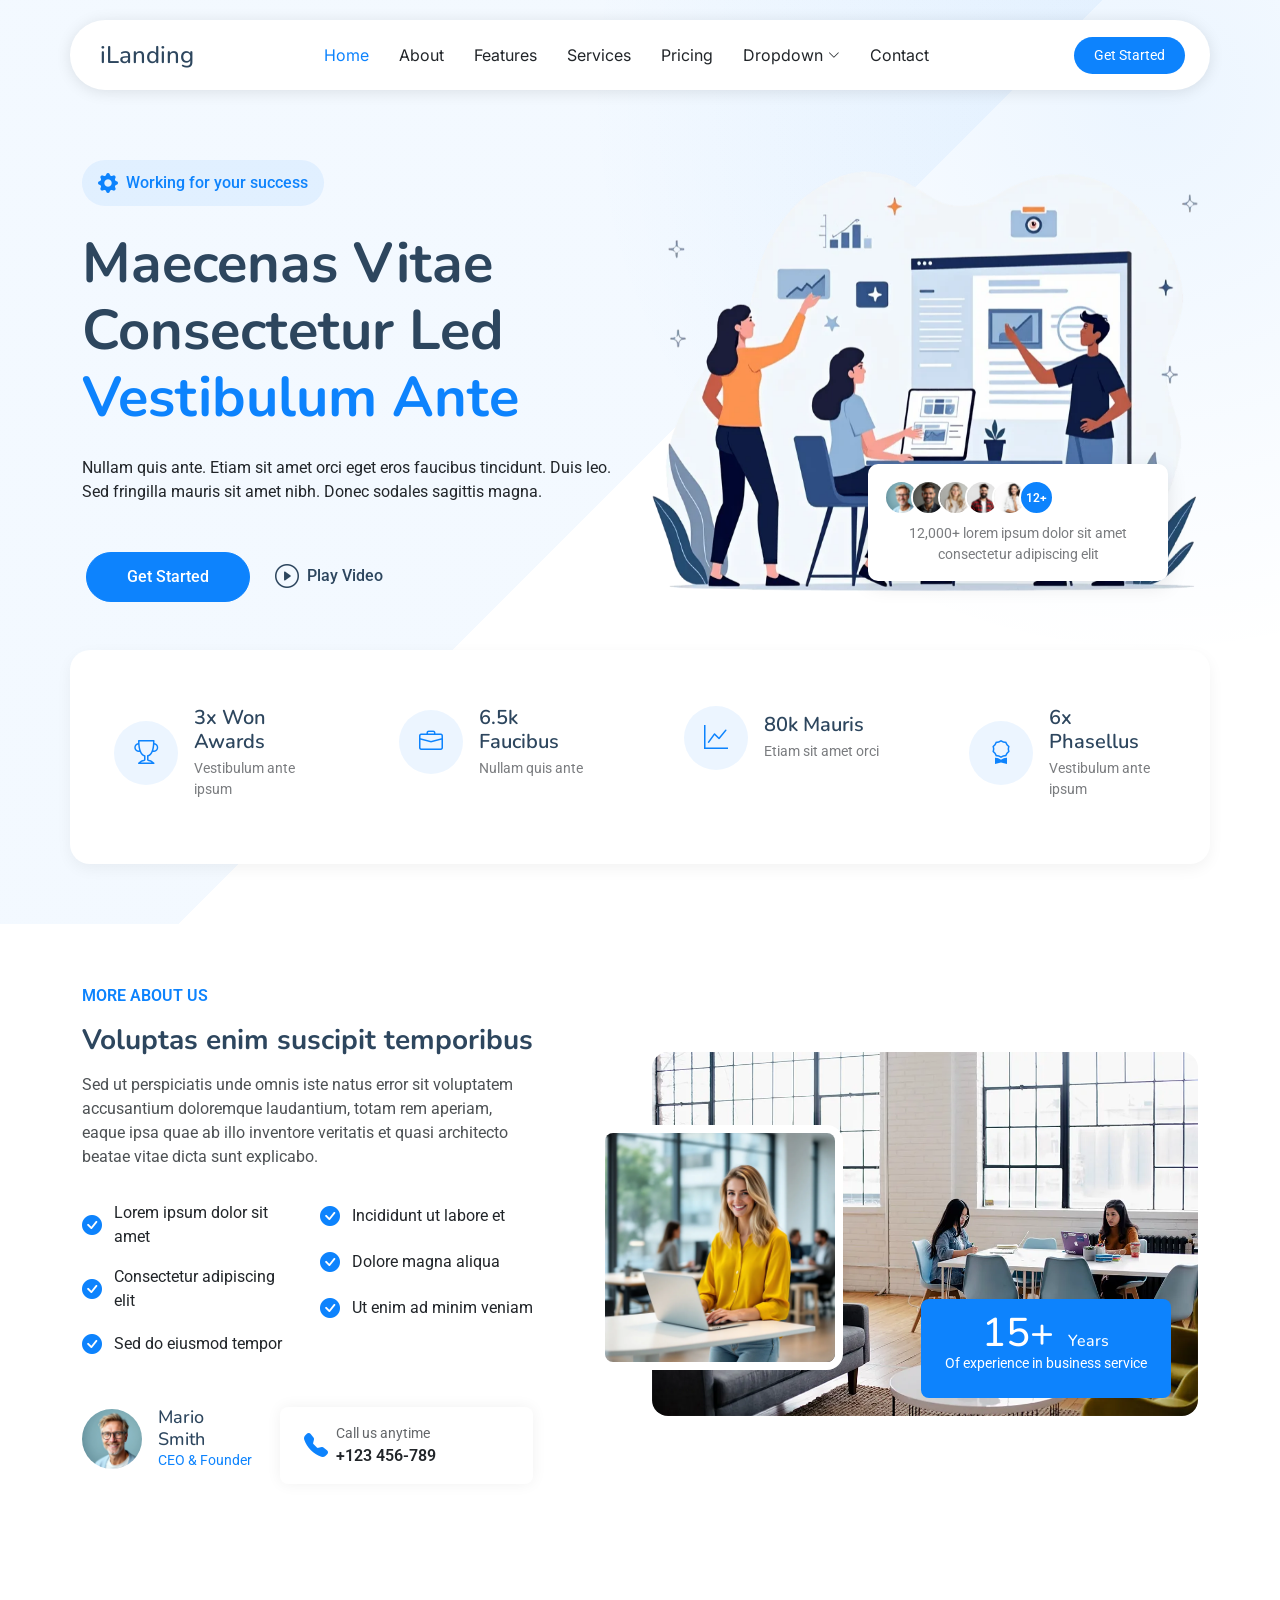
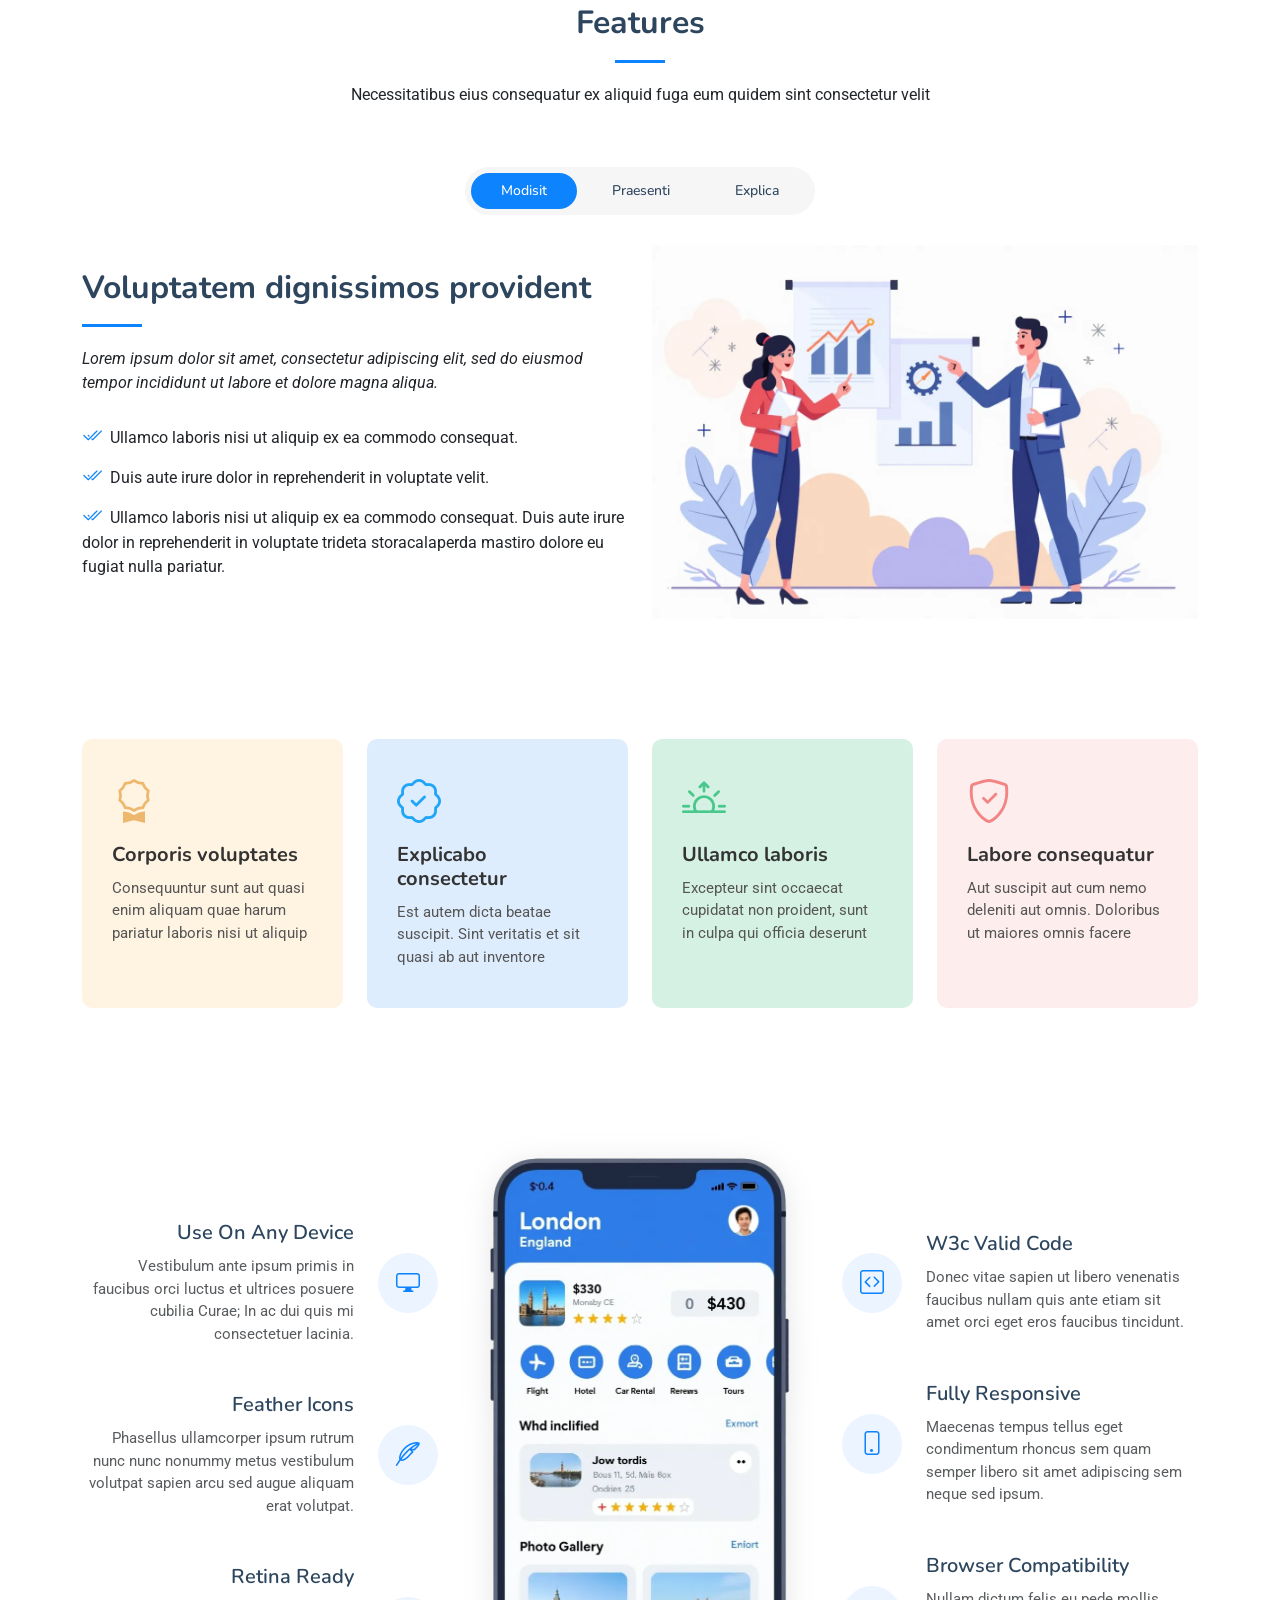
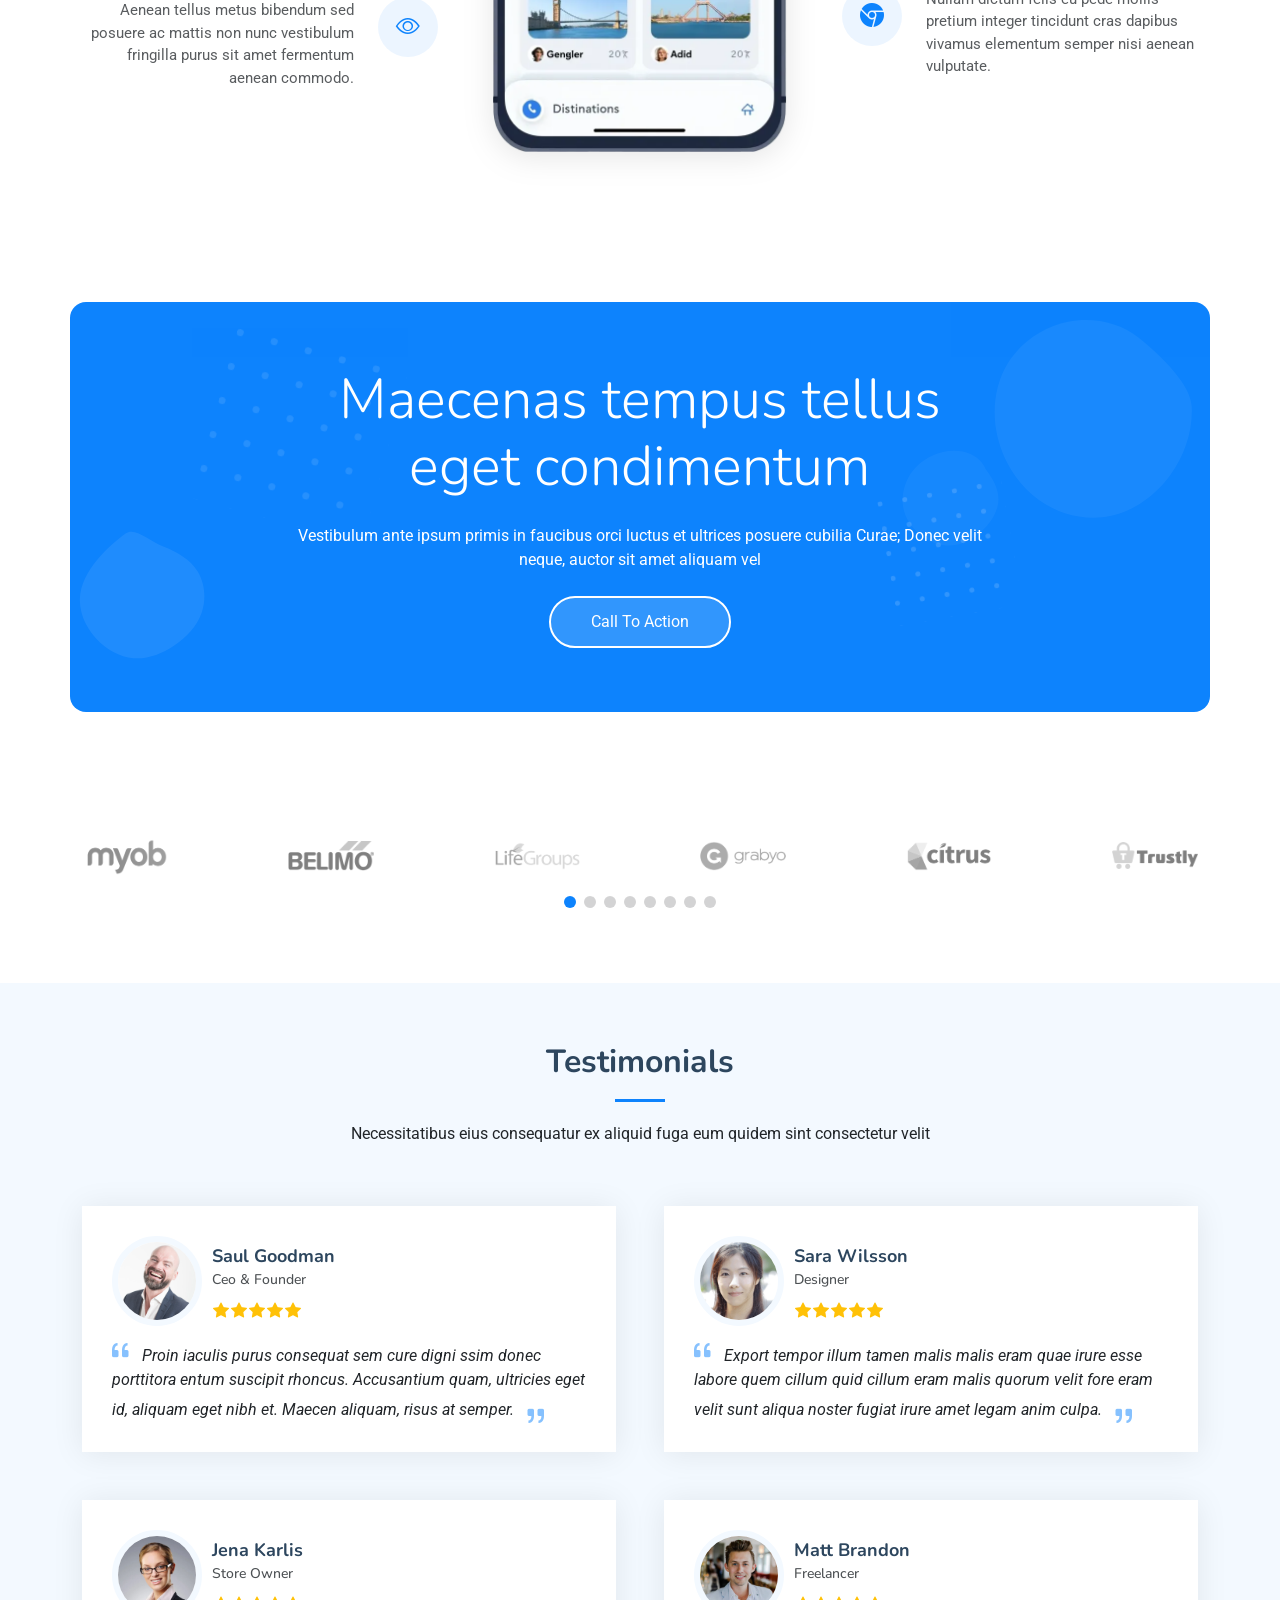
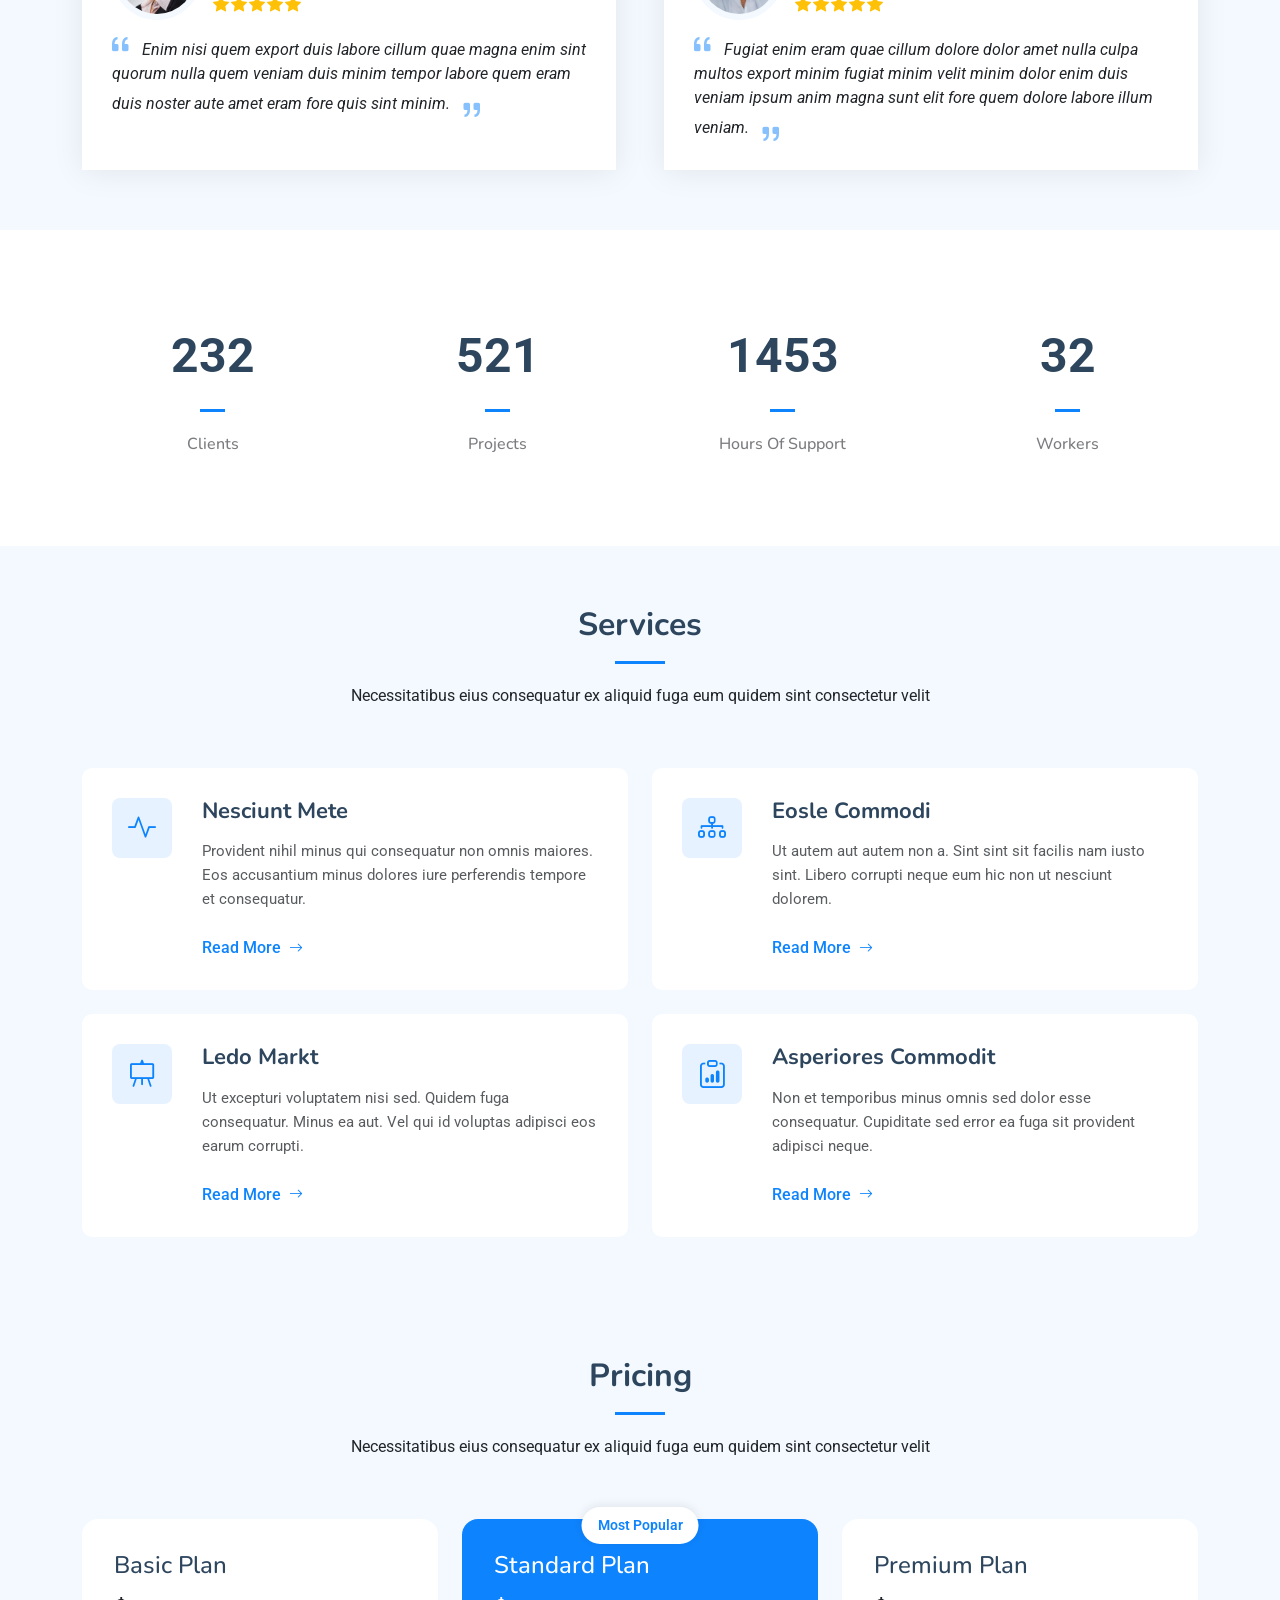
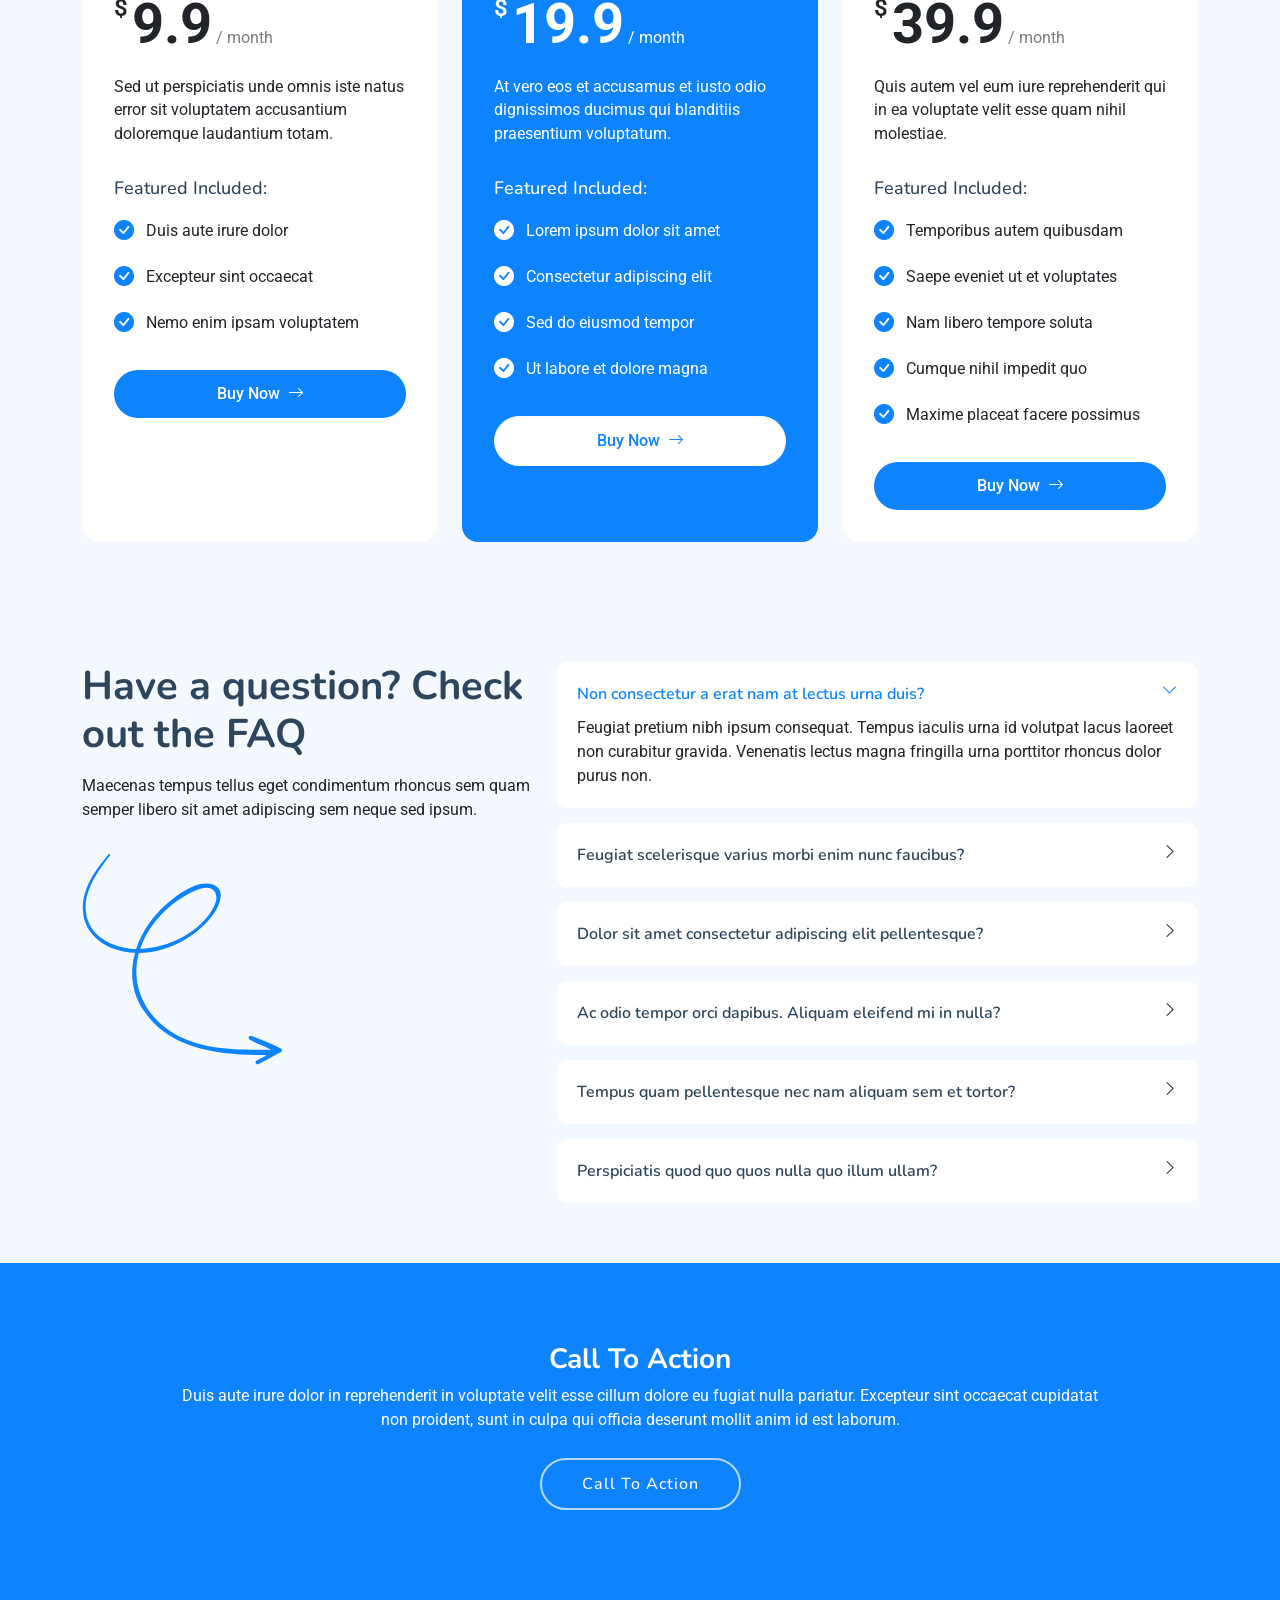
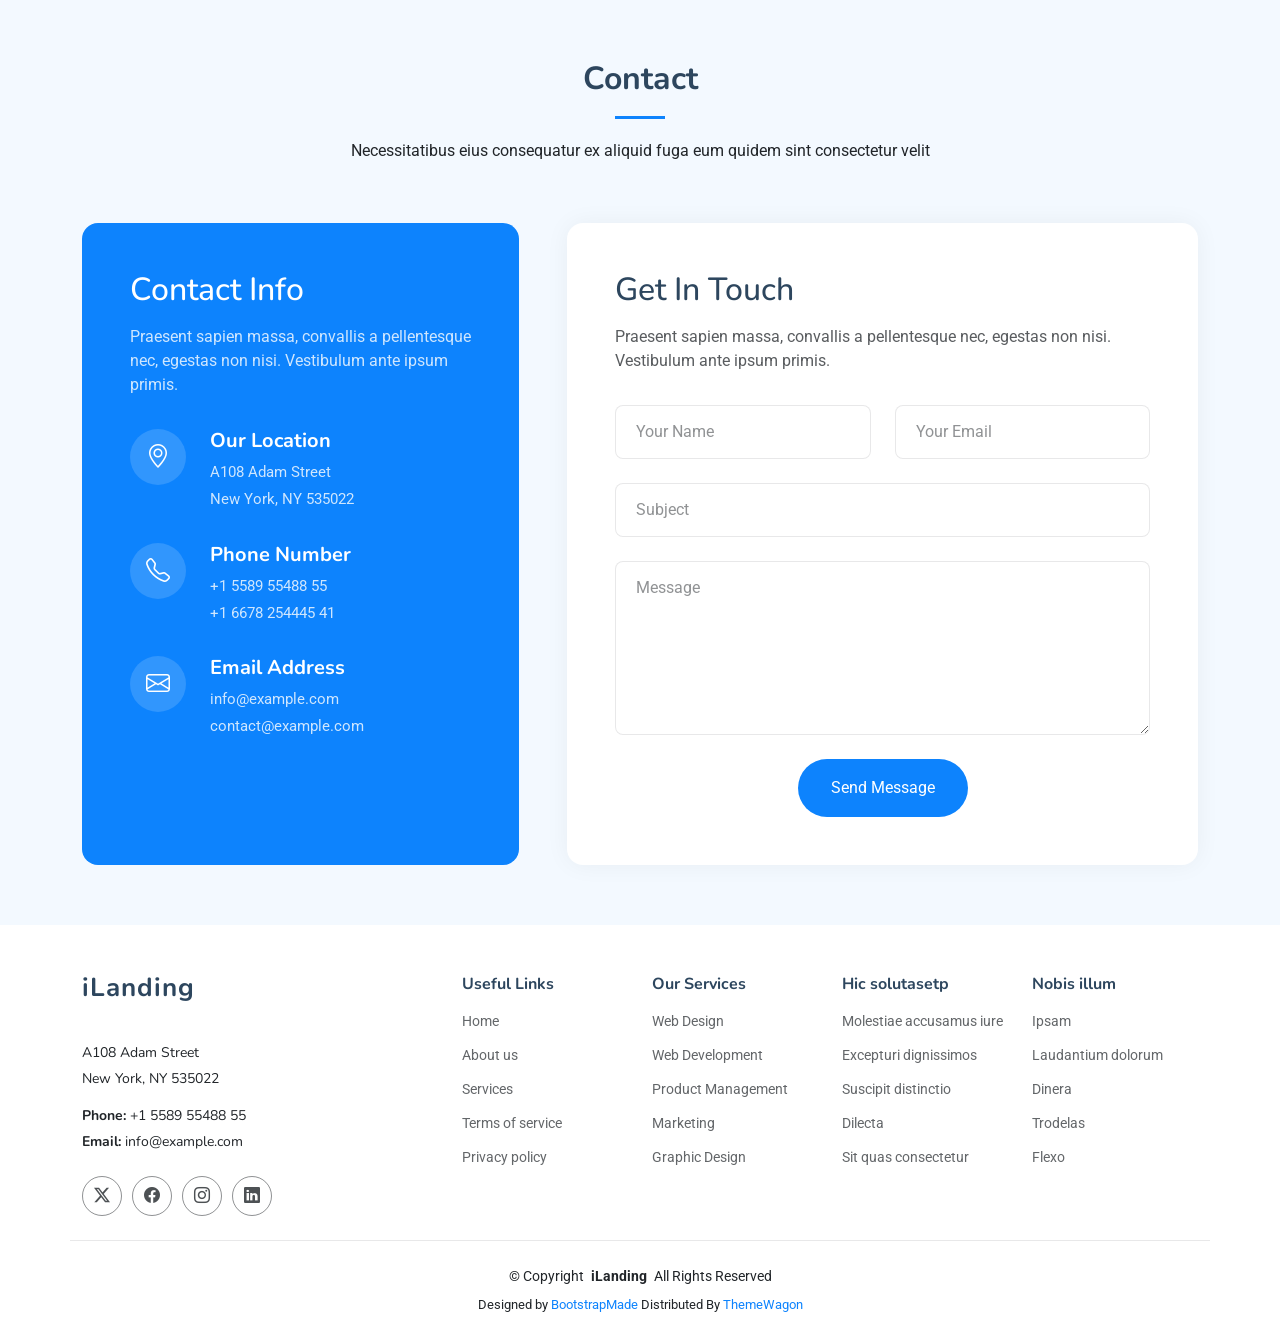
==== index.html @ a633675d "PBL awal" ====
<!DOCTYPE html>
<html lang="en">

<head>
  <meta charset="utf-8">
  <meta content="width=device-width, initial-scale=1.0" name="viewport">
  <title>Index - iLanding Bootstrap Template</title>
  <meta name="description" content="">
  <meta name="keywords" content="">

  <!-- Favicons -->
  <link href="assets/img/favicon.png" rel="icon">
  <link href="assets/img/apple-touch-icon.png" rel="apple-touch-icon">

  <!-- Fonts -->
  <link href="https://fonts.googleapis.com" rel="preconnect">
  <link href="https://fonts.gstatic.com" rel="preconnect" crossorigin>
  <link href="https://fonts.googleapis.com/css2?family=Roboto:ital,wght@0,100;0,300;0,400;0,500;0,700;0,900;1,100;1,300;1,400;1,500;1,700;1,900&family=Inter:wght@100;200;300;400;500;600;700;800;900&family=Nunito:ital,wght@0,200;0,300;0,400;0,500;0,600;0,700;0,800;0,900;1,200;1,300;1,400;1,500;1,600;1,700;1,800;1,900&display=swap" rel="stylesheet">

  <!-- Vendor CSS Files -->
  <link href="assets/vendor/bootstrap/css/bootstrap.min.css" rel="stylesheet">
  <link href="assets/vendor/bootstrap-icons/bootstrap-icons.css" rel="stylesheet">
  <link href="assets/vendor/aos/aos.css" rel="stylesheet">
  <link href="assets/vendor/glightbox/css/glightbox.min.css" rel="stylesheet">
  <link href="assets/vendor/swiper/swiper-bundle.min.css" rel="stylesheet">

  <!-- Main CSS File -->
  <link href="assets/css/main.css" rel="stylesheet">

  <!-- =======================================================
  * Template Name: iLanding
  * Template URL: https://bootstrapmade.com/ilanding-bootstrap-landing-page-template/
  * Updated: Nov 12 2024 with Bootstrap v5.3.3
  * Author: BootstrapMade.com
  * License: https://bootstrapmade.com/license/
  ======================================================== -->
</head>

<body class="index-page">

  <header id="header" class="header d-flex align-items-center fixed-top">
    <div class="header-container container-fluid container-xl position-relative d-flex align-items-center justify-content-between">

      <a href="index.html" class="logo d-flex align-items-center me-auto me-xl-0">
        <!-- Uncomment the line below if you also wish to use an image logo -->
        <!-- <img src="assets/img/logo.png" alt=""> -->
        <h1 class="sitename">iLanding</h1>
      </a>

      <nav id="navmenu" class="navmenu">
        <ul>
          <li><a href="#hero" class="active">Home</a></li>
          <li><a href="#about">About</a></li>
          <li><a href="#features">Features</a></li>
          <li><a href="#services">Services</a></li>
          <li><a href="#pricing">Pricing</a></li>
          <li class="dropdown"><a href="#"><span>Dropdown</span> <i class="bi bi-chevron-down toggle-dropdown"></i></a>
            <ul>
              <li><a href="#">Dropdown 1</a></li>
              <li class="dropdown"><a href="#"><span>Deep Dropdown</span> <i class="bi bi-chevron-down toggle-dropdown"></i></a>
                <ul>
                  <li><a href="#">Deep Dropdown 1</a></li>
                  <li><a href="#">Deep Dropdown 2</a></li>
                  <li><a href="#">Deep Dropdown 3</a></li>
                  <li><a href="#">Deep Dropdown 4</a></li>
                  <li><a href="#">Deep Dropdown 5</a></li>
                </ul>
              </li>
              <li><a href="#">Dropdown 2</a></li>
              <li><a href="#">Dropdown 3</a></li>
              <li><a href="#">Dropdown 4</a></li>
            </ul>
          </li>
          <li><a href="#contact">Contact</a></li>
        </ul>
        <i class="mobile-nav-toggle d-xl-none bi bi-list"></i>
      </nav>

      <a class="btn-getstarted" href="index.html#about">Get Started</a>

    </div>
  </header>

  <main class="main">

    <!-- Hero Section -->
    <section id="hero" class="hero section">

      <div class="container" data-aos="fade-up" data-aos-delay="100">

        <div class="row align-items-center">
          <div class="col-lg-6">
            <div class="hero-content" data-aos="fade-up" data-aos-delay="200">
              <div class="company-badge mb-4">
                <i class="bi bi-gear-fill me-2"></i>
                Working for your success
              </div>

              <h1 class="mb-4">
                Maecenas Vitae <br>
                Consectetur Led <br>
                <span class="accent-text">Vestibulum Ante</span>
              </h1>

              <p class="mb-4 mb-md-5">
                Nullam quis ante. Etiam sit amet orci eget eros faucibus tincidunt.
                Duis leo. Sed fringilla mauris sit amet nibh. Donec sodales sagittis magna.
              </p>

              <div class="hero-buttons">
                <a href="#about" class="btn btn-primary me-0 me-sm-2 mx-1">Get Started</a>
                <a href="https://www.youtube.com/watch?v=Y7f98aduVJ8" class="btn btn-link mt-2 mt-sm-0 glightbox">
                  <i class="bi bi-play-circle me-1"></i>
                  Play Video
                </a>
              </div>
            </div>
          </div>

          <div class="col-lg-6">
            <div class="hero-image" data-aos="zoom-out" data-aos-delay="300">
              <img src="assets/img/illustration-1.webp" alt="Hero Image" class="img-fluid">

              <div class="customers-badge">
                <div class="customer-avatars">
                  <img src="assets/img/avatar-1.webp" alt="Customer 1" class="avatar">
                  <img src="assets/img/avatar-2.webp" alt="Customer 2" class="avatar">
                  <img src="assets/img/avatar-3.webp" alt="Customer 3" class="avatar">
                  <img src="assets/img/avatar-4.webp" alt="Customer 4" class="avatar">
                  <img src="assets/img/avatar-5.webp" alt="Customer 5" class="avatar">
                  <span class="avatar more">12+</span>
                </div>
                <p class="mb-0 mt-2">12,000+ lorem ipsum dolor sit amet consectetur adipiscing elit</p>
              </div>
            </div>
          </div>
        </div>

        <div class="row stats-row gy-4 mt-5" data-aos="fade-up" data-aos-delay="500">
          <div class="col-lg-3 col-md-6">
            <div class="stat-item">
              <div class="stat-icon">
                <i class="bi bi-trophy"></i>
              </div>
              <div class="stat-content">
                <h4>3x Won Awards</h4>
                <p class="mb-0">Vestibulum ante ipsum</p>
              </div>
            </div>
          </div>
          <div class="col-lg-3 col-md-6">
            <div class="stat-item">
              <div class="stat-icon">
                <i class="bi bi-briefcase"></i>
              </div>
              <div class="stat-content">
                <h4>6.5k Faucibus</h4>
                <p class="mb-0">Nullam quis ante</p>
              </div>
            </div>
          </div>
          <div class="col-lg-3 col-md-6">
            <div class="stat-item">
              <div class="stat-icon">
                <i class="bi bi-graph-up"></i>
              </div>
              <div class="stat-content">
                <h4>80k Mauris</h4>
                <p class="mb-0">Etiam sit amet orci</p>
              </div>
            </div>
          </div>
          <div class="col-lg-3 col-md-6">
            <div class="stat-item">
              <div class="stat-icon">
                <i class="bi bi-award"></i>
              </div>
              <div class="stat-content">
                <h4>6x Phasellus</h4>
                <p class="mb-0">Vestibulum ante ipsum</p>
              </div>
            </div>
          </div>
        </div>

      </div>

    </section><!-- /Hero Section -->

    <!-- About Section -->
    <section id="about" class="about section">

      <div class="container" data-aos="fade-up" data-aos-delay="100">

        <div class="row gy-4 align-items-center justify-content-between">

          <div class="col-xl-5" data-aos="fade-up" data-aos-delay="200">
            <span class="about-meta">MORE ABOUT US</span>
            <h2 class="about-title">Voluptas enim suscipit temporibus</h2>
            <p class="about-description">Sed ut perspiciatis unde omnis iste natus error sit voluptatem accusantium doloremque laudantium, totam rem aperiam, eaque ipsa quae ab illo inventore veritatis et quasi architecto beatae vitae dicta sunt explicabo.</p>

            <div class="row feature-list-wrapper">
              <div class="col-md-6">
                <ul class="feature-list">
                  <li><i class="bi bi-check-circle-fill"></i> Lorem ipsum dolor sit amet</li>
                  <li><i class="bi bi-check-circle-fill"></i> Consectetur adipiscing elit</li>
                  <li><i class="bi bi-check-circle-fill"></i> Sed do eiusmod tempor</li>
                </ul>
              </div>
              <div class="col-md-6">
                <ul class="feature-list">
                  <li><i class="bi bi-check-circle-fill"></i> Incididunt ut labore et</li>
                  <li><i class="bi bi-check-circle-fill"></i> Dolore magna aliqua</li>
                  <li><i class="bi bi-check-circle-fill"></i> Ut enim ad minim veniam</li>
                </ul>
              </div>
            </div>

            <div class="info-wrapper">
              <div class="row gy-4">
                <div class="col-lg-5">
                  <div class="profile d-flex align-items-center gap-3">
                    <img src="assets/img/avatar-1.webp" alt="CEO Profile" class="profile-image">
                    <div>
                      <h4 class="profile-name">Mario Smith</h4>
                      <p class="profile-position">CEO &amp; Founder</p>
                    </div>
                  </div>
                </div>
                <div class="col-lg-7">
                  <div class="contact-info d-flex align-items-center gap-2">
                    <i class="bi bi-telephone-fill"></i>
                    <div>
                      <p class="contact-label">Call us anytime</p>
                      <p class="contact-number">+123 456-789</p>
                    </div>
                  </div>
                </div>
              </div>
            </div>
          </div>

          <div class="col-xl-6" data-aos="fade-up" data-aos-delay="300">
            <div class="image-wrapper">
              <div class="images position-relative" data-aos="zoom-out" data-aos-delay="400">
                <img src="assets/img/about-5.webp" alt="Business Meeting" class="img-fluid main-image rounded-4">
                <img src="assets/img/about-2.webp" alt="Team Discussion" class="img-fluid small-image rounded-4">
              </div>
              <div class="experience-badge floating">
                <h3>15+ <span>Years</span></h3>
                <p>Of experience in business service</p>
              </div>
            </div>
          </div>
        </div>

      </div>

    </section><!-- /About Section -->

    <!-- Features Section -->
    <section id="features" class="features section">

      <!-- Section Title -->
      <div class="container section-title" data-aos="fade-up">
        <h2>Features</h2>
        <p>Necessitatibus eius consequatur ex aliquid fuga eum quidem sint consectetur velit</p>
      </div><!-- End Section Title -->

      <div class="container">

        <div class="d-flex justify-content-center">

          <ul class="nav nav-tabs" data-aos="fade-up" data-aos-delay="100">

            <li class="nav-item">
              <a class="nav-link active show" data-bs-toggle="tab" data-bs-target="#features-tab-1">
                <h4>Modisit</h4>
              </a>
            </li><!-- End tab nav item -->

            <li class="nav-item">
              <a class="nav-link" data-bs-toggle="tab" data-bs-target="#features-tab-2">
                <h4>Praesenti</h4>
              </a><!-- End tab nav item -->

            </li>
            <li class="nav-item">
              <a class="nav-link" data-bs-toggle="tab" data-bs-target="#features-tab-3">
                <h4>Explica</h4>
              </a>
            </li><!-- End tab nav item -->

          </ul>

        </div>

        <div class="tab-content" data-aos="fade-up" data-aos-delay="200">

          <div class="tab-pane fade active show" id="features-tab-1">
            <div class="row">
              <div class="col-lg-6 order-2 order-lg-1 mt-3 mt-lg-0 d-flex flex-column justify-content-center">
                <h3>Voluptatem dignissimos provident</h3>
                <p class="fst-italic">
                  Lorem ipsum dolor sit amet, consectetur adipiscing elit, sed do eiusmod tempor incididunt ut labore et dolore
                  magna aliqua.
                </p>
                <ul>
                  <li><i class="bi bi-check2-all"></i> <span>Ullamco laboris nisi ut aliquip ex ea commodo consequat.</span></li>
                  <li><i class="bi bi-check2-all"></i> <span>Duis aute irure dolor in reprehenderit in voluptate velit.</span></li>
                  <li><i class="bi bi-check2-all"></i> <span>Ullamco laboris nisi ut aliquip ex ea commodo consequat. Duis aute irure dolor in reprehenderit in voluptate trideta storacalaperda mastiro dolore eu fugiat nulla pariatur.</span></li>
                </ul>
              </div>
              <div class="col-lg-6 order-1 order-lg-2 text-center">
                <img src="assets/img/features-illustration-1.webp" alt="" class="img-fluid">
              </div>
            </div>
          </div><!-- End tab content item -->

          <div class="tab-pane fade" id="features-tab-2">
            <div class="row">
              <div class="col-lg-6 order-2 order-lg-1 mt-3 mt-lg-0 d-flex flex-column justify-content-center">
                <h3>Neque exercitationem debitis</h3>
                <p class="fst-italic">
                  Lorem ipsum dolor sit amet, consectetur adipiscing elit, sed do eiusmod tempor incididunt ut labore et dolore
                  magna aliqua.
                </p>
                <ul>
                  <li><i class="bi bi-check2-all"></i> <span>Ullamco laboris nisi ut aliquip ex ea commodo consequat.</span></li>
                  <li><i class="bi bi-check2-all"></i> <span>Duis aute irure dolor in reprehenderit in voluptate velit.</span></li>
                  <li><i class="bi bi-check2-all"></i> <span>Provident mollitia neque rerum asperiores dolores quos qui a. Ipsum neque dolor voluptate nisi sed.</span></li>
                  <li><i class="bi bi-check2-all"></i> <span>Ullamco laboris nisi ut aliquip ex ea commodo consequat. Duis aute irure dolor in reprehenderit in voluptate trideta storacalaperda mastiro dolore eu fugiat nulla pariatur.</span></li>
                </ul>
              </div>
              <div class="col-lg-6 order-1 order-lg-2 text-center">
                <img src="assets/img/features-illustration-2.webp" alt="" class="img-fluid">
              </div>
            </div>
          </div><!-- End tab content item -->

          <div class="tab-pane fade" id="features-tab-3">
            <div class="row">
              <div class="col-lg-6 order-2 order-lg-1 mt-3 mt-lg-0 d-flex flex-column justify-content-center">
                <h3>Voluptatibus commodi accusamu</h3>
                <ul>
                  <li><i class="bi bi-check2-all"></i> <span>Ullamco laboris nisi ut aliquip ex ea commodo consequat.</span></li>
                  <li><i class="bi bi-check2-all"></i> <span>Duis aute irure dolor in reprehenderit in voluptate velit.</span></li>
                  <li><i class="bi bi-check2-all"></i> <span>Provident mollitia neque rerum asperiores dolores quos qui a. Ipsum neque dolor voluptate nisi sed.</span></li>
                </ul>
                <p class="fst-italic">
                  Lorem ipsum dolor sit amet, consectetur adipiscing elit, sed do eiusmod tempor incididunt ut labore et dolore
                  magna aliqua.
                </p>
              </div>
              <div class="col-lg-6 order-1 order-lg-2 text-center">
                <img src="assets/img/features-illustration-3.webp" alt="" class="img-fluid">
              </div>
            </div>
          </div><!-- End tab content item -->

        </div>

      </div>

    </section><!-- /Features Section -->

    <!-- Features Cards Section -->
    <section id="features-cards" class="features-cards section">

      <div class="container">

        <div class="row gy-4">

          <div class="col-xl-3 col-md-6" data-aos="zoom-in" data-aos-delay="100">
            <div class="feature-box orange">
              <i class="bi bi-award"></i>
              <h4>Corporis voluptates</h4>
              <p>Consequuntur sunt aut quasi enim aliquam quae harum pariatur laboris nisi ut aliquip</p>
            </div>
          </div><!-- End Feature Borx-->

          <div class="col-xl-3 col-md-6" data-aos="zoom-in" data-aos-delay="200">
            <div class="feature-box blue">
              <i class="bi bi-patch-check"></i>
              <h4>Explicabo consectetur</h4>
              <p>Est autem dicta beatae suscipit. Sint veritatis et sit quasi ab aut inventore</p>
            </div>
          </div><!-- End Feature Borx-->

          <div class="col-xl-3 col-md-6" data-aos="zoom-in" data-aos-delay="300">
            <div class="feature-box green">
              <i class="bi bi-sunrise"></i>
              <h4>Ullamco laboris</h4>
              <p>Excepteur sint occaecat cupidatat non proident, sunt in culpa qui officia deserunt</p>
            </div>
          </div><!-- End Feature Borx-->

          <div class="col-xl-3 col-md-6" data-aos="zoom-in" data-aos-delay="400">
            <div class="feature-box red">
              <i class="bi bi-shield-check"></i>
              <h4>Labore consequatur</h4>
              <p>Aut suscipit aut cum nemo deleniti aut omnis. Doloribus ut maiores omnis facere</p>
            </div>
          </div><!-- End Feature Borx-->

        </div>

      </div>

    </section><!-- /Features Cards Section -->

    <!-- Features 2 Section -->
    <section id="features-2" class="features-2 section">

      <div class="container" data-aos="fade-up" data-aos-delay="100">

        <div class="row align-items-center">

          <div class="col-lg-4">

            <div class="feature-item text-end mb-5" data-aos="fade-right" data-aos-delay="200">
              <div class="d-flex align-items-center justify-content-end gap-4">
                <div class="feature-content">
                  <h3>Use On Any Device</h3>
                  <p>Vestibulum ante ipsum primis in faucibus orci luctus et ultrices posuere cubilia Curae; In ac dui quis mi consectetuer lacinia.</p>
                </div>
                <div class="feature-icon flex-shrink-0">
                  <i class="bi bi-display"></i>
                </div>
              </div>
            </div><!-- End .feature-item -->

            <div class="feature-item text-end mb-5" data-aos="fade-right" data-aos-delay="300">
              <div class="d-flex align-items-center justify-content-end gap-4">
                <div class="feature-content">
                  <h3>Feather Icons</h3>
                  <p>Phasellus ullamcorper ipsum rutrum nunc nunc nonummy metus vestibulum volutpat sapien arcu sed augue aliquam erat volutpat.</p>
                </div>
                <div class="feature-icon flex-shrink-0">
                  <i class="bi bi-feather"></i>
                </div>
              </div>
            </div><!-- End .feature-item -->

            <div class="feature-item text-end" data-aos="fade-right" data-aos-delay="400">
              <div class="d-flex align-items-center justify-content-end gap-4">
                <div class="feature-content">
                  <h3>Retina Ready</h3>
                  <p>Aenean tellus metus bibendum sed posuere ac mattis non nunc vestibulum fringilla purus sit amet fermentum aenean commodo.</p>
                </div>
                <div class="feature-icon flex-shrink-0">
                  <i class="bi bi-eye"></i>
                </div>
              </div>
            </div><!-- End .feature-item -->

          </div>

          <div class="col-lg-4" data-aos="zoom-in" data-aos-delay="200">
            <div class="phone-mockup text-center">
              <img src="assets/img/phone-app-screen.webp" alt="Phone Mockup" class="img-fluid">
            </div>
          </div><!-- End Phone Mockup -->

          <div class="col-lg-4">

            <div class="feature-item mb-5" data-aos="fade-left" data-aos-delay="200">
              <div class="d-flex align-items-center gap-4">
                <div class="feature-icon flex-shrink-0">
                  <i class="bi bi-code-square"></i>
                </div>
                <div class="feature-content">
                  <h3>W3c Valid Code</h3>
                  <p>Donec vitae sapien ut libero venenatis faucibus nullam quis ante etiam sit amet orci eget eros faucibus tincidunt.</p>
                </div>
              </div>
            </div><!-- End .feature-item -->

            <div class="feature-item mb-5" data-aos="fade-left" data-aos-delay="300">
              <div class="d-flex align-items-center gap-4">
                <div class="feature-icon flex-shrink-0">
                  <i class="bi bi-phone"></i>
                </div>
                <div class="feature-content">
                  <h3>Fully Responsive</h3>
                  <p>Maecenas tempus tellus eget condimentum rhoncus sem quam semper libero sit amet adipiscing sem neque sed ipsum.</p>
                </div>
              </div>
            </div><!-- End .feature-item -->

            <div class="feature-item" data-aos="fade-left" data-aos-delay="400">
              <div class="d-flex align-items-center gap-4">
                <div class="feature-icon flex-shrink-0">
                  <i class="bi bi-browser-chrome"></i>
                </div>
                <div class="feature-content">
                  <h3>Browser Compatibility</h3>
                  <p>Nullam dictum felis eu pede mollis pretium integer tincidunt cras dapibus vivamus elementum semper nisi aenean vulputate.</p>
                </div>
              </div>
            </div><!-- End .feature-item -->

          </div>
        </div>

      </div>

    </section><!-- /Features 2 Section -->

    <!-- Call To Action Section -->
    <section id="call-to-action" class="call-to-action section">

      <div class="container" data-aos="fade-up" data-aos-delay="100">

        <div class="row content justify-content-center align-items-center position-relative">
          <div class="col-lg-8 mx-auto text-center">
            <h2 class="display-4 mb-4">Maecenas tempus tellus eget condimentum</h2>
            <p class="mb-4">Vestibulum ante ipsum primis in faucibus orci luctus et ultrices posuere cubilia Curae; Donec velit neque, auctor sit amet aliquam vel</p>
            <a href="#" class="btn btn-cta">Call To Action</a>
          </div>

          <!-- Abstract Background Elements -->
          <div class="shape shape-1">
            <svg viewBox="0 0 200 200" xmlns="http://www.w3.org/2000/svg">
              <path d="M47.1,-57.1C59.9,-45.6,68.5,-28.9,71.4,-10.9C74.2,7.1,71.3,26.3,61.5,41.1C51.7,55.9,35,66.2,16.9,69.2C-1.3,72.2,-21,67.8,-36.9,57.9C-52.8,48,-64.9,32.6,-69.1,15.1C-73.3,-2.4,-69.5,-22,-59.4,-37.1C-49.3,-52.2,-32.8,-62.9,-15.7,-64.9C1.5,-67,34.3,-68.5,47.1,-57.1Z" transform="translate(100 100)"></path>
            </svg>
          </div>

          <div class="shape shape-2">
            <svg viewBox="0 0 200 200" xmlns="http://www.w3.org/2000/svg">
              <path d="M41.3,-49.1C54.4,-39.3,66.6,-27.2,71.1,-12.1C75.6,3,72.4,20.9,63.3,34.4C54.2,47.9,39.2,56.9,23.2,62.3C7.1,67.7,-10,69.4,-24.8,64.1C-39.7,58.8,-52.3,46.5,-60.1,31.5C-67.9,16.4,-70.9,-1.4,-66.3,-16.6C-61.8,-31.8,-49.7,-44.3,-36.3,-54C-22.9,-63.7,-8.2,-70.6,3.6,-75.1C15.4,-79.6,28.2,-58.9,41.3,-49.1Z" transform="translate(100 100)"></path>
            </svg>
          </div>

          <!-- Dot Pattern Groups -->
          <div class="dots dots-1">
            <svg viewBox="0 0 100 100" xmlns="http://www.w3.org/2000/svg">
              <pattern id="dot-pattern" x="0" y="0" width="20" height="20" patternUnits="userSpaceOnUse">
                <circle cx="2" cy="2" r="2" fill="currentColor"></circle>
              </pattern>
              <rect width="100" height="100" fill="url(#dot-pattern)"></rect>
            </svg>
          </div>

          <div class="dots dots-2">
            <svg viewBox="0 0 100 100" xmlns="http://www.w3.org/2000/svg">
              <pattern id="dot-pattern-2" x="0" y="0" width="20" height="20" patternUnits="userSpaceOnUse">
                <circle cx="2" cy="2" r="2" fill="currentColor"></circle>
              </pattern>
              <rect width="100" height="100" fill="url(#dot-pattern-2)"></rect>
            </svg>
          </div>

          <div class="shape shape-3">
            <svg viewBox="0 0 200 200" xmlns="http://www.w3.org/2000/svg">
              <path d="M43.3,-57.1C57.4,-46.5,71.1,-32.6,75.3,-16.2C79.5,0.2,74.2,19.1,65.1,35.3C56,51.5,43.1,65,27.4,71.7C11.7,78.4,-6.8,78.3,-23.9,72.4C-41,66.5,-56.7,54.8,-65.4,39.2C-74.1,23.6,-75.8,4,-71.7,-13.2C-67.6,-30.4,-57.7,-45.2,-44.3,-56.1C-30.9,-67,-15.5,-74,0.7,-74.9C16.8,-75.8,33.7,-70.7,43.3,-57.1Z" transform="translate(100 100)"></path>
            </svg>
          </div>
        </div>

      </div>

    </section><!-- /Call To Action Section -->

    <!-- Clients Section -->
    <section id="clients" class="clients section">

      <div class="container" data-aos="fade-up" data-aos-delay="100">

        <div class="swiper init-swiper">
          <script type="application/json" class="swiper-config">
            {
              "loop": true,
              "speed": 600,
              "autoplay": {
                "delay": 5000
              },
              "slidesPerView": "auto",
              "pagination": {
                "el": ".swiper-pagination",
                "type": "bullets",
                "clickable": true
              },
              "breakpoints": {
                "320": {
                  "slidesPerView": 2,
                  "spaceBetween": 40
                },
                "480": {
                  "slidesPerView": 3,
                  "spaceBetween": 60
                },
                "640": {
                  "slidesPerView": 4,
                  "spaceBetween": 80
                },
                "992": {
                  "slidesPerView": 6,
                  "spaceBetween": 120
                }
              }
            }
          </script>
          <div class="swiper-wrapper align-items-center">
            <div class="swiper-slide"><img src="assets/img/clients/client-1.png" class="img-fluid" alt=""></div>
            <div class="swiper-slide"><img src="assets/img/clients/client-2.png" class="img-fluid" alt=""></div>
            <div class="swiper-slide"><img src="assets/img/clients/client-3.png" class="img-fluid" alt=""></div>
            <div class="swiper-slide"><img src="assets/img/clients/client-4.png" class="img-fluid" alt=""></div>
            <div class="swiper-slide"><img src="assets/img/clients/client-5.png" class="img-fluid" alt=""></div>
            <div class="swiper-slide"><img src="assets/img/clients/client-6.png" class="img-fluid" alt=""></div>
            <div class="swiper-slide"><img src="assets/img/clients/client-7.png" class="img-fluid" alt=""></div>
            <div class="swiper-slide"><img src="assets/img/clients/client-8.png" class="img-fluid" alt=""></div>
          </div>
          <div class="swiper-pagination"></div>
        </div>

      </div>

    </section><!-- /Clients Section -->

    <!-- Testimonials Section -->
    <section id="testimonials" class="testimonials section light-background">

      <!-- Section Title -->
      <div class="container section-title" data-aos="fade-up">
        <h2>Testimonials</h2>
        <p>Necessitatibus eius consequatur ex aliquid fuga eum quidem sint consectetur velit</p>
      </div><!-- End Section Title -->

      <div class="container">

        <div class="row g-5">

          <div class="col-lg-6" data-aos="fade-up" data-aos-delay="100">
            <div class="testimonial-item">
              <img src="assets/img/testimonials/testimonials-1.jpg" class="testimonial-img" alt="">
              <h3>Saul Goodman</h3>
              <h4>Ceo &amp; Founder</h4>
              <div class="stars">
                <i class="bi bi-star-fill"></i><i class="bi bi-star-fill"></i><i class="bi bi-star-fill"></i><i class="bi bi-star-fill"></i><i class="bi bi-star-fill"></i>
              </div>
              <p>
                <i class="bi bi-quote quote-icon-left"></i>
                <span>Proin iaculis purus consequat sem cure digni ssim donec porttitora entum suscipit rhoncus. Accusantium quam, ultricies eget id, aliquam eget nibh et. Maecen aliquam, risus at semper.</span>
                <i class="bi bi-quote quote-icon-right"></i>
              </p>
            </div>
          </div><!-- End testimonial item -->

          <div class="col-lg-6" data-aos="fade-up" data-aos-delay="200">
            <div class="testimonial-item">
              <img src="assets/img/testimonials/testimonials-2.jpg" class="testimonial-img" alt="">
              <h3>Sara Wilsson</h3>
              <h4>Designer</h4>
              <div class="stars">
                <i class="bi bi-star-fill"></i><i class="bi bi-star-fill"></i><i class="bi bi-star-fill"></i><i class="bi bi-star-fill"></i><i class="bi bi-star-fill"></i>
              </div>
              <p>
                <i class="bi bi-quote quote-icon-left"></i>
                <span>Export tempor illum tamen malis malis eram quae irure esse labore quem cillum quid cillum eram malis quorum velit fore eram velit sunt aliqua noster fugiat irure amet legam anim culpa.</span>
                <i class="bi bi-quote quote-icon-right"></i>
              </p>
            </div>
          </div><!-- End testimonial item -->

          <div class="col-lg-6" data-aos="fade-up" data-aos-delay="300">
            <div class="testimonial-item">
              <img src="assets/img/testimonials/testimonials-3.jpg" class="testimonial-img" alt="">
              <h3>Jena Karlis</h3>
              <h4>Store Owner</h4>
              <div class="stars">
                <i class="bi bi-star-fill"></i><i class="bi bi-star-fill"></i><i class="bi bi-star-fill"></i><i class="bi bi-star-fill"></i><i class="bi bi-star-fill"></i>
              </div>
              <p>
                <i class="bi bi-quote quote-icon-left"></i>
                <span>Enim nisi quem export duis labore cillum quae magna enim sint quorum nulla quem veniam duis minim tempor labore quem eram duis noster aute amet eram fore quis sint minim.</span>
                <i class="bi bi-quote quote-icon-right"></i>
              </p>
            </div>
          </div><!-- End testimonial item -->

          <div class="col-lg-6" data-aos="fade-up" data-aos-delay="400">
            <div class="testimonial-item">
              <img src="assets/img/testimonials/testimonials-4.jpg" class="testimonial-img" alt="">
              <h3>Matt Brandon</h3>
              <h4>Freelancer</h4>
              <div class="stars">
                <i class="bi bi-star-fill"></i><i class="bi bi-star-fill"></i><i class="bi bi-star-fill"></i><i class="bi bi-star-fill"></i><i class="bi bi-star-fill"></i>
              </div>
              <p>
                <i class="bi bi-quote quote-icon-left"></i>
                <span>Fugiat enim eram quae cillum dolore dolor amet nulla culpa multos export minim fugiat minim velit minim dolor enim duis veniam ipsum anim magna sunt elit fore quem dolore labore illum veniam.</span>
                <i class="bi bi-quote quote-icon-right"></i>
              </p>
            </div>
          </div><!-- End testimonial item -->

        </div>

      </div>

    </section><!-- /Testimonials Section -->

    <!-- Stats Section -->
    <section id="stats" class="stats section">

      <div class="container" data-aos="fade-up" data-aos-delay="100">

        <div class="row gy-4">

          <div class="col-lg-3 col-md-6">
            <div class="stats-item text-center w-100 h-100">
              <span data-purecounter-start="0" data-purecounter-end="232" data-purecounter-duration="1" class="purecounter"></span>
              <p>Clients</p>
            </div>
          </div><!-- End Stats Item -->

          <div class="col-lg-3 col-md-6">
            <div class="stats-item text-center w-100 h-100">
              <span data-purecounter-start="0" data-purecounter-end="521" data-purecounter-duration="1" class="purecounter"></span>
              <p>Projects</p>
            </div>
          </div><!-- End Stats Item -->

          <div class="col-lg-3 col-md-6">
            <div class="stats-item text-center w-100 h-100">
              <span data-purecounter-start="0" data-purecounter-end="1453" data-purecounter-duration="1" class="purecounter"></span>
              <p>Hours Of Support</p>
            </div>
          </div><!-- End Stats Item -->

          <div class="col-lg-3 col-md-6">
            <div class="stats-item text-center w-100 h-100">
              <span data-purecounter-start="0" data-purecounter-end="32" data-purecounter-duration="1" class="purecounter"></span>
              <p>Workers</p>
            </div>
          </div><!-- End Stats Item -->

        </div>

      </div>

    </section><!-- /Stats Section -->

    <!-- Services Section -->
    <section id="services" class="services section light-background">

      <!-- Section Title -->
      <div class="container section-title" data-aos="fade-up">
        <h2>Services</h2>
        <p>Necessitatibus eius consequatur ex aliquid fuga eum quidem sint consectetur velit</p>
      </div><!-- End Section Title -->

      <div class="container" data-aos="fade-up" data-aos-delay="100">

        <div class="row g-4">

          <div class="col-lg-6" data-aos="fade-up" data-aos-delay="100">
            <div class="service-card d-flex">
              <div class="icon flex-shrink-0">
                <i class="bi bi-activity"></i>
              </div>
              <div>
                <h3>Nesciunt Mete</h3>
                <p>Provident nihil minus qui consequatur non omnis maiores. Eos accusantium minus dolores iure perferendis tempore et consequatur.</p>
                <a href="service-details.html" class="read-more">Read More <i class="bi bi-arrow-right"></i></a>
              </div>
            </div>
          </div><!-- End Service Card -->

          <div class="col-lg-6" data-aos="fade-up" data-aos-delay="200">
            <div class="service-card d-flex">
              <div class="icon flex-shrink-0">
                <i class="bi bi-diagram-3"></i>
              </div>
              <div>
                <h3>Eosle Commodi</h3>
                <p>Ut autem aut autem non a. Sint sint sit facilis nam iusto sint. Libero corrupti neque eum hic non ut nesciunt dolorem.</p>
                <a href="service-details.html" class="read-more">Read More <i class="bi bi-arrow-right"></i></a>
              </div>
            </div>
          </div><!-- End Service Card -->

          <div class="col-lg-6" data-aos="fade-up" data-aos-delay="300">
            <div class="service-card d-flex">
              <div class="icon flex-shrink-0">
                <i class="bi bi-easel"></i>
              </div>
              <div>
                <h3>Ledo Markt</h3>
                <p>Ut excepturi voluptatem nisi sed. Quidem fuga consequatur. Minus ea aut. Vel qui id voluptas adipisci eos earum corrupti.</p>
                <a href="service-details.html" class="read-more">Read More <i class="bi bi-arrow-right"></i></a>
              </div>
            </div>
          </div><!-- End Service Card -->

          <div class="col-lg-6" data-aos="fade-up" data-aos-delay="400">
            <div class="service-card d-flex">
              <div class="icon flex-shrink-0">
                <i class="bi bi-clipboard-data"></i>
              </div>
              <div>
                <h3>Asperiores Commodit</h3>
                <p>Non et temporibus minus omnis sed dolor esse consequatur. Cupiditate sed error ea fuga sit provident adipisci neque.</p>
                <a href="service-details.html" class="read-more">Read More <i class="bi bi-arrow-right"></i></a>
              </div>
            </div>
          </div><!-- End Service Card -->

        </div>

      </div>

    </section><!-- /Services Section -->

    <!-- Pricing Section -->
    <section id="pricing" class="pricing section light-background">

      <!-- Section Title -->
      <div class="container section-title" data-aos="fade-up">
        <h2>Pricing</h2>
        <p>Necessitatibus eius consequatur ex aliquid fuga eum quidem sint consectetur velit</p>
      </div><!-- End Section Title -->

      <div class="container" data-aos="fade-up" data-aos-delay="100">

        <div class="row g-4 justify-content-center">

          <!-- Basic Plan -->
          <div class="col-lg-4" data-aos="fade-up" data-aos-delay="100">
            <div class="pricing-card">
              <h3>Basic Plan</h3>
              <div class="price">
                <span class="currency">$</span>
                <span class="amount">9.9</span>
                <span class="period">/ month</span>
              </div>
              <p class="description">Sed ut perspiciatis unde omnis iste natus error sit voluptatem accusantium doloremque laudantium totam.</p>

              <h4>Featured Included:</h4>
              <ul class="features-list">
                <li>
                  <i class="bi bi-check-circle-fill"></i>
                  Duis aute irure dolor
                </li>
                <li>
                  <i class="bi bi-check-circle-fill"></i>
                  Excepteur sint occaecat
                </li>
                <li>
                  <i class="bi bi-check-circle-fill"></i>
                  Nemo enim ipsam voluptatem
                </li>
              </ul>

              <a href="#" class="btn btn-primary">
                Buy Now
                <i class="bi bi-arrow-right"></i>
              </a>
            </div>
          </div>

          <!-- Standard Plan -->
          <div class="col-lg-4" data-aos="fade-up" data-aos-delay="200">
            <div class="pricing-card popular">
              <div class="popular-badge">Most Popular</div>
              <h3>Standard Plan</h3>
              <div class="price">
                <span class="currency">$</span>
                <span class="amount">19.9</span>
                <span class="period">/ month</span>
              </div>
              <p class="description">At vero eos et accusamus et iusto odio dignissimos ducimus qui blanditiis praesentium voluptatum.</p>

              <h4>Featured Included:</h4>
              <ul class="features-list">
                <li>
                  <i class="bi bi-check-circle-fill"></i>
                  Lorem ipsum dolor sit amet
                </li>
                <li>
                  <i class="bi bi-check-circle-fill"></i>
                  Consectetur adipiscing elit
                </li>
                <li>
                  <i class="bi bi-check-circle-fill"></i>
                  Sed do eiusmod tempor
                </li>
                <li>
                  <i class="bi bi-check-circle-fill"></i>
                  Ut labore et dolore magna
                </li>
              </ul>

              <a href="#" class="btn btn-light">
                Buy Now
                <i class="bi bi-arrow-right"></i>
              </a>
            </div>
          </div>

          <!-- Premium Plan -->
          <div class="col-lg-4" data-aos="fade-up" data-aos-delay="300">
            <div class="pricing-card">
              <h3>Premium Plan</h3>
              <div class="price">
                <span class="currency">$</span>
                <span class="amount">39.9</span>
                <span class="period">/ month</span>
              </div>
              <p class="description">Quis autem vel eum iure reprehenderit qui in ea voluptate velit esse quam nihil molestiae.</p>

              <h4>Featured Included:</h4>
              <ul class="features-list">
                <li>
                  <i class="bi bi-check-circle-fill"></i>
                  Temporibus autem quibusdam
                </li>
                <li>
                  <i class="bi bi-check-circle-fill"></i>
                  Saepe eveniet ut et voluptates
                </li>
                <li>
                  <i class="bi bi-check-circle-fill"></i>
                  Nam libero tempore soluta
                </li>
                <li>
                  <i class="bi bi-check-circle-fill"></i>
                  Cumque nihil impedit quo
                </li>
                <li>
                  <i class="bi bi-check-circle-fill"></i>
                  Maxime placeat facere possimus
                </li>
              </ul>

              <a href="#" class="btn btn-primary">
                Buy Now
                <i class="bi bi-arrow-right"></i>
              </a>
            </div>
          </div>

        </div>

      </div>

    </section><!-- /Pricing Section -->

    <!-- Faq Section -->
    <section class="faq-9 faq section light-background" id="faq">

      <div class="container">
        <div class="row">

          <div class="col-lg-5" data-aos="fade-up">
            <h2 class="faq-title">Have a question? Check out the FAQ</h2>
            <p class="faq-description">Maecenas tempus tellus eget condimentum rhoncus sem quam semper libero sit amet adipiscing sem neque sed ipsum.</p>
            <div class="faq-arrow d-none d-lg-block" data-aos="fade-up" data-aos-delay="200">
              <svg class="faq-arrow" width="200" height="211" viewBox="0 0 200 211" fill="none" xmlns="http://www.w3.org/2000/svg">
                <path d="M198.804 194.488C189.279 189.596 179.529 185.52 169.407 182.07L169.384 182.049C169.227 181.994 169.07 181.939 168.912 181.884C166.669 181.139 165.906 184.546 167.669 185.615C174.053 189.473 182.761 191.837 189.146 195.695C156.603 195.912 119.781 196.591 91.266 179.049C62.5221 161.368 48.1094 130.695 56.934 98.891C84.5539 98.7247 112.556 84.0176 129.508 62.667C136.396 53.9724 146.193 35.1448 129.773 30.2717C114.292 25.6624 93.7109 41.8875 83.1971 51.3147C70.1109 63.039 59.63 78.433 54.2039 95.0087C52.1221 94.9842 50.0776 94.8683 48.0703 94.6608C30.1803 92.8027 11.2197 83.6338 5.44902 65.1074C-1.88449 41.5699 14.4994 19.0183 27.9202 1.56641C28.6411 0.625793 27.2862 -0.561638 26.5419 0.358501C13.4588 16.4098 -0.221091 34.5242 0.896608 56.5659C1.8218 74.6941 14.221 87.9401 30.4121 94.2058C37.7076 97.0203 45.3454 98.5003 53.0334 98.8449C47.8679 117.532 49.2961 137.487 60.7729 155.283C87.7615 197.081 139.616 201.147 184.786 201.155L174.332 206.827C172.119 208.033 174.345 211.287 176.537 210.105C182.06 207.125 187.582 204.122 193.084 201.144C193.346 201.147 195.161 199.887 195.423 199.868C197.08 198.548 193.084 201.144 195.528 199.81C196.688 199.192 197.846 198.552 199.006 197.935C200.397 197.167 200.007 195.087 198.804 194.488ZM60.8213 88.0427C67.6894 72.648 78.8538 59.1566 92.1207 49.0388C98.8475 43.9065 106.334 39.2953 114.188 36.1439C117.295 34.8947 120.798 33.6609 124.168 33.635C134.365 33.5511 136.354 42.9911 132.638 51.031C120.47 77.4222 86.8639 93.9837 58.0983 94.9666C58.8971 92.6666 59.783 90.3603 60.8213 88.0427Z" fill="currentColor"></path>
              </svg>
            </div>
          </div>

          <div class="col-lg-7" data-aos="fade-up" data-aos-delay="300">
            <div class="faq-container">

              <div class="faq-item faq-active">
                <h3>Non consectetur a erat nam at lectus urna duis?</h3>
                <div class="faq-content">
                  <p>Feugiat pretium nibh ipsum consequat. Tempus iaculis urna id volutpat lacus laoreet non curabitur gravida. Venenatis lectus magna fringilla urna porttitor rhoncus dolor purus non.</p>
                </div>
                <i class="faq-toggle bi bi-chevron-right"></i>
              </div><!-- End Faq item-->

              <div class="faq-item">
                <h3>Feugiat scelerisque varius morbi enim nunc faucibus?</h3>
                <div class="faq-content">
                  <p>Dolor sit amet consectetur adipiscing elit pellentesque habitant morbi. Id interdum velit laoreet id donec ultrices. Fringilla phasellus faucibus scelerisque eleifend donec pretium. Est pellentesque elit ullamcorper dignissim. Mauris ultrices eros in cursus turpis massa tincidunt dui.</p>
                </div>
                <i class="faq-toggle bi bi-chevron-right"></i>
              </div><!-- End Faq item-->

              <div class="faq-item">
                <h3>Dolor sit amet consectetur adipiscing elit pellentesque?</h3>
                <div class="faq-content">
                  <p>Eleifend mi in nulla posuere sollicitudin aliquam ultrices sagittis orci. Faucibus pulvinar elementum integer enim. Sem nulla pharetra diam sit amet nisl suscipit. Rutrum tellus pellentesque eu tincidunt. Lectus urna duis convallis convallis tellus. Urna molestie at elementum eu facilisis sed odio morbi quis</p>
                </div>
                <i class="faq-toggle bi bi-chevron-right"></i>
              </div><!-- End Faq item-->

              <div class="faq-item">
                <h3>Ac odio tempor orci dapibus. Aliquam eleifend mi in nulla?</h3>
                <div class="faq-content">
                  <p>Dolor sit amet consectetur adipiscing elit pellentesque habitant morbi. Id interdum velit laoreet id donec ultrices. Fringilla phasellus faucibus scelerisque eleifend donec pretium. Est pellentesque elit ullamcorper dignissim. Mauris ultrices eros in cursus turpis massa tincidunt dui.</p>
                </div>
                <i class="faq-toggle bi bi-chevron-right"></i>
              </div><!-- End Faq item-->

              <div class="faq-item">
                <h3>Tempus quam pellentesque nec nam aliquam sem et tortor?</h3>
                <div class="faq-content">
                  <p>Molestie a iaculis at erat pellentesque adipiscing commodo. Dignissim suspendisse in est ante in. Nunc vel risus commodo viverra maecenas accumsan. Sit amet nisl suscipit adipiscing bibendum est. Purus gravida quis blandit turpis cursus in</p>
                </div>
                <i class="faq-toggle bi bi-chevron-right"></i>
              </div><!-- End Faq item-->

              <div class="faq-item">
                <h3>Perspiciatis quod quo quos nulla quo illum ullam?</h3>
                <div class="faq-content">
                  <p>Enim ea facilis quaerat voluptas quidem et dolorem. Quis et consequatur non sed in suscipit sequi. Distinctio ipsam dolore et.</p>
                </div>
                <i class="faq-toggle bi bi-chevron-right"></i>
              </div><!-- End Faq item-->

            </div>
          </div>

        </div>
      </div>
    </section><!-- /Faq Section -->

    <!-- Call To Action 2 Section -->
    <section id="call-to-action-2" class="call-to-action-2 section dark-background">

      <div class="container">
        <div class="row justify-content-center" data-aos="zoom-in" data-aos-delay="100">
          <div class="col-xl-10">
            <div class="text-center">
              <h3>Call To Action</h3>
              <p>Duis aute irure dolor in reprehenderit in voluptate velit esse cillum dolore eu fugiat nulla pariatur. Excepteur sint occaecat cupidatat non proident, sunt in culpa qui officia deserunt mollit anim id est laborum.</p>
              <a class="cta-btn" href="#">Call To Action</a>
            </div>
          </div>
        </div>
      </div>

    </section><!-- /Call To Action 2 Section -->

    <!-- Contact Section -->
    <section id="contact" class="contact section light-background">

      <!-- Section Title -->
      <div class="container section-title" data-aos="fade-up">
        <h2>Contact</h2>
        <p>Necessitatibus eius consequatur ex aliquid fuga eum quidem sint consectetur velit</p>
      </div><!-- End Section Title -->

      <div class="container" data-aos="fade-up" data-aos-delay="100">

        <div class="row g-4 g-lg-5">
          <div class="col-lg-5">
            <div class="info-box" data-aos="fade-up" data-aos-delay="200">
              <h3>Contact Info</h3>
              <p>Praesent sapien massa, convallis a pellentesque nec, egestas non nisi. Vestibulum ante ipsum primis.</p>

              <div class="info-item" data-aos="fade-up" data-aos-delay="300">
                <div class="icon-box">
                  <i class="bi bi-geo-alt"></i>
                </div>
                <div class="content">
                  <h4>Our Location</h4>
                  <p>A108 Adam Street</p>
                  <p>New York, NY 535022</p>
                </div>
              </div>

              <div class="info-item" data-aos="fade-up" data-aos-delay="400">
                <div class="icon-box">
                  <i class="bi bi-telephone"></i>
                </div>
                <div class="content">
                  <h4>Phone Number</h4>
                  <p>+1 5589 55488 55</p>
                  <p>+1 6678 254445 41</p>
                </div>
              </div>

              <div class="info-item" data-aos="fade-up" data-aos-delay="500">
                <div class="icon-box">
                  <i class="bi bi-envelope"></i>
                </div>
                <div class="content">
                  <h4>Email Address</h4>
                  <p>info@example.com</p>
                  <p>contact@example.com</p>
                </div>
              </div>
            </div>
          </div>

          <div class="col-lg-7">
            <div class="contact-form" data-aos="fade-up" data-aos-delay="300">
              <h3>Get In Touch</h3>
              <p>Praesent sapien massa, convallis a pellentesque nec, egestas non nisi. Vestibulum ante ipsum primis.</p>

              <form action="forms/contact.php" method="post" class="php-email-form" data-aos="fade-up" data-aos-delay="200">
                <div class="row gy-4">

                  <div class="col-md-6">
                    <input type="text" name="name" class="form-control" placeholder="Your Name" required="">
                  </div>

                  <div class="col-md-6 ">
                    <input type="email" class="form-control" name="email" placeholder="Your Email" required="">
                  </div>

                  <div class="col-12">
                    <input type="text" class="form-control" name="subject" placeholder="Subject" required="">
                  </div>

                  <div class="col-12">
                    <textarea class="form-control" name="message" rows="6" placeholder="Message" required=""></textarea>
                  </div>

                  <div class="col-12 text-center">
                    <div class="loading">Loading</div>
                    <div class="error-message"></div>
                    <div class="sent-message">Your message has been sent. Thank you!</div>

                    <button type="submit" class="btn">Send Message</button>
                  </div>

                </div>
              </form>

            </div>
          </div>

        </div>

      </div>

    </section><!-- /Contact Section -->

  </main>

  <footer id="footer" class="footer">

    <div class="container footer-top">
      <div class="row gy-4">
        <div class="col-lg-4 col-md-6 footer-about">
          <a href="index.html" class="logo d-flex align-items-center">
            <span class="sitename">iLanding</span>
          </a>
          <div class="footer-contact pt-3">
            <p>A108 Adam Street</p>
            <p>New York, NY 535022</p>
            <p class="mt-3"><strong>Phone:</strong> <span>+1 5589 55488 55</span></p>
            <p><strong>Email:</strong> <span>info@example.com</span></p>
          </div>
          <div class="social-links d-flex mt-4">
            <a href=""><i class="bi bi-twitter-x"></i></a>
            <a href=""><i class="bi bi-facebook"></i></a>
            <a href=""><i class="bi bi-instagram"></i></a>
            <a href=""><i class="bi bi-linkedin"></i></a>
          </div>
        </div>

        <div class="col-lg-2 col-md-3 footer-links">
          <h4>Useful Links</h4>
          <ul>
            <li><a href="#">Home</a></li>
            <li><a href="#">About us</a></li>
            <li><a href="#">Services</a></li>
            <li><a href="#">Terms of service</a></li>
            <li><a href="#">Privacy policy</a></li>
          </ul>
        </div>

        <div class="col-lg-2 col-md-3 footer-links">
          <h4>Our Services</h4>
          <ul>
            <li><a href="#">Web Design</a></li>
            <li><a href="#">Web Development</a></li>
            <li><a href="#">Product Management</a></li>
            <li><a href="#">Marketing</a></li>
            <li><a href="#">Graphic Design</a></li>
          </ul>
        </div>

        <div class="col-lg-2 col-md-3 footer-links">
          <h4>Hic solutasetp</h4>
          <ul>
            <li><a href="#">Molestiae accusamus iure</a></li>
            <li><a href="#">Excepturi dignissimos</a></li>
            <li><a href="#">Suscipit distinctio</a></li>
            <li><a href="#">Dilecta</a></li>
            <li><a href="#">Sit quas consectetur</a></li>
          </ul>
        </div>

        <div class="col-lg-2 col-md-3 footer-links">
          <h4>Nobis illum</h4>
          <ul>
            <li><a href="#">Ipsam</a></li>
            <li><a href="#">Laudantium dolorum</a></li>
            <li><a href="#">Dinera</a></li>
            <li><a href="#">Trodelas</a></li>
            <li><a href="#">Flexo</a></li>
          </ul>
        </div>

      </div>
    </div>

    <div class="container copyright text-center mt-4">
      <p>© <span>Copyright</span> <strong class="px-1 sitename">iLanding</strong> <span>All Rights Reserved</span></p>
      <div class="credits">
        <!-- All the links in the footer should remain intact. -->
        <!-- You can delete the links only if you've purchased the pro version. -->
        <!-- Licensing information: https://bootstrapmade.com/license/ -->
        <!-- Purchase the pro version with working PHP/AJAX contact form: [buy-url] -->
        Designed by <a href="https://bootstrapmade.com/">BootstrapMade</a> Distributed By <a href="https://themewagon.com">ThemeWagon</a>
      </div>
    </div>

  </footer>

  <!-- Scroll Top -->
  <a href="#" id="scroll-top" class="scroll-top d-flex align-items-center justify-content-center"><i class="bi bi-arrow-up-short"></i></a>

  <!-- Vendor JS Files -->
  <script src="assets/vendor/bootstrap/js/bootstrap.bundle.min.js"></script>
  <script src="assets/vendor/php-email-form/validate.js"></script>
  <script src="assets/vendor/aos/aos.js"></script>
  <script src="assets/vendor/glightbox/js/glightbox.min.js"></script>
  <script src="assets/vendor/swiper/swiper-bundle.min.js"></script>
  <script src="assets/vendor/purecounter/purecounter_vanilla.js"></script>

  <!-- Main JS File -->
  <script src="assets/js/main.js"></script>

</body>

</html>
---- assets/css/main.css ----
/**
* Template Name: iLanding
* Template URL: https://bootstrapmade.com/ilanding-bootstrap-landing-page-template/
* Updated: Nov 12 2024 with Bootstrap v5.3.3
* Author: BootstrapMade.com
* License: https://bootstrapmade.com/license/
*/

/*--------------------------------------------------------------
# Font & Color Variables
# Help: https://bootstrapmade.com/color-system/
--------------------------------------------------------------*/
/* Fonts */
:root {
  --default-font: "Roboto",  system-ui, -apple-system, "Segoe UI", Roboto, "Helvetica Neue", Arial, "Noto Sans", "Liberation Sans", sans-serif, "Apple Color Emoji", "Segoe UI Emoji", "Segoe UI Symbol", "Noto Color Emoji";
  --heading-font: "Nunito",  sans-serif;
  --nav-font: "Inter",  sans-serif;
}

/* Global Colors - The following color variables are used throughout the website. Updating them here will change the color scheme of the entire website */
:root { 
  --background-color: #ffffff; /* Background color for the entire website, including individual sections */
  --default-color: #212529; /* Default color used for the majority of the text content across the entire website */
  --heading-color: #2d465e; /* Color for headings, subheadings and title throughout the website */
  --accent-color: #0d83fd; /* Accent color that represents your brand on the website. It's used for buttons, links, and other elements that need to stand out */
  --surface-color: #ffffff; /* The surface color is used as a background of boxed elements within sections, such as cards, icon boxes, or other elements that require a visual separation from the global background. */
  --contrast-color: #ffffff; /* Contrast color for text, ensuring readability against backgrounds of accent, heading, or default colors. */
}

/* Nav Menu Colors - The following color variables are used specifically for the navigation menu. They are separate from the global colors to allow for more customization options */
:root {
  --nav-color: #212529;  /* The default color of the main navmenu links */
  --nav-hover-color: #0d83fd; /* Applied to main navmenu links when they are hovered over or active */
  --nav-mobile-background-color: #ffffff; /* Used as the background color for mobile navigation menu */
  --nav-dropdown-background-color: #ffffff; /* Used as the background color for dropdown items that appear when hovering over primary navigation items */
  --nav-dropdown-color: #212529; /* Used for navigation links of the dropdown items in the navigation menu. */
  --nav-dropdown-hover-color: #0d83fd; /* Similar to --nav-hover-color, this color is applied to dropdown navigation links when they are hovered over. */
}

/* Color Presets - These classes override global colors when applied to any section or element, providing reuse of the sam color scheme. */

.light-background {
  --background-color: #f3f9ff;
  --surface-color: #ffffff;
}

.dark-background {
  --background-color: #0d83fd;
  --default-color: #ffffff;
  --heading-color: #ffffff;
  --surface-color: #409dfd;
  --contrast-color: #ffffff;
}

/* Smooth scroll */
:root {
  scroll-behavior: smooth;
}

/*--------------------------------------------------------------
# General Styling & Shared Classes
--------------------------------------------------------------*/
body {
  color: var(--default-color);
  background-color: var(--background-color);
  font-family: var(--default-font);
}

a {
  color: var(--accent-color);
  text-decoration: none;
  transition: 0.3s;
}

a:hover {
  color: color-mix(in srgb, var(--accent-color), transparent 25%);
  text-decoration: none;
}

h1,
h2,
h3,
h4,
h5,
h6 {
  color: var(--heading-color);
  font-family: var(--heading-font);
}

/* PHP Email Form Messages
------------------------------*/
.php-email-form .error-message {
  display: none;
  background: #df1529;
  color: #ffffff;
  text-align: left;
  padding: 15px;
  margin-bottom: 24px;
  font-weight: 600;
}

.php-email-form .sent-message {
  display: none;
  color: #ffffff;
  background: #059652;
  text-align: center;
  padding: 15px;
  margin-bottom: 24px;
  font-weight: 600;
}

.php-email-form .loading {
  display: none;
  background: var(--surface-color);
  text-align: center;
  padding: 15px;
  margin-bottom: 24px;
}

.php-email-form .loading:before {
  content: "";
  display: inline-block;
  border-radius: 50%;
  width: 24px;
  height: 24px;
  margin: 0 10px -6px 0;
  border: 3px solid var(--accent-color);
  border-top-color: var(--surface-color);
  animation: php-email-form-loading 1s linear infinite;
}

@keyframes php-email-form-loading {
  0% {
    transform: rotate(0deg);
  }

  100% {
    transform: rotate(360deg);
  }
}

/*--------------------------------------------------------------
# Global Header
--------------------------------------------------------------*/
.header {
  --background-color: rgba(255, 255, 255, 0);
  color: var(--default-color);
  background-color: var(--background-color);
  padding: 20px 0;
  transition: all 0.5s;
  z-index: 997;
}

.header .header-container {
  background: var(--surface-color);
  border-radius: 50px;
  padding: 5px 25px;
  box-shadow: 0px 2px 15px rgba(0, 0, 0, 0.1);
}

.scrolled .header .header-container {
  background: color-mix(in srgb, var(--surface-color), transparent 5%);
}

.header .logo {
  line-height: 1;
  padding-left: 5px;
}

.header .logo img {
  max-height: 36px;
  margin-right: 8px;
}

.header .logo h1 {
  font-size: 24px;
  margin: 0;
  font-weight: 500;
  color: var(--heading-color);
}

.header .btn-getstarted,
.header .btn-getstarted:focus {
  color: var(--contrast-color);
  background: var(--accent-color);
  font-size: 14px;
  padding: 8px 20px;
  margin: 0 0 0 30px;
  border-radius: 50px;
  transition: 0.3s;
}

.header .btn-getstarted:hover,
.header .btn-getstarted:focus:hover {
  color: var(--contrast-color);
  background: color-mix(in srgb, var(--accent-color), transparent 15%);
}

@media (max-width: 1200px) {
  .header {
    padding-top: 10px;
  }

  .header .header-container {
    margin-left: 10px;
    margin-right: 10px;
    padding: 10px 5px 10px 15px;
  }

  .header .logo {
    order: 1;
  }

  .header .btn-getstarted {
    order: 2;
    margin: 0 10px 0 0;
    padding: 6px 15px;
  }

  .header .navmenu {
    order: 3;
  }
}

/*--------------------------------------------------------------
# Navigation Menu
--------------------------------------------------------------*/
/* Navmenu - Desktop */
@media (min-width: 1200px) {
  .navmenu {
    padding: 0;
  }

  .navmenu ul {
    margin: 0;
    padding: 0;
    display: flex;
    list-style: none;
    align-items: center;
  }

  .navmenu li {
    position: relative;
  }

  .navmenu a,
  .navmenu a:focus {
    color: var(--nav-color);
    padding: 18px 15px;
    font-size: 16px;
    font-family: var(--nav-font);
    font-weight: 400;
    display: flex;
    align-items: center;
    justify-content: space-between;
    white-space: nowrap;
    transition: 0.3s;
  }

  .navmenu a i,
  .navmenu a:focus i {
    font-size: 12px;
    line-height: 0;
    margin-left: 5px;
    transition: 0.3s;
  }

  .navmenu li:last-child a {
    padding-right: 0;
  }

  .navmenu li:hover>a,
  .navmenu .active,
  .navmenu .active:focus {
    color: var(--nav-hover-color);
  }

  .navmenu .dropdown ul {
    margin: 0;
    padding: 10px 0;
    background: var(--nav-dropdown-background-color);
    display: block;
    position: absolute;
    visibility: hidden;
    left: 14px;
    top: 130%;
    opacity: 0;
    transition: 0.3s;
    border-radius: 4px;
    z-index: 99;
    box-shadow: 0px 0px 30px rgba(0, 0, 0, 0.1);
  }

  .navmenu .dropdown ul li {
    min-width: 200px;
  }

  .navmenu .dropdown ul a {
    padding: 10px 20px;
    font-size: 15px;
    text-transform: none;
    color: var(--nav-dropdown-color);
  }

  .navmenu .dropdown ul a i {
    font-size: 12px;
  }

  .navmenu .dropdown ul a:hover,
  .navmenu .dropdown ul .active:hover,
  .navmenu .dropdown ul li:hover>a {
    color: var(--nav-dropdown-hover-color);
  }

  .navmenu .dropdown:hover>ul {
    opacity: 1;
    top: 100%;
    visibility: visible;
  }

  .navmenu .dropdown .dropdown ul {
    top: 0;
    left: -90%;
    visibility: hidden;
  }

  .navmenu .dropdown .dropdown:hover>ul {
    opacity: 1;
    top: 0;
    left: -100%;
    visibility: visible;
  }
}

/* Navmenu - Mobile */
@media (max-width: 1199px) {
  .mobile-nav-toggle {
    color: var(--nav-color);
    font-size: 28px;
    line-height: 0;
    margin-right: 10px;
    cursor: pointer;
    transition: color 0.3s;
  }

  .navmenu {
    padding: 0;
    z-index: 9997;
  }

  .navmenu ul {
    display: none;
    list-style: none;
    position: absolute;
    inset: 60px 20px 20px 20px;
    padding: 10px 0;
    margin: 0;
    border-radius: 6px;
    background-color: var(--nav-mobile-background-color);
    overflow-y: auto;
    transition: 0.3s;
    z-index: 9998;
    box-shadow: 0px 0px 30px rgba(0, 0, 0, 0.1);
  }

  .navmenu a,
  .navmenu a:focus {
    color: var(--nav-dropdown-color);
    padding: 10px 20px;
    font-family: var(--nav-font);
    font-size: 17px;
    font-weight: 500;
    display: flex;
    align-items: center;
    justify-content: space-between;
    white-space: nowrap;
    transition: 0.3s;
  }

  .navmenu a i,
  .navmenu a:focus i {
    font-size: 12px;
    line-height: 0;
    margin-left: 5px;
    width: 30px;
    height: 30px;
    display: flex;
    align-items: center;
    justify-content: center;
    border-radius: 50%;
    transition: 0.3s;
    background-color: color-mix(in srgb, var(--accent-color), transparent 90%);
  }

  .navmenu a i:hover,
  .navmenu a:focus i:hover {
    background-color: var(--accent-color);
    color: var(--contrast-color);
  }

  .navmenu a:hover,
  .navmenu .active,
  .navmenu .active:focus {
    color: var(--nav-dropdown-hover-color);
  }

  .navmenu .active i,
  .navmenu .active:focus i {
    background-color: var(--accent-color);
    color: var(--contrast-color);
    transform: rotate(180deg);
  }

  .navmenu .dropdown ul {
    position: static;
    display: none;
    z-index: 99;
    padding: 10px 0;
    margin: 10px 20px;
    background-color: var(--nav-dropdown-background-color);
    border: 1px solid color-mix(in srgb, var(--default-color), transparent 90%);
    box-shadow: none;
    transition: all 0.5s ease-in-out;
  }

  .navmenu .dropdown ul ul {
    background-color: rgba(33, 37, 41, 0.1);
  }

  .navmenu .dropdown>.dropdown-active {
    display: block;
    background-color: rgba(33, 37, 41, 0.03);
  }

  .mobile-nav-active {
    overflow: hidden;
  }

  .mobile-nav-active .mobile-nav-toggle {
    color: #fff;
    position: absolute;
    font-size: 32px;
    top: 15px;
    right: 15px;
    margin-right: 0;
    z-index: 9999;
  }

  .mobile-nav-active .navmenu {
    position: fixed;
    overflow: hidden;
    inset: 0;
    background: rgba(33, 37, 41, 0.8);
    transition: 0.3s;
  }

  .mobile-nav-active .navmenu>ul {
    display: block;
  }
}

/*--------------------------------------------------------------
# Global Footer
--------------------------------------------------------------*/
.footer {
  color: var(--default-color);
  background-color: var(--background-color);
  font-size: 14px;
  position: relative;
}

.footer .footer-top {
  padding-top: 50px;
}

.footer .footer-about .logo {
  line-height: 1;
  margin-bottom: 25px;
}

.footer .footer-about .logo img {
  max-height: 40px;
  margin-right: 6px;
}

.footer .footer-about .logo span {
  color: var(--heading-color);
  font-family: var(--heading-font);
  font-size: 26px;
  font-weight: 700;
  letter-spacing: 1px;
}

.footer .footer-about p {
  font-size: 14px;
  font-family: var(--heading-font);
}

.footer .social-links a {
  display: flex;
  align-items: center;
  justify-content: center;
  width: 40px;
  height: 40px;
  border-radius: 50%;
  border: 1px solid color-mix(in srgb, var(--default-color), transparent 50%);
  font-size: 16px;
  color: color-mix(in srgb, var(--default-color), transparent 20%);
  margin-right: 10px;
  transition: 0.3s;
}

.footer .social-links a:hover {
  color: var(--accent-color);
  border-color: var(--accent-color);
}

.footer h4 {
  font-size: 16px;
  font-weight: bold;
  position: relative;
  padding-bottom: 12px;
}

.footer .footer-links {
  margin-bottom: 30px;
}

.footer .footer-links ul {
  list-style: none;
  padding: 0;
  margin: 0;
}

.footer .footer-links ul i {
  padding-right: 2px;
  font-size: 12px;
  line-height: 0;
}

.footer .footer-links ul li {
  padding: 10px 0;
  display: flex;
  align-items: center;
}

.footer .footer-links ul li:first-child {
  padding-top: 0;
}

.footer .footer-links ul a {
  color: color-mix(in srgb, var(--default-color), transparent 30%);
  display: inline-block;
  line-height: 1;
}

.footer .footer-links ul a:hover {
  color: var(--accent-color);
}

.footer .footer-contact p {
  margin-bottom: 5px;
}

.footer .copyright {
  padding: 25px 0;
  border-top: 1px solid color-mix(in srgb, var(--default-color), transparent 90%);
}

.footer .copyright p {
  margin-bottom: 0;
}

.footer .credits {
  margin-top: 8px;
  font-size: 13px;
}

/*--------------------------------------------------------------
# Scroll Top Button
--------------------------------------------------------------*/
.scroll-top {
  position: fixed;
  visibility: hidden;
  opacity: 0;
  right: 15px;
  bottom: -15px;
  z-index: 99999;
  background-color: var(--accent-color);
  width: 44px;
  height: 44px;
  border-radius: 50px;
  transition: all 0.4s;
}

.scroll-top i {
  font-size: 24px;
  color: var(--contrast-color);
  line-height: 0;
}

.scroll-top:hover {
  background-color: color-mix(in srgb, var(--accent-color), transparent 20%);
  color: var(--contrast-color);
}

.scroll-top.active {
  visibility: visible;
  opacity: 1;
  bottom: 15px;
}

/*--------------------------------------------------------------
# Disable aos animation delay on mobile devices
--------------------------------------------------------------*/
@media screen and (max-width: 768px) {
  [data-aos-delay] {
    transition-delay: 0 !important;
  }
}

/*--------------------------------------------------------------
# Global Page Titles & Breadcrumbs
--------------------------------------------------------------*/
.page-title {
  color: var(--default-color);
  background-color: var(--background-color);
  padding: 170px 0 80px 0;
  text-align: center;
  position: relative;
}

.page-title h1 {
  font-size: 42px;
  font-weight: 700;
  margin-bottom: 10px;
}

.page-title .breadcrumbs ol {
  display: flex;
  flex-wrap: wrap;
  list-style: none;
  justify-content: center;
  padding: 0;
  margin: 0;
  font-size: 16px;
  font-weight: 400;
}

.page-title .breadcrumbs ol li+li {
  padding-left: 10px;
}

.page-title .breadcrumbs ol li+li::before {
  content: "/";
  display: inline-block;
  padding-right: 10px;
  color: color-mix(in srgb, var(--default-color), transparent 70%);
}

/*--------------------------------------------------------------
# Global Sections
--------------------------------------------------------------*/
section,
.section {
  color: var(--default-color);
  background-color: var(--background-color);
  padding: 60px 0;
  scroll-margin-top: 90px;
  overflow: clip;
}

@media (max-width: 1199px) {

  section,
  .section {
    scroll-margin-top: 66px;
  }
}

/*--------------------------------------------------------------
# Global Section Titles
--------------------------------------------------------------*/
.section-title {
  text-align: center;
  padding-bottom: 60px;
  position: relative;
}

.section-title h2 {
  font-size: 32px;
  font-weight: 700;
  margin-bottom: 20px;
  padding-bottom: 20px;
  position: relative;
}

.section-title h2:after {
  content: "";
  position: absolute;
  display: block;
  width: 50px;
  height: 3px;
  background: var(--accent-color);
  left: 0;
  right: 0;
  bottom: 0;
  margin: auto;
}

.section-title p {
  margin-bottom: 0;
}

/*--------------------------------------------------------------
# Hero Section
--------------------------------------------------------------*/
.hero {
  position: relative;
  padding-top: 160px;
  background: linear-gradient(135deg, color-mix(in srgb, var(--accent-color), transparent 95%) 50%, color-mix(in srgb, var(--accent-color), transparent 98%) 25%, transparent 50%);
}

.hero::before {
  content: "";
  position: absolute;
  top: 0;
  left: 0;
  width: 100%;
  height: 100%;
  background: radial-gradient(circle at 90% 10%, color-mix(in srgb, var(--accent-color), transparent 92%), transparent 40%);
  pointer-events: none;
}

.hero .hero-content {
  position: relative;
  z-index: 1;
}

.hero .hero-content h1 {
  font-size: 3.5rem;
  font-weight: 700;
  line-height: 1.2;
  margin-bottom: 1.5rem;
}

.hero .hero-content h1 .accent-text {
  color: var(--accent-color);
}

@media (max-width: 992px) {
  .hero .hero-content {
    text-align: center;
    margin-bottom: 3rem;
  }

  .hero .hero-content h1 {
    font-size: 2.5rem;
  }

  .hero .hero-content .hero-buttons {
    justify-content: center;
  }
}

@media (max-width: 575px) {
  .hero .hero-content h1 {
    font-size: 2rem;
  }
}

.hero .company-badge {
  display: inline-flex;
  align-items: center;
  padding: 0.5rem 1rem;
  background-color: color-mix(in srgb, var(--accent-color), transparent 92%);
  border-radius: 50px;
  color: var(--accent-color);
  font-weight: 500;
}

.hero .company-badge i {
  font-size: 1.25rem;
}

.hero .btn-primary {
  background-color: var(--accent-color);
  border-color: var(--accent-color);
  color: var(--contrast-color);
  padding: 0.75rem 2.5rem;
  border-radius: 50px;
  font-weight: 500;
  transition: all 0.3s ease;
}

.hero .btn-primary:hover {
  background-color: color-mix(in srgb, var(--accent-color), black 20%);
  border-color: color-mix(in srgb, var(--accent-color), black 20%);
}

.hero .btn-link {
  color: var(--heading-color);
  text-decoration: none;
  font-weight: 500;
  transition: all 0.3s ease;
}

.hero .btn-link:hover {
  color: var(--accent-color);
}

.hero .btn-link i {
  font-size: 1.5rem;
  vertical-align: middle;
}

.hero .hero-image {
  position: relative;
  text-align: center;
  z-index: 1;
}

.hero .hero-image img {
  max-width: 100%;
  height: auto;
}

.hero .customers-badge {
  position: absolute;
  bottom: 10px;
  right: 30px;
  background-color: var(--surface-color);
  padding: 1rem;
  border-radius: 10px;
  box-shadow: 0 5px 20px rgba(0, 0, 0, 0.1);
  max-width: 300px;
  animation: float-badge 3s ease-in-out infinite;
  will-change: transform;
}

.hero .customers-badge .customer-avatars {
  display: flex;
  align-items: center;
  margin-bottom: 0.5rem;
}

.hero .customers-badge .avatar {
  width: 35px;
  height: 35px;
  border-radius: 50%;
  border: 2px solid var(--surface-color);
  margin-left: -8px;
}

.hero .customers-badge .avatar:first-child {
  margin-left: 0;
}

.hero .customers-badge .avatar.more {
  background-color: var(--accent-color);
  color: var(--contrast-color);
  display: flex;
  align-items: center;
  justify-content: center;
  font-size: 0.75rem;
  font-weight: 600;
}

.hero .customers-badge p {
  font-size: 0.875rem;
  color: color-mix(in srgb, var(--default-color), transparent 40%);
}

@media (max-width: 992px) {
  .hero .customers-badge {
    position: static;
    margin: 1rem auto;
    max-width: 250px;
  }
}

.hero .stats-row {
  position: relative;
  z-index: 1;
  margin-top: 5rem;
  background-color: var(--surface-color);
  border-radius: 20px;
  box-shadow: 0 5px 15px rgba(0, 0, 0, 0.05);
  padding-bottom: 2rem;
}

.hero .stat-item {
  display: flex;
  align-items: center;
  gap: 1rem;
  padding: 2rem;
}

.hero .stat-item .stat-icon {
  flex-shrink: 0;
  width: 64px;
  height: 64px;
  display: flex;
  align-items: center;
  justify-content: center;
  background-color: color-mix(in srgb, var(--accent-color), transparent 92%);
  border-radius: 50px;
  transition: 0.3s;
}

.hero .stat-item .stat-icon i {
  font-size: 1.5rem;
  color: var(--accent-color);
}

.hero .stat-item:hover .stat-icon {
  background-color: var(--accent-color);
}

.hero .stat-item:hover .stat-icon i {
  color: var(--contrast-color);
}

.hero .stat-item .stat-content {
  flex-grow: 1;
}

.hero .stat-item .stat-content h4 {
  font-size: 1.25rem;
  margin-bottom: 0.25rem;
  font-weight: 600;
}

.hero .stat-item .stat-content p {
  font-size: 0.875rem;
  color: color-mix(in srgb, var(--default-color), transparent 40%);
  margin: 0;
}

@media (max-width: 575px) {
  .hero .stat-item {
    padding: 1.5rem;
  }
}

@keyframes float-badge {
  0% {
    transform: translateY(0);
  }

  50% {
    transform: translateY(-10px);
  }

  100% {
    transform: translateY(0);
  }
}

/*--------------------------------------------------------------
# About Section
--------------------------------------------------------------*/
.about .about-meta {
  color: var(--accent-color);
  font-weight: 600;
  margin-bottom: 1rem;
  display: inline-block;
}

.about .about-title {
  font-size: 1.75rem;
  margin-bottom: 1rem;
  line-height: 1.2;
  font-weight: 700;
}

@media (max-width: 992px) {
  .about .about-title {
    font-size: 2rem;
  }
}

.about .about-description {
  margin-bottom: 2rem;
  color: color-mix(in srgb, var(--default-color), transparent 20%);
}

.about .feature-list-wrapper {
  margin-bottom: 2rem;
}

.about .feature-list {
  list-style: none;
  padding: 0;
  margin: 0;
}

.about .feature-list li {
  display: flex;
  align-items: center;
  gap: 0.75rem;
  margin-bottom: 1rem;
  font-size: 1rem;
}

.about .feature-list li i {
  color: var(--accent-color);
  font-size: 1.25rem;
}

.about .profile .profile-image {
  width: 60px;
  height: 60px;
  border-radius: 50%;
  object-fit: cover;
}

.about .profile .profile-name {
  font-size: 1.125rem;
  margin: 0;
}

.about .profile .profile-position {
  color: var(--accent-color);
  margin: 0;
  font-size: 0.875rem;
}

.about .contact-info {
  padding: 1rem 1.5rem;
  background-color: var(--surface-color);
  border-radius: 0.5rem;
  box-shadow: 0 0 15px rgba(0, 0, 0, 0.06);
}

.about .contact-info i {
  color: var(--accent-color);
  font-size: 1.5rem;
}

.about .contact-info .contact-label {
  color: color-mix(in srgb, var(--default-color), transparent 30%);
  font-size: 0.875rem;
  margin: 0;
}

.about .contact-info .contact-number {
  font-weight: 600;
  margin: 0;
}

.about .image-wrapper {
  position: relative;
}

@media (max-width: 992px) {
  .about .image-wrapper {
    padding-left: 0;
    margin-top: 3rem;
    display: flex;
    flex-direction: column;
    gap: 2rem;
  }
}

@media (max-width: 992px) {
  .about .image-wrapper .images {
    display: flex;
    flex-direction: column;
    gap: 1.5rem;
  }
}

@media (max-width: 992px) {
  .about .image-wrapper .main-image {
    margin-left: 0;
  }
}

.about .image-wrapper .small-image {
  position: absolute;
  top: 20%;
  left: -10%;
  width: 45%;
  border: 8px solid var(--surface-color);
}

@media (max-width: 992px) {
  .about .image-wrapper .small-image {
    position: static;
    width: 100%;
    margin: 0 auto;
    border: 0;
  }
}

.about .image-wrapper .experience-badge {
  position: absolute;
  bottom: 5%;
  right: 5%;
  background-color: var(--accent-color);
  color: var(--contrast-color);
  padding: 1.5rem;
  border-radius: 0.5rem;
  text-align: center;
  min-width: 200px;
  animation: experience-float 3s ease-in-out infinite;
}

@media (max-width: 992px) {
  .about .image-wrapper .experience-badge {
    position: static;
    width: fit-content;
    margin: 0 auto;
  }
}

.about .image-wrapper .experience-badge h3 {
  color: var(--contrast-color);
  font-size: 2.5rem;
  margin: 0;
  line-height: 0.5;
}

.about .image-wrapper .experience-badge h3 span {
  font-size: 1rem;
  display: inline-block;
  margin-left: 0.25rem;
}

.about .image-wrapper .experience-badge p {
  margin: 0.5rem 0 0;
  font-size: 0.875rem;
}

@keyframes experience-float {
  0% {
    transform: translateY(0);
  }

  50% {
    transform: translateY(-10px);
  }

  100% {
    transform: translateY(0);
  }
}

/*--------------------------------------------------------------
# Features Section
--------------------------------------------------------------*/
.features .nav-tabs {
  border: 0;
  background-color: color-mix(in srgb, var(--default-color), transparent 96%);
  display: inline-flex;
  align-items: center;
  justify-content: center;
  border-radius: 50px;
  padding: 6px;
  width: auto;
}

.features .nav-item {
  margin: 0;
  padding: 0 5px 0 0;
}

.features .nav-item:last-child {
  padding-right: 0;
}

.features .nav-link {
  background-color: none;
  color: var(--heading-color);
  padding: 10px 30px;
  transition: 0.3s;
  border-radius: 50px;
  display: flex;
  align-items: center;
  justify-content: center;
  cursor: pointer;
  height: 100%;
  border: 0;
  margin: 0;
}

@media (max-width: 468px) {
  .features .nav-link {
    padding: 8px 20px;
  }
}

.features .nav-link i {
  padding-right: 15px;
  font-size: 48px;
}

.features .nav-link h4 {
  font-size: 14px;
  font-weight: 500;
  margin: 0;
}

.features .nav-link:hover {
  border-color: color-mix(in srgb, var(--default-color), transparent 80%);
}

.features .nav-link:hover h4 {
  color: var(--accent-color);
}

.features .nav-link.active {
  background-color: var(--accent-color);
  border-color: var(--accent-color);
}

.features .nav-link.active h4 {
  color: var(--contrast-color);
}

.features .tab-content {
  margin-top: 30px;
}

.features .tab-pane h3 {
  color: var(--heading-color);
  font-weight: 700;
  font-size: 32px;
  position: relative;
  margin-bottom: 20px;
  padding-bottom: 20px;
}

.features .tab-pane h3:after {
  content: "";
  position: absolute;
  display: block;
  width: 60px;
  height: 3px;
  background: var(--accent-color);
  left: 0;
  bottom: 0;
}

.features .tab-pane ul {
  list-style: none;
  padding: 0;
}

.features .tab-pane ul li {
  padding-top: 10px;
}

.features .tab-pane ul i {
  font-size: 20px;
  padding-right: 4px;
  color: var(--accent-color);
}

.features .tab-pane p:last-child {
  margin-bottom: 0;
}

/*--------------------------------------------------------------
# Features Cards Section
--------------------------------------------------------------*/
.features-cards {
  --default-color: #555;
  --heading-color: #333;
}

.features-cards .feature-box {
  height: 100%;
  padding: 40px 30px;
  border-radius: 10px;
}

.features-cards .feature-box i {
  font-size: 44px;
  display: inline-block;
  line-height: 0;
  color: var(--accent-color);
  margin-bottom: 20px;
}

.features-cards .feature-box h4 {
  font-size: 20px;
  font-weight: 700;
  margin: 0 0 10px 0;
}

.features-cards .feature-box p {
  font-size: 15px;
  margin-bottom: 0;
}

.features-cards .feature-box.orange {
  background-color: #fff3e2;
}

.features-cards .feature-box.orange i {
  color: #edb86e;
}

.features-cards .feature-box.blue {
  background-color: #deedfd;
}

.features-cards .feature-box.blue i {
  color: #20a5f8;
}

.features-cards .feature-box.green {
  background-color: #d5f1e4;
}

.features-cards .feature-box.green i {
  color: #48c88a;
}

.features-cards .feature-box.red {
  background-color: #fdeded;
}

.features-cards .feature-box.red i {
  color: #f28484;
}

/*--------------------------------------------------------------
# Features 2 Section
--------------------------------------------------------------*/
.features-2 .feature-item .feature-icon {
  width: 60px;
  height: 60px;
  display: flex;
  align-items: center;
  justify-content: center;
  border-radius: 50%;
  background-color: color-mix(in srgb, var(--accent-color), transparent 92%);
}

.features-2 .feature-item .feature-icon i {
  font-size: 24px;
  color: var(--accent-color);
}

.features-2 .feature-item .feature-content h3 {
  font-size: 20px;
  font-weight: 600;
  margin-bottom: 10px;
}

.features-2 .feature-item .feature-content p {
  color: color-mix(in srgb, var(--default-color), transparent 25%);
  font-size: 15px;
  margin-bottom: 0;
}

.features-2 .phone-mockup {
  position: relative;
  padding: 30px 0;
}

.features-2 .phone-mockup img {
  max-width: 300px;
  height: auto;
  filter: drop-shadow(0 5px 15px rgba(0, 0, 0, 0.1));
}

@media (max-width: 991.98px) {
  .features-2 .feature-item {
    text-align: center !important;
    margin-bottom: 2rem;
  }

  .features-2 .feature-item .d-flex {
    flex-direction: column;
    text-align: center;
    justify-content: center !important;
  }

  .features-2 .phone-mockup {
    margin: 3rem 0;
  }
}

/*--------------------------------------------------------------
# Call To Action Section
--------------------------------------------------------------*/
.call-to-action .container {
  background: var(--accent-color);
  color: var(--contrast-color);
  position: relative;
  overflow: hidden;
  border-radius: 1rem;
  padding: 4rem 2rem;
}

.call-to-action .content h2,
.call-to-action .content p {
  color: var(--contrast-color);
  position: relative;
  z-index: 2;
}

.call-to-action .btn-cta {
  background-color: color-mix(in srgb, var(--contrast-color) 15%, transparent);
  color: var(--contrast-color);
  padding: 12px 40px;
  border-radius: 50px;
  transition: all 0.3s ease;
  border: 2px solid var(--contrast-color);
  position: relative;
  z-index: 2;
}

.call-to-action .btn-cta:hover {
  background-color: var(--contrast-color);
  color: var(--accent-color);
}

.call-to-action .shape {
  position: absolute;
  pointer-events: none;
  z-index: 1;
}

.call-to-action .shape svg {
  width: 100%;
  height: 100%;
}

.call-to-action .shape svg path {
  fill: color-mix(in srgb, var(--contrast-color) 50%, transparent);
}

.call-to-action .shape-1 {
  width: 300px;
  height: 300px;
  top: -100px;
  right: -50px;
  opacity: 0.1;
  transform: rotate(45deg);
  animation: shapes-float 3s ease-in-out infinite;
}

.call-to-action .shape-2 {
  width: 200px;
  height: 200px;
  bottom: -50px;
  left: -50px;
  opacity: 0.15;
  transform: rotate(-15deg);
  animation: shapes-float 4s ease-in-out infinite;
}

.call-to-action .shape-3 {
  width: 150px;
  height: 150px;
  top: 20%;
  right: 15%;
  opacity: 0.08;
  transform: rotate(15deg);
}

.call-to-action .dots {
  position: absolute;
  pointer-events: none;
  z-index: 1;
  color: var(--contrast-color);
}

.call-to-action .dots svg {
  width: 100%;
  height: 100%;
}

.call-to-action .dots-1 {
  width: 200px;
  height: 200px;
  top: -30px;
  left: 10%;
  opacity: 0.1;
  transform: rotate(15deg);
  animation: shapes-float 4s ease-in-out infinite;
}

.call-to-action .dots-2 {
  width: 150px;
  height: 150px;
  bottom: 20px;
  right: 15%;
  opacity: 0.15;
  transform: rotate(-10deg);
}

@keyframes shapes-float {

  0%,
  100% {
    transform: scale(0.8) rotate(45deg) translateY(0);
  }

  50% {
    transform: scale(0.8) rotate(45deg) translateY(-20px);
  }
}

@media (max-width: 992px) {
  .call-to-action .container {
    padding: 3rem 1.5rem;
  }

  .call-to-action .shape-1 {
    width: 200px;
    height: 200px;
  }

  .call-to-action .shape-2 {
    width: 150px;
    height: 150px;
  }

  .call-to-action .shape-3 {
    width: 100px;
    height: 100px;
  }

  .call-to-action .dots-1 {
    width: 150px;
    height: 150px;
  }

  .call-to-action .dots-2 {
    width: 120px;
    height: 120px;
  }

  .call-to-action .dots-3 {
    width: 80px;
    height: 80px;
  }
}

@media (max-width: 575px) {
  .call-to-action .container {
    border-radius: 0;
  }
}

/*--------------------------------------------------------------
# Clients Section
--------------------------------------------------------------*/
.clients .swiper-slide img {
  opacity: 0.5;
  transition: 0.3s;
  filter: grayscale(100);
}

.clients .swiper-slide img:hover {
  filter: none;
  opacity: 1;
}

.clients .swiper-wrapper {
  height: auto;
}

.clients .swiper-pagination {
  margin-top: 20px;
  position: relative;
}

.clients .swiper-pagination .swiper-pagination-bullet {
  width: 12px;
  height: 12px;
  opacity: 1;
  background-color: color-mix(in srgb, var(--default-color), transparent 80%);
}

.clients .swiper-pagination .swiper-pagination-bullet-active {
  background-color: var(--accent-color);
}

/*--------------------------------------------------------------
# Testimonials Section
--------------------------------------------------------------*/
.testimonials .testimonial-item {
  background-color: var(--surface-color);
  box-shadow: 0px 2px 30px rgba(0, 0, 0, 0.08);
  padding: 30px;
  position: relative;
  height: 100%;
}

.testimonials .testimonial-item .testimonial-img {
  width: 90px;
  border-radius: 50px;
  border: 6px solid var(--background-color);
  float: left;
  margin: 0 10px 0 0;
}

.testimonials .testimonial-item h3 {
  font-size: 18px;
  font-weight: bold;
  margin: 10px 0 5px 0;
}

.testimonials .testimonial-item h4 {
  font-size: 14px;
  color: color-mix(in srgb, var(--default-color), transparent 20%);
  margin: 0;
}

.testimonials .testimonial-item .stars {
  margin: 10px 0;
}

.testimonials .testimonial-item .stars i {
  color: #ffc107;
  margin: 0 1px;
}

.testimonials .testimonial-item .quote-icon-left,
.testimonials .testimonial-item .quote-icon-right {
  color: color-mix(in srgb, var(--accent-color), transparent 50%);
  font-size: 26px;
  line-height: 0;
}

.testimonials .testimonial-item .quote-icon-left {
  display: inline-block;
  left: -5px;
  position: relative;
}

.testimonials .testimonial-item .quote-icon-right {
  display: inline-block;
  right: -5px;
  position: relative;
  top: 10px;
  transform: scale(-1, -1);
}

.testimonials .testimonial-item p {
  font-style: italic;
  margin: 15px 0 0 0;
  padding: 0;
}

/*--------------------------------------------------------------
# Stats Section
--------------------------------------------------------------*/
.stats .stats-item {
  padding: 30px;
  width: 100%;
}

.stats .stats-item span {
  color: var(--heading-color);
  font-size: 48px;
  display: block;
  font-weight: 700;
  margin-bottom: 20px;
  padding-bottom: 20px;
  position: relative;
}

.stats .stats-item span:after {
  content: "";
  position: absolute;
  display: block;
  width: 25px;
  height: 3px;
  background: var(--accent-color);
  left: 0;
  right: 0;
  bottom: 0;
  margin: auto;
}

.stats .stats-item p {
  color: color-mix(in srgb, var(--default-color), transparent 40%);
  padding: 0;
  margin: 0;
  font-family: var(--heading-font);
  font-weight: 500;
}

/*--------------------------------------------------------------
# Services Section
--------------------------------------------------------------*/
.services .service-card {
  height: 100%;
  padding: 30px;
  background: var(--surface-color);
  border-radius: 10px;
  transition: all 0.3s ease;
}

.services .service-card:hover {
  box-shadow: 0 0 15px rgba(0, 0, 0, 0.08);
}

.services .service-card:hover .icon {
  background: var(--accent-color);
  color: var(--contrast-color);
}

.services .service-card:hover .read-more {
  color: color-mix(in srgb, var(--accent-color), transparent 25%);
}

.services .service-card .icon {
  width: 60px;
  height: 60px;
  margin-right: 30px;
  background: color-mix(in srgb, var(--accent-color), transparent 90%);
  display: flex;
  align-items: center;
  justify-content: center;
  border-radius: 8px;
  color: var(--accent-color);
  font-size: 28px;
  transition: all 0.3s ease;
  line-height: 1;
}

.services .service-card h3 {
  font-size: 22px;
  font-weight: 700;
  margin-bottom: 15px;
}

.services .service-card p {
  margin-bottom: 25px;
  color: color-mix(in srgb, var(--default-color), transparent 25%);
  font-size: 15px;
  line-height: 1.6;
}

.services .service-card .read-more {
  display: inline-flex;
  align-items: center;
  gap: 8px;
  color: var(--accent-color);
  font-weight: 500;
  transition: all 0.3s ease;
}

.services .service-card .read-more i {
  font-size: 14px;
  transition: transform 0.3s ease;
}

.services .service-card .read-more:hover i {
  transform: translateX(5px);
}

/*--------------------------------------------------------------
# Pricing Section
--------------------------------------------------------------*/
.pricing .pricing-card {
  height: 100%;
  padding: 2rem;
  background: var(--surface-color);
  border-radius: 1rem;
  transition: all 0.3s ease;
  position: relative;
}

.pricing .pricing-card:hover {
  box-shadow: 0 10px 30px rgba(0, 0, 0, 0.1);
}

.pricing .pricing-card.popular {
  background: var(--accent-color);
  color: var(--contrast-color);
}

.pricing .pricing-card.popular h3,
.pricing .pricing-card.popular h4 {
  color: var(--contrast-color);
}

.pricing .pricing-card.popular .price .currency,
.pricing .pricing-card.popular .price .amount,
.pricing .pricing-card.popular .price .period {
  color: var(--contrast-color);
}

.pricing .pricing-card.popular .features-list li {
  color: var(--contrast-color);
}

.pricing .pricing-card.popular .features-list li i {
  color: var(--contrast-color);
}

.pricing .pricing-card.popular .btn-light {
  background: var(--contrast-color);
  color: var(--accent-color);
}

.pricing .pricing-card.popular .btn-light:hover {
  background: color-mix(in srgb, var(--contrast-color), transparent 10%);
}

.pricing .pricing-card .popular-badge {
  position: absolute;
  top: -12px;
  left: 50%;
  transform: translateX(-50%);
  background: var(--contrast-color);
  color: var(--accent-color);
  padding: 0.5rem 1rem;
  border-radius: 2rem;
  font-size: 0.875rem;
  font-weight: 600;
  box-shadow: 0px -2px 10px rgba(0, 0, 0, 0.08);
}

.pricing .pricing-card h3 {
  font-size: 1.5rem;
  margin-bottom: 1rem;
}

.pricing .pricing-card .price {
  margin-bottom: 1.5rem;
}

.pricing .pricing-card .price .currency {
  font-size: 1.5rem;
  font-weight: 600;
  vertical-align: top;
  line-height: 1;
}

.pricing .pricing-card .price .amount {
  font-size: 3.5rem;
  font-weight: 700;
  line-height: 1;
}

.pricing .pricing-card .price .period {
  font-size: 1rem;
  color: color-mix(in srgb, var(--default-color), transparent 40%);
}

.pricing .pricing-card .description {
  margin-bottom: 2rem;
  font-size: 0.975rem;
}

.pricing .pricing-card h4 {
  font-size: 1.125rem;
  margin-bottom: 1rem;
}

.pricing .pricing-card .features-list {
  list-style: none;
  padding: 0;
  margin: 0 0 2rem 0;
}

.pricing .pricing-card .features-list li {
  display: flex;
  align-items: center;
  margin-bottom: 1rem;
}

.pricing .pricing-card .features-list li i {
  color: var(--accent-color);
  margin-right: 0.75rem;
  font-size: 1.25rem;
}

.pricing .pricing-card .btn {
  width: 100%;
  padding: 0.75rem 1.5rem;
  display: flex;
  align-items: center;
  justify-content: center;
  gap: 0.5rem;
  font-weight: 500;
  border-radius: 50px;
}

.pricing .pricing-card .btn.btn-primary {
  background: var(--accent-color);
  border: none;
  color: var(--contrast-color);
}

.pricing .pricing-card .btn.btn-primary:hover {
  background: color-mix(in srgb, var(--accent-color), transparent 15%);
}

/*--------------------------------------------------------------
# Faq Section
--------------------------------------------------------------*/
.faq .faq-title {
  font-size: 2.5rem;
  font-weight: 700;
  margin-bottom: 1rem;
  color: var(--heading-color);
}

.faq .faq-description {
  font-size: 1rem;
  color: var(--default-color);
  margin-bottom: 2rem;
}

.faq .faq-arrow {
  color: var(--accent-color);
}

.faq .faq-container .faq-item {
  background-color: var(--surface-color);
  position: relative;
  padding: 20px;
  margin-bottom: 15px;
  border-radius: 10px;
  overflow: hidden;
}

.faq .faq-container .faq-item:last-child {
  margin-bottom: 0;
}

.faq .faq-container .faq-item h3 {
  font-weight: 600;
  font-size: 16px;
  line-height: 24px;
  margin: 0 30px 0 0;
  transition: 0.3s;
  cursor: pointer;
  display: flex;
  align-items: center;
}

.faq .faq-container .faq-item h3 .num {
  color: var(--accent-color);
  padding-right: 5px;
}

.faq .faq-container .faq-item h3:hover {
  color: var(--accent-color);
}

.faq .faq-container .faq-item .faq-content {
  display: grid;
  grid-template-rows: 0fr;
  transition: 0.3s ease-in-out;
  visibility: hidden;
  opacity: 0;
}

.faq .faq-container .faq-item .faq-content p {
  margin-bottom: 0;
  overflow: hidden;
}

.faq .faq-container .faq-item .faq-toggle {
  position: absolute;
  top: 20px;
  right: 20px;
  font-size: 16px;
  line-height: 0;
  transition: 0.3s;
  cursor: pointer;
}

.faq .faq-container .faq-item .faq-toggle:hover {
  color: var(--accent-color);
}

.faq .faq-container .faq-active h3 {
  color: var(--accent-color);
}

.faq .faq-container .faq-active .faq-content {
  grid-template-rows: 1fr;
  visibility: visible;
  opacity: 1;
  padding-top: 10px;
}

.faq .faq-container .faq-active .faq-toggle {
  transform: rotate(90deg);
  color: var(--accent-color);
}

/*--------------------------------------------------------------
# Call To Action 2 Section
--------------------------------------------------------------*/
.call-to-action-2 {
  padding: 80px 0;
}

.call-to-action-2 .container {
  position: relative;
  z-index: 3;
}

.call-to-action-2 h3 {
  font-size: 28px;
  font-weight: 700;
  color: var(--default-color);
}

.call-to-action-2 p {
  color: var(--default-color);
}

.call-to-action-2 .cta-btn {
  font-family: var(--heading-font);
  font-weight: 500;
  font-size: 16px;
  letter-spacing: 1px;
  display: inline-block;
  padding: 12px 40px;
  border-radius: 50px;
  transition: 0.5s;
  margin: 10px;
  border: 2px solid color-mix(in srgb, var(--contrast-color), transparent 30%);
  color: var(--contrast-color);
}

.call-to-action-2 .cta-btn:hover {
  border-color: var(--contrast-color);
}

/*--------------------------------------------------------------
# Contact Section
--------------------------------------------------------------*/
.contact .info-box {
  background-color: var(--accent-color);
  color: var(--contrast-color);
  padding: 3rem;
  border-radius: 1rem;
  height: 100%;
}

.contact .info-box h3 {
  color: var(--contrast-color);
  font-size: 2rem;
  margin-bottom: 1rem;
}

@media (max-width: 767.98px) {
  .contact .info-box h3 {
    font-size: 1.75rem;
  }
}

.contact .info-box p {
  opacity: 0.8;
  margin-bottom: 2rem;
}

.contact .info-box a {
  color: var(--contrast-color);
}

@media (max-width: 992px) {
  .contact .info-box {
    padding: 1.5rem;
  }
}

.contact .info-item {
  display: flex;
  gap: 1.5rem;
  margin-bottom: 2rem;
}

.contact .info-item:last-child {
  margin-bottom: 0;
}

.contact .info-item .icon-box {
  width: 3.5rem;
  height: 3.5rem;
  background-color: color-mix(in srgb, var(--contrast-color), transparent 85%);
  border-radius: 50%;
  display: flex;
  align-items: center;
  justify-content: center;
  flex-shrink: 0;
  transition: 0.3s;
}

.contact .info-item .icon-box i {
  font-size: 1.5rem;
  color: var(--contrast-color);
}

.contact .info-item:hover .icon-box {
  background-color: color-mix(in srgb, var(--contrast-color), transparent 70%);
}

.contact .info-item .content h4 {
  color: var(--contrast-color);
  font-size: 1.25rem;
  margin-bottom: 0.5rem;
  font-weight: 700;
}

.contact .info-item .content p {
  margin-bottom: 0.25rem;
  font-size: 0.95rem;
}

.contact .info-item .content p:last-child {
  margin-bottom: 0;
}

.contact .contact-form {
  background-color: var(--surface-color);
  padding: 3rem;
  border-radius: 1rem;
  height: 100%;
  box-shadow: 0 0 25px rgba(0, 0, 0, 0.05);
}

@media (max-width: 992px) {
  .contact .contact-form {
    padding: 1.5rem;
  }
}

.contact .contact-form h3 {
  font-size: 2rem;
  margin-bottom: 1rem;
}

@media (max-width: 768px) {
  .contact .contact-form h3 {
    font-size: 1.75rem;
  }
}

.contact .contact-form p {
  color: color-mix(in srgb, var(--default-color), transparent 25%);
  margin-bottom: 2rem;
}

.contact .contact-form .form-control,
.contact .contact-form .form-select {
  padding: 0.875rem 1.25rem;
  border-color: color-mix(in srgb, var(--default-color), transparent 90%);
  border-radius: 0.5rem;
  background-color: color-mix(in srgb, var(--surface-color) 90%, white 5%);
  color: var(--default-color);
}

.contact .contact-form .form-control:focus,
.contact .contact-form .form-select:focus {
  box-shadow: none;
  border-color: var(--accent-color);
}

.contact .contact-form .form-control::placeholder,
.contact .contact-form .form-select::placeholder {
  color: color-mix(in srgb, var(--default-color), transparent 50%);
}

.contact .contact-form .btn {
  background-color: var(--accent-color);
  color: var(--contrast-color);
  padding: 1rem 2rem;
  border-radius: 2rem;
  display: inline-flex;
  align-items: center;
  gap: 0.5rem;
  transition: 0.3s;
}

.contact .contact-form .btn i {
  font-size: 1.25rem;
}

.contact .contact-form .btn:hover {
  background-color: color-mix(in srgb, var(--accent-color), var(--contrast-color) 20%);
}

/*--------------------------------------------------------------
# Service Details Section
--------------------------------------------------------------*/
.service-details .service-box {
  background-color: var(--surface-color);
  padding: 20px;
  box-shadow: 0px 2px 20px rgba(0, 0, 0, 0.1);
}

.service-details .service-box+.service-box {
  margin-top: 30px;
}

.service-details .service-box h4 {
  font-size: 20px;
  font-weight: 700;
  border-bottom: 2px solid color-mix(in srgb, var(--default-color), transparent 92%);
  padding-bottom: 15px;
  margin-bottom: 15px;
}

.service-details .services-list {
  background-color: var(--surface-color);
}

.service-details .services-list a {
  color: color-mix(in srgb, var(--default-color), transparent 20%);
  background-color: color-mix(in srgb, var(--default-color), transparent 96%);
  display: flex;
  align-items: center;
  padding: 12px 15px;
  margin-top: 15px;
  transition: 0.3s;
}

.service-details .services-list a:first-child {
  margin-top: 0;
}

.service-details .services-list a i {
  font-size: 16px;
  margin-right: 8px;
  color: var(--accent-color);
}

.service-details .services-list a.active {
  color: var(--contrast-color);
  background-color: var(--accent-color);
}

.service-details .services-list a.active i {
  color: var(--contrast-color);
}

.service-details .services-list a:hover {
  background-color: color-mix(in srgb, var(--accent-color), transparent 95%);
  color: var(--accent-color);
}

.service-details .download-catalog a {
  color: var(--default-color);
  display: flex;
  align-items: center;
  padding: 10px 0;
  transition: 0.3s;
  border-top: 1px solid color-mix(in srgb, var(--default-color), transparent 90%);
}

.service-details .download-catalog a:first-child {
  border-top: 0;
  padding-top: 0;
}

.service-details .download-catalog a:last-child {
  padding-bottom: 0;
}

.service-details .download-catalog a i {
  font-size: 24px;
  margin-right: 8px;
  color: var(--accent-color);
}

.service-details .download-catalog a:hover {
  color: var(--accent-color);
}

.service-details .help-box {
  background-color: var(--accent-color);
  color: var(--contrast-color);
  margin-top: 30px;
  padding: 30px 15px;
}

.service-details .help-box .help-icon {
  font-size: 48px;
}

.service-details .help-box h4,
.service-details .help-box a {
  color: var(--contrast-color);
}

.service-details .services-img {
  margin-bottom: 20px;
}

.service-details h3 {
  font-size: 26px;
  font-weight: 700;
}

.service-details p {
  font-size: 15px;
}

.service-details ul {
  list-style: none;
  padding: 0;
  font-size: 15px;
}

.service-details ul li {
  padding: 5px 0;
  display: flex;
  align-items: center;
}

.service-details ul i {
  font-size: 20px;
  margin-right: 8px;
  color: var(--accent-color);
}

/*--------------------------------------------------------------
# Starter Section Section
--------------------------------------------------------------*/
.starter-section {
  /* Add your styles here */
}
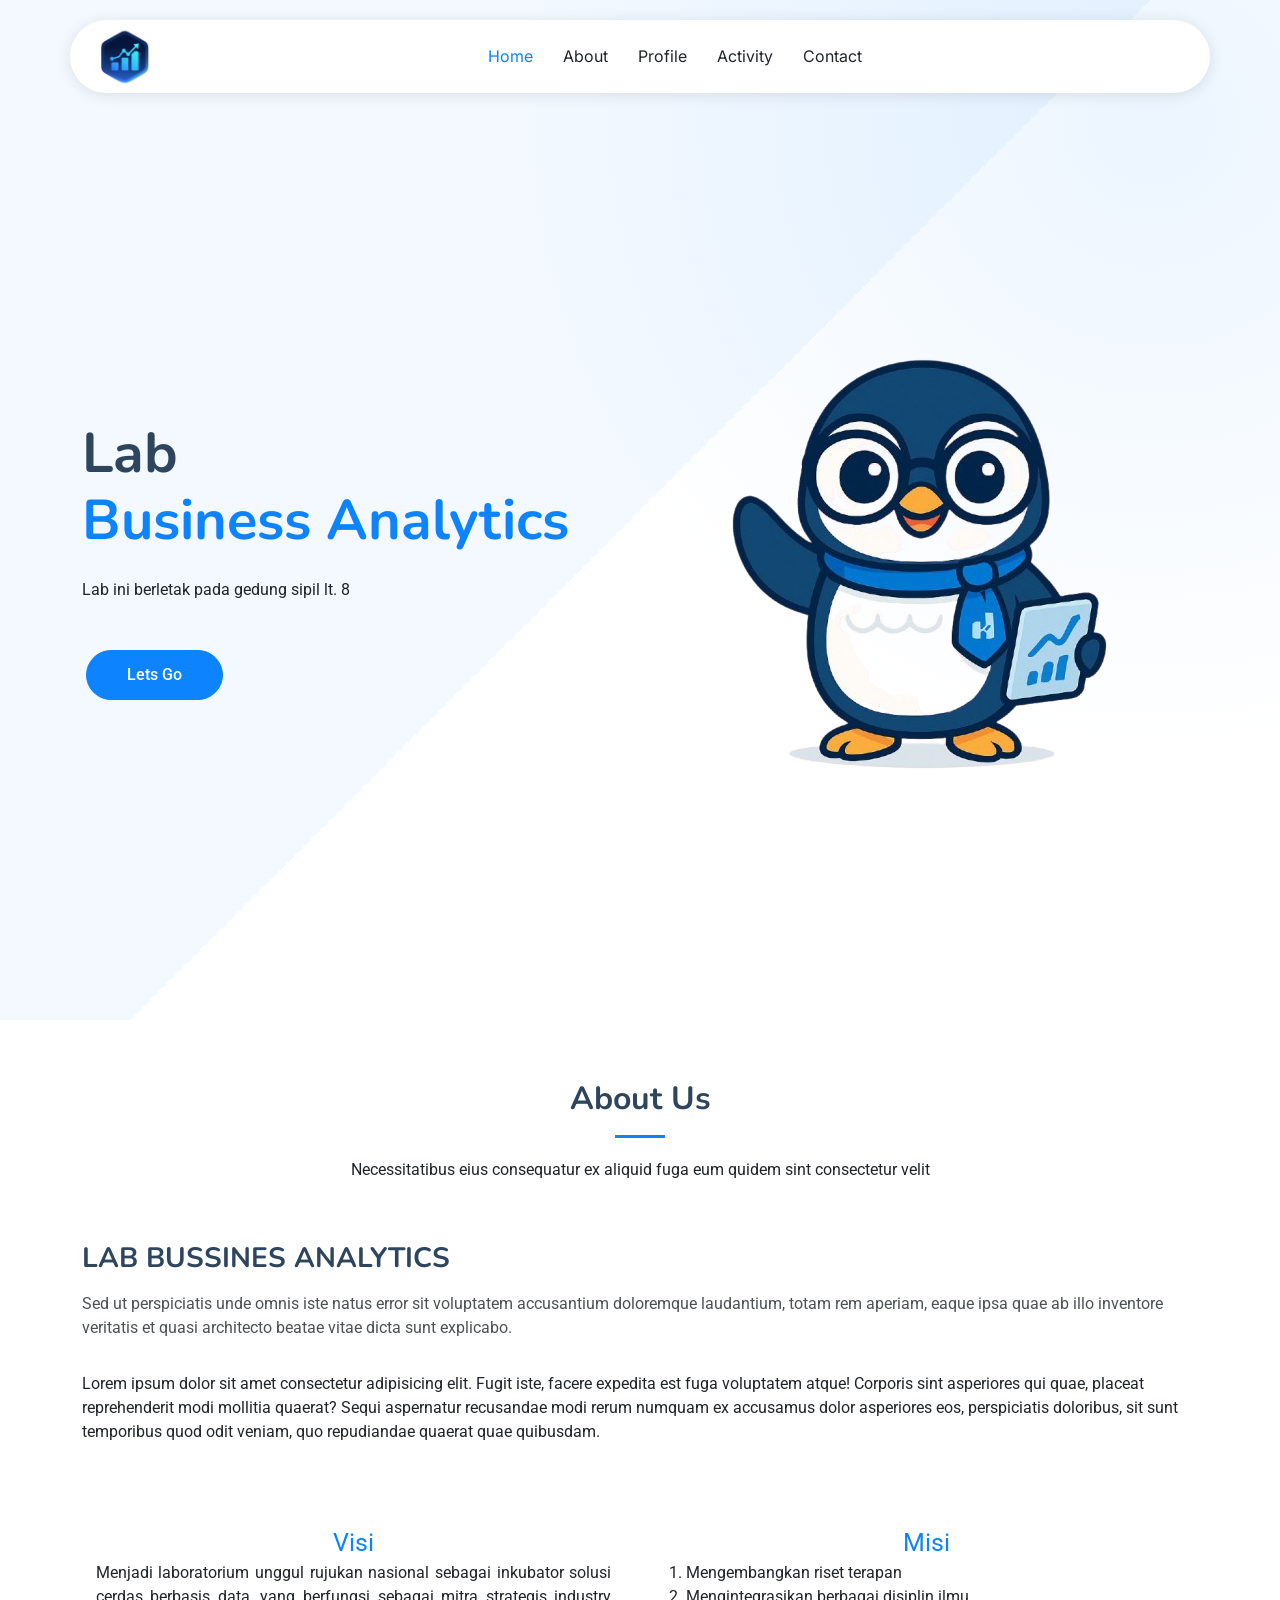
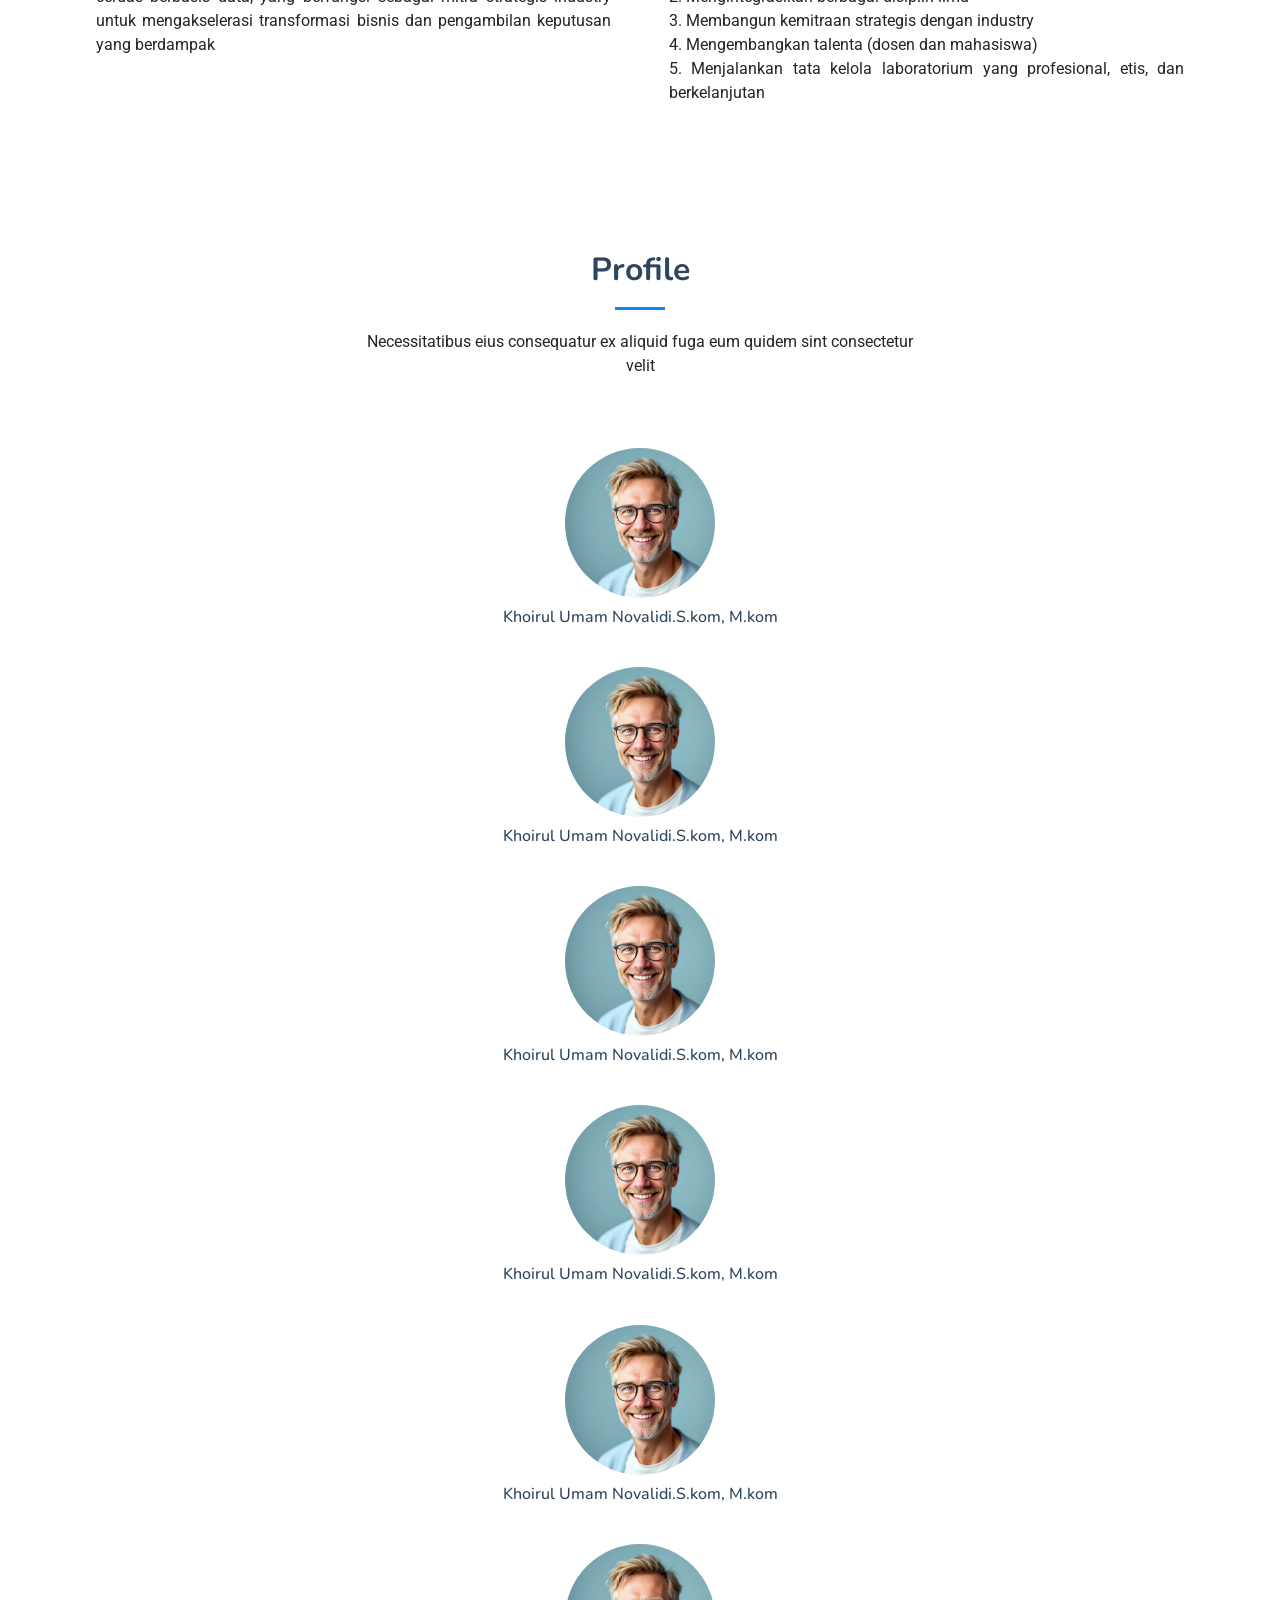
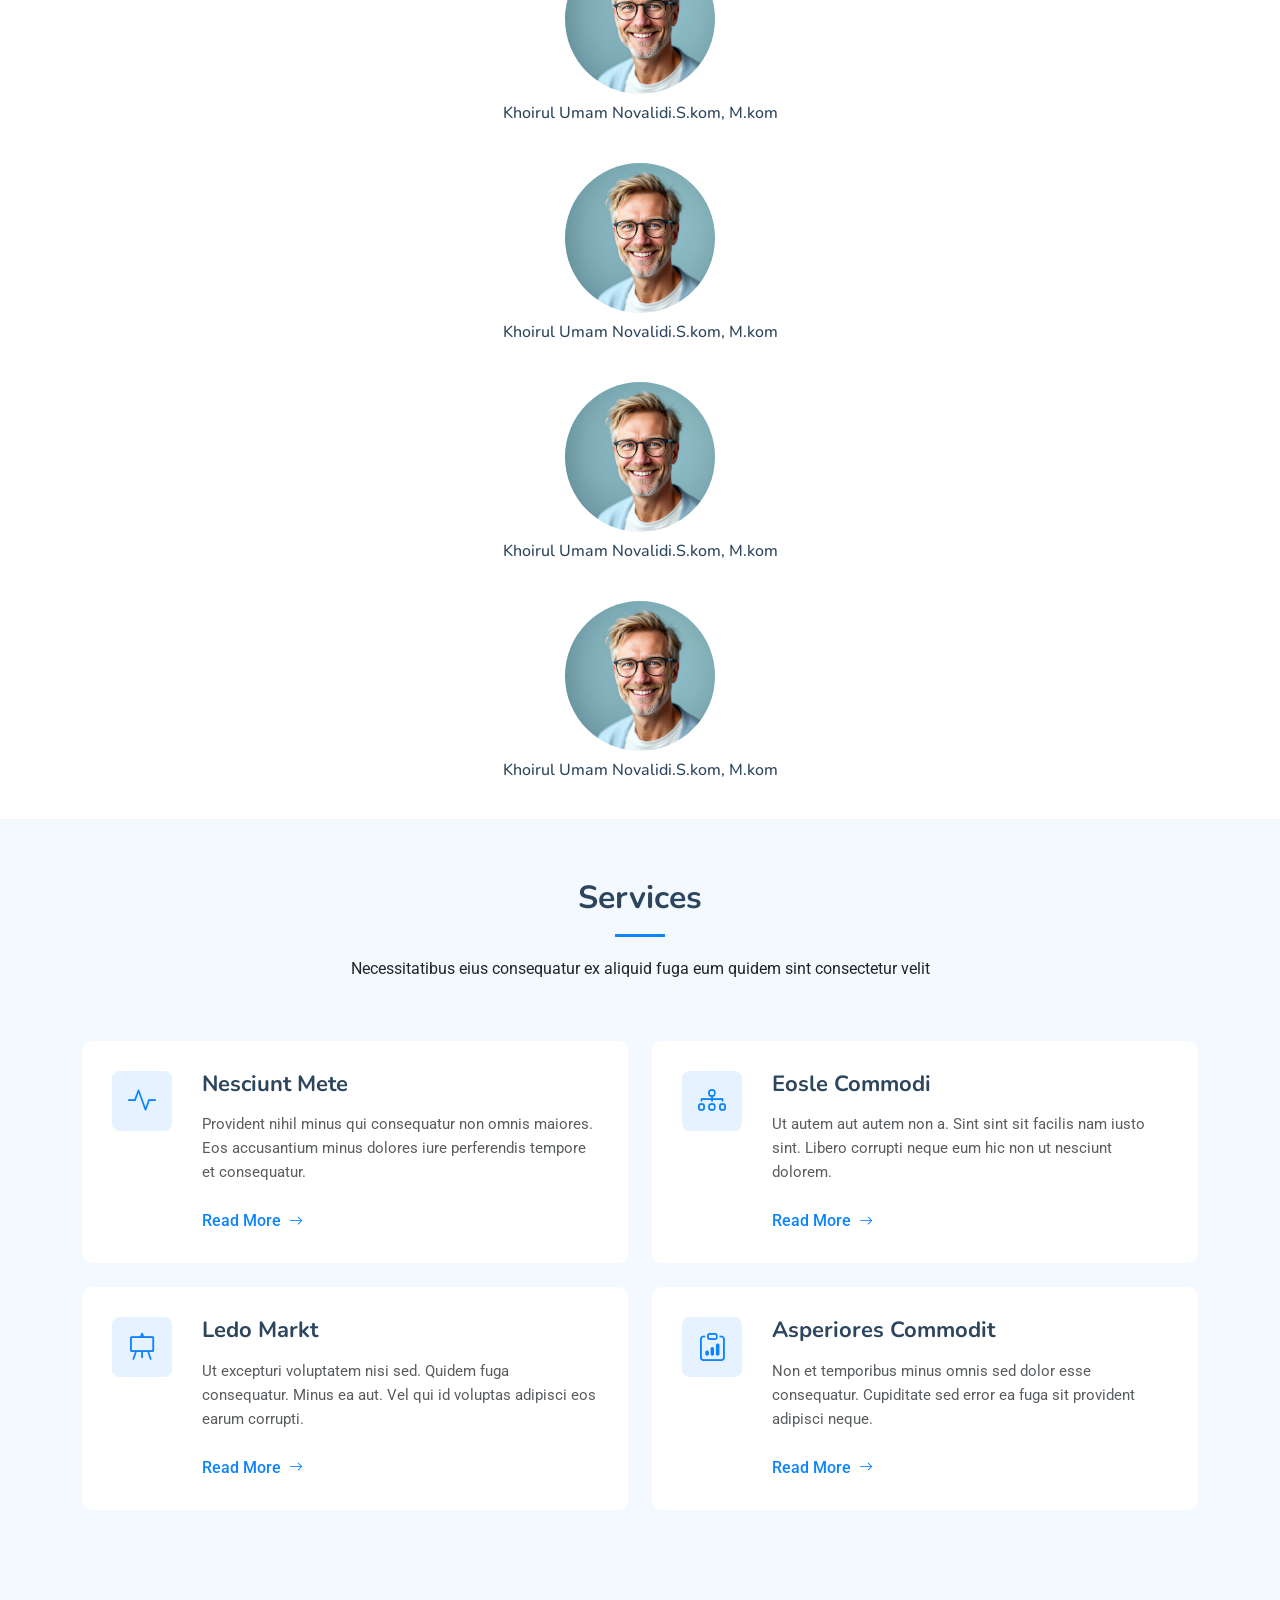
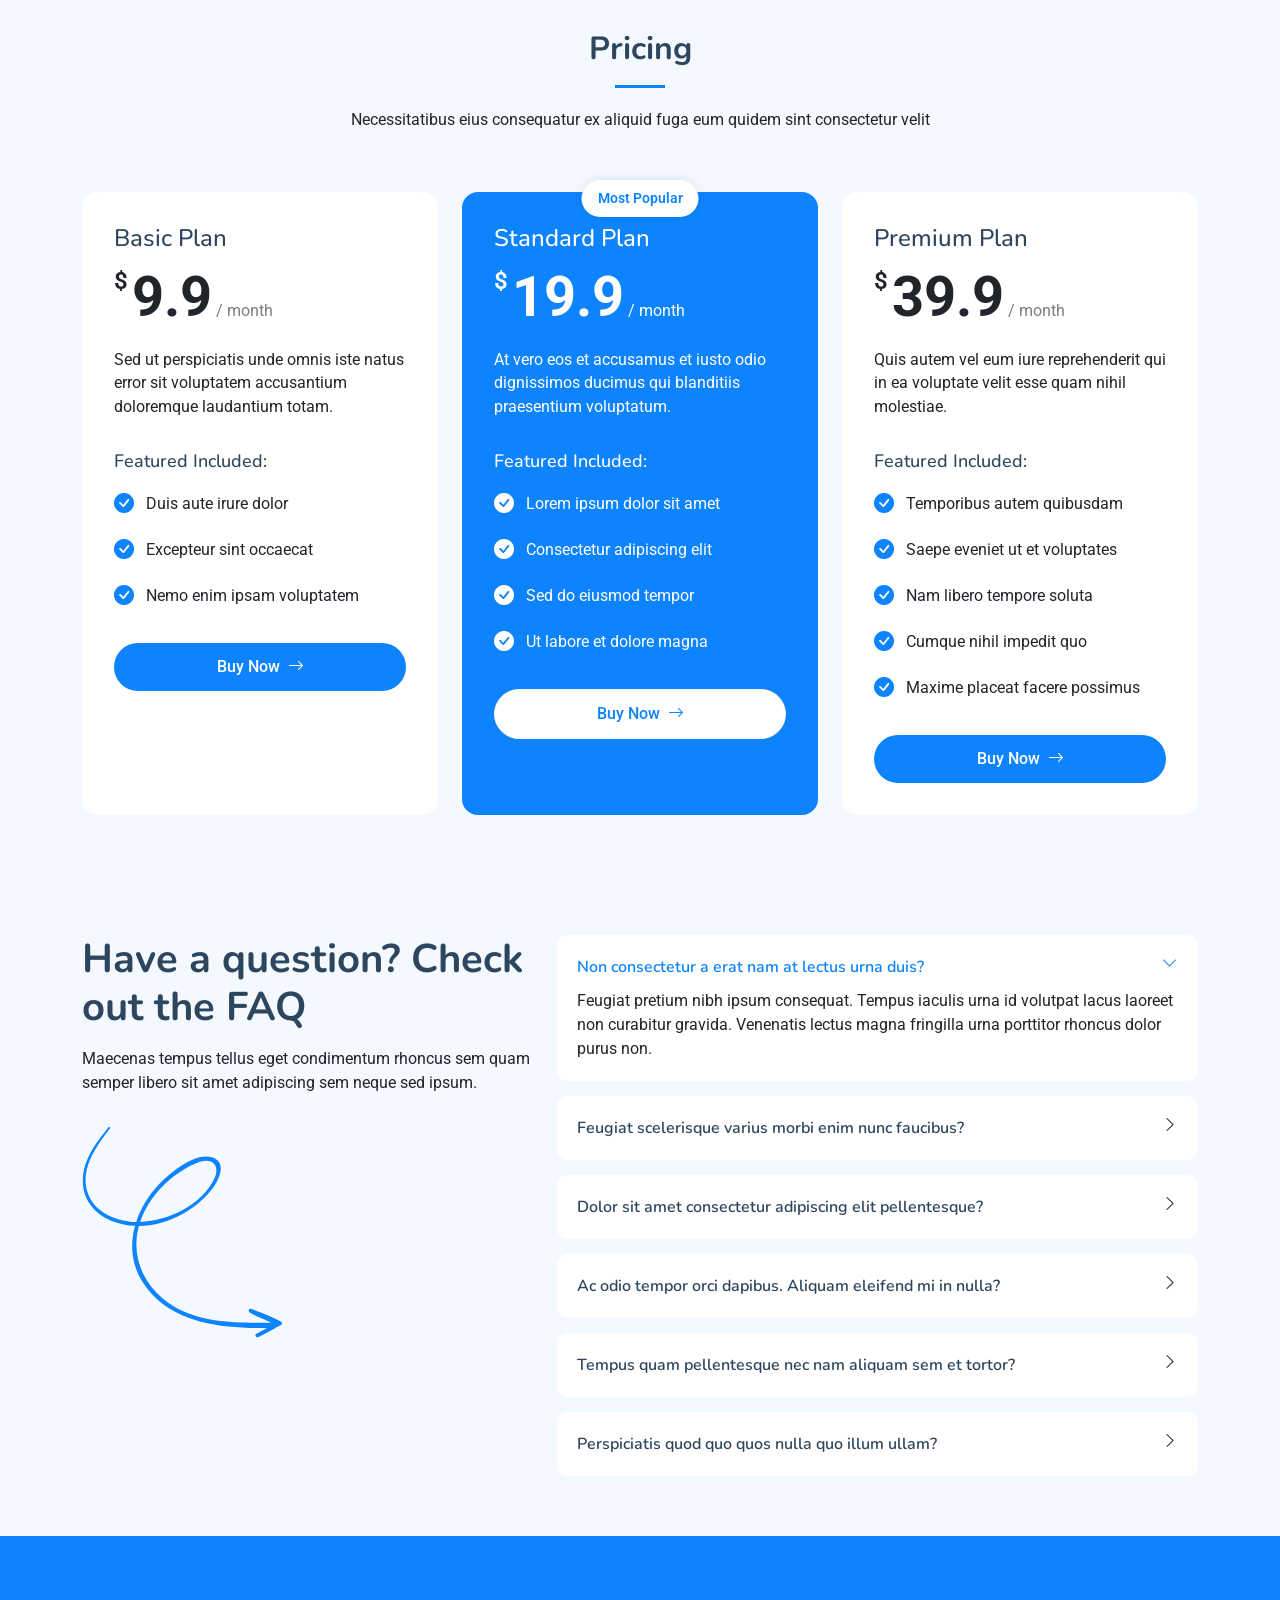
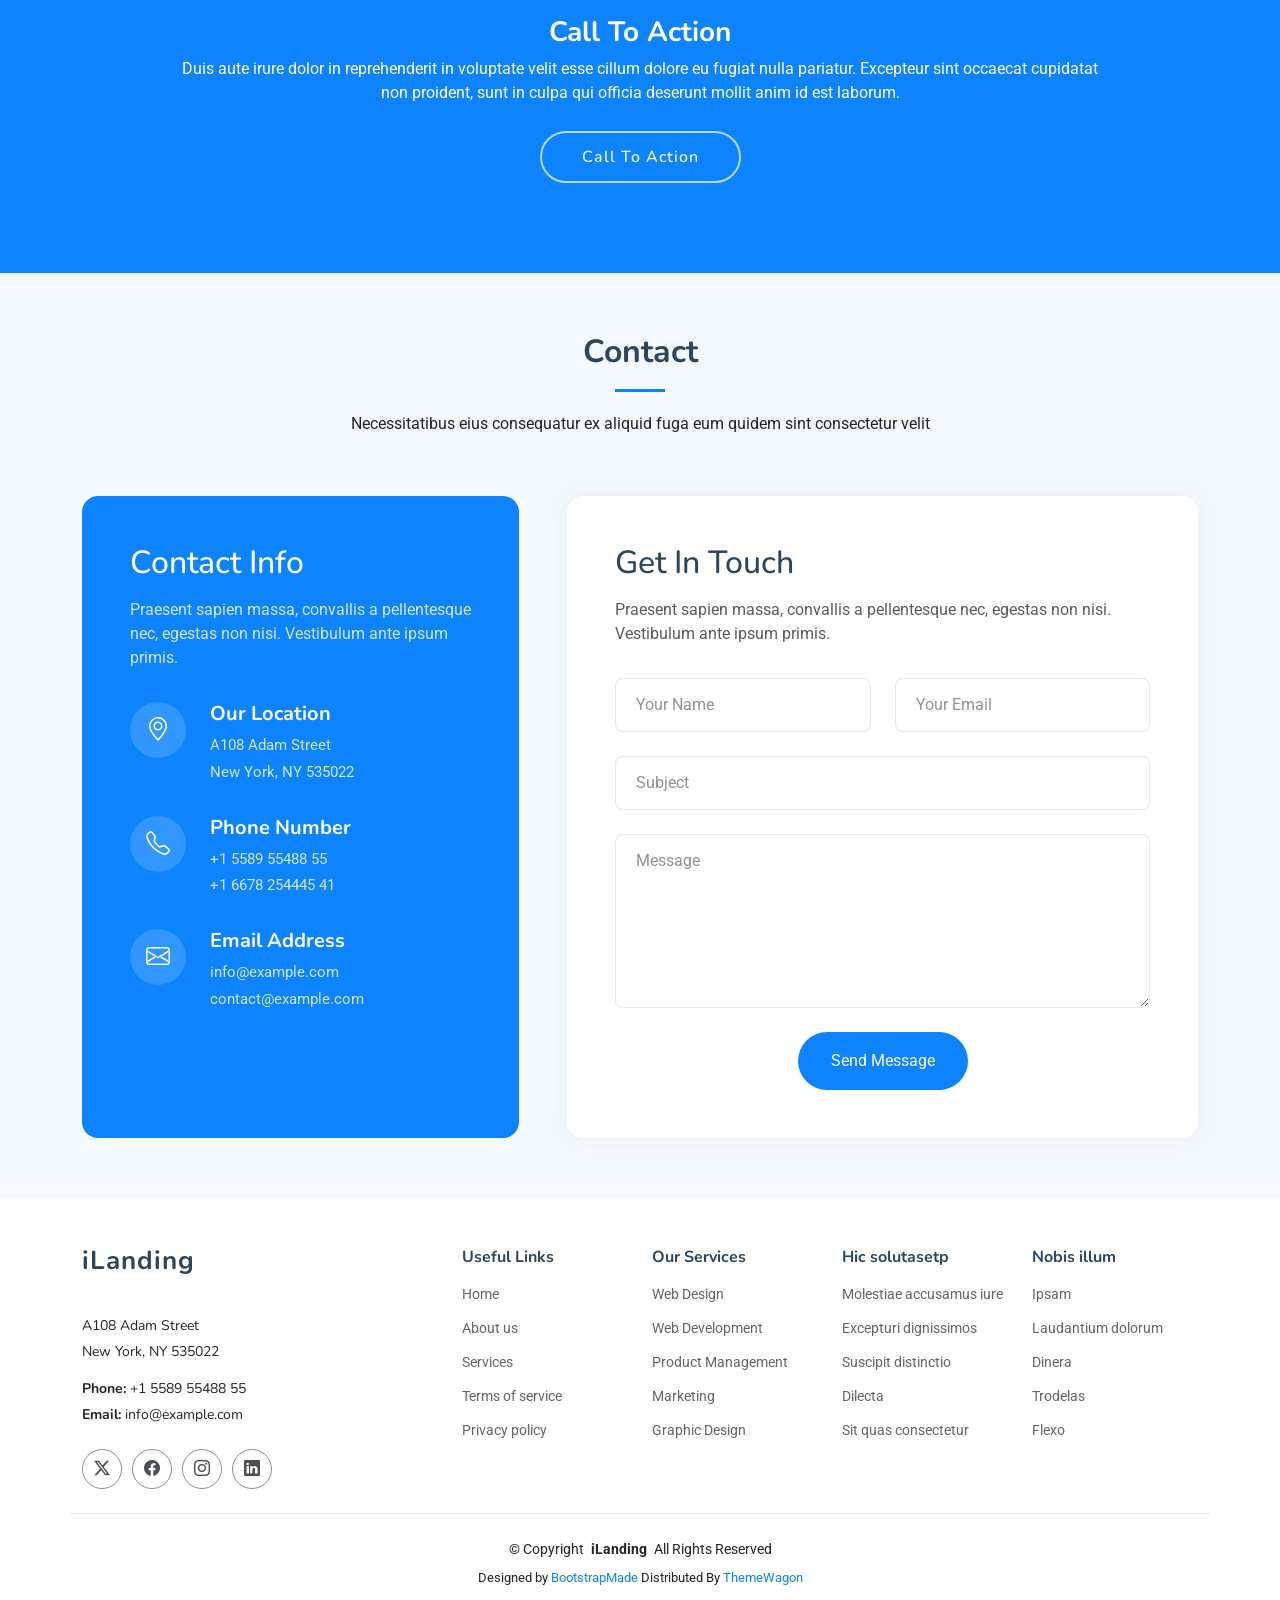
==== commit 5822aefa: "Progres1" ====
--- a/index.html
+++ b/index.html
@@ -4,7 +4,7 @@
 <head>
   <meta charset="utf-8">
   <meta content="width=device-width, initial-scale=1.0" name="viewport">
-  <title>Index - iLanding Bootstrap Template</title>
+  <title>Lab Bussines Analytics</title>
   <meta name="description" content="">
   <meta name="keywords" content="">
 
@@ -25,7 +25,7 @@
   <link href="assets/vendor/swiper/swiper-bundle.min.css" rel="stylesheet">
 
   <!-- Main CSS File -->
-  <link href="assets/css/main.css" rel="stylesheet">
+  <link href="assets/css/style.css" rel="stylesheet">
 
   <!-- =======================================================
   * Template Name: iLanding
@@ -43,40 +43,22 @@
 
       <a href="index.html" class="logo d-flex align-items-center me-auto me-xl-0">
         <!-- Uncomment the line below if you also wish to use an image logo -->
-        <!-- <img src="assets/img/logo.png" alt=""> -->
-        <h1 class="sitename">iLanding</h1>
+        <img src="assets/img/logo-lab.png" alt="logo" style="width: 50px;">
+        <h1 class="sitename"></h1>
       </a>
 
       <nav id="navmenu" class="navmenu">
         <ul>
           <li><a href="#hero" class="active">Home</a></li>
           <li><a href="#about">About</a></li>
-          <li><a href="#features">Features</a></li>
-          <li><a href="#services">Services</a></li>
-          <li><a href="#pricing">Pricing</a></li>
-          <li class="dropdown"><a href="#"><span>Dropdown</span> <i class="bi bi-chevron-down toggle-dropdown"></i></a>
-            <ul>
-              <li><a href="#">Dropdown 1</a></li>
-              <li class="dropdown"><a href="#"><span>Deep Dropdown</span> <i class="bi bi-chevron-down toggle-dropdown"></i></a>
-                <ul>
-                  <li><a href="#">Deep Dropdown 1</a></li>
-                  <li><a href="#">Deep Dropdown 2</a></li>
-                  <li><a href="#">Deep Dropdown 3</a></li>
-                  <li><a href="#">Deep Dropdown 4</a></li>
-                  <li><a href="#">Deep Dropdown 5</a></li>
-                </ul>
-              </li>
-              <li><a href="#">Dropdown 2</a></li>
-              <li><a href="#">Dropdown 3</a></li>
-              <li><a href="#">Dropdown 4</a></li>
-            </ul>
-          </li>
+          <li><a href="#profile">Profile</a></li>
+          <li><a href="#services">Activity</a></li>
           <li><a href="#contact">Contact</a></li>
         </ul>
         <i class="mobile-nav-toggle d-xl-none bi bi-list"></i>
       </nav>
 
-      <a class="btn-getstarted" href="index.html#about">Get Started</a>
+      <a href=""></a>
 
     </div>
   </header>
@@ -88,101 +70,31 @@
 
       <div class="container" data-aos="fade-up" data-aos-delay="100">
 
-        <div class="row align-items-center">
+        <div class="row align-items-center" style="height: 800px;">
           <div class="col-lg-6">
             <div class="hero-content" data-aos="fade-up" data-aos-delay="200">
-              <div class="company-badge mb-4">
-                <i class="bi bi-gear-fill me-2"></i>
-                Working for your success
-              </div>
 
               <h1 class="mb-4">
-                Maecenas Vitae <br>
-                Consectetur Led <br>
-                <span class="accent-text">Vestibulum Ante</span>
+                Lab <br>
+                <span class="accent-text">Business Analytics</span>
               </h1>
 
               <p class="mb-4 mb-md-5">
-                Nullam quis ante. Etiam sit amet orci eget eros faucibus tincidunt.
-                Duis leo. Sed fringilla mauris sit amet nibh. Donec sodales sagittis magna.
+                Lab ini berletak pada gedung sipil lt. 8
               </p>
 
               <div class="hero-buttons">
-                <a href="#about" class="btn btn-primary me-0 me-sm-2 mx-1">Get Started</a>
-                <a href="https://www.youtube.com/watch?v=Y7f98aduVJ8" class="btn btn-link mt-2 mt-sm-0 glightbox">
-                  <i class="bi bi-play-circle me-1"></i>
-                  Play Video
-                </a>
+                <a href="#about" class="btn btn-primary me-0 me-sm-2 mx-1">Lets Go</a>
               </div>
             </div>
           </div>
 
           <div class="col-lg-6">
             <div class="hero-image" data-aos="zoom-out" data-aos-delay="300">
-              <img src="assets/img/illustration-1.webp" alt="Hero Image" class="img-fluid">
-
-              <div class="customers-badge">
-                <div class="customer-avatars">
-                  <img src="assets/img/avatar-1.webp" alt="Customer 1" class="avatar">
-                  <img src="assets/img/avatar-2.webp" alt="Customer 2" class="avatar">
-                  <img src="assets/img/avatar-3.webp" alt="Customer 3" class="avatar">
-                  <img src="assets/img/avatar-4.webp" alt="Customer 4" class="avatar">
-                  <img src="assets/img/avatar-5.webp" alt="Customer 5" class="avatar">
-                  <span class="avatar more">12+</span>
-                </div>
-                <p class="mb-0 mt-2">12,000+ lorem ipsum dolor sit amet consectetur adipiscing elit</p>
-              </div>
-            </div>
-          </div>
-        </div>
-
-        <div class="row stats-row gy-4 mt-5" data-aos="fade-up" data-aos-delay="500">
-          <div class="col-lg-3 col-md-6">
-            <div class="stat-item">
-              <div class="stat-icon">
-                <i class="bi bi-trophy"></i>
-              </div>
-              <div class="stat-content">
-                <h4>3x Won Awards</h4>
-                <p class="mb-0">Vestibulum ante ipsum</p>
-              </div>
-            </div>
-          </div>
-          <div class="col-lg-3 col-md-6">
-            <div class="stat-item">
-              <div class="stat-icon">
-                <i class="bi bi-briefcase"></i>
-              </div>
-              <div class="stat-content">
-                <h4>6.5k Faucibus</h4>
-                <p class="mb-0">Nullam quis ante</p>
-              </div>
-            </div>
-          </div>
-          <div class="col-lg-3 col-md-6">
-            <div class="stat-item">
-              <div class="stat-icon">
-                <i class="bi bi-graph-up"></i>
-              </div>
-              <div class="stat-content">
-                <h4>80k Mauris</h4>
-                <p class="mb-0">Etiam sit amet orci</p>
-              </div>
-            </div>
-          </div>
-          <div class="col-lg-3 col-md-6">
-            <div class="stat-item">
-              <div class="stat-icon">
-                <i class="bi bi-award"></i>
-              </div>
-              <div class="stat-content">
-                <h4>6x Phasellus</h4>
-                <p class="mb-0">Vestibulum ante ipsum</p>
-              </div>
-            </div>
-          </div>
-        </div>
-
+              <img src="assets/img/pinguin-lab.png" alt="Hero Image" class="img-fluid">
+            </div>
+          </div>
+        </div>
       </div>
 
     </section><!-- /Hero Section -->
@@ -191,556 +103,78 @@
     <section id="about" class="about section">
 
       <div class="container" data-aos="fade-up" data-aos-delay="100">
-
-        <div class="row gy-4 align-items-center justify-content-between">
-
-          <div class="col-xl-5" data-aos="fade-up" data-aos-delay="200">
-            <span class="about-meta">MORE ABOUT US</span>
-            <h2 class="about-title">Voluptas enim suscipit temporibus</h2>
-            <p class="about-description">Sed ut perspiciatis unde omnis iste natus error sit voluptatem accusantium doloremque laudantium, totam rem aperiam, eaque ipsa quae ab illo inventore veritatis et quasi architecto beatae vitae dicta sunt explicabo.</p>
-
-            <div class="row feature-list-wrapper">
-              <div class="col-md-6">
-                <ul class="feature-list">
-                  <li><i class="bi bi-check-circle-fill"></i> Lorem ipsum dolor sit amet</li>
-                  <li><i class="bi bi-check-circle-fill"></i> Consectetur adipiscing elit</li>
-                  <li><i class="bi bi-check-circle-fill"></i> Sed do eiusmod tempor</li>
-                </ul>
-              </div>
-              <div class="col-md-6">
-                <ul class="feature-list">
-                  <li><i class="bi bi-check-circle-fill"></i> Incididunt ut labore et</li>
-                  <li><i class="bi bi-check-circle-fill"></i> Dolore magna aliqua</li>
-                  <li><i class="bi bi-check-circle-fill"></i> Ut enim ad minim veniam</li>
-                </ul>
-              </div>
-            </div>
-
-            <div class="info-wrapper">
-              <div class="row gy-4">
-                <div class="col-lg-5">
-                  <div class="profile d-flex align-items-center gap-3">
-                    <img src="assets/img/avatar-1.webp" alt="CEO Profile" class="profile-image">
-                    <div>
-                      <h4 class="profile-name">Mario Smith</h4>
-                      <p class="profile-position">CEO &amp; Founder</p>
-                    </div>
-                  </div>
-                </div>
-                <div class="col-lg-7">
-                  <div class="contact-info d-flex align-items-center gap-2">
-                    <i class="bi bi-telephone-fill"></i>
-                    <div>
-                      <p class="contact-label">Call us anytime</p>
-                      <p class="contact-number">+123 456-789</p>
-                    </div>
-                  </div>
-                </div>
-              </div>
-            </div>
-          </div>
-
-          <div class="col-xl-6" data-aos="fade-up" data-aos-delay="300">
-            <div class="image-wrapper">
-              <div class="images position-relative" data-aos="zoom-out" data-aos-delay="400">
-                <img src="assets/img/about-5.webp" alt="Business Meeting" class="img-fluid main-image rounded-4">
-                <img src="assets/img/about-2.webp" alt="Team Discussion" class="img-fluid small-image rounded-4">
-              </div>
-              <div class="experience-badge floating">
-                <h3>15+ <span>Years</span></h3>
-                <p>Of experience in business service</p>
-              </div>
-            </div>
-          </div>
-        </div>
-
+          <div class="container section-title" data-aos="fade-up">
+            <h2>About Us</h2>
+            <p>Necessitatibus eius consequatur ex aliquid fuga eum quidem sint consectetur velit</p>
+          </div>
+            <h2 class="about-title">LAB BUSSINES ANALYTICS</h2>
+            <p class="about-description">Sed ut perspiciatis unde omnis iste natus error sit voluptatem accusantium doloremque laudantium, 
+              totam rem aperiam, eaque ipsa quae ab illo inventore veritatis et quasi architecto beatae vitae dicta sunt explicabo.</p>
+            <p>Lorem ipsum dolor sit amet consectetur adipisicing elit. Fugit iste, facere expedita est fuga voluptatem atque! Corporis sint asperiores qui quae, 
+              placeat reprehenderit modi mollitia quaerat? Sequi aspernatur recusandae modi rerum numquam ex accusamus dolor asperiores eos, perspiciatis doloribus, sit sunt temporibus quod odit veniam, quo repudiandae quaerat quae quibusdam.</p>
+            <div class="about-visimisi">
+              <div class="visi">
+                <span style="font-size: 25px;">Visi</span>
+                <p class="p-visi">Menjadi laboratorium unggul rujukan nasional sebagai inkubator solusi cerdas berbasis data, yang berfungsi sebagai mitra strategis industry untuk mengakselerasi transformasi bisnis dan pengambilan keputusan yang berdampak</p>
+              </div>
+              <div class="misi">
+                <span style="font-size: 25px;">Misi</span>
+                <p class="p-misi">1. Mengembangkan riset terapan <br>
+                    2. Mengintegrasikan berbagai disiplin ilmu <br>
+                    3. Membangun kemitraan strategis dengan industry <br>
+                    4. Mengembangkan talenta (dosen dan mahasiswa) <br>
+                    5. Menjalankan tata kelola laboratorium yang profesional, etis, dan berkelanjutan</p>
+              </div>
+            </div>
       </div>
 
     </section><!-- /About Section -->
 
-    <!-- Features Section -->
-    <section id="features" class="features section">
-
-      <!-- Section Title -->
+    <!-- Profile Section -->
+    <section id="profile" class="profile section">
       <div class="container section-title" data-aos="fade-up">
-        <h2>Features</h2>
+        <h2>Profile</h2>
         <p>Necessitatibus eius consequatur ex aliquid fuga eum quidem sint consectetur velit</p>
-      </div><!-- End Section Title -->
-
-      <div class="container">
-
-        <div class="d-flex justify-content-center">
-
-          <ul class="nav nav-tabs" data-aos="fade-up" data-aos-delay="100">
-
-            <li class="nav-item">
-              <a class="nav-link active show" data-bs-toggle="tab" data-bs-target="#features-tab-1">
-                <h4>Modisit</h4>
-              </a>
-            </li><!-- End tab nav item -->
-
-            <li class="nav-item">
-              <a class="nav-link" data-bs-toggle="tab" data-bs-target="#features-tab-2">
-                <h4>Praesenti</h4>
-              </a><!-- End tab nav item -->
-
-            </li>
-            <li class="nav-item">
-              <a class="nav-link" data-bs-toggle="tab" data-bs-target="#features-tab-3">
-                <h4>Explica</h4>
-              </a>
-            </li><!-- End tab nav item -->
-
-          </ul>
-
-        </div>
-
-        <div class="tab-content" data-aos="fade-up" data-aos-delay="200">
-
-          <div class="tab-pane fade active show" id="features-tab-1">
-            <div class="row">
-              <div class="col-lg-6 order-2 order-lg-1 mt-3 mt-lg-0 d-flex flex-column justify-content-center">
-                <h3>Voluptatem dignissimos provident</h3>
-                <p class="fst-italic">
-                  Lorem ipsum dolor sit amet, consectetur adipiscing elit, sed do eiusmod tempor incididunt ut labore et dolore
-                  magna aliqua.
-                </p>
-                <ul>
-                  <li><i class="bi bi-check2-all"></i> <span>Ullamco laboris nisi ut aliquip ex ea commodo consequat.</span></li>
-                  <li><i class="bi bi-check2-all"></i> <span>Duis aute irure dolor in reprehenderit in voluptate velit.</span></li>
-                  <li><i class="bi bi-check2-all"></i> <span>Ullamco laboris nisi ut aliquip ex ea commodo consequat. Duis aute irure dolor in reprehenderit in voluptate trideta storacalaperda mastiro dolore eu fugiat nulla pariatur.</span></li>
-                </ul>
-              </div>
-              <div class="col-lg-6 order-1 order-lg-2 text-center">
-                <img src="assets/img/features-illustration-1.webp" alt="" class="img-fluid">
-              </div>
-            </div>
-          </div><!-- End tab content item -->
-
-          <div class="tab-pane fade" id="features-tab-2">
-            <div class="row">
-              <div class="col-lg-6 order-2 order-lg-1 mt-3 mt-lg-0 d-flex flex-column justify-content-center">
-                <h3>Neque exercitationem debitis</h3>
-                <p class="fst-italic">
-                  Lorem ipsum dolor sit amet, consectetur adipiscing elit, sed do eiusmod tempor incididunt ut labore et dolore
-                  magna aliqua.
-                </p>
-                <ul>
-                  <li><i class="bi bi-check2-all"></i> <span>Ullamco laboris nisi ut aliquip ex ea commodo consequat.</span></li>
-                  <li><i class="bi bi-check2-all"></i> <span>Duis aute irure dolor in reprehenderit in voluptate velit.</span></li>
-                  <li><i class="bi bi-check2-all"></i> <span>Provident mollitia neque rerum asperiores dolores quos qui a. Ipsum neque dolor voluptate nisi sed.</span></li>
-                  <li><i class="bi bi-check2-all"></i> <span>Ullamco laboris nisi ut aliquip ex ea commodo consequat. Duis aute irure dolor in reprehenderit in voluptate trideta storacalaperda mastiro dolore eu fugiat nulla pariatur.</span></li>
-                </ul>
-              </div>
-              <div class="col-lg-6 order-1 order-lg-2 text-center">
-                <img src="assets/img/features-illustration-2.webp" alt="" class="img-fluid">
-              </div>
-            </div>
-          </div><!-- End tab content item -->
-
-          <div class="tab-pane fade" id="features-tab-3">
-            <div class="row">
-              <div class="col-lg-6 order-2 order-lg-1 mt-3 mt-lg-0 d-flex flex-column justify-content-center">
-                <h3>Voluptatibus commodi accusamu</h3>
-                <ul>
-                  <li><i class="bi bi-check2-all"></i> <span>Ullamco laboris nisi ut aliquip ex ea commodo consequat.</span></li>
-                  <li><i class="bi bi-check2-all"></i> <span>Duis aute irure dolor in reprehenderit in voluptate velit.</span></li>
-                  <li><i class="bi bi-check2-all"></i> <span>Provident mollitia neque rerum asperiores dolores quos qui a. Ipsum neque dolor voluptate nisi sed.</span></li>
-                </ul>
-                <p class="fst-italic">
-                  Lorem ipsum dolor sit amet, consectetur adipiscing elit, sed do eiusmod tempor incididunt ut labore et dolore
-                  magna aliqua.
-                </p>
-              </div>
-              <div class="col-lg-6 order-1 order-lg-2 text-center">
-                <img src="assets/img/features-illustration-3.webp" alt="" class="img-fluid">
-              </div>
-            </div>
-          </div><!-- End tab content item -->
-
-        </div>
-
-      </div>
-
-    </section><!-- /Features Section -->
-
-    <!-- Features Cards Section -->
-    <section id="features-cards" class="features-cards section">
-
-      <div class="container">
-
-        <div class="row gy-4">
-
-          <div class="col-xl-3 col-md-6" data-aos="zoom-in" data-aos-delay="100">
-            <div class="feature-box orange">
-              <i class="bi bi-award"></i>
-              <h4>Corporis voluptates</h4>
-              <p>Consequuntur sunt aut quasi enim aliquam quae harum pariatur laboris nisi ut aliquip</p>
-            </div>
-          </div><!-- End Feature Borx-->
-
-          <div class="col-xl-3 col-md-6" data-aos="zoom-in" data-aos-delay="200">
-            <div class="feature-box blue">
-              <i class="bi bi-patch-check"></i>
-              <h4>Explicabo consectetur</h4>
-              <p>Est autem dicta beatae suscipit. Sint veritatis et sit quasi ab aut inventore</p>
-            </div>
-          </div><!-- End Feature Borx-->
-
-          <div class="col-xl-3 col-md-6" data-aos="zoom-in" data-aos-delay="300">
-            <div class="feature-box green">
-              <i class="bi bi-sunrise"></i>
-              <h4>Ullamco laboris</h4>
-              <p>Excepteur sint occaecat cupidatat non proident, sunt in culpa qui officia deserunt</p>
-            </div>
-          </div><!-- End Feature Borx-->
-
-          <div class="col-xl-3 col-md-6" data-aos="zoom-in" data-aos-delay="400">
-            <div class="feature-box red">
-              <i class="bi bi-shield-check"></i>
-              <h4>Labore consequatur</h4>
-              <p>Aut suscipit aut cum nemo deleniti aut omnis. Doloribus ut maiores omnis facere</p>
-            </div>
-          </div><!-- End Feature Borx-->
-
-        </div>
-
-      </div>
-
-    </section><!-- /Features Cards Section -->
-
-    <!-- Features 2 Section -->
-    <section id="features-2" class="features-2 section">
-
-      <div class="container" data-aos="fade-up" data-aos-delay="100">
-
-        <div class="row align-items-center">
-
-          <div class="col-lg-4">
-
-            <div class="feature-item text-end mb-5" data-aos="fade-right" data-aos-delay="200">
-              <div class="d-flex align-items-center justify-content-end gap-4">
-                <div class="feature-content">
-                  <h3>Use On Any Device</h3>
-                  <p>Vestibulum ante ipsum primis in faucibus orci luctus et ultrices posuere cubilia Curae; In ac dui quis mi consectetuer lacinia.</p>
-                </div>
-                <div class="feature-icon flex-shrink-0">
-                  <i class="bi bi-display"></i>
-                </div>
-              </div>
-            </div><!-- End .feature-item -->
-
-            <div class="feature-item text-end mb-5" data-aos="fade-right" data-aos-delay="300">
-              <div class="d-flex align-items-center justify-content-end gap-4">
-                <div class="feature-content">
-                  <h3>Feather Icons</h3>
-                  <p>Phasellus ullamcorper ipsum rutrum nunc nunc nonummy metus vestibulum volutpat sapien arcu sed augue aliquam erat volutpat.</p>
-                </div>
-                <div class="feature-icon flex-shrink-0">
-                  <i class="bi bi-feather"></i>
-                </div>
-              </div>
-            </div><!-- End .feature-item -->
-
-            <div class="feature-item text-end" data-aos="fade-right" data-aos-delay="400">
-              <div class="d-flex align-items-center justify-content-end gap-4">
-                <div class="feature-content">
-                  <h3>Retina Ready</h3>
-                  <p>Aenean tellus metus bibendum sed posuere ac mattis non nunc vestibulum fringilla purus sit amet fermentum aenean commodo.</p>
-                </div>
-                <div class="feature-icon flex-shrink-0">
-                  <i class="bi bi-eye"></i>
-                </div>
-              </div>
-            </div><!-- End .feature-item -->
-
-          </div>
-
-          <div class="col-lg-4" data-aos="zoom-in" data-aos-delay="200">
-            <div class="phone-mockup text-center">
-              <img src="assets/img/phone-app-screen.webp" alt="Phone Mockup" class="img-fluid">
-            </div>
-          </div><!-- End Phone Mockup -->
-
-          <div class="col-lg-4">
-
-            <div class="feature-item mb-5" data-aos="fade-left" data-aos-delay="200">
-              <div class="d-flex align-items-center gap-4">
-                <div class="feature-icon flex-shrink-0">
-                  <i class="bi bi-code-square"></i>
-                </div>
-                <div class="feature-content">
-                  <h3>W3c Valid Code</h3>
-                  <p>Donec vitae sapien ut libero venenatis faucibus nullam quis ante etiam sit amet orci eget eros faucibus tincidunt.</p>
-                </div>
-              </div>
-            </div><!-- End .feature-item -->
-
-            <div class="feature-item mb-5" data-aos="fade-left" data-aos-delay="300">
-              <div class="d-flex align-items-center gap-4">
-                <div class="feature-icon flex-shrink-0">
-                  <i class="bi bi-phone"></i>
-                </div>
-                <div class="feature-content">
-                  <h3>Fully Responsive</h3>
-                  <p>Maecenas tempus tellus eget condimentum rhoncus sem quam semper libero sit amet adipiscing sem neque sed ipsum.</p>
-                </div>
-              </div>
-            </div><!-- End .feature-item -->
-
-            <div class="feature-item" data-aos="fade-left" data-aos-delay="400">
-              <div class="d-flex align-items-center gap-4">
-                <div class="feature-icon flex-shrink-0">
-                  <i class="bi bi-browser-chrome"></i>
-                </div>
-                <div class="feature-content">
-                  <h3>Browser Compatibility</h3>
-                  <p>Nullam dictum felis eu pede mollis pretium integer tincidunt cras dapibus vivamus elementum semper nisi aenean vulputate.</p>
-                </div>
-              </div>
-            </div><!-- End .feature-item -->
-
-          </div>
-        </div>
-
-      </div>
-
-    </section><!-- /Features 2 Section -->
-
-    <!-- Call To Action Section -->
-    <section id="call-to-action" class="call-to-action section">
-
-      <div class="container" data-aos="fade-up" data-aos-delay="100">
-
-        <div class="row content justify-content-center align-items-center position-relative">
-          <div class="col-lg-8 mx-auto text-center">
-            <h2 class="display-4 mb-4">Maecenas tempus tellus eget condimentum</h2>
-            <p class="mb-4">Vestibulum ante ipsum primis in faucibus orci luctus et ultrices posuere cubilia Curae; Donec velit neque, auctor sit amet aliquam vel</p>
-            <a href="#" class="btn btn-cta">Call To Action</a>
-          </div>
-
-          <!-- Abstract Background Elements -->
-          <div class="shape shape-1">
-            <svg viewBox="0 0 200 200" xmlns="http://www.w3.org/2000/svg">
-              <path d="M47.1,-57.1C59.9,-45.6,68.5,-28.9,71.4,-10.9C74.2,7.1,71.3,26.3,61.5,41.1C51.7,55.9,35,66.2,16.9,69.2C-1.3,72.2,-21,67.8,-36.9,57.9C-52.8,48,-64.9,32.6,-69.1,15.1C-73.3,-2.4,-69.5,-22,-59.4,-37.1C-49.3,-52.2,-32.8,-62.9,-15.7,-64.9C1.5,-67,34.3,-68.5,47.1,-57.1Z" transform="translate(100 100)"></path>
-            </svg>
-          </div>
-
-          <div class="shape shape-2">
-            <svg viewBox="0 0 200 200" xmlns="http://www.w3.org/2000/svg">
-              <path d="M41.3,-49.1C54.4,-39.3,66.6,-27.2,71.1,-12.1C75.6,3,72.4,20.9,63.3,34.4C54.2,47.9,39.2,56.9,23.2,62.3C7.1,67.7,-10,69.4,-24.8,64.1C-39.7,58.8,-52.3,46.5,-60.1,31.5C-67.9,16.4,-70.9,-1.4,-66.3,-16.6C-61.8,-31.8,-49.7,-44.3,-36.3,-54C-22.9,-63.7,-8.2,-70.6,3.6,-75.1C15.4,-79.6,28.2,-58.9,41.3,-49.1Z" transform="translate(100 100)"></path>
-            </svg>
-          </div>
-
-          <!-- Dot Pattern Groups -->
-          <div class="dots dots-1">
-            <svg viewBox="0 0 100 100" xmlns="http://www.w3.org/2000/svg">
-              <pattern id="dot-pattern" x="0" y="0" width="20" height="20" patternUnits="userSpaceOnUse">
-                <circle cx="2" cy="2" r="2" fill="currentColor"></circle>
-              </pattern>
-              <rect width="100" height="100" fill="url(#dot-pattern)"></rect>
-            </svg>
-          </div>
-
-          <div class="dots dots-2">
-            <svg viewBox="0 0 100 100" xmlns="http://www.w3.org/2000/svg">
-              <pattern id="dot-pattern-2" x="0" y="0" width="20" height="20" patternUnits="userSpaceOnUse">
-                <circle cx="2" cy="2" r="2" fill="currentColor"></circle>
-              </pattern>
-              <rect width="100" height="100" fill="url(#dot-pattern-2)"></rect>
-            </svg>
-          </div>
-
-          <div class="shape shape-3">
-            <svg viewBox="0 0 200 200" xmlns="http://www.w3.org/2000/svg">
-              <path d="M43.3,-57.1C57.4,-46.5,71.1,-32.6,75.3,-16.2C79.5,0.2,74.2,19.1,65.1,35.3C56,51.5,43.1,65,27.4,71.7C11.7,78.4,-6.8,78.3,-23.9,72.4C-41,66.5,-56.7,54.8,-65.4,39.2C-74.1,23.6,-75.8,4,-71.7,-13.2C-67.6,-30.4,-57.7,-45.2,-44.3,-56.1C-30.9,-67,-15.5,-74,0.7,-74.9C16.8,-75.8,33.7,-70.7,43.3,-57.1Z" transform="translate(100 100)"></path>
-            </svg>
-          </div>
-        </div>
-
-      </div>
-
-    </section><!-- /Call To Action Section -->
-
-    <!-- Clients Section -->
-    <section id="clients" class="clients section">
-
-      <div class="container" data-aos="fade-up" data-aos-delay="100">
-
-        <div class="swiper init-swiper">
-          <script type="application/json" class="swiper-config">
-            {
-              "loop": true,
-              "speed": 600,
-              "autoplay": {
-                "delay": 5000
-              },
-              "slidesPerView": "auto",
-              "pagination": {
-                "el": ".swiper-pagination",
-                "type": "bullets",
-                "clickable": true
-              },
-              "breakpoints": {
-                "320": {
-                  "slidesPerView": 2,
-                  "spaceBetween": 40
-                },
-                "480": {
-                  "slidesPerView": 3,
-                  "spaceBetween": 60
-                },
-                "640": {
-                  "slidesPerView": 4,
-                  "spaceBetween": 80
-                },
-                "992": {
-                  "slidesPerView": 6,
-                  "spaceBetween": 120
-                }
-              }
-            }
-          </script>
-          <div class="swiper-wrapper align-items-center">
-            <div class="swiper-slide"><img src="assets/img/clients/client-1.png" class="img-fluid" alt=""></div>
-            <div class="swiper-slide"><img src="assets/img/clients/client-2.png" class="img-fluid" alt=""></div>
-            <div class="swiper-slide"><img src="assets/img/clients/client-3.png" class="img-fluid" alt=""></div>
-            <div class="swiper-slide"><img src="assets/img/clients/client-4.png" class="img-fluid" alt=""></div>
-            <div class="swiper-slide"><img src="assets/img/clients/client-5.png" class="img-fluid" alt=""></div>
-            <div class="swiper-slide"><img src="assets/img/clients/client-6.png" class="img-fluid" alt=""></div>
-            <div class="swiper-slide"><img src="assets/img/clients/client-7.png" class="img-fluid" alt=""></div>
-            <div class="swiper-slide"><img src="assets/img/clients/client-8.png" class="img-fluid" alt=""></div>
-          </div>
-          <div class="swiper-pagination"></div>
-        </div>
-
-      </div>
-
-    </section><!-- /Clients Section -->
-
-    <!-- Testimonials Section -->
-    <section id="testimonials" class="testimonials section light-background">
-
-      <!-- Section Title -->
-      <div class="container section-title" data-aos="fade-up">
-        <h2>Testimonials</h2>
-        <p>Necessitatibus eius consequatur ex aliquid fuga eum quidem sint consectetur velit</p>
-      </div><!-- End Section Title -->
-
-      <div class="container">
-
-        <div class="row g-5">
-
-          <div class="col-lg-6" data-aos="fade-up" data-aos-delay="100">
-            <div class="testimonial-item">
-              <img src="assets/img/testimonials/testimonials-1.jpg" class="testimonial-img" alt="">
-              <h3>Saul Goodman</h3>
-              <h4>Ceo &amp; Founder</h4>
-              <div class="stars">
-                <i class="bi bi-star-fill"></i><i class="bi bi-star-fill"></i><i class="bi bi-star-fill"></i><i class="bi bi-star-fill"></i><i class="bi bi-star-fill"></i>
-              </div>
-              <p>
-                <i class="bi bi-quote quote-icon-left"></i>
-                <span>Proin iaculis purus consequat sem cure digni ssim donec porttitora entum suscipit rhoncus. Accusantium quam, ultricies eget id, aliquam eget nibh et. Maecen aliquam, risus at semper.</span>
-                <i class="bi bi-quote quote-icon-right"></i>
-              </p>
-            </div>
-          </div><!-- End testimonial item -->
-
-          <div class="col-lg-6" data-aos="fade-up" data-aos-delay="200">
-            <div class="testimonial-item">
-              <img src="assets/img/testimonials/testimonials-2.jpg" class="testimonial-img" alt="">
-              <h3>Sara Wilsson</h3>
-              <h4>Designer</h4>
-              <div class="stars">
-                <i class="bi bi-star-fill"></i><i class="bi bi-star-fill"></i><i class="bi bi-star-fill"></i><i class="bi bi-star-fill"></i><i class="bi bi-star-fill"></i>
-              </div>
-              <p>
-                <i class="bi bi-quote quote-icon-left"></i>
-                <span>Export tempor illum tamen malis malis eram quae irure esse labore quem cillum quid cillum eram malis quorum velit fore eram velit sunt aliqua noster fugiat irure amet legam anim culpa.</span>
-                <i class="bi bi-quote quote-icon-right"></i>
-              </p>
-            </div>
-          </div><!-- End testimonial item -->
-
-          <div class="col-lg-6" data-aos="fade-up" data-aos-delay="300">
-            <div class="testimonial-item">
-              <img src="assets/img/testimonials/testimonials-3.jpg" class="testimonial-img" alt="">
-              <h3>Jena Karlis</h3>
-              <h4>Store Owner</h4>
-              <div class="stars">
-                <i class="bi bi-star-fill"></i><i class="bi bi-star-fill"></i><i class="bi bi-star-fill"></i><i class="bi bi-star-fill"></i><i class="bi bi-star-fill"></i>
-              </div>
-              <p>
-                <i class="bi bi-quote quote-icon-left"></i>
-                <span>Enim nisi quem export duis labore cillum quae magna enim sint quorum nulla quem veniam duis minim tempor labore quem eram duis noster aute amet eram fore quis sint minim.</span>
-                <i class="bi bi-quote quote-icon-right"></i>
-              </p>
-            </div>
-          </div><!-- End testimonial item -->
-
-          <div class="col-lg-6" data-aos="fade-up" data-aos-delay="400">
-            <div class="testimonial-item">
-              <img src="assets/img/testimonials/testimonials-4.jpg" class="testimonial-img" alt="">
-              <h3>Matt Brandon</h3>
-              <h4>Freelancer</h4>
-              <div class="stars">
-                <i class="bi bi-star-fill"></i><i class="bi bi-star-fill"></i><i class="bi bi-star-fill"></i><i class="bi bi-star-fill"></i><i class="bi bi-star-fill"></i>
-              </div>
-              <p>
-                <i class="bi bi-quote quote-icon-left"></i>
-                <span>Fugiat enim eram quae cillum dolore dolor amet nulla culpa multos export minim fugiat minim velit minim dolor enim duis veniam ipsum anim magna sunt elit fore quem dolore labore illum veniam.</span>
-                <i class="bi bi-quote quote-icon-right"></i>
-              </p>
-            </div>
-          </div><!-- End testimonial item -->
-
-        </div>
-
-      </div>
-
-    </section><!-- /Testimonials Section -->
-
-    <!-- Stats Section -->
-    <section id="stats" class="stats section">
-
-      <div class="container" data-aos="fade-up" data-aos-delay="100">
-
-        <div class="row gy-4">
-
-          <div class="col-lg-3 col-md-6">
-            <div class="stats-item text-center w-100 h-100">
-              <span data-purecounter-start="0" data-purecounter-end="232" data-purecounter-duration="1" class="purecounter"></span>
-              <p>Clients</p>
-            </div>
-          </div><!-- End Stats Item -->
-
-          <div class="col-lg-3 col-md-6">
-            <div class="stats-item text-center w-100 h-100">
-              <span data-purecounter-start="0" data-purecounter-end="521" data-purecounter-duration="1" class="purecounter"></span>
-              <p>Projects</p>
-            </div>
-          </div><!-- End Stats Item -->
-
-          <div class="col-lg-3 col-md-6">
-            <div class="stats-item text-center w-100 h-100">
-              <span data-purecounter-start="0" data-purecounter-end="1453" data-purecounter-duration="1" class="purecounter"></span>
-              <p>Hours Of Support</p>
-            </div>
-          </div><!-- End Stats Item -->
-
-          <div class="col-lg-3 col-md-6">
-            <div class="stats-item text-center w-100 h-100">
-              <span data-purecounter-start="0" data-purecounter-end="32" data-purecounter-duration="1" class="purecounter"></span>
-              <p>Workers</p>
-            </div>
-          </div><!-- End Stats Item -->
-
-        </div>
-
-      </div>
-
-    </section><!-- /Stats Section -->
+      </div>
+      <div class="row-profile">
+        <div class="profile-dosen">
+          <a href=""><img src="assets/img/avatar-1.webp" alt="Dosen" class="dosen-img"></a>
+          <h3 class="nama">Khoirul Umam Novalidi.S.kom, M.kom</h3>
+        </div>
+        <div class="profile-dosen">
+          <a href=""><img src="assets/img/avatar-1.webp" alt="Dosen" class="dosen-img"></a>
+          <h3 class="nama">Khoirul Umam Novalidi.S.kom, M.kom</h3>
+        </div>
+        <div class="profile-dosen">
+          <a href=""><img src="assets/img/avatar-1.webp" alt="Dosen" class="dosen-img"></a>
+          <h3 class="nama">Khoirul Umam Novalidi.S.kom, M.kom</h3>
+        </div>
+        <div class="profile-dosen">
+          <a href=""><img src="assets/img/avatar-1.webp" alt="Dosen" class="dosen-img"></a>
+          <h3 class="nama">Khoirul Umam Novalidi.S.kom, M.kom</h3>
+        </div>
+        <div class="profile-dosen">
+          <a href=""><img src="assets/img/avatar-1.webp" alt="Dosen" class="dosen-img"></a>
+          <h3 class="nama">Khoirul Umam Novalidi.S.kom, M.kom</h3>
+        </div>
+        <div class="profile-dosen">
+          <a href=""><img src="assets/img/avatar-1.webp" alt="Dosen" class="dosen-img"></a>
+          <h3 class="nama">Khoirul Umam Novalidi.S.kom, M.kom</h3>
+        </div>
+        <div class="profile-dosen">
+          <a href=""><img src="assets/img/avatar-1.webp" alt="Dosen" class="dosen-img"></a>
+          <h3 class="nama">Khoirul Umam Novalidi.S.kom, M.kom</h3>
+        </div>
+        <div class="profile-dosen">
+          <a href=""><img src="assets/img/avatar-1.webp" alt="Dosen" class="dosen-img"></a>
+          <h3 class="nama">Khoirul Umam Novalidi.S.kom, M.kom</h3>
+        </div>
+        <div class="profile-dosen">
+          <a href=""><img src="assets/img/avatar-1.webp" alt="Dosen" class="dosen-img"></a>
+          <h3 class="nama">Khoirul Umam Novalidi.S.kom, M.kom</h3>
+        </div>
+      </div>
+    </section>
 
     <!-- Services Section -->
     <section id="services" class="services section light-background">
--- a/assets/css/style.css
+++ b/assets/css/style.css
@@ -0,0 +1,1710 @@
+/**
+* Template Name: iLanding
+* Template URL: https://bootstrapmade.com/ilanding-bootstrap-landing-page-template/
+* Updated: Nov 12 2024 with Bootstrap v5.3.3
+* Author: BootstrapMade.com
+* License: https://bootstrapmade.com/license/
+*/
+
+/*--------------------------------------------------------------
+# Font & Color Variables
+# Help: https://bootstrapmade.com/color-system/
+--------------------------------------------------------------*/
+/* Fonts */
+:root {
+  --default-font: "Roboto", system-ui, -apple-system, "Segoe UI", Roboto,
+    "Helvetica Neue", Arial, "Noto Sans", "Liberation Sans", sans-serif,
+    "Apple Color Emoji", "Segoe UI Emoji", "Segoe UI Symbol", "Noto Color Emoji";
+  --heading-font: "Nunito", sans-serif;
+  --nav-font: "Inter", sans-serif;
+}
+
+/* Global Colors - The following color variables are used throughout the website. Updating them here will change the color scheme of the entire website */
+:root {
+  --background-color: #ffffff; /* Background color for the entire website, including individual sections */
+  --default-color: #212529; /* Default color used for the majority of the text content across the entire website */
+  --heading-color: #2d465e; /* Color for headings, subheadings and title throughout the website */
+  --accent-color: #0d83fd; /* Accent color that represents your brand on the website. It's used for buttons, links, and other elements that need to stand out */
+  --surface-color: #ffffff; /* The surface color is used as a background of boxed elements within sections, such as cards, icon boxes, or other elements that require a visual separation from the global background. */
+  --contrast-color: #ffffff; /* Contrast color for text, ensuring readability against backgrounds of accent, heading, or default colors. */
+}
+
+/* Nav Menu Colors - The following color variables are used specifically for the navigation menu. They are separate from the global colors to allow for more customization options */
+:root {
+  --nav-color: #212529; /* The default color of the main navmenu links */
+  --nav-hover-color: #0d83fd; /* Applied to main navmenu links when they are hovered over or active */
+  --nav-mobile-background-color: #ffffff; /* Used as the background color for mobile navigation menu */
+  --nav-dropdown-background-color: #ffffff; /* Used as the background color for dropdown items that appear when hovering over primary navigation items */
+  --nav-dropdown-color: #212529; /* Used for navigation links of the dropdown items in the navigation menu. */
+  --nav-dropdown-hover-color: #0d83fd; /* Similar to --nav-hover-color, this color is applied to dropdown navigation links when they are hovered over. */
+}
+
+/* Color Presets - These classes override global colors when applied to any section or element, providing reuse of the sam color scheme. */
+
+.light-background {
+  --background-color: #f3f9ff;
+  --surface-color: #ffffff;
+}
+
+.dark-background {
+  --background-color: #0d83fd;
+  --default-color: #ffffff;
+  --heading-color: #ffffff;
+  --surface-color: #409dfd;
+  --contrast-color: #ffffff;
+}
+
+/* Smooth scroll */
+:root {
+  scroll-behavior: smooth;
+}
+
+/*--------------------------------------------------------------
+# General Styling & Shared Classes
+--------------------------------------------------------------*/
+body {
+  color: var(--default-color);
+  background-color: var(--background-color);
+  font-family: var(--default-font);
+}
+
+a {
+  color: var(--accent-color);
+  text-decoration: none;
+  transition: 0.3s;
+}
+
+a:hover {
+  color: color-mix(in srgb, var(--accent-color), transparent 25%);
+  text-decoration: none;
+}
+
+h1,
+h2,
+h3,
+h4,
+h5,
+h6 {
+  color: var(--heading-color);
+  font-family: var(--heading-font);
+}
+
+/* PHP Email Form Messages
+------------------------------*/
+.php-email-form .error-message {
+  display: none;
+  background: #df1529;
+  color: #ffffff;
+  text-align: left;
+  padding: 15px;
+  margin-bottom: 24px;
+  font-weight: 600;
+}
+
+.php-email-form .sent-message {
+  display: none;
+  color: #ffffff;
+  background: #059652;
+  text-align: center;
+  padding: 15px;
+  margin-bottom: 24px;
+  font-weight: 600;
+}
+
+.php-email-form .loading {
+  display: none;
+  background: var(--surface-color);
+  text-align: center;
+  padding: 15px;
+  margin-bottom: 24px;
+}
+
+.php-email-form .loading:before {
+  content: "";
+  display: inline-block;
+  border-radius: 50%;
+  width: 24px;
+  height: 24px;
+  margin: 0 10px -6px 0;
+  border: 3px solid var(--accent-color);
+  border-top-color: var(--surface-color);
+  animation: php-email-form-loading 1s linear infinite;
+}
+
+@keyframes php-email-form-loading {
+  0% {
+    transform: rotate(0deg);
+  }
+
+  100% {
+    transform: rotate(360deg);
+  }
+}
+
+/*--------------------------------------------------------------
+# Global Header
+--------------------------------------------------------------*/
+.header {
+  --background-color: rgba(255, 255, 255, 0);
+  color: var(--default-color);
+  background-color: var(--background-color);
+  padding: 20px 0;
+  transition: all 0.5s;
+  z-index: 997;
+}
+
+.header .header-container {
+  background: var(--surface-color);
+  border-radius: 50px;
+  padding: 5px 25px;
+  box-shadow: 0px 2px 15px rgba(0, 0, 0, 0.1);
+}
+
+.scrolled .header .header-container {
+  background: color-mix(in srgb, var(--surface-color), transparent 5%);
+}
+
+.header .logo {
+  line-height: 1;
+  padding-left: 5px;
+}
+
+.header .btn-getstarted,
+.header .btn-getstarted:focus {
+  color: var(--contrast-color);
+  background: var(--accent-color);
+  font-size: 14px;
+  padding: 8px 20px;
+  margin: 0 0 0 30px;
+  border-radius: 50px;
+  transition: 0.3s;
+}
+
+.header .btn-getstarted:hover,
+.header .btn-getstarted:focus:hover {
+  color: var(--contrast-color);
+  background: color-mix(in srgb, var(--accent-color), transparent 15%);
+}
+
+@media (max-width: 1200px) {
+  .header {
+    padding-top: 10px;
+  }
+
+  .header .header-container {
+    margin-left: 10px;
+    margin-right: 10px;
+    padding: 10px 5px 10px 15px;
+  }
+
+  .header .logo {
+    order: 1;
+  }
+
+  .header .btn-getstarted {
+    order: 2;
+    margin: 0 10px 0 0;
+    padding: 6px 15px;
+  }
+
+  .header .navmenu {
+    order: 3;
+  }
+}
+
+/*--------------------------------------------------------------
+# Navigation Menu
+--------------------------------------------------------------*/
+/* Navmenu - Desktop */
+@media (min-width: 1200px) {
+  .navmenu {
+    padding: 0;
+  }
+
+  .navmenu ul {
+    margin: 0;
+    padding: 0;
+    display: flex;
+    list-style: none;
+    align-items: center;
+  }
+
+  .navmenu li {
+    position: relative;
+  }
+
+  .navmenu a,
+  .navmenu a:focus {
+    color: var(--nav-color);
+    padding: 18px 15px;
+    font-size: 16px;
+    font-family: var(--nav-font);
+    font-weight: 400;
+    display: flex;
+    align-items: center;
+    justify-content: space-between;
+    white-space: nowrap;
+    transition: 0.3s;
+  }
+
+  .navmenu a i,
+  .navmenu a:focus i {
+    font-size: 12px;
+    line-height: 0;
+    margin-left: 5px;
+    transition: 0.3s;
+  }
+
+  .navmenu li:last-child a {
+    padding-right: 0;
+  }
+
+  .navmenu li:hover > a,
+  .navmenu .active,
+  .navmenu .active:focus {
+    color: var(--nav-hover-color);
+  }
+
+  .navmenu .dropdown ul {
+    margin: 0;
+    padding: 10px 0;
+    background: var(--nav-dropdown-background-color);
+    display: block;
+    position: absolute;
+    visibility: hidden;
+    left: 14px;
+    top: 130%;
+    opacity: 0;
+    transition: 0.3s;
+    border-radius: 4px;
+    z-index: 99;
+    box-shadow: 0px 0px 30px rgba(0, 0, 0, 0.1);
+  }
+
+  .navmenu .dropdown ul li {
+    min-width: 200px;
+  }
+
+  .navmenu .dropdown ul a {
+    padding: 10px 20px;
+    font-size: 15px;
+    text-transform: none;
+    color: var(--nav-dropdown-color);
+  }
+
+  .navmenu .dropdown ul a i {
+    font-size: 12px;
+  }
+
+  .navmenu .dropdown ul a:hover,
+  .navmenu .dropdown ul .active:hover,
+  .navmenu .dropdown ul li:hover > a {
+    color: var(--nav-dropdown-hover-color);
+  }
+
+  .navmenu .dropdown:hover > ul {
+    opacity: 1;
+    top: 100%;
+    visibility: visible;
+  }
+
+  .navmenu .dropdown .dropdown ul {
+    top: 0;
+    left: -90%;
+    visibility: hidden;
+  }
+
+  .navmenu .dropdown .dropdown:hover > ul {
+    opacity: 1;
+    top: 0;
+    left: -100%;
+    visibility: visible;
+  }
+}
+
+/* Navmenu - Mobile */
+@media (max-width: 1200px) {
+  .mobile-nav-toggle {
+    color: var(--nav-color);
+    font-size: 28px;
+    line-height: 0;
+    margin-right: 10px;
+    cursor: pointer;
+    transition: color 0.3s;
+  }
+
+  .navmenu {
+    padding: 0;
+    z-index: 9997;
+  }
+
+  .navmenu ul {
+    display: none;
+    list-style: none;
+    position: absolute;
+    inset: 60px 20px 20px 20px;
+    padding: 10px 0;
+    margin: 0;
+    border-radius: 6px;
+    background-color: var(--nav-mobile-background-color);
+    overflow-y: auto;
+    transition: 0.3s;
+    z-index: 9998;
+    box-shadow: 0px 0px 30px rgba(0, 0, 0, 0.1);
+  }
+
+  .navmenu a,
+  .navmenu a:focus {
+    color: var(--nav-dropdown-color);
+    padding: 10px 20px;
+    font-family: var(--nav-font);
+    font-size: 17px;
+    font-weight: 500;
+    display: flex;
+    align-items: center;
+    justify-content: space-between;
+    white-space: nowrap;
+    transition: 0.3s;
+  }
+
+  .navmenu a i,
+  .navmenu a:focus i {
+    font-size: 12px;
+    line-height: 0;
+    margin-left: 5px;
+    width: 30px;
+    height: 30px;
+    display: flex;
+    align-items: center;
+    justify-content: center;
+    border-radius: 50%;
+    transition: 0.3s;
+    background-color: color-mix(in srgb, var(--accent-color), transparent 90%);
+  }
+
+  .navmenu a i:hover,
+  .navmenu a:focus i:hover {
+    background-color: var(--accent-color);
+    color: var(--contrast-color);
+  }
+
+  .navmenu a:hover,
+  .navmenu .active,
+  .navmenu .active:focus {
+    color: var(--nav-dropdown-hover-color);
+  }
+
+  .navmenu .active i,
+  .navmenu .active:focus i {
+    background-color: var(--accent-color);
+    color: var(--contrast-color);
+    transform: rotate(180deg);
+  }
+
+  .navmenu .dropdown ul {
+    position: static;
+    display: none;
+    z-index: 99;
+    padding: 10px 0;
+    margin: 10px 20px;
+    background-color: var(--nav-dropdown-background-color);
+    border: 1px solid color-mix(in srgb, var(--default-color), transparent 90%);
+    box-shadow: none;
+    transition: all 0.5s ease-in-out;
+  }
+
+  .navmenu .dropdown ul ul {
+    background-color: rgba(33, 37, 41, 0.1);
+  }
+
+  .navmenu .dropdown > .dropdown-active {
+    display: block;
+    background-color: rgba(33, 37, 41, 0.03);
+  }
+
+  .mobile-nav-active {
+    overflow: hidden;
+  }
+
+  .mobile-nav-active .mobile-nav-toggle {
+    color: #fff;
+    position: absolute;
+    font-size: 32px;
+    top: 15px;
+    right: 15px;
+    margin-right: 0;
+    z-index: 9999;
+  }
+
+  .mobile-nav-active .navmenu {
+    position: fixed;
+    overflow: hidden;
+    inset: 0;
+    background: rgba(33, 37, 41, 0.8);
+    transition: 0.3s;
+  }
+
+  .mobile-nav-active .navmenu > ul {
+    display: block;
+  }
+}
+
+/*--------------------------------------------------------------
+# Global Footer
+--------------------------------------------------------------*/
+.footer {
+  color: var(--default-color);
+  background-color: var(--background-color);
+  font-size: 14px;
+  position: relative;
+}
+
+.footer .footer-top {
+  padding-top: 50px;
+}
+
+.footer .footer-about .logo {
+  line-height: 1;
+  margin-bottom: 25px;
+}
+
+.footer .footer-about .logo img {
+  max-height: 40px;
+  margin-right: 6px;
+}
+
+.footer .footer-about .logo span {
+  color: var(--heading-color);
+  font-family: var(--heading-font);
+  font-size: 26px;
+  font-weight: 700;
+  letter-spacing: 1px;
+}
+
+.footer .footer-about p {
+  font-size: 14px;
+  font-family: var(--heading-font);
+}
+
+.footer .social-links a {
+  display: flex;
+  align-items: center;
+  justify-content: center;
+  width: 40px;
+  height: 40px;
+  border-radius: 50%;
+  border: 1px solid color-mix(in srgb, var(--default-color), transparent 50%);
+  font-size: 16px;
+  color: color-mix(in srgb, var(--default-color), transparent 20%);
+  margin-right: 10px;
+  transition: 0.3s;
+}
+
+.footer .social-links a:hover {
+  color: var(--accent-color);
+  border-color: var(--accent-color);
+}
+
+.footer h4 {
+  font-size: 16px;
+  font-weight: bold;
+  position: relative;
+  padding-bottom: 12px;
+}
+
+.footer .footer-links {
+  margin-bottom: 30px;
+}
+
+.footer .footer-links ul {
+  list-style: none;
+  padding: 0;
+  margin: 0;
+}
+
+.footer .footer-links ul i {
+  padding-right: 2px;
+  font-size: 12px;
+  line-height: 0;
+}
+
+.footer .footer-links ul li {
+  padding: 10px 0;
+  display: flex;
+  align-items: center;
+}
+
+.footer .footer-links ul li:first-child {
+  padding-top: 0;
+}
+
+.footer .footer-links ul a {
+  color: color-mix(in srgb, var(--default-color), transparent 30%);
+  display: inline-block;
+  line-height: 1;
+}
+
+.footer .footer-links ul a:hover {
+  color: var(--accent-color);
+}
+
+.footer .footer-contact p {
+  margin-bottom: 5px;
+}
+
+.footer .copyright {
+  padding: 25px 0;
+  border-top: 1px solid
+    color-mix(in srgb, var(--default-color), transparent 90%);
+}
+
+.footer .copyright p {
+  margin-bottom: 0;
+}
+
+.footer .credits {
+  margin-top: 8px;
+  font-size: 13px;
+}
+
+/*--------------------------------------------------------------
+# Scroll Top Button
+--------------------------------------------------------------*/
+.scroll-top {
+  position: fixed;
+  visibility: hidden;
+  opacity: 0;
+  right: 15px;
+  bottom: -15px;
+  z-index: 99999;
+  background-color: var(--accent-color);
+  width: 44px;
+  height: 44px;
+  border-radius: 50px;
+  transition: all 0.4s;
+}
+
+.scroll-top i {
+  font-size: 24px;
+  color: var(--contrast-color);
+  line-height: 0;
+}
+
+.scroll-top:hover {
+  background-color: color-mix(in srgb, var(--accent-color), transparent 20%);
+  color: var(--contrast-color);
+}
+
+.scroll-top.active {
+  visibility: visible;
+  opacity: 1;
+  bottom: 15px;
+}
+
+/*--------------------------------------------------------------
+# Disable aos animation delay on mobile devices
+--------------------------------------------------------------*/
+@media screen and (max-width: 768px) {
+  [data-aos-delay] {
+    transition-delay: 0 !important;
+  }
+}
+
+/*--------------------------------------------------------------
+# Global Page Titles & Breadcrumbs
+--------------------------------------------------------------*/
+.page-title {
+  color: var(--default-color);
+  background-color: var(--background-color);
+  padding: 170px 0 80px 0;
+  text-align: center;
+  position: relative;
+}
+
+.page-title h1 {
+  font-size: 42px;
+  font-weight: 700;
+  margin-bottom: 10px;
+}
+
+.page-title .breadcrumbs ol {
+  display: flex;
+  flex-wrap: wrap;
+  list-style: none;
+  justify-content: center;
+  padding: 0;
+  margin: 0;
+  font-size: 16px;
+  font-weight: 400;
+}
+
+.page-title .breadcrumbs ol li + li {
+  padding-left: 10px;
+}
+
+.page-title .breadcrumbs ol li + li::before {
+  content: "/";
+  display: inline-block;
+  padding-right: 10px;
+  color: color-mix(in srgb, var(--default-color), transparent 70%);
+}
+
+/*--------------------------------------------------------------
+# Global Sections
+--------------------------------------------------------------*/
+section,
+.section {
+  color: var(--default-color);
+  background-color: var(--background-color);
+  padding: 60px 0;
+  scroll-margin-top: 90px;
+  overflow: clip;
+}
+
+@media (max-width: 1199px) {
+  section,
+  .section {
+    scroll-margin-top: 66px;
+  }
+}
+
+/*--------------------------------------------------------------
+# Global Section Titles
+--------------------------------------------------------------*/
+.section-title {
+  text-align: center;
+  padding-bottom: 60px;
+  position: relative;
+}
+
+.section-title h2 {
+  font-size: 32px;
+  font-weight: 700;
+  margin-bottom: 20px;
+  padding-bottom: 20px;
+  position: relative;
+}
+
+.section-title h2:after {
+  content: "";
+  position: absolute;
+  display: block;
+  width: 50px;
+  height: 3px;
+  background: var(--accent-color);
+  left: 0;
+  right: 0;
+  bottom: 0;
+  margin: auto;
+}
+
+.section-title p {
+  margin-bottom: 0;
+}
+
+/*--------------------------------------------------------------
+# Hero Section
+--------------------------------------------------------------*/
+.hero {
+  position: relative;
+  padding-top: 160px;
+  background: linear-gradient(
+    135deg,
+    color-mix(in srgb, var(--accent-color), transparent 95%) 50%,
+    color-mix(in srgb, var(--accent-color), transparent 98%) 25%,
+    transparent 50%
+  );
+}
+
+.hero::before {
+  content: "";
+  position: absolute;
+  top: 0;
+  left: 0;
+  width: 100%;
+  height: 120%;
+  background: radial-gradient(
+    circle at 90% 10%,
+    color-mix(in srgb, var(--accent-color), transparent 92%),
+    transparent 40%
+  );
+  pointer-events: none;
+}
+
+.hero .hero-content {
+  position: relative;
+  z-index: 1;
+}
+
+.hero .hero-content h1 {
+  font-size: 3.5rem;
+  font-weight: 700;
+  line-height: 1.2;
+  margin-bottom: 1.5rem;
+}
+
+.hero .hero-content h1 .accent-text {
+  color: var(--accent-color);
+}
+
+@media (max-width: 992px) {
+  .hero .hero-content {
+    text-align: center;
+    margin-bottom: 3rem;
+  }
+
+  .hero .hero-content h1 {
+    font-size: 2.5rem;
+  }
+
+  .hero .hero-content .hero-buttons {
+    justify-content: center;
+  }
+}
+
+@media (max-width: 575px) {
+  .hero .hero-content h1 {
+    font-size: 2rem;
+  }
+}
+
+.hero .company-badge {
+  display: inline-flex;
+  align-items: center;
+  padding: 0.5rem 1rem;
+  background-color: color-mix(in srgb, var(--accent-color), transparent 92%);
+  border-radius: 50px;
+  color: var(--accent-color);
+  font-weight: 500;
+}
+
+.hero .company-badge i {
+  font-size: 1.25rem;
+}
+
+.hero .btn-primary {
+  background-color: var(--accent-color);
+  border-color: var(--accent-color);
+  color: var(--contrast-color);
+  padding: 0.75rem 2.5rem;
+  border-radius: 50px;
+  font-weight: 500;
+  transition: all 0.3s ease;
+}
+
+.hero .btn-primary:hover {
+  background-color: color-mix(in srgb, var(--accent-color), black 20%);
+  border-color: color-mix(in srgb, var(--accent-color), black 20%);
+}
+
+.hero .btn-link {
+  color: var(--heading-color);
+  text-decoration: none;
+  font-weight: 500;
+  transition: all 0.3s ease;
+}
+
+.hero .btn-link:hover {
+  color: var(--accent-color);
+}
+
+.hero .btn-link i {
+  font-size: 1.5rem;
+  vertical-align: middle;
+}
+
+.hero .hero-image {
+  position: relative;
+  text-align: center;
+  z-index: 1;
+}
+
+.hero .hero-image img {
+  max-width: 100%;
+  height: auto;
+}
+
+
+@media (max-width: 992px) {
+
+}
+
+
+
+@keyframes float-badge {
+  0% {
+    transform: translateY(0);
+  }
+
+  50% {
+    transform: translateY(-10px);
+  }
+
+  100% {
+    transform: translateY(0);
+  }
+}
+
+/*--------------------------------------------------------------
+# About Section
+--------------------------------------------------------------*/
+.about .about-title {
+  font-size: 1.75rem;
+  margin-bottom: 1rem;
+  line-height: 1.2;
+  font-weight: 700;
+}
+
+.about .about-visimisi {
+  display: flex;
+  justify-content: space-between;
+  align-items: flex-start;
+  gap: 30px;
+  margin-top: 40px;
+}
+
+.about .about-visimisi .visi, .misi {
+  flex: 1;
+  display: flex;
+  flex-direction: column;
+  justify-content: center;
+  align-items: center;
+  background-color: white;
+  color: var(--accent-color);
+  padding: 40px 0;
+  border-radius: 10px;
+  text-align: center;
+}
+
+.about .about-visimisi .visi, .misi{
+  margin-bottom: 10px;
+}
+
+.about .about-visimisi .p-visi, .p-misi{
+  font-size: 1rem;
+  color: #212529;
+  line-height: 1.5;
+  max-width: 95%;
+  text-align: justify;
+  line-height: 1.5rem;
+}
+
+@media (max-width: 992px) {
+  .about .about-title {
+    font-size: 1.5rem;
+  }
+
+  .about .about-visimisi {
+    flex-direction: column;
+  }
+
+  .about .about-visimisi .visi, .misi {
+    width: 100%;
+  }
+}
+
+.about .about-description {
+  margin-bottom: 2rem;
+  color: color-mix(in srgb, var(--default-color), transparent 20%);
+}
+
+@keyframes experience-float {
+  0% {
+    transform: translateY(0);
+  }
+
+  50% {
+    transform: translateY(-10px);
+  }
+
+  100% {
+    transform: translateY(0);
+  }
+}
+
+
+/* Profile Section */
+.profile {
+  width: 100%;
+  max-width: 100%;
+  overflow-x: hidden;
+  box-sizing: border-box;
+  padding: 20px 350px;
+}
+
+.profile .row-profile {
+  width: 100%;
+  display: flex;
+  flex-wrap: wrap;
+  justify-content: center;
+  gap: 2rem;
+  padding: 10px;
+  scroll-behavior: smooth;
+}
+
+.profile .profile-dosen {
+  text-align: center;
+  flex: 0 0 auto;
+  overflow-x: auto;
+  justify-content: center;
+}
+
+.profile .profile-dosen .dosen-img {
+  border-radius: 50%;
+  width: 150px;
+  height: 150px;
+  object-fit: cover;
+  margin-bottom: 10px;
+}
+
+.profile .nama {
+  white-space: nowrap;
+  overflow: visible;
+  font-size: 1rem;
+}
+
+/* 🔹 Responsif untuk tablet dan mobile */
+@media (max-width: 992px) {
+  .profile .row-profile {
+    gap: 1.5rem;
+  }
+
+  .profile .profile-dosen .dosen-img {
+    width: 100px;
+    height: 100px;
+  }
+
+  .profile .nama {
+    font-size: 0.9rem;
+  }
+}
+
+@media (max-width: 576px) {
+  .profile .row-profile {
+    flex-wrap: wrap;       /* di hp kecil jadi kebawah */
+    justify-content: center;
+  }
+
+  .profile .profile-dosen {
+    flex-basis: 45%;
+  }
+
+  .profile .nama {
+    font-size: 0.85rem;
+  }
+}
+
+/* 🔹 Animasi fade-in untuk semua elemen di dalam .row-profile */
+.profile .row-profile {
+  opacity: 0;
+  transform: translateY(30px);
+  animation: fadeInAll 1.5s ease forwards;
+  animation-delay: 0.2s; /* jeda sedikit setelah halaman dimuat */
+}
+
+/* 🔹 Keyframe untuk animasinya */
+@keyframes fadeInAll {
+  from {
+    opacity: 0;
+    transform: translateY(30px);
+  }
+  to {
+    opacity: 1;
+    transform: translateY(0);
+  }
+}
+
+/* 🔹 Tambahan efek hover pada gambar (opsional tapi keren 😎) */
+.profile .dosen-img {
+  transition: transform 0.4s ease, box-shadow 0.4s ease;
+}
+
+.profile .dosen-img:hover {
+  transform: scale(1.05);
+  box-shadow: 0 6px 10px rgba(0,0,0,0.25);
+}
+
+/*--------------------------------------------------------------
+# Stats Section
+--------------------------------------------------------------*/
+.stats .stats-item {
+  padding: 30px;
+  width: 100%;
+}
+
+.stats .stats-item span {
+  color: var(--heading-color);
+  font-size: 48px;
+  display: block;
+  font-weight: 700;
+  margin-bottom: 20px;
+  padding-bottom: 20px;
+  position: relative;
+}
+
+.stats .stats-item span:after {
+  content: "";
+  position: absolute;
+  display: block;
+  width: 25px;
+  height: 3px;
+  background: var(--accent-color);
+  left: 0;
+  right: 0;
+  bottom: 0;
+  margin: auto;
+}
+
+.stats .stats-item p {
+  color: color-mix(in srgb, var(--default-color), transparent 40%);
+  padding: 0;
+  margin: 0;
+  font-family: var(--heading-font);
+  font-weight: 500;
+}
+
+/*--------------------------------------------------------------
+# Services Section
+--------------------------------------------------------------*/
+.services .service-card {
+  height: 100%;
+  padding: 30px;
+  background: var(--surface-color);
+  border-radius: 10px;
+  transition: all 0.3s ease;
+}
+
+.services .service-card:hover {
+  box-shadow: 0 0 15px rgba(0, 0, 0, 0.08);
+}
+
+.services .service-card:hover .icon {
+  background: var(--accent-color);
+  color: var(--contrast-color);
+}
+
+.services .service-card:hover .read-more {
+  color: color-mix(in srgb, var(--accent-color), transparent 25%);
+}
+
+.services .service-card .icon {
+  width: 60px;
+  height: 60px;
+  margin-right: 30px;
+  background: color-mix(in srgb, var(--accent-color), transparent 90%);
+  display: flex;
+  align-items: center;
+  justify-content: center;
+  border-radius: 8px;
+  color: var(--accent-color);
+  font-size: 28px;
+  transition: all 0.3s ease;
+  line-height: 1;
+}
+
+.services .service-card h3 {
+  font-size: 22px;
+  font-weight: 700;
+  margin-bottom: 15px;
+}
+
+.services .service-card p {
+  margin-bottom: 25px;
+  color: color-mix(in srgb, var(--default-color), transparent 25%);
+  font-size: 15px;
+  line-height: 1.6;
+}
+
+.services .service-card .read-more {
+  display: inline-flex;
+  align-items: center;
+  gap: 8px;
+  color: var(--accent-color);
+  font-weight: 500;
+  transition: all 0.3s ease;
+}
+
+.services .service-card .read-more i {
+  font-size: 14px;
+  transition: transform 0.3s ease;
+}
+
+.services .service-card .read-more:hover i {
+  transform: translateX(5px);
+}
+
+/*--------------------------------------------------------------
+# Pricing Section
+--------------------------------------------------------------*/
+.pricing .pricing-card {
+  height: 100%;
+  padding: 2rem;
+  background: var(--surface-color);
+  border-radius: 1rem;
+  transition: all 0.3s ease;
+  position: relative;
+}
+
+.pricing .pricing-card:hover {
+  box-shadow: 0 10px 30px rgba(0, 0, 0, 0.1);
+}
+
+.pricing .pricing-card.popular {
+  background: var(--accent-color);
+  color: var(--contrast-color);
+}
+
+.pricing .pricing-card.popular h3,
+.pricing .pricing-card.popular h4 {
+  color: var(--contrast-color);
+}
+
+.pricing .pricing-card.popular .price .currency,
+.pricing .pricing-card.popular .price .amount,
+.pricing .pricing-card.popular .price .period {
+  color: var(--contrast-color);
+}
+
+.pricing .pricing-card.popular .features-list li {
+  color: var(--contrast-color);
+}
+
+.pricing .pricing-card.popular .features-list li i {
+  color: var(--contrast-color);
+}
+
+.pricing .pricing-card.popular .btn-light {
+  background: var(--contrast-color);
+  color: var(--accent-color);
+}
+
+.pricing .pricing-card.popular .btn-light:hover {
+  background: color-mix(in srgb, var(--contrast-color), transparent 10%);
+}
+
+.pricing .pricing-card .popular-badge {
+  position: absolute;
+  top: -12px;
+  left: 50%;
+  transform: translateX(-50%);
+  background: var(--contrast-color);
+  color: var(--accent-color);
+  padding: 0.5rem 1rem;
+  border-radius: 2rem;
+  font-size: 0.875rem;
+  font-weight: 600;
+  box-shadow: 0px -2px 10px rgba(0, 0, 0, 0.08);
+}
+
+.pricing .pricing-card h3 {
+  font-size: 1.5rem;
+  margin-bottom: 1rem;
+}
+
+.pricing .pricing-card .price {
+  margin-bottom: 1.5rem;
+}
+
+.pricing .pricing-card .price .currency {
+  font-size: 1.5rem;
+  font-weight: 600;
+  vertical-align: top;
+  line-height: 1;
+}
+
+.pricing .pricing-card .price .amount {
+  font-size: 3.5rem;
+  font-weight: 700;
+  line-height: 1;
+}
+
+.pricing .pricing-card .price .period {
+  font-size: 1rem;
+  color: color-mix(in srgb, var(--default-color), transparent 40%);
+}
+
+.pricing .pricing-card .description {
+  margin-bottom: 2rem;
+  font-size: 0.975rem;
+}
+
+.pricing .pricing-card h4 {
+  font-size: 1.125rem;
+  margin-bottom: 1rem;
+}
+
+.pricing .pricing-card .features-list {
+  list-style: none;
+  padding: 0;
+  margin: 0 0 2rem 0;
+}
+
+.pricing .pricing-card .features-list li {
+  display: flex;
+  align-items: center;
+  margin-bottom: 1rem;
+}
+
+.pricing .pricing-card .features-list li i {
+  color: var(--accent-color);
+  margin-right: 0.75rem;
+  font-size: 1.25rem;
+}
+
+.pricing .pricing-card .btn {
+  width: 100%;
+  padding: 0.75rem 1.5rem;
+  display: flex;
+  align-items: center;
+  justify-content: center;
+  gap: 0.5rem;
+  font-weight: 500;
+  border-radius: 50px;
+}
+
+.pricing .pricing-card .btn.btn-primary {
+  background: var(--accent-color);
+  border: none;
+  color: var(--contrast-color);
+}
+
+.pricing .pricing-card .btn.btn-primary:hover {
+  background: color-mix(in srgb, var(--accent-color), transparent 15%);
+}
+
+/*--------------------------------------------------------------
+# Faq Section
+--------------------------------------------------------------*/
+.faq .faq-title {
+  font-size: 2.5rem;
+  font-weight: 700;
+  margin-bottom: 1rem;
+  color: var(--heading-color);
+}
+
+.faq .faq-description {
+  font-size: 1rem;
+  color: var(--default-color);
+  margin-bottom: 2rem;
+}
+
+.faq .faq-arrow {
+  color: var(--accent-color);
+}
+
+.faq .faq-container .faq-item {
+  background-color: var(--surface-color);
+  position: relative;
+  padding: 20px;
+  margin-bottom: 15px;
+  border-radius: 10px;
+  overflow: hidden;
+}
+
+.faq .faq-container .faq-item:last-child {
+  margin-bottom: 0;
+}
+
+.faq .faq-container .faq-item h3 {
+  font-weight: 600;
+  font-size: 16px;
+  line-height: 24px;
+  margin: 0 30px 0 0;
+  transition: 0.3s;
+  cursor: pointer;
+  display: flex;
+  align-items: center;
+}
+
+.faq .faq-container .faq-item h3 .num {
+  color: var(--accent-color);
+  padding-right: 5px;
+}
+
+.faq .faq-container .faq-item h3:hover {
+  color: var(--accent-color);
+}
+
+.faq .faq-container .faq-item .faq-content {
+  display: grid;
+  grid-template-rows: 0fr;
+  transition: 0.3s ease-in-out;
+  visibility: hidden;
+  opacity: 0;
+}
+
+.faq .faq-container .faq-item .faq-content p {
+  margin-bottom: 0;
+  overflow: hidden;
+}
+
+.faq .faq-container .faq-item .faq-toggle {
+  position: absolute;
+  top: 20px;
+  right: 20px;
+  font-size: 16px;
+  line-height: 0;
+  transition: 0.3s;
+  cursor: pointer;
+}
+
+.faq .faq-container .faq-item .faq-toggle:hover {
+  color: var(--accent-color);
+}
+
+.faq .faq-container .faq-active h3 {
+  color: var(--accent-color);
+}
+
+.faq .faq-container .faq-active .faq-content {
+  grid-template-rows: 1fr;
+  visibility: visible;
+  opacity: 1;
+  padding-top: 10px;
+}
+
+.faq .faq-container .faq-active .faq-toggle {
+  transform: rotate(90deg);
+  color: var(--accent-color);
+}
+
+/*--------------------------------------------------------------
+# Call To Action 2 Section
+--------------------------------------------------------------*/
+.call-to-action-2 {
+  padding: 80px 0;
+}
+
+.call-to-action-2 .container {
+  position: relative;
+  z-index: 3;
+}
+
+.call-to-action-2 h3 {
+  font-size: 28px;
+  font-weight: 700;
+  color: var(--default-color);
+}
+
+.call-to-action-2 p {
+  color: var(--default-color);
+}
+
+.call-to-action-2 .cta-btn {
+  font-family: var(--heading-font);
+  font-weight: 500;
+  font-size: 16px;
+  letter-spacing: 1px;
+  display: inline-block;
+  padding: 12px 40px;
+  border-radius: 50px;
+  transition: 0.5s;
+  margin: 10px;
+  border: 2px solid color-mix(in srgb, var(--contrast-color), transparent 30%);
+  color: var(--contrast-color);
+}
+
+.call-to-action-2 .cta-btn:hover {
+  border-color: var(--contrast-color);
+}
+
+/*--------------------------------------------------------------
+# Contact Section
+--------------------------------------------------------------*/
+.contact .info-box {
+  background-color: var(--accent-color);
+  color: var(--contrast-color);
+  padding: 3rem;
+  border-radius: 1rem;
+  height: 100%;
+}
+
+.contact .info-box h3 {
+  color: var(--contrast-color);
+  font-size: 2rem;
+  margin-bottom: 1rem;
+}
+
+@media (max-width: 767.98px) {
+  .contact .info-box h3 {
+    font-size: 1.75rem;
+  }
+}
+
+.contact .info-box p {
+  opacity: 0.8;
+  margin-bottom: 2rem;
+}
+
+.contact .info-box a {
+  color: var(--contrast-color);
+}
+
+@media (max-width: 992px) {
+  .contact .info-box {
+    padding: 1.5rem;
+  }
+}
+
+.contact .info-item {
+  display: flex;
+  gap: 1.5rem;
+  margin-bottom: 2rem;
+}
+
+.contact .info-item:last-child {
+  margin-bottom: 0;
+}
+
+.contact .info-item .icon-box {
+  width: 3.5rem;
+  height: 3.5rem;
+  background-color: color-mix(in srgb, var(--contrast-color), transparent 85%);
+  border-radius: 50%;
+  display: flex;
+  align-items: center;
+  justify-content: center;
+  flex-shrink: 0;
+  transition: 0.3s;
+}
+
+.contact .info-item .icon-box i {
+  font-size: 1.5rem;
+  color: var(--contrast-color);
+}
+
+.contact .info-item:hover .icon-box {
+  background-color: color-mix(in srgb, var(--contrast-color), transparent 70%);
+}
+
+.contact .info-item .content h4 {
+  color: var(--contrast-color);
+  font-size: 1.25rem;
+  margin-bottom: 0.5rem;
+  font-weight: 700;
+}
+
+.contact .info-item .content p {
+  margin-bottom: 0.25rem;
+  font-size: 0.95rem;
+}
+
+.contact .info-item .content p:last-child {
+  margin-bottom: 0;
+}
+
+.contact .contact-form {
+  background-color: var(--surface-color);
+  padding: 3rem;
+  border-radius: 1rem;
+  height: 100%;
+  box-shadow: 0 0 25px rgba(0, 0, 0, 0.05);
+}
+
+@media (max-width: 992px) {
+  .contact .contact-form {
+    padding: 1.5rem;
+  }
+}
+
+.contact .contact-form h3 {
+  font-size: 2rem;
+  margin-bottom: 1rem;
+}
+
+@media (max-width: 768px) {
+  .contact .contact-form h3 {
+    font-size: 1.75rem;
+  }
+}
+
+.contact .contact-form p {
+  color: color-mix(in srgb, var(--default-color), transparent 25%);
+  margin-bottom: 2rem;
+}
+
+.contact .contact-form .form-control,
+.contact .contact-form .form-select {
+  padding: 0.875rem 1.25rem;
+  border-color: color-mix(in srgb, var(--default-color), transparent 90%);
+  border-radius: 0.5rem;
+  background-color: color-mix(in srgb, var(--surface-color) 90%, white 5%);
+  color: var(--default-color);
+}
+
+.contact .contact-form .form-control:focus,
+.contact .contact-form .form-select:focus {
+  box-shadow: none;
+  border-color: var(--accent-color);
+}
+
+.contact .contact-form .form-control::placeholder,
+.contact .contact-form .form-select::placeholder {
+  color: color-mix(in srgb, var(--default-color), transparent 50%);
+}
+
+.contact .contact-form .btn {
+  background-color: var(--accent-color);
+  color: var(--contrast-color);
+  padding: 1rem 2rem;
+  border-radius: 2rem;
+  display: inline-flex;
+  align-items: center;
+  gap: 0.5rem;
+  transition: 0.3s;
+}
+
+.contact .contact-form .btn i {
+  font-size: 1.25rem;
+}
+
+.contact .contact-form .btn:hover {
+  background-color: color-mix(
+    in srgb,
+    var(--accent-color),
+    var(--contrast-color) 20%
+  );
+}
+
+/*--------------------------------------------------------------
+# Service Details Section
+--------------------------------------------------------------*/
+.service-details .service-box {
+  background-color: var(--surface-color);
+  padding: 20px;
+  box-shadow: 0px 2px 20px rgba(0, 0, 0, 0.1);
+}
+
+.service-details .service-box + .service-box {
+  margin-top: 30px;
+}
+
+.service-details .service-box h4 {
+  font-size: 20px;
+  font-weight: 700;
+  border-bottom: 2px solid
+    color-mix(in srgb, var(--default-color), transparent 92%);
+  padding-bottom: 15px;
+  margin-bottom: 15px;
+}
+
+.service-details .services-list {
+  background-color: var(--surface-color);
+}
+
+.service-details .services-list a {
+  color: color-mix(in srgb, var(--default-color), transparent 20%);
+  background-color: color-mix(in srgb, var(--default-color), transparent 96%);
+  display: flex;
+  align-items: center;
+  padding: 12px 15px;
+  margin-top: 15px;
+  transition: 0.3s;
+}
+
+.service-details .services-list a:first-child {
+  margin-top: 0;
+}
+
+.service-details .services-list a i {
+  font-size: 16px;
+  margin-right: 8px;
+  color: var(--accent-color);
+}
+
+.service-details .services-list a.active {
+  color: var(--contrast-color);
+  background-color: var(--accent-color);
+}
+
+.service-details .services-list a.active i {
+  color: var(--contrast-color);
+}
+
+.service-details .services-list a:hover {
+  background-color: color-mix(in srgb, var(--accent-color), transparent 95%);
+  color: var(--accent-color);
+}
+
+.service-details .download-catalog a {
+  color: var(--default-color);
+  display: flex;
+  align-items: center;
+  padding: 10px 0;
+  transition: 0.3s;
+  border-top: 1px solid
+    color-mix(in srgb, var(--default-color), transparent 90%);
+}
+
+.service-details .download-catalog a:first-child {
+  border-top: 0;
+  padding-top: 0;
+}
+
+.service-details .download-catalog a:last-child {
+  padding-bottom: 0;
+}
+
+.service-details .download-catalog a i {
+  font-size: 24px;
+  margin-right: 8px;
+  color: var(--accent-color);
+}
+
+.service-details .download-catalog a:hover {
+  color: var(--accent-color);
+}
+
+.service-details .help-box {
+  background-color: var(--accent-color);
+  color: var(--contrast-color);
+  margin-top: 30px;
+  padding: 30px 15px;
+}
+
+.service-details .help-box .help-icon {
+  font-size: 48px;
+}
+
+.service-details .help-box h4,
+.service-details .help-box a {
+  color: var(--contrast-color);
+}
+
+.service-details .services-img {
+  margin-bottom: 20px;
+}
+
+.service-details h3 {
+  font-size: 26px;
+  font-weight: 700;
+}
+
+.service-details p {
+  font-size: 15px;
+}
+
+.service-details ul {
+  list-style: none;
+  padding: 0;
+  font-size: 15px;
+}
+
+.service-details ul li {
+  padding: 5px 0;
+  display: flex;
+  align-items: center;
+}
+
+.service-details ul i {
+  font-size: 20px;
+  margin-right: 8px;
+  color: var(--accent-color);
+}
+
+/*--------------------------------------------------------------
+# Starter Section Section
+--------------------------------------------------------------*/
+.starter-section {
+  /* Add your styles here */
+}
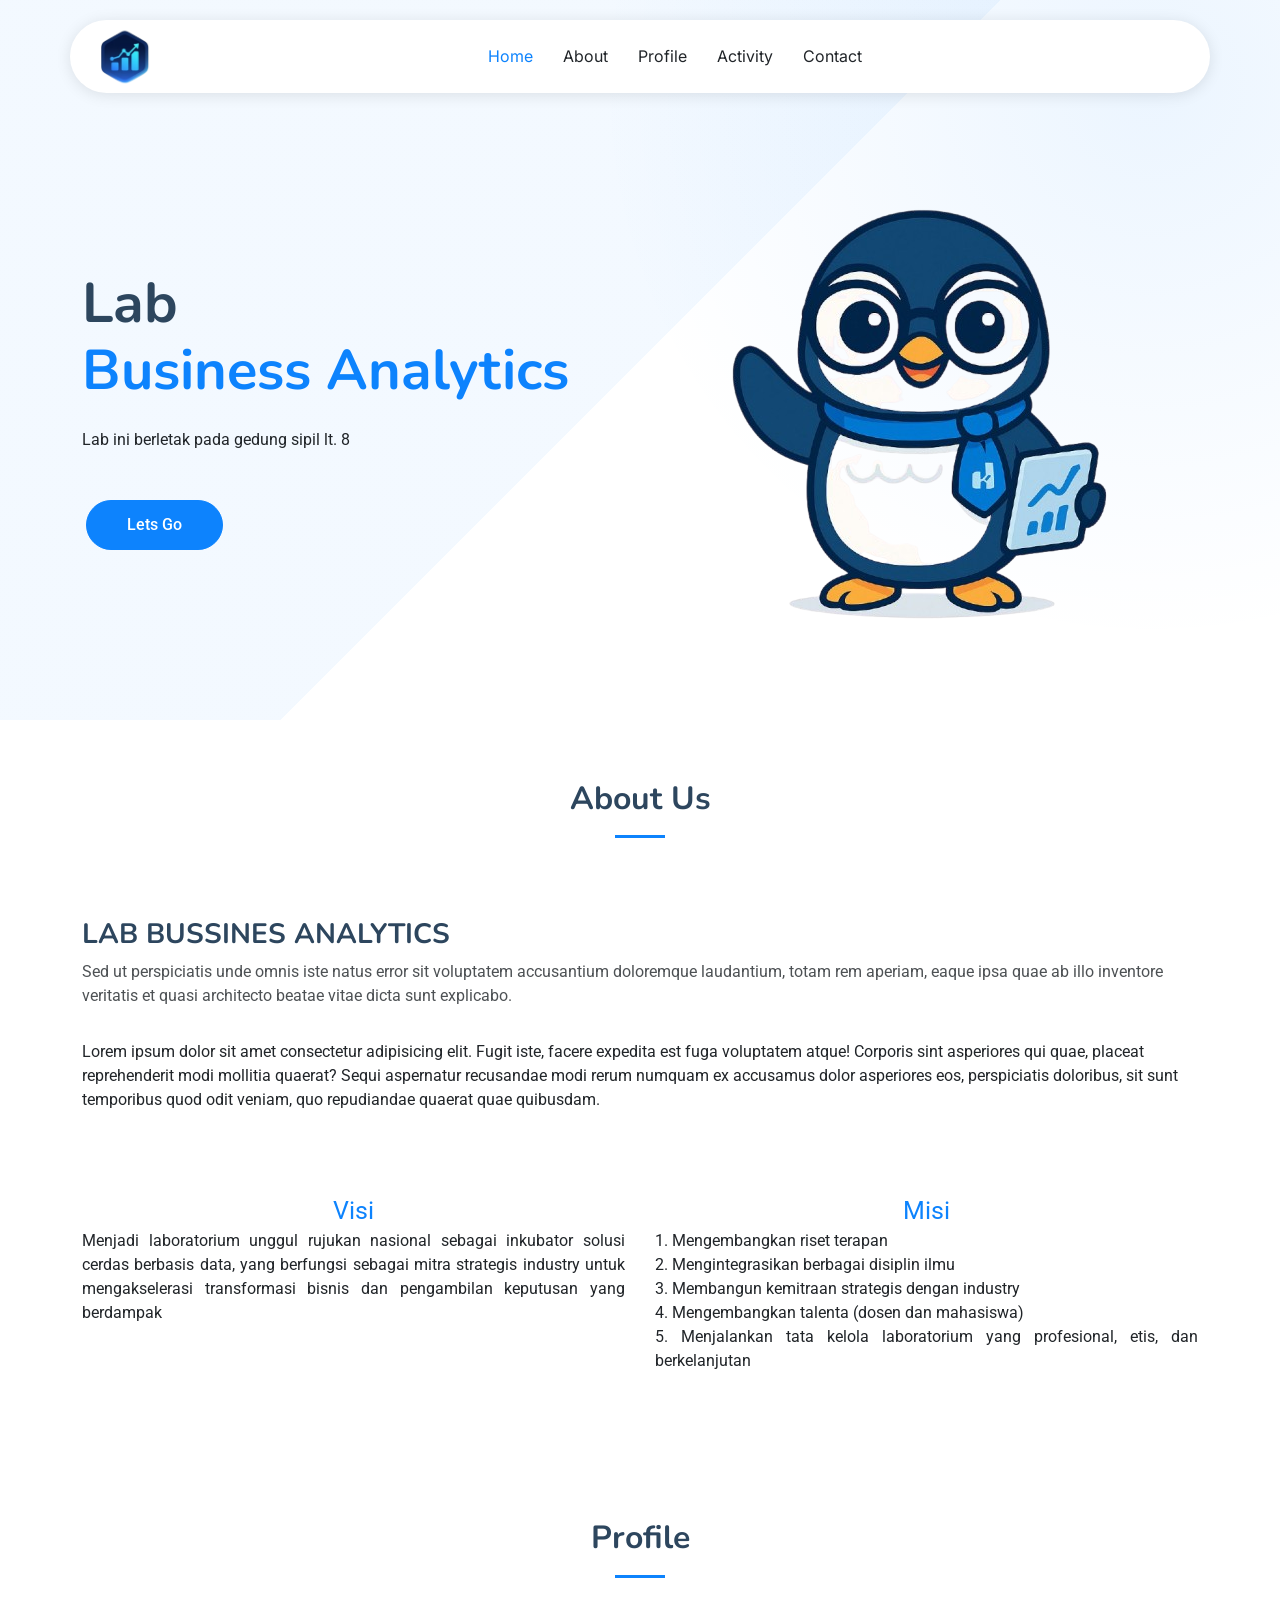
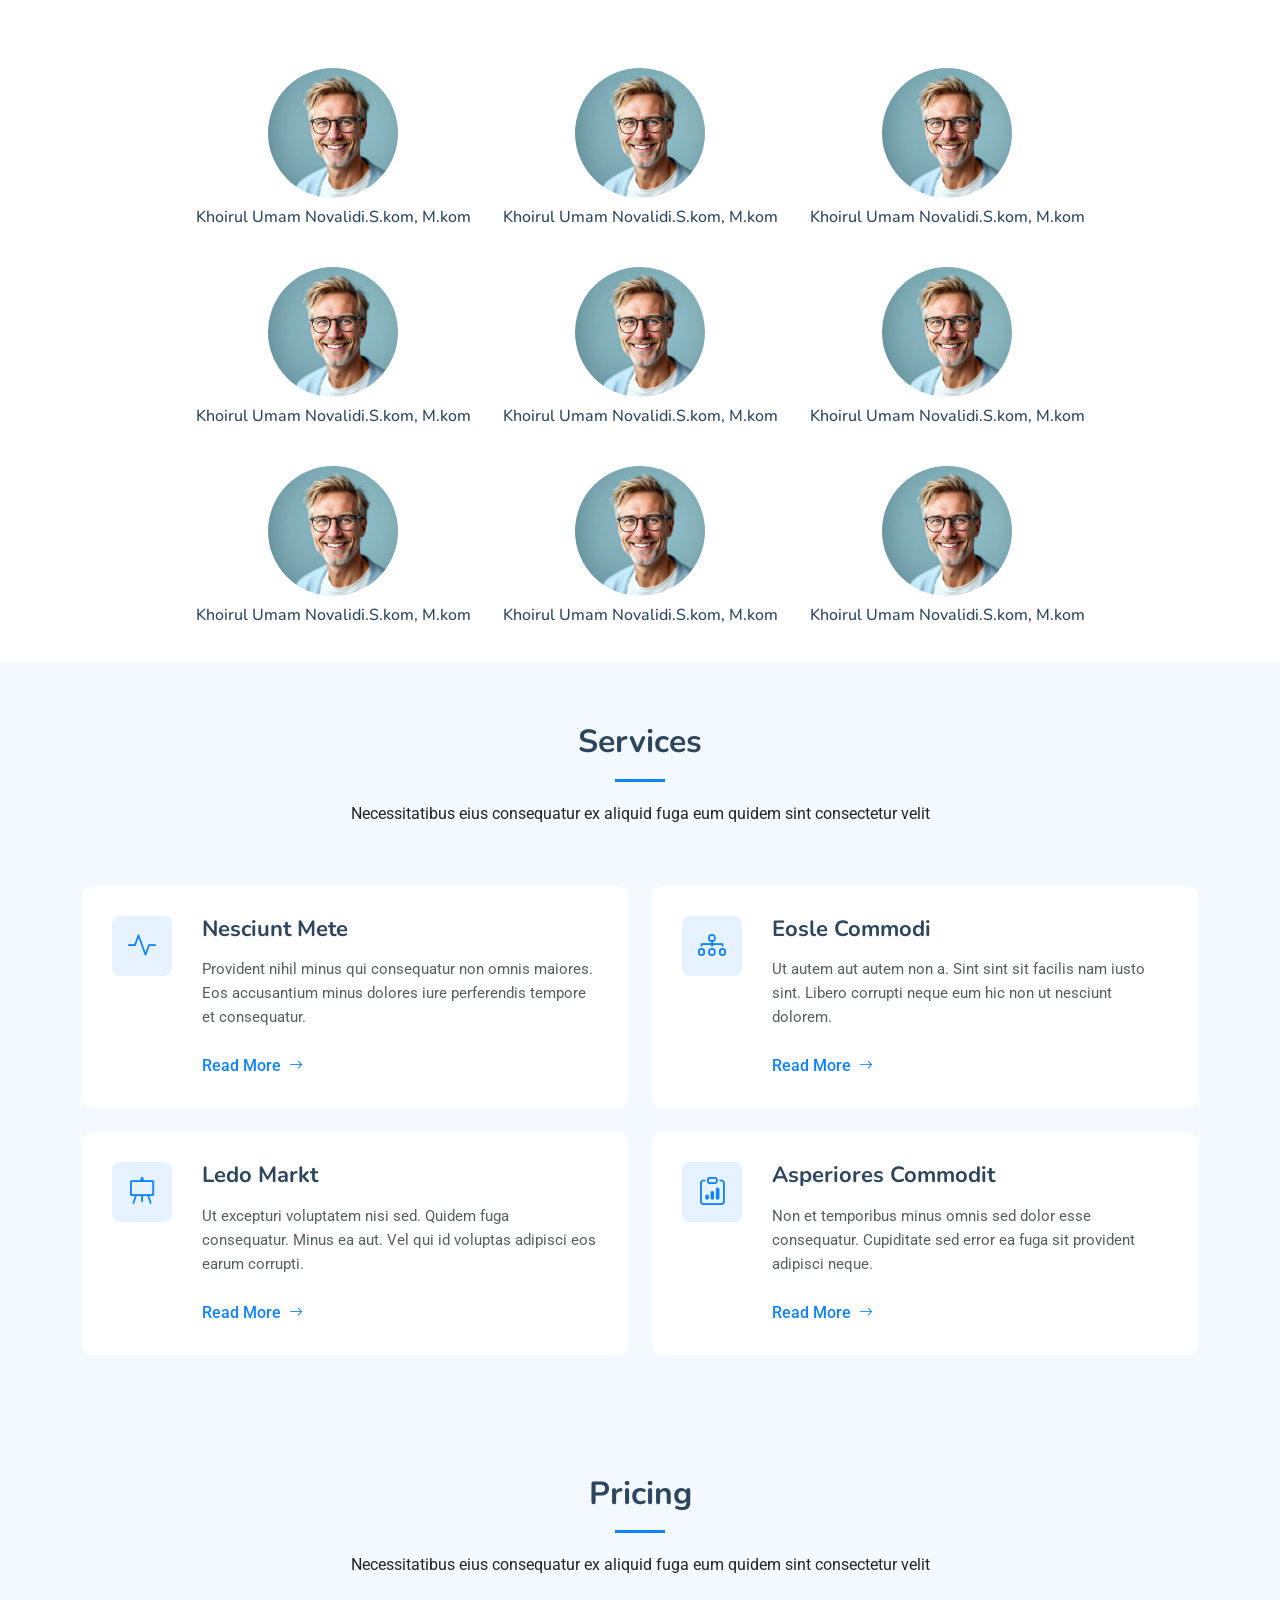
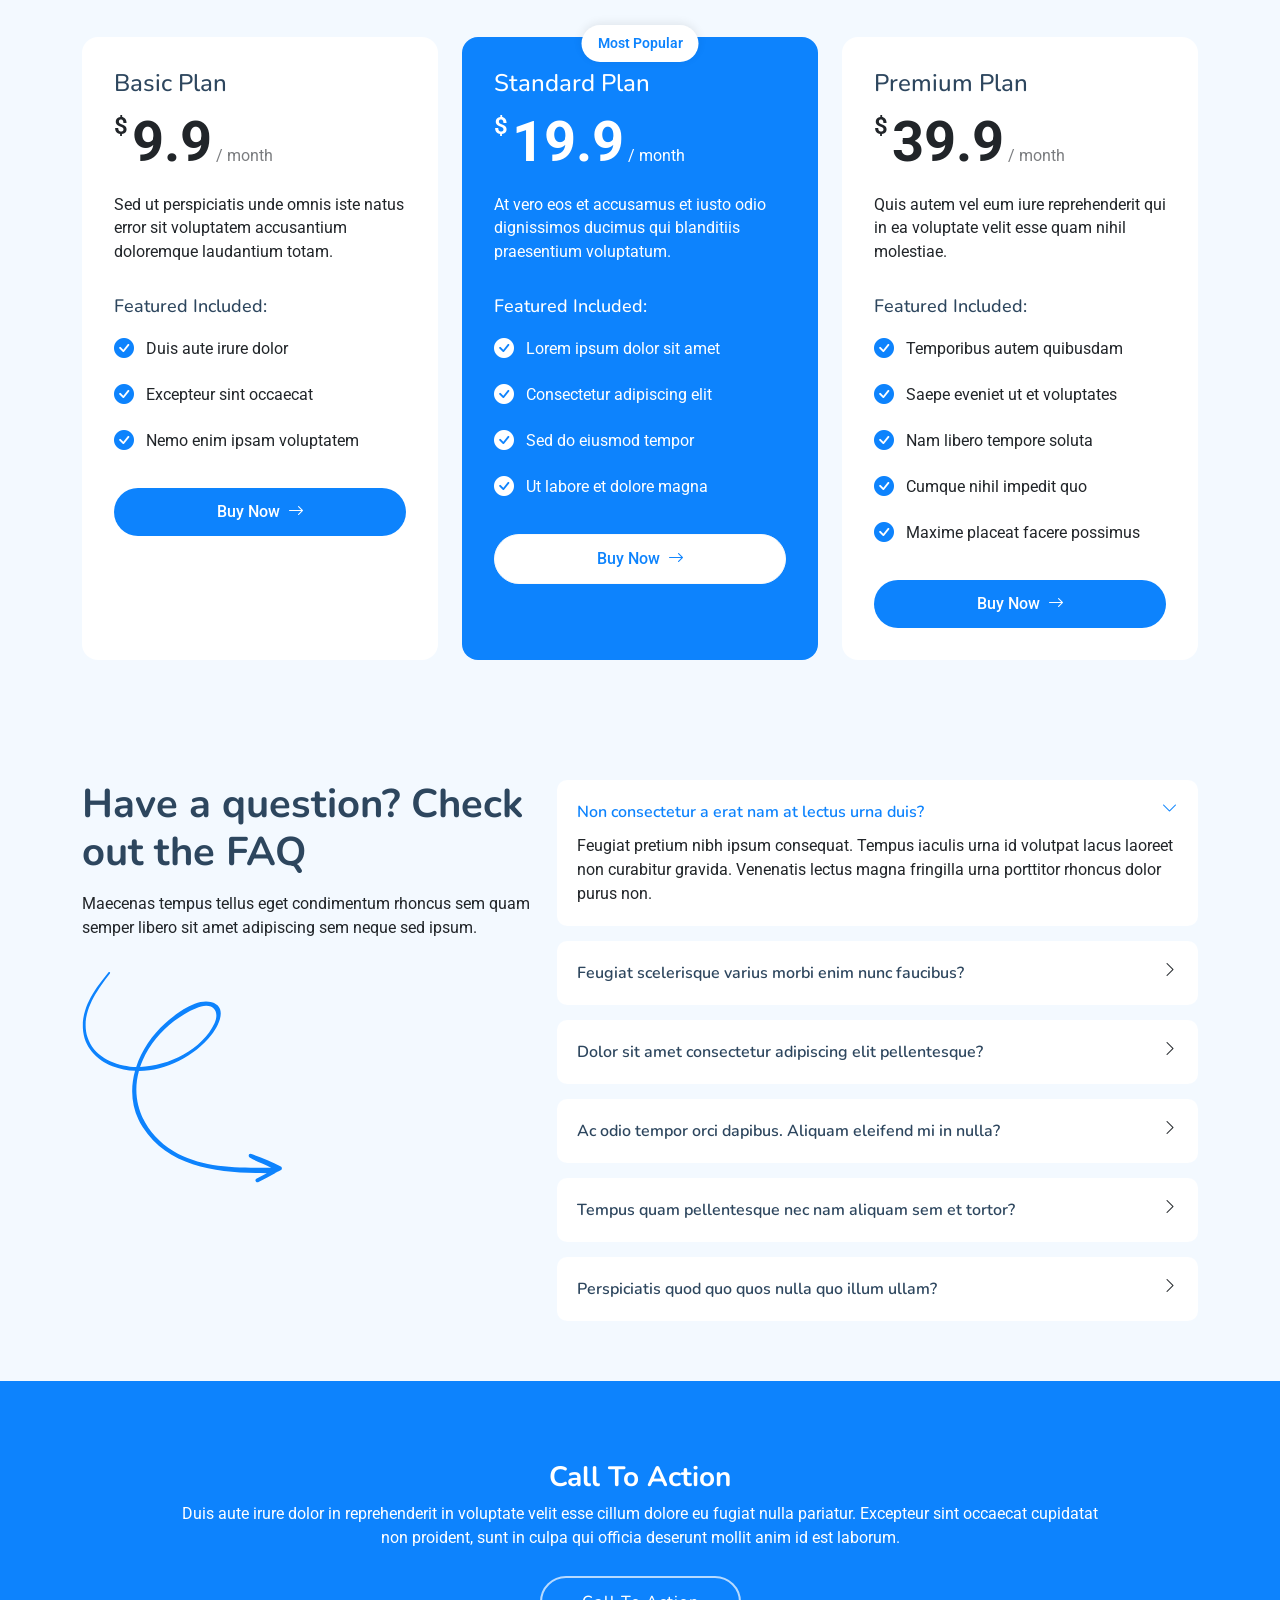
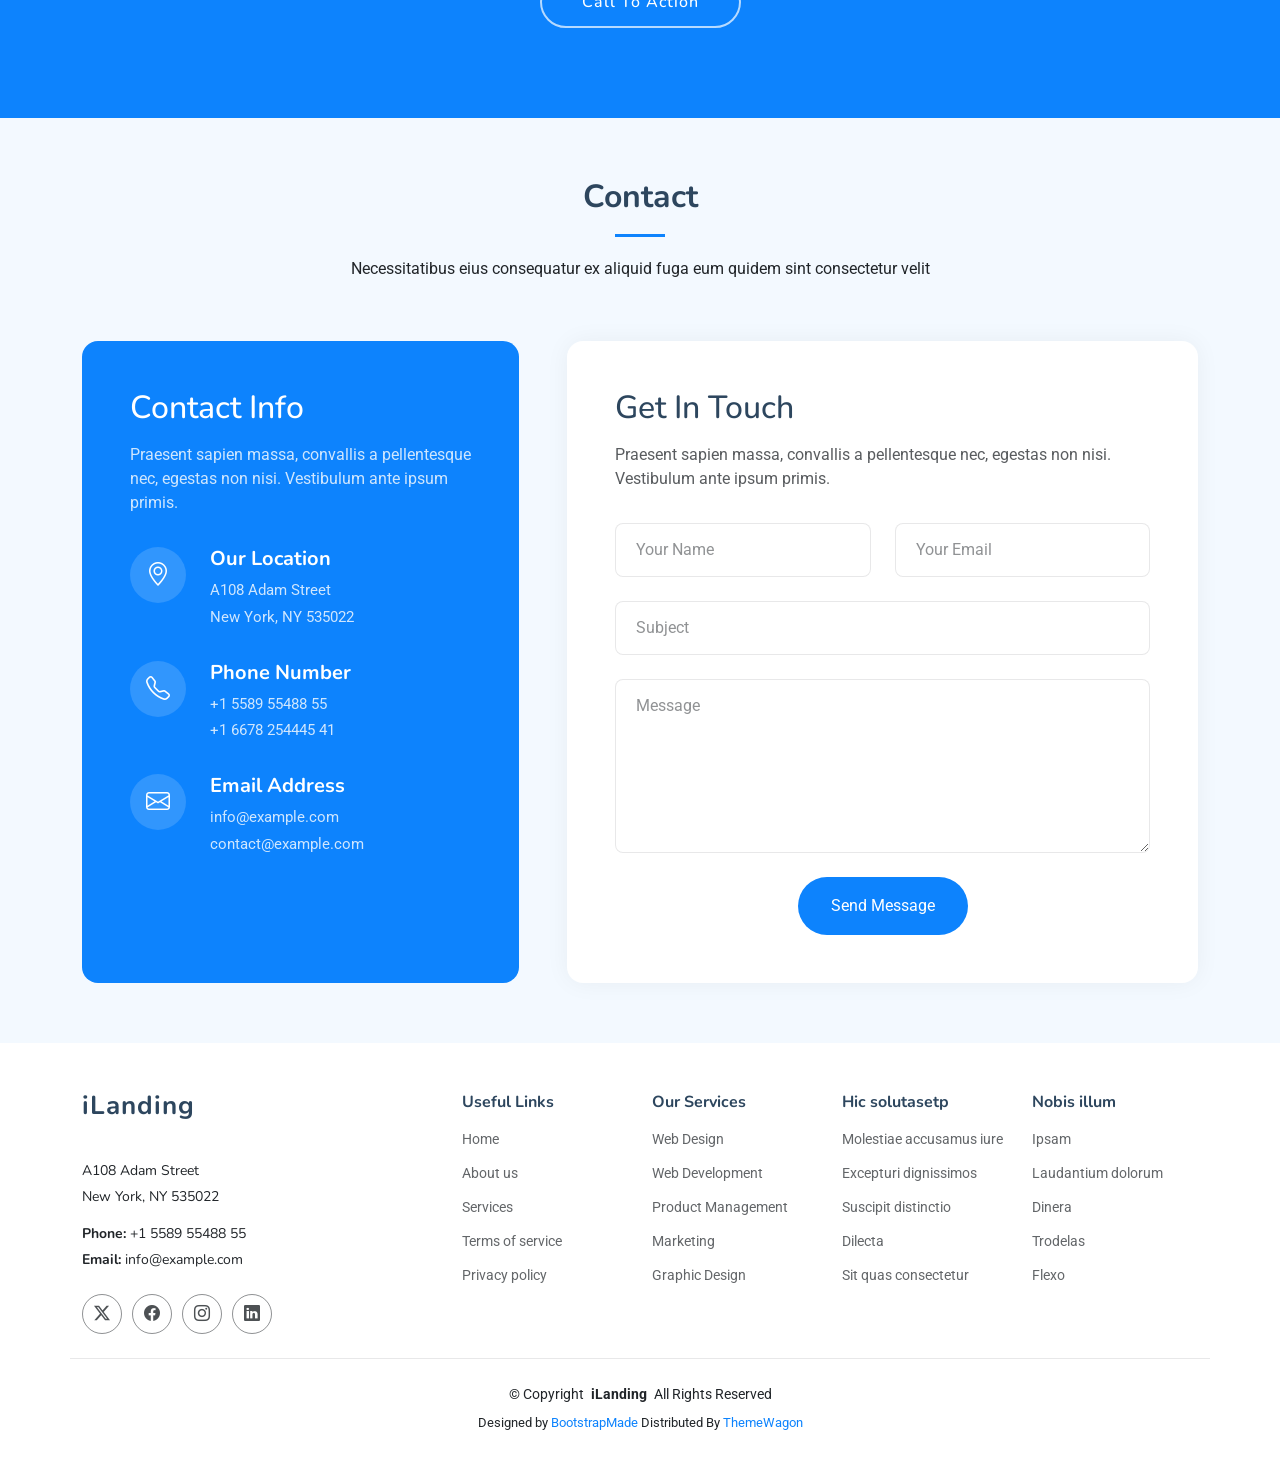
==== commit 1264392c: "perbaikan" ====
--- a/index.html
+++ b/index.html
@@ -27,13 +27,6 @@
   <!-- Main CSS File -->
   <link href="assets/css/style.css" rel="stylesheet">
 
-  <!-- =======================================================
-  * Template Name: iLanding
-  * Template URL: https://bootstrapmade.com/ilanding-bootstrap-landing-page-template/
-  * Updated: Nov 12 2024 with Bootstrap v5.3.3
-  * Author: BootstrapMade.com
-  * License: https://bootstrapmade.com/license/
-  ======================================================== -->
 </head>
 
 <body class="index-page">
@@ -43,7 +36,7 @@
 
       <a href="index.html" class="logo d-flex align-items-center me-auto me-xl-0">
         <!-- Uncomment the line below if you also wish to use an image logo -->
-        <img src="assets/img/logo-lab.png" alt="logo" style="width: 50px;">
+        <img src="assets/img/logo-lab.png" class="logo-lab" alt="logo">
         <h1 class="sitename"></h1>
       </a>
 
@@ -70,7 +63,7 @@
 
       <div class="container" data-aos="fade-up" data-aos-delay="100">
 
-        <div class="row align-items-center" style="height: 800px;">
+        <div class="row align-items-center">
           <div class="col-lg-6">
             <div class="hero-content" data-aos="fade-up" data-aos-delay="200">
 
@@ -105,9 +98,8 @@
       <div class="container" data-aos="fade-up" data-aos-delay="100">
           <div class="container section-title" data-aos="fade-up">
             <h2>About Us</h2>
-            <p>Necessitatibus eius consequatur ex aliquid fuga eum quidem sint consectetur velit</p>
-          </div>
-            <h2 class="about-title">LAB BUSSINES ANALYTICS</h2>
+          </div>
+            <h3 class="about-title">LAB BUSSINES ANALYTICS</h3>
             <p class="about-description">Sed ut perspiciatis unde omnis iste natus error sit voluptatem accusantium doloremque laudantium, 
               totam rem aperiam, eaque ipsa quae ab illo inventore veritatis et quasi architecto beatae vitae dicta sunt explicabo.</p>
             <p>Lorem ipsum dolor sit amet consectetur adipisicing elit. Fugit iste, facere expedita est fuga voluptatem atque! Corporis sint asperiores qui quae, 
@@ -134,7 +126,6 @@
     <section id="profile" class="profile section">
       <div class="container section-title" data-aos="fade-up">
         <h2>Profile</h2>
-        <p>Necessitatibus eius consequatur ex aliquid fuga eum quidem sint consectetur velit</p>
       </div>
       <div class="row-profile">
         <div class="profile-dosen">
--- a/assets/css/style.css
+++ b/assets/css/style.css
@@ -169,6 +169,10 @@
   padding-left: 5px;
 }
 
+.header .logo-lab {
+  width: 50px;
+}
+
 .header .btn-getstarted,
 .header .btn-getstarted:focus {
   color: var(--contrast-color);
@@ -199,6 +203,10 @@
 
   .header .logo {
     order: 1;
+  }
+
+  .header .logo-lab {
+    width: 30px;
   }
 
   .header .btn-getstarted {
@@ -830,7 +838,6 @@
 }
 
 
-
 @keyframes float-badge {
   0% {
     transform: translateY(0);
@@ -850,7 +857,7 @@
 --------------------------------------------------------------*/
 .about .about-title {
   font-size: 1.75rem;
-  margin-bottom: 1rem;
+  margin-bottom: 0.5rem;
   line-height: 1.2;
   font-weight: 700;
 }
@@ -884,7 +891,7 @@
   font-size: 1rem;
   color: #212529;
   line-height: 1.5;
-  max-width: 95%;
+  max-width: 100%;
   text-align: justify;
   line-height: 1.5rem;
 }
@@ -929,7 +936,7 @@
   max-width: 100%;
   overflow-x: hidden;
   box-sizing: border-box;
-  padding: 20px 350px;
+  padding: 20px 150px;
 }
 
 .profile .row-profile {
@@ -951,8 +958,8 @@
 
 .profile .profile-dosen .dosen-img {
   border-radius: 50%;
-  width: 150px;
-  height: 150px;
+  width: 130px;
+  height: 130px;
   object-fit: cover;
   margin-bottom: 10px;
 }
@@ -979,20 +986,34 @@
   }
 }
 
-@media (max-width: 576px) {
+@media (max-width: 500px) {
+  .profile {
+    padding: 10px 30px; /* kurangi jarak samping biar nggak mepet */
+  }
+
   .profile .row-profile {
-    flex-wrap: wrap;       /* di hp kecil jadi kebawah */
-    justify-content: center;
+    gap: 1rem;               /* jarak antar profil sedikit lebih rapat */
+    flex-wrap: wrap;         /* pastikan tetap kebawah */
+    justify-content: center; /* tetap di tengah */
   }
 
   .profile .profile-dosen {
-    flex-basis: 45%;
+    flex-basis: 100%;        /* satu baris satu profil */
+    max-width: 100%;
+  }
+
+  .profile .profile-dosen .dosen-img {
+    width: 90px;
+    height: 90px;
+    margin-bottom: 8px;
   }
 
   .profile .nama {
-    font-size: 0.85rem;
-  }
-}
+    font-size: 0.8rem;
+    white-space: normal; /* biarkan teks panjang turun ke bawah */
+  }
+}
+
 
 /* 🔹 Animasi fade-in untuk semua elemen di dalam .row-profile */
 .profile .row-profile {
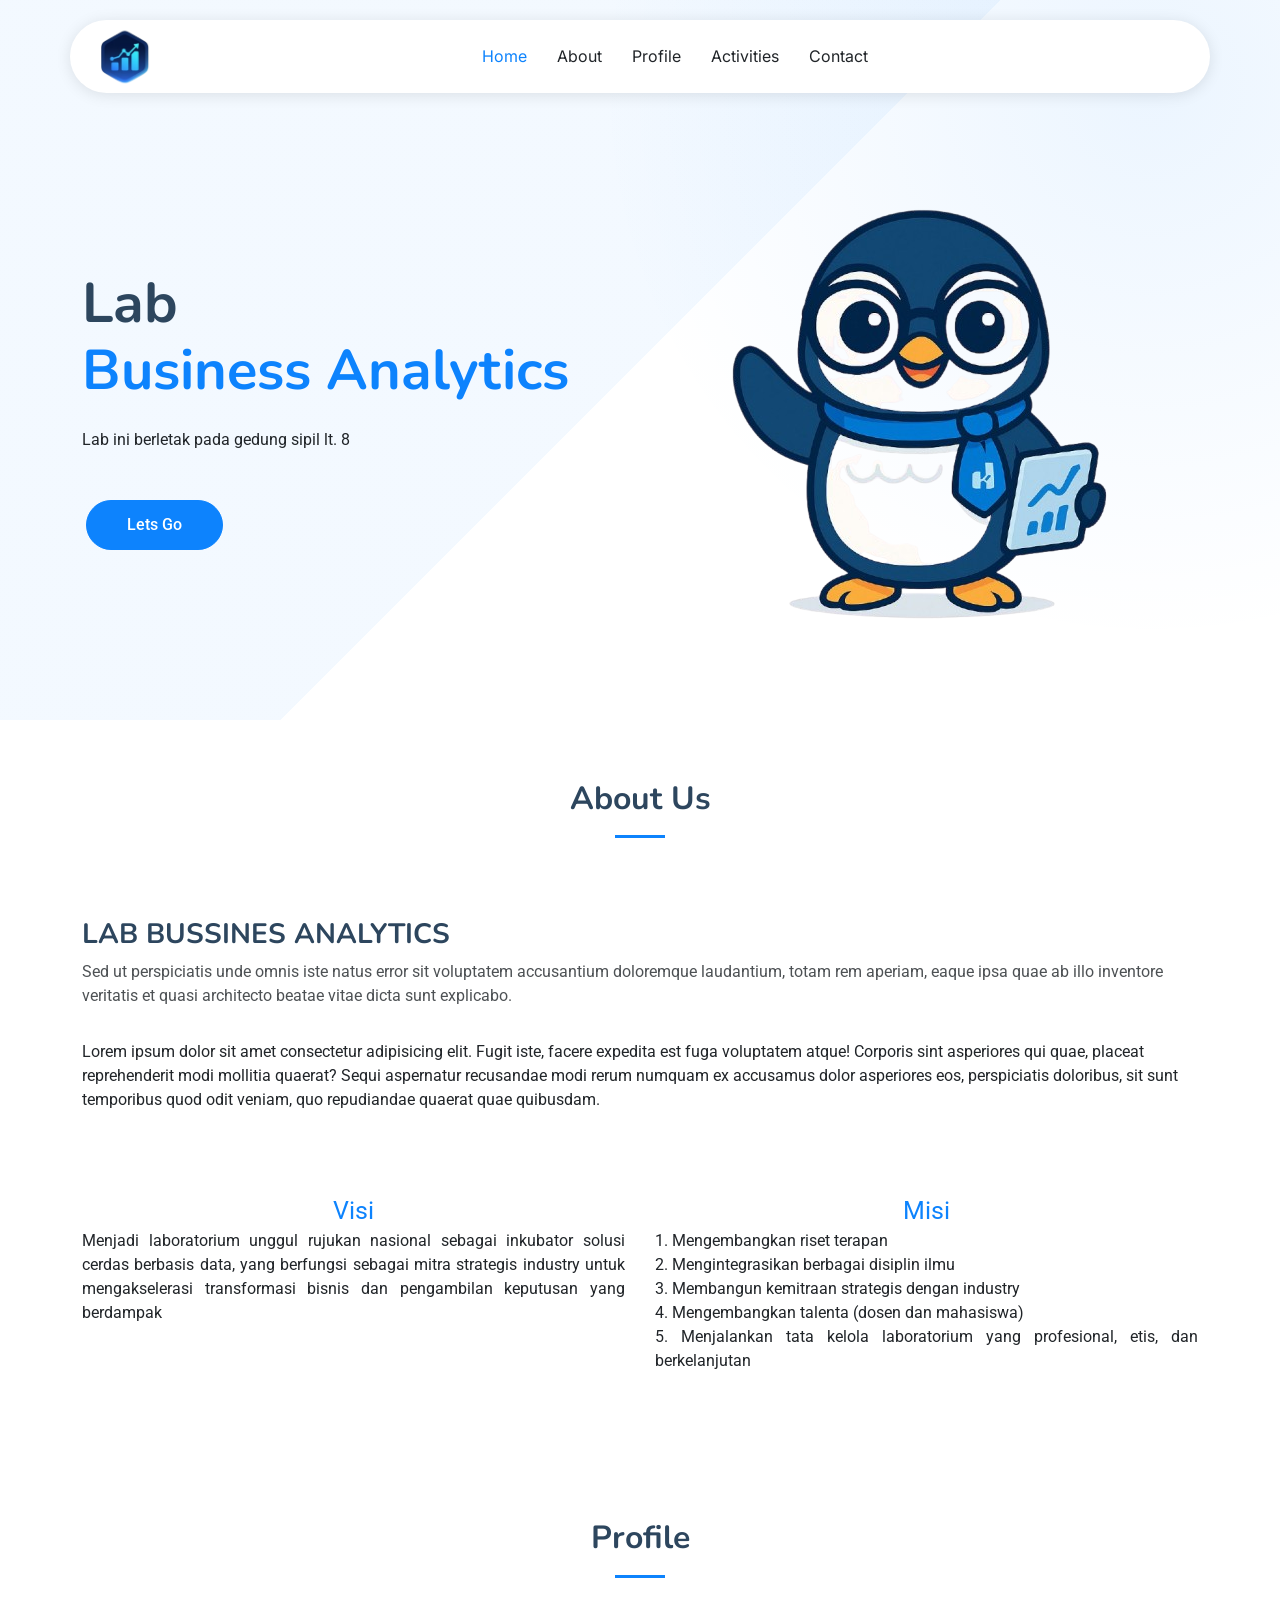
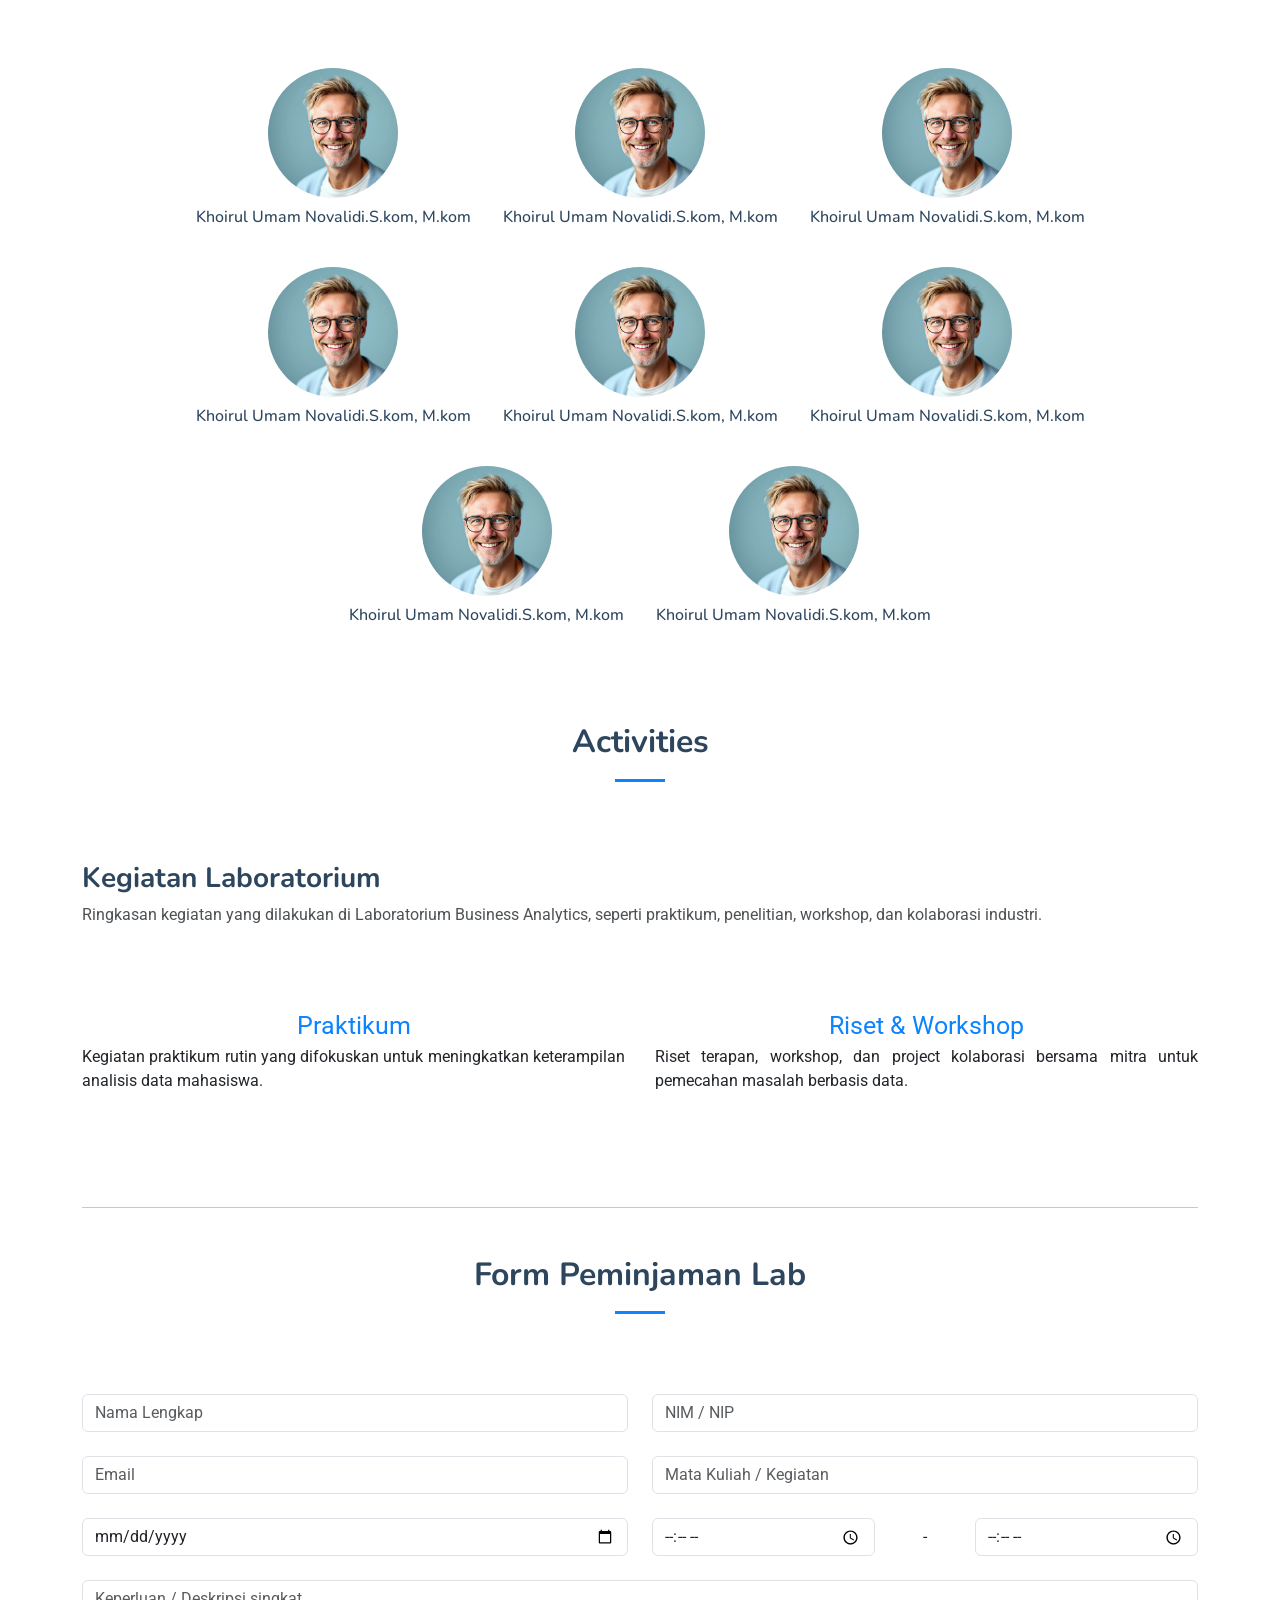
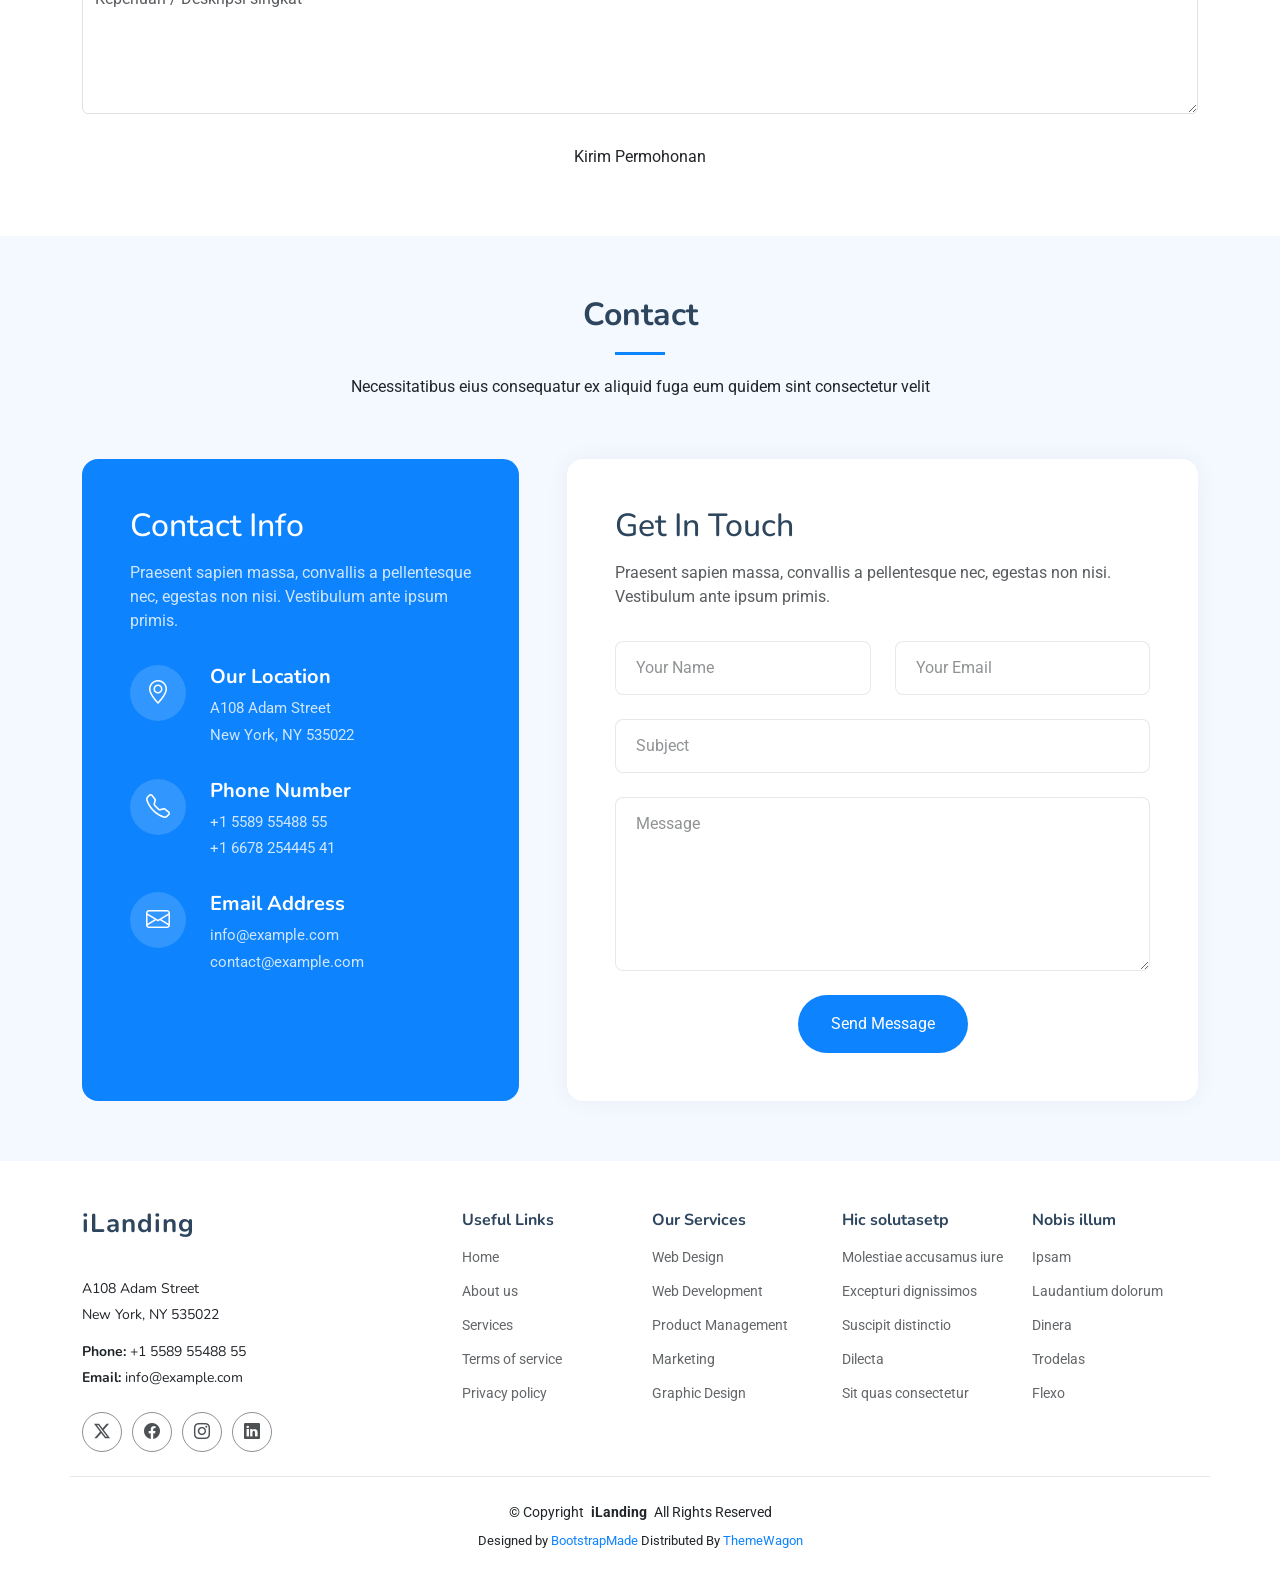
==== commit 08ff17b5: "form peminjaman" ====
--- a/index.html
+++ b/index.html
@@ -45,7 +45,7 @@
           <li><a href="#hero" class="active">Home</a></li>
           <li><a href="#about">About</a></li>
           <li><a href="#profile">Profile</a></li>
-          <li><a href="#services">Activity</a></li>
+          <li><a href="#activities">Activities</a></li>
           <li><a href="#contact">Contact</a></li>
         </ul>
         <i class="mobile-nav-toggle d-xl-none bi bi-list"></i>
@@ -96,28 +96,28 @@
     <section id="about" class="about section">
 
       <div class="container" data-aos="fade-up" data-aos-delay="100">
-          <div class="container section-title" data-aos="fade-up">
-            <h2>About Us</h2>
-          </div>
-            <h3 class="about-title">LAB BUSSINES ANALYTICS</h3>
-            <p class="about-description">Sed ut perspiciatis unde omnis iste natus error sit voluptatem accusantium doloremque laudantium, 
-              totam rem aperiam, eaque ipsa quae ab illo inventore veritatis et quasi architecto beatae vitae dicta sunt explicabo.</p>
-            <p>Lorem ipsum dolor sit amet consectetur adipisicing elit. Fugit iste, facere expedita est fuga voluptatem atque! Corporis sint asperiores qui quae, 
-              placeat reprehenderit modi mollitia quaerat? Sequi aspernatur recusandae modi rerum numquam ex accusamus dolor asperiores eos, perspiciatis doloribus, sit sunt temporibus quod odit veniam, quo repudiandae quaerat quae quibusdam.</p>
-            <div class="about-visimisi">
-              <div class="visi">
-                <span style="font-size: 25px;">Visi</span>
-                <p class="p-visi">Menjadi laboratorium unggul rujukan nasional sebagai inkubator solusi cerdas berbasis data, yang berfungsi sebagai mitra strategis industry untuk mengakselerasi transformasi bisnis dan pengambilan keputusan yang berdampak</p>
-              </div>
-              <div class="misi">
-                <span style="font-size: 25px;">Misi</span>
-                <p class="p-misi">1. Mengembangkan riset terapan <br>
-                    2. Mengintegrasikan berbagai disiplin ilmu <br>
-                    3. Membangun kemitraan strategis dengan industry <br>
-                    4. Mengembangkan talenta (dosen dan mahasiswa) <br>
-                    5. Menjalankan tata kelola laboratorium yang profesional, etis, dan berkelanjutan</p>
-              </div>
-            </div>
+        <div class="container section-title" data-aos="fade-up">
+          <h2>About Us</h2>
+        </div>
+        <h3 class="about-title">LAB BUSSINES ANALYTICS</h3>
+        <p class="about-description">Sed ut perspiciatis unde omnis iste natus error sit voluptatem accusantium doloremque laudantium, 
+          totam rem aperiam, eaque ipsa quae ab illo inventore veritatis et quasi architecto beatae vitae dicta sunt explicabo.</p>
+        <p>Lorem ipsum dolor sit amet consectetur adipisicing elit. Fugit iste, facere expedita est fuga voluptatem atque! Corporis sint asperiores qui quae, 
+          placeat reprehenderit modi mollitia quaerat? Sequi aspernatur recusandae modi rerum numquam ex accusamus dolor asperiores eos, perspiciatis doloribus, sit sunt temporibus quod odit veniam, quo repudiandae quaerat quae quibusdam.</p>
+        <div class="about-visimisi">
+          <div class="visi">
+            <span style="font-size: 25px;">Visi</span>
+            <p class="p-visi">Menjadi laboratorium unggul rujukan nasional sebagai inkubator solusi cerdas berbasis data, yang berfungsi sebagai mitra strategis industry untuk mengakselerasi transformasi bisnis dan pengambilan keputusan yang berdampak</p>
+          </div>
+          <div class="misi">
+            <span style="font-size: 25px;">Misi</span>
+            <p class="p-misi">1. Mengembangkan riset terapan <br>
+                2. Mengintegrasikan berbagai disiplin ilmu <br>
+                3. Membangun kemitraan strategis dengan industry <br>
+                4. Mengembangkan talenta (dosen dan mahasiswa) <br>
+                5. Menjalankan tata kelola laboratorium yang profesional, etis, dan berkelanjutan</p>
+          </div>
+        </div>
       </div>
 
     </section><!-- /About Section -->
@@ -160,308 +160,88 @@
           <a href=""><img src="assets/img/avatar-1.webp" alt="Dosen" class="dosen-img"></a>
           <h3 class="nama">Khoirul Umam Novalidi.S.kom, M.kom</h3>
         </div>
-        <div class="profile-dosen">
-          <a href=""><img src="assets/img/avatar-1.webp" alt="Dosen" class="dosen-img"></a>
-          <h3 class="nama">Khoirul Umam Novalidi.S.kom, M.kom</h3>
-        </div>
       </div>
     </section>
 
-    <!-- Services Section -->
-    <section id="services" class="services section light-background">
-
-      <!-- Section Title -->
-      <div class="container section-title" data-aos="fade-up">
-        <h2>Services</h2>
-        <p>Necessitatibus eius consequatur ex aliquid fuga eum quidem sint consectetur velit</p>
-      </div><!-- End Section Title -->
+    <!-- Activities Section -->
+    <section id="activities" class="about section">
 
       <div class="container" data-aos="fade-up" data-aos-delay="100">
-
-        <div class="row g-4">
-
-          <div class="col-lg-6" data-aos="fade-up" data-aos-delay="100">
-            <div class="service-card d-flex">
-              <div class="icon flex-shrink-0">
-                <i class="bi bi-activity"></i>
+        <div class="container section-title" data-aos="fade-up">
+          <h2>Activities</h2>
+        </div>
+        <h3 class="about-title">Kegiatan Laboratorium</h3>
+        <p class="about-description">Ringkasan kegiatan yang dilakukan di Laboratorium Business Analytics, seperti praktikum, penelitian, workshop, dan kolaborasi industri.</p>
+
+        <div class="about-visimisi">
+          <div class="visi">
+            <span style="font-size: 25px;">Praktikum</span>
+            <p class="p-visi">Kegiatan praktikum rutin yang difokuskan untuk meningkatkan keterampilan analisis data mahasiswa.</p>
+          </div>
+          <div class="misi">
+            <span style="font-size: 25px;">Riset & Workshop</span>
+            <p class="p-misi">Riset terapan, workshop, dan project kolaborasi bersama mitra untuk pemecahan masalah berbasis data.</p>
+          </div>
+        </div>
+
+        <hr class="my-5">
+
+        <div class="container section-title" data-aos="fade-up">
+          <h2>Form Peminjaman Lab</h2>
+        </div>
+
+        <form action="forms/contact.php" method="post" class="php-email-form" data-aos="fade-up" data-aos-delay="200">
+          <div class="row gy-4">
+
+            <div class="col-md-6">
+              <input type="text" name="nama_peminjam" class="form-control" placeholder="Nama Lengkap" required>
+            </div>
+
+            <div class="col-md-6">
+              <input type="text" name="nim" class="form-control" placeholder="NIM / NIP" required>
+            </div>
+
+            <div class="col-md-6">
+              <input type="email" name="email" class="form-control" placeholder="Email" required>
+            </div>
+
+            <div class="col-md-6">
+              <input type="text" name="mata_kuliah" class="form-control" placeholder="Mata Kuliah / Kegiatan" required>
+            </div>
+
+            <div class="col-md-6">
+              <input type="date" name="tanggal" class="form-control" placeholder="Tanggal" required>
+            </div>
+
+            <div class="col-md-6">
+              <div class="row align-items-center g-2">
+                <div class="col-5">
+                  <input type="time" name="waktu_mulai" class="form-control" placeholder="Waktu Mulai" required>
+                </div>
+                <div class="col-2 text-center">-</div>
+                <div class="col-5">
+                  <input type="time" name="waktu_selesai" class="form-control" placeholder="Waktu Selesai" required>
+                </div>
               </div>
-              <div>
-                <h3>Nesciunt Mete</h3>
-                <p>Provident nihil minus qui consequatur non omnis maiores. Eos accusantium minus dolores iure perferendis tempore et consequatur.</p>
-                <a href="service-details.html" class="read-more">Read More <i class="bi bi-arrow-right"></i></a>
-              </div>
-            </div>
-          </div><!-- End Service Card -->
-
-          <div class="col-lg-6" data-aos="fade-up" data-aos-delay="200">
-            <div class="service-card d-flex">
-              <div class="icon flex-shrink-0">
-                <i class="bi bi-diagram-3"></i>
-              </div>
-              <div>
-                <h3>Eosle Commodi</h3>
-                <p>Ut autem aut autem non a. Sint sint sit facilis nam iusto sint. Libero corrupti neque eum hic non ut nesciunt dolorem.</p>
-                <a href="service-details.html" class="read-more">Read More <i class="bi bi-arrow-right"></i></a>
-              </div>
-            </div>
-          </div><!-- End Service Card -->
-
-          <div class="col-lg-6" data-aos="fade-up" data-aos-delay="300">
-            <div class="service-card d-flex">
-              <div class="icon flex-shrink-0">
-                <i class="bi bi-easel"></i>
-              </div>
-              <div>
-                <h3>Ledo Markt</h3>
-                <p>Ut excepturi voluptatem nisi sed. Quidem fuga consequatur. Minus ea aut. Vel qui id voluptas adipisci eos earum corrupti.</p>
-                <a href="service-details.html" class="read-more">Read More <i class="bi bi-arrow-right"></i></a>
-              </div>
-            </div>
-          </div><!-- End Service Card -->
-
-          <div class="col-lg-6" data-aos="fade-up" data-aos-delay="400">
-            <div class="service-card d-flex">
-              <div class="icon flex-shrink-0">
-                <i class="bi bi-clipboard-data"></i>
-              </div>
-              <div>
-                <h3>Asperiores Commodit</h3>
-                <p>Non et temporibus minus omnis sed dolor esse consequatur. Cupiditate sed error ea fuga sit provident adipisci neque.</p>
-                <a href="service-details.html" class="read-more">Read More <i class="bi bi-arrow-right"></i></a>
-              </div>
-            </div>
-          </div><!-- End Service Card -->
-
-        </div>
-
-      </div>
-
-    </section><!-- /Services Section -->
-
-    <!-- Pricing Section -->
-    <section id="pricing" class="pricing section light-background">
-
-      <!-- Section Title -->
-      <div class="container section-title" data-aos="fade-up">
-        <h2>Pricing</h2>
-        <p>Necessitatibus eius consequatur ex aliquid fuga eum quidem sint consectetur velit</p>
-      </div><!-- End Section Title -->
-
-      <div class="container" data-aos="fade-up" data-aos-delay="100">
-
-        <div class="row g-4 justify-content-center">
-
-          <!-- Basic Plan -->
-          <div class="col-lg-4" data-aos="fade-up" data-aos-delay="100">
-            <div class="pricing-card">
-              <h3>Basic Plan</h3>
-              <div class="price">
-                <span class="currency">$</span>
-                <span class="amount">9.9</span>
-                <span class="period">/ month</span>
-              </div>
-              <p class="description">Sed ut perspiciatis unde omnis iste natus error sit voluptatem accusantium doloremque laudantium totam.</p>
-
-              <h4>Featured Included:</h4>
-              <ul class="features-list">
-                <li>
-                  <i class="bi bi-check-circle-fill"></i>
-                  Duis aute irure dolor
-                </li>
-                <li>
-                  <i class="bi bi-check-circle-fill"></i>
-                  Excepteur sint occaecat
-                </li>
-                <li>
-                  <i class="bi bi-check-circle-fill"></i>
-                  Nemo enim ipsam voluptatem
-                </li>
-              </ul>
-
-              <a href="#" class="btn btn-primary">
-                Buy Now
-                <i class="bi bi-arrow-right"></i>
-              </a>
-            </div>
-          </div>
-
-          <!-- Standard Plan -->
-          <div class="col-lg-4" data-aos="fade-up" data-aos-delay="200">
-            <div class="pricing-card popular">
-              <div class="popular-badge">Most Popular</div>
-              <h3>Standard Plan</h3>
-              <div class="price">
-                <span class="currency">$</span>
-                <span class="amount">19.9</span>
-                <span class="period">/ month</span>
-              </div>
-              <p class="description">At vero eos et accusamus et iusto odio dignissimos ducimus qui blanditiis praesentium voluptatum.</p>
-
-              <h4>Featured Included:</h4>
-              <ul class="features-list">
-                <li>
-                  <i class="bi bi-check-circle-fill"></i>
-                  Lorem ipsum dolor sit amet
-                </li>
-                <li>
-                  <i class="bi bi-check-circle-fill"></i>
-                  Consectetur adipiscing elit
-                </li>
-                <li>
-                  <i class="bi bi-check-circle-fill"></i>
-                  Sed do eiusmod tempor
-                </li>
-                <li>
-                  <i class="bi bi-check-circle-fill"></i>
-                  Ut labore et dolore magna
-                </li>
-              </ul>
-
-              <a href="#" class="btn btn-light">
-                Buy Now
-                <i class="bi bi-arrow-right"></i>
-              </a>
-            </div>
-          </div>
-
-          <!-- Premium Plan -->
-          <div class="col-lg-4" data-aos="fade-up" data-aos-delay="300">
-            <div class="pricing-card">
-              <h3>Premium Plan</h3>
-              <div class="price">
-                <span class="currency">$</span>
-                <span class="amount">39.9</span>
-                <span class="period">/ month</span>
-              </div>
-              <p class="description">Quis autem vel eum iure reprehenderit qui in ea voluptate velit esse quam nihil molestiae.</p>
-
-              <h4>Featured Included:</h4>
-              <ul class="features-list">
-                <li>
-                  <i class="bi bi-check-circle-fill"></i>
-                  Temporibus autem quibusdam
-                </li>
-                <li>
-                  <i class="bi bi-check-circle-fill"></i>
-                  Saepe eveniet ut et voluptates
-                </li>
-                <li>
-                  <i class="bi bi-check-circle-fill"></i>
-                  Nam libero tempore soluta
-                </li>
-                <li>
-                  <i class="bi bi-check-circle-fill"></i>
-                  Cumque nihil impedit quo
-                </li>
-                <li>
-                  <i class="bi bi-check-circle-fill"></i>
-                  Maxime placeat facere possimus
-                </li>
-              </ul>
-
-              <a href="#" class="btn btn-primary">
-                Buy Now
-                <i class="bi bi-arrow-right"></i>
-              </a>
-            </div>
-          </div>
-
-        </div>
-
-      </div>
-
-    </section><!-- /Pricing Section -->
-
-    <!-- Faq Section -->
-    <section class="faq-9 faq section light-background" id="faq">
-
-      <div class="container">
-        <div class="row">
-
-          <div class="col-lg-5" data-aos="fade-up">
-            <h2 class="faq-title">Have a question? Check out the FAQ</h2>
-            <p class="faq-description">Maecenas tempus tellus eget condimentum rhoncus sem quam semper libero sit amet adipiscing sem neque sed ipsum.</p>
-            <div class="faq-arrow d-none d-lg-block" data-aos="fade-up" data-aos-delay="200">
-              <svg class="faq-arrow" width="200" height="211" viewBox="0 0 200 211" fill="none" xmlns="http://www.w3.org/2000/svg">
-                <path d="M198.804 194.488C189.279 189.596 179.529 185.52 169.407 182.07L169.384 182.049C169.227 181.994 169.07 181.939 168.912 181.884C166.669 181.139 165.906 184.546 167.669 185.615C174.053 189.473 182.761 191.837 189.146 195.695C156.603 195.912 119.781 196.591 91.266 179.049C62.5221 161.368 48.1094 130.695 56.934 98.891C84.5539 98.7247 112.556 84.0176 129.508 62.667C136.396 53.9724 146.193 35.1448 129.773 30.2717C114.292 25.6624 93.7109 41.8875 83.1971 51.3147C70.1109 63.039 59.63 78.433 54.2039 95.0087C52.1221 94.9842 50.0776 94.8683 48.0703 94.6608C30.1803 92.8027 11.2197 83.6338 5.44902 65.1074C-1.88449 41.5699 14.4994 19.0183 27.9202 1.56641C28.6411 0.625793 27.2862 -0.561638 26.5419 0.358501C13.4588 16.4098 -0.221091 34.5242 0.896608 56.5659C1.8218 74.6941 14.221 87.9401 30.4121 94.2058C37.7076 97.0203 45.3454 98.5003 53.0334 98.8449C47.8679 117.532 49.2961 137.487 60.7729 155.283C87.7615 197.081 139.616 201.147 184.786 201.155L174.332 206.827C172.119 208.033 174.345 211.287 176.537 210.105C182.06 207.125 187.582 204.122 193.084 201.144C193.346 201.147 195.161 199.887 195.423 199.868C197.08 198.548 193.084 201.144 195.528 199.81C196.688 199.192 197.846 198.552 199.006 197.935C200.397 197.167 200.007 195.087 198.804 194.488ZM60.8213 88.0427C67.6894 72.648 78.8538 59.1566 92.1207 49.0388C98.8475 43.9065 106.334 39.2953 114.188 36.1439C117.295 34.8947 120.798 33.6609 124.168 33.635C134.365 33.5511 136.354 42.9911 132.638 51.031C120.47 77.4222 86.8639 93.9837 58.0983 94.9666C58.8971 92.6666 59.783 90.3603 60.8213 88.0427Z" fill="currentColor"></path>
-              </svg>
-            </div>
-          </div>
-
-          <div class="col-lg-7" data-aos="fade-up" data-aos-delay="300">
-            <div class="faq-container">
-
-              <div class="faq-item faq-active">
-                <h3>Non consectetur a erat nam at lectus urna duis?</h3>
-                <div class="faq-content">
-                  <p>Feugiat pretium nibh ipsum consequat. Tempus iaculis urna id volutpat lacus laoreet non curabitur gravida. Venenatis lectus magna fringilla urna porttitor rhoncus dolor purus non.</p>
-                </div>
-                <i class="faq-toggle bi bi-chevron-right"></i>
-              </div><!-- End Faq item-->
-
-              <div class="faq-item">
-                <h3>Feugiat scelerisque varius morbi enim nunc faucibus?</h3>
-                <div class="faq-content">
-                  <p>Dolor sit amet consectetur adipiscing elit pellentesque habitant morbi. Id interdum velit laoreet id donec ultrices. Fringilla phasellus faucibus scelerisque eleifend donec pretium. Est pellentesque elit ullamcorper dignissim. Mauris ultrices eros in cursus turpis massa tincidunt dui.</p>
-                </div>
-                <i class="faq-toggle bi bi-chevron-right"></i>
-              </div><!-- End Faq item-->
-
-              <div class="faq-item">
-                <h3>Dolor sit amet consectetur adipiscing elit pellentesque?</h3>
-                <div class="faq-content">
-                  <p>Eleifend mi in nulla posuere sollicitudin aliquam ultrices sagittis orci. Faucibus pulvinar elementum integer enim. Sem nulla pharetra diam sit amet nisl suscipit. Rutrum tellus pellentesque eu tincidunt. Lectus urna duis convallis convallis tellus. Urna molestie at elementum eu facilisis sed odio morbi quis</p>
-                </div>
-                <i class="faq-toggle bi bi-chevron-right"></i>
-              </div><!-- End Faq item-->
-
-              <div class="faq-item">
-                <h3>Ac odio tempor orci dapibus. Aliquam eleifend mi in nulla?</h3>
-                <div class="faq-content">
-                  <p>Dolor sit amet consectetur adipiscing elit pellentesque habitant morbi. Id interdum velit laoreet id donec ultrices. Fringilla phasellus faucibus scelerisque eleifend donec pretium. Est pellentesque elit ullamcorper dignissim. Mauris ultrices eros in cursus turpis massa tincidunt dui.</p>
-                </div>
-                <i class="faq-toggle bi bi-chevron-right"></i>
-              </div><!-- End Faq item-->
-
-              <div class="faq-item">
-                <h3>Tempus quam pellentesque nec nam aliquam sem et tortor?</h3>
-                <div class="faq-content">
-                  <p>Molestie a iaculis at erat pellentesque adipiscing commodo. Dignissim suspendisse in est ante in. Nunc vel risus commodo viverra maecenas accumsan. Sit amet nisl suscipit adipiscing bibendum est. Purus gravida quis blandit turpis cursus in</p>
-                </div>
-                <i class="faq-toggle bi bi-chevron-right"></i>
-              </div><!-- End Faq item-->
-
-              <div class="faq-item">
-                <h3>Perspiciatis quod quo quos nulla quo illum ullam?</h3>
-                <div class="faq-content">
-                  <p>Enim ea facilis quaerat voluptas quidem et dolorem. Quis et consequatur non sed in suscipit sequi. Distinctio ipsam dolore et.</p>
-                </div>
-                <i class="faq-toggle bi bi-chevron-right"></i>
-              </div><!-- End Faq item-->
-
-            </div>
-          </div>
-
-        </div>
-      </div>
-    </section><!-- /Faq Section -->
-
-    <!-- Call To Action 2 Section -->
-    <section id="call-to-action-2" class="call-to-action-2 section dark-background">
-
-      <div class="container">
-        <div class="row justify-content-center" data-aos="zoom-in" data-aos-delay="100">
-          <div class="col-xl-10">
-            <div class="text-center">
-              <h3>Call To Action</h3>
-              <p>Duis aute irure dolor in reprehenderit in voluptate velit esse cillum dolore eu fugiat nulla pariatur. Excepteur sint occaecat cupidatat non proident, sunt in culpa qui officia deserunt mollit anim id est laborum.</p>
-              <a class="cta-btn" href="#">Call To Action</a>
-            </div>
-          </div>
-        </div>
-      </div>
-
-    </section><!-- /Call To Action 2 Section -->
+            </div>
+
+            <div class="col-12">
+              <textarea name="keperluan" class="form-control" rows="5" placeholder="Keperluan / Deskripsi singkat" required></textarea>
+            </div>
+
+            <div class="col-12 text-center">
+              <div class="loading">Loading</div>
+              <div class="error-message"></div>
+              <div class="sent-message">Permohonan peminjaman telah dikirim. Terima kasih!</div>
+              <button type="submit" class="btn">Kirim Permohonan</button>
+            </div>
+
+          </div>
+        </form>
+
+      </div>
+
+    </section><!-- /Activities Section -->
 
     <!-- Contact Section -->
     <section id="contact" class="contact section light-background">
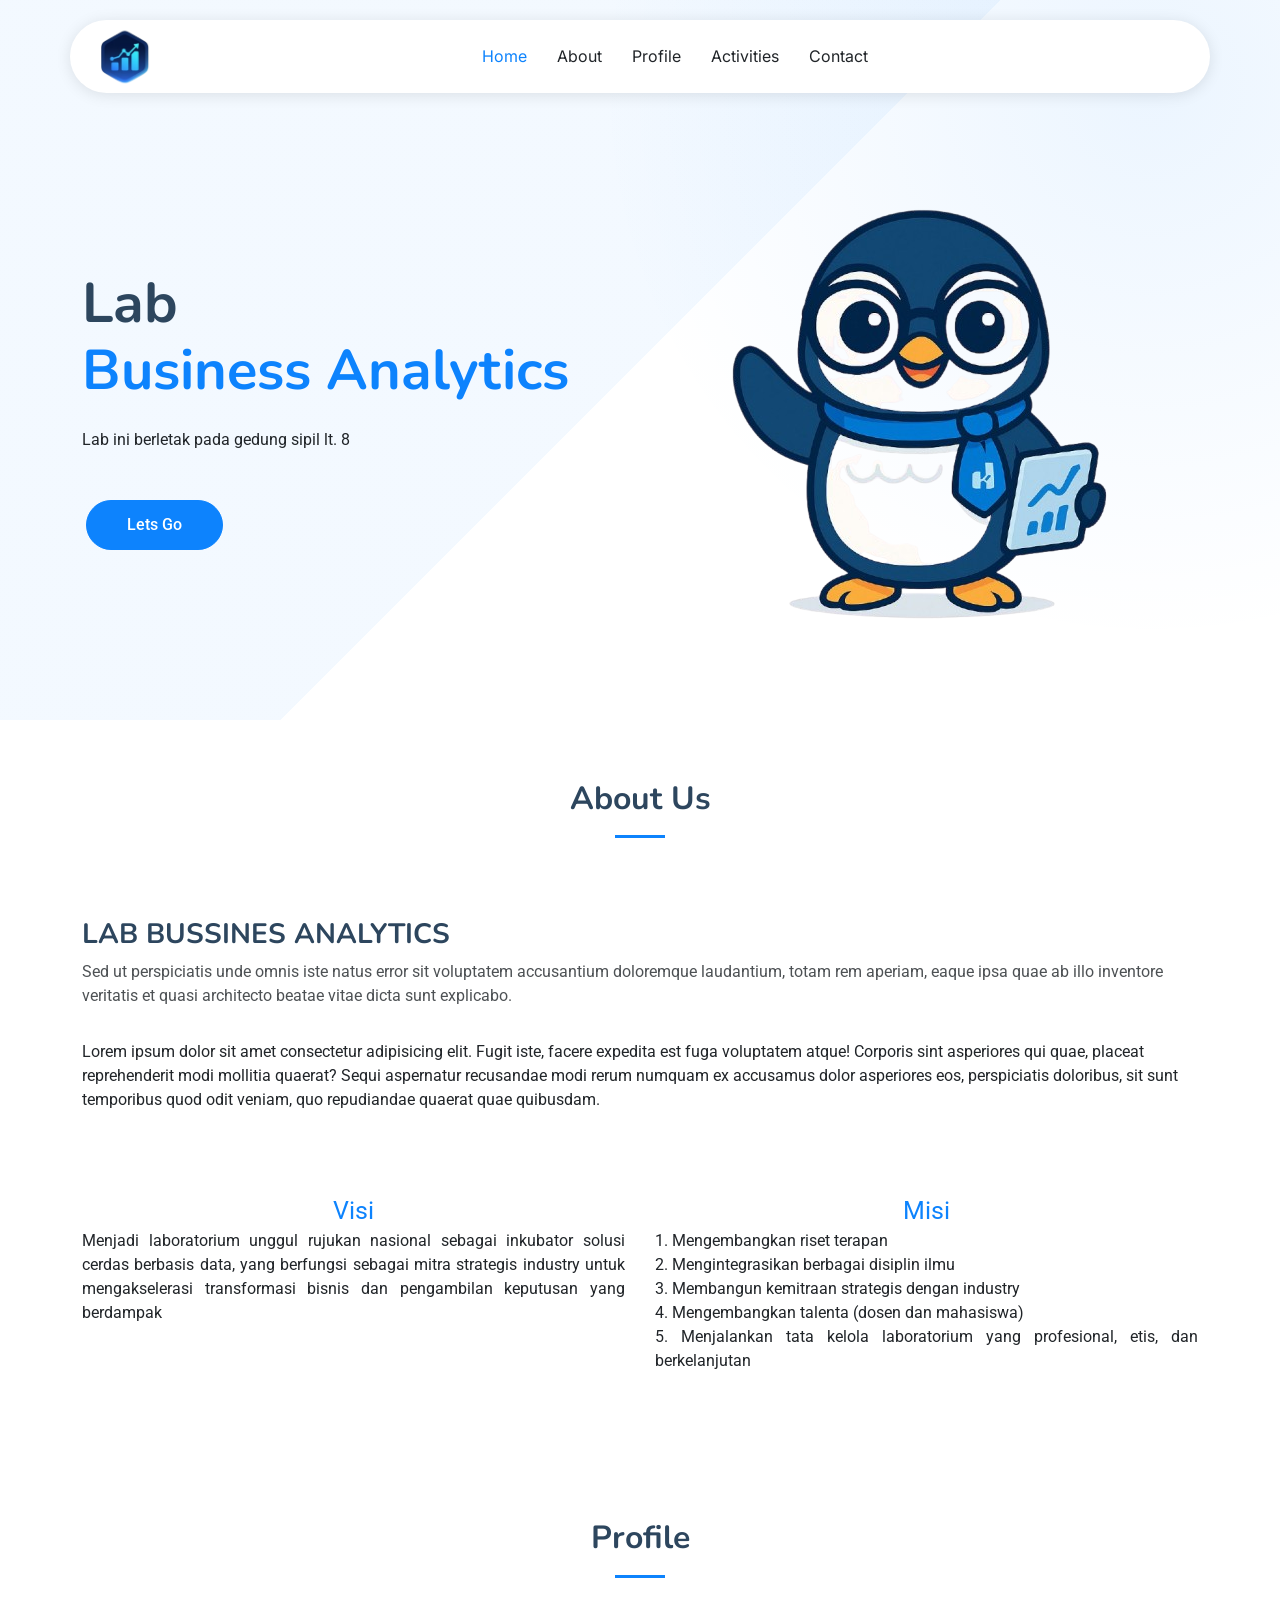
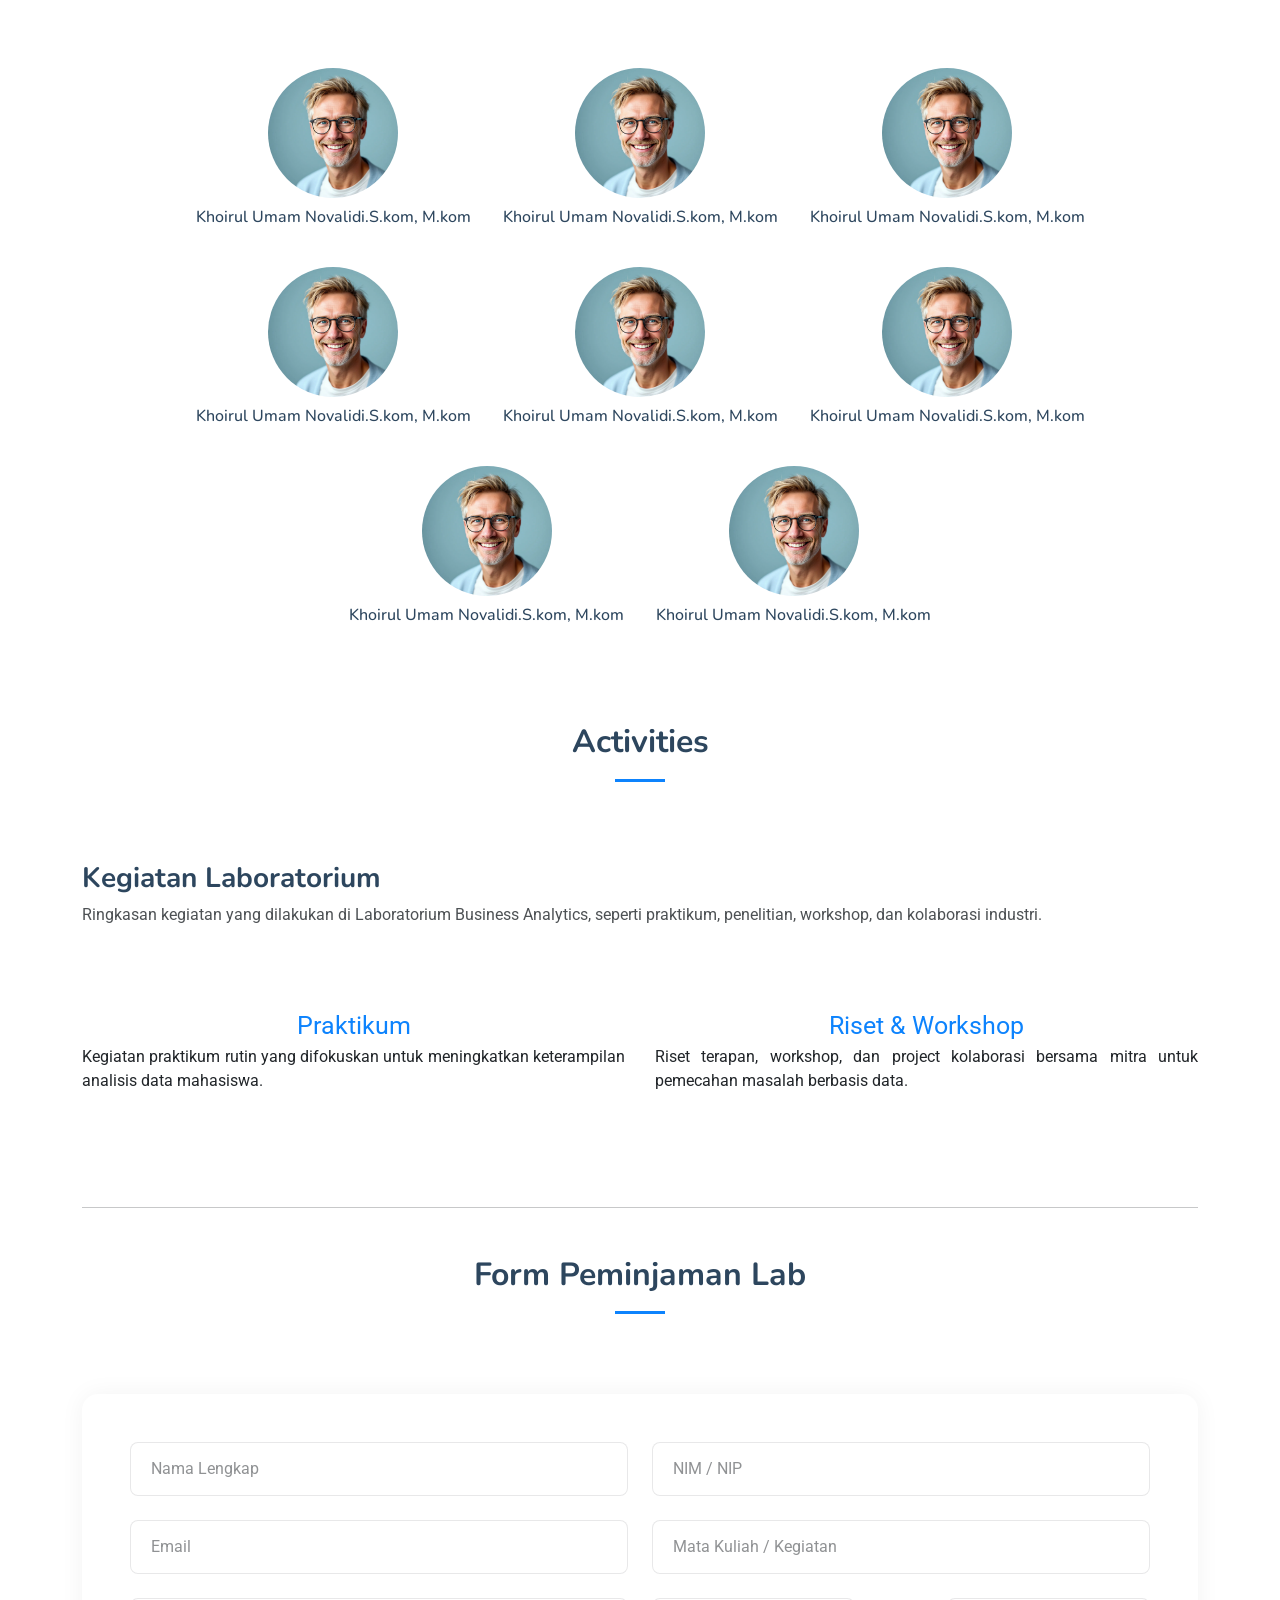
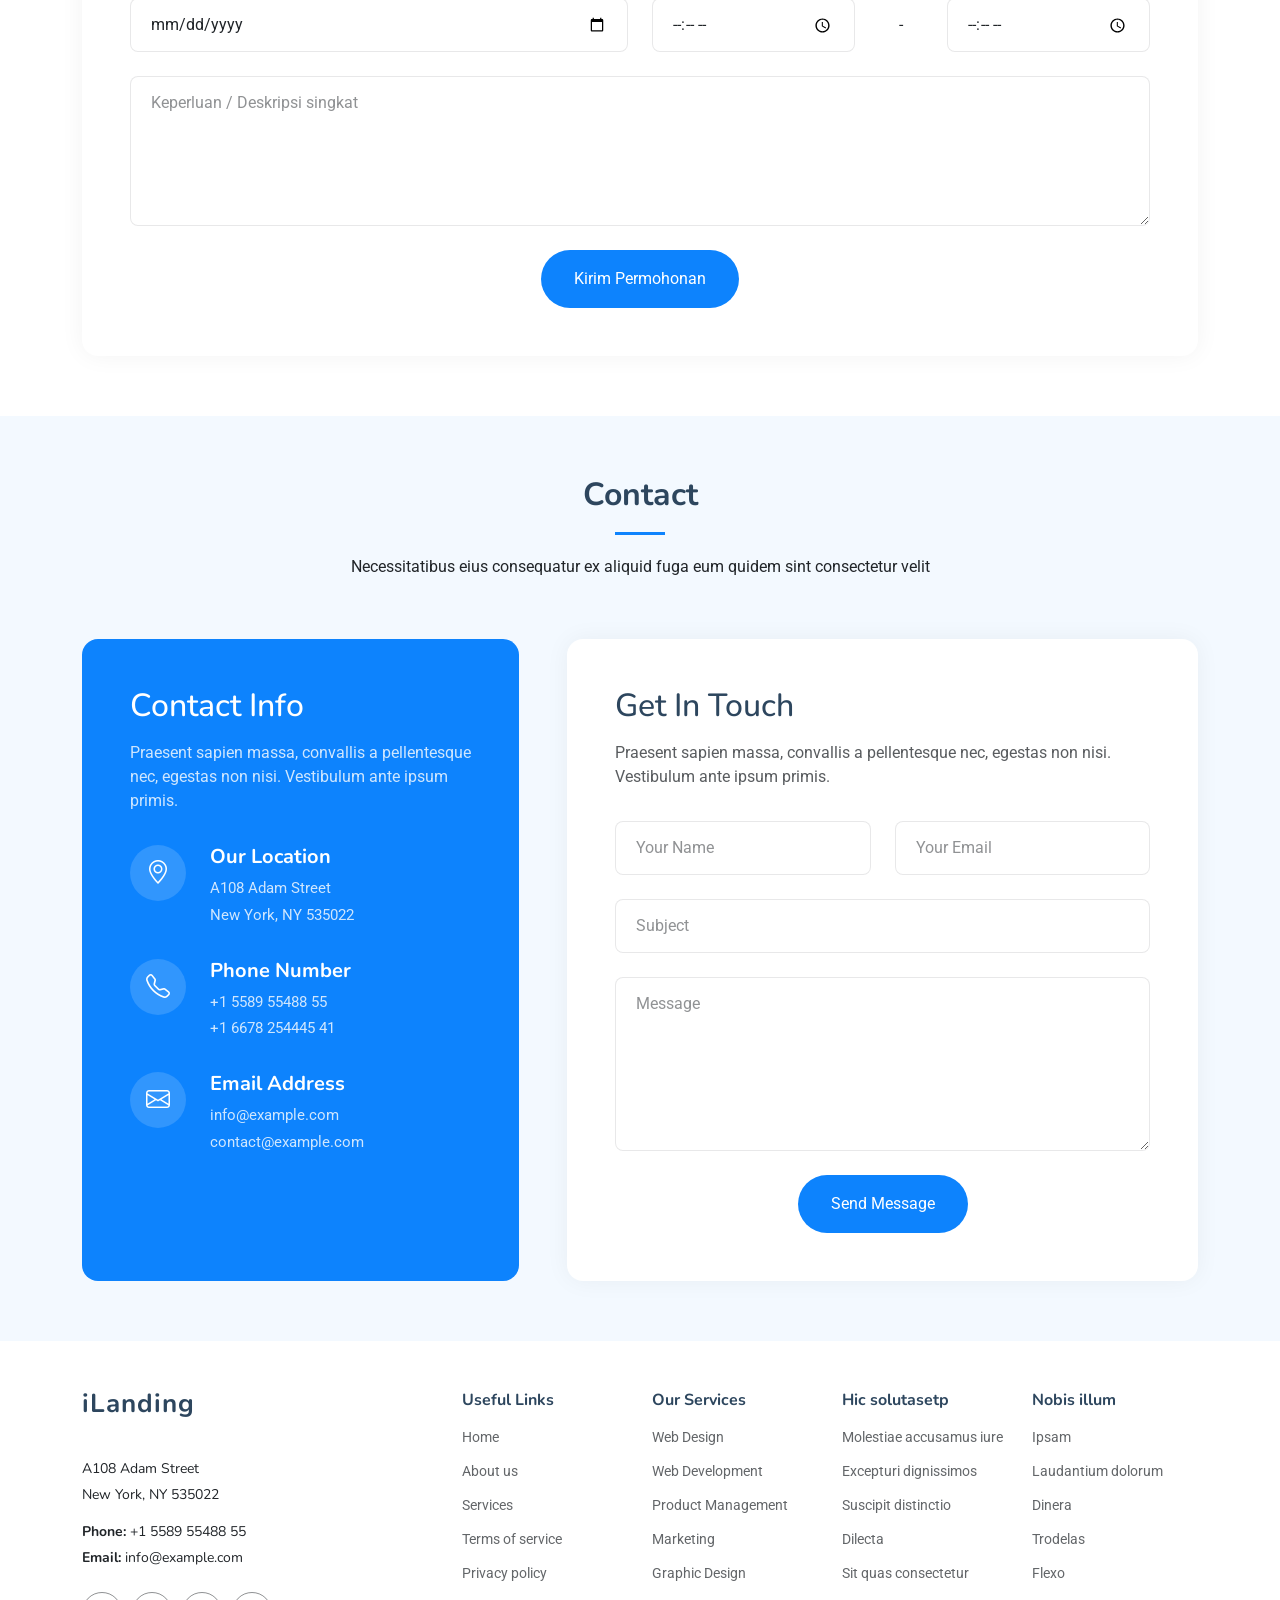
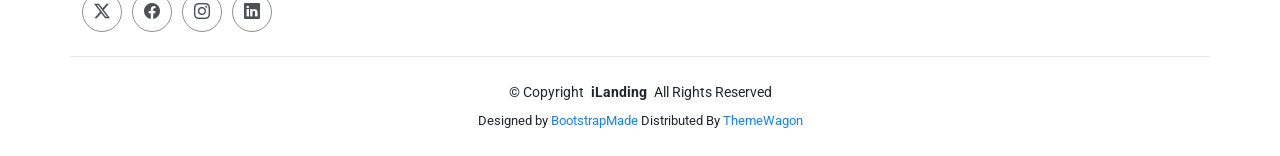
==== commit b184c935: "button peminjaman" ====
--- a/index.html
+++ b/index.html
@@ -164,7 +164,7 @@
     </section>
 
     <!-- Activities Section -->
-    <section id="activities" class="about section">
+    <section id="activities" class="about section contact">
 
       <div class="container" data-aos="fade-up" data-aos-delay="100">
         <div class="container section-title" data-aos="fade-up">
@@ -190,6 +190,7 @@
           <h2>Form Peminjaman Lab</h2>
         </div>
 
+        <div class="contact-form" data-aos="fade-up" data-aos-delay="300">
         <form action="forms/contact.php" method="post" class="php-email-form" data-aos="fade-up" data-aos-delay="200">
           <div class="row gy-4">
 
@@ -238,6 +239,7 @@
 
           </div>
         </form>
+        </div>
 
       </div>
 
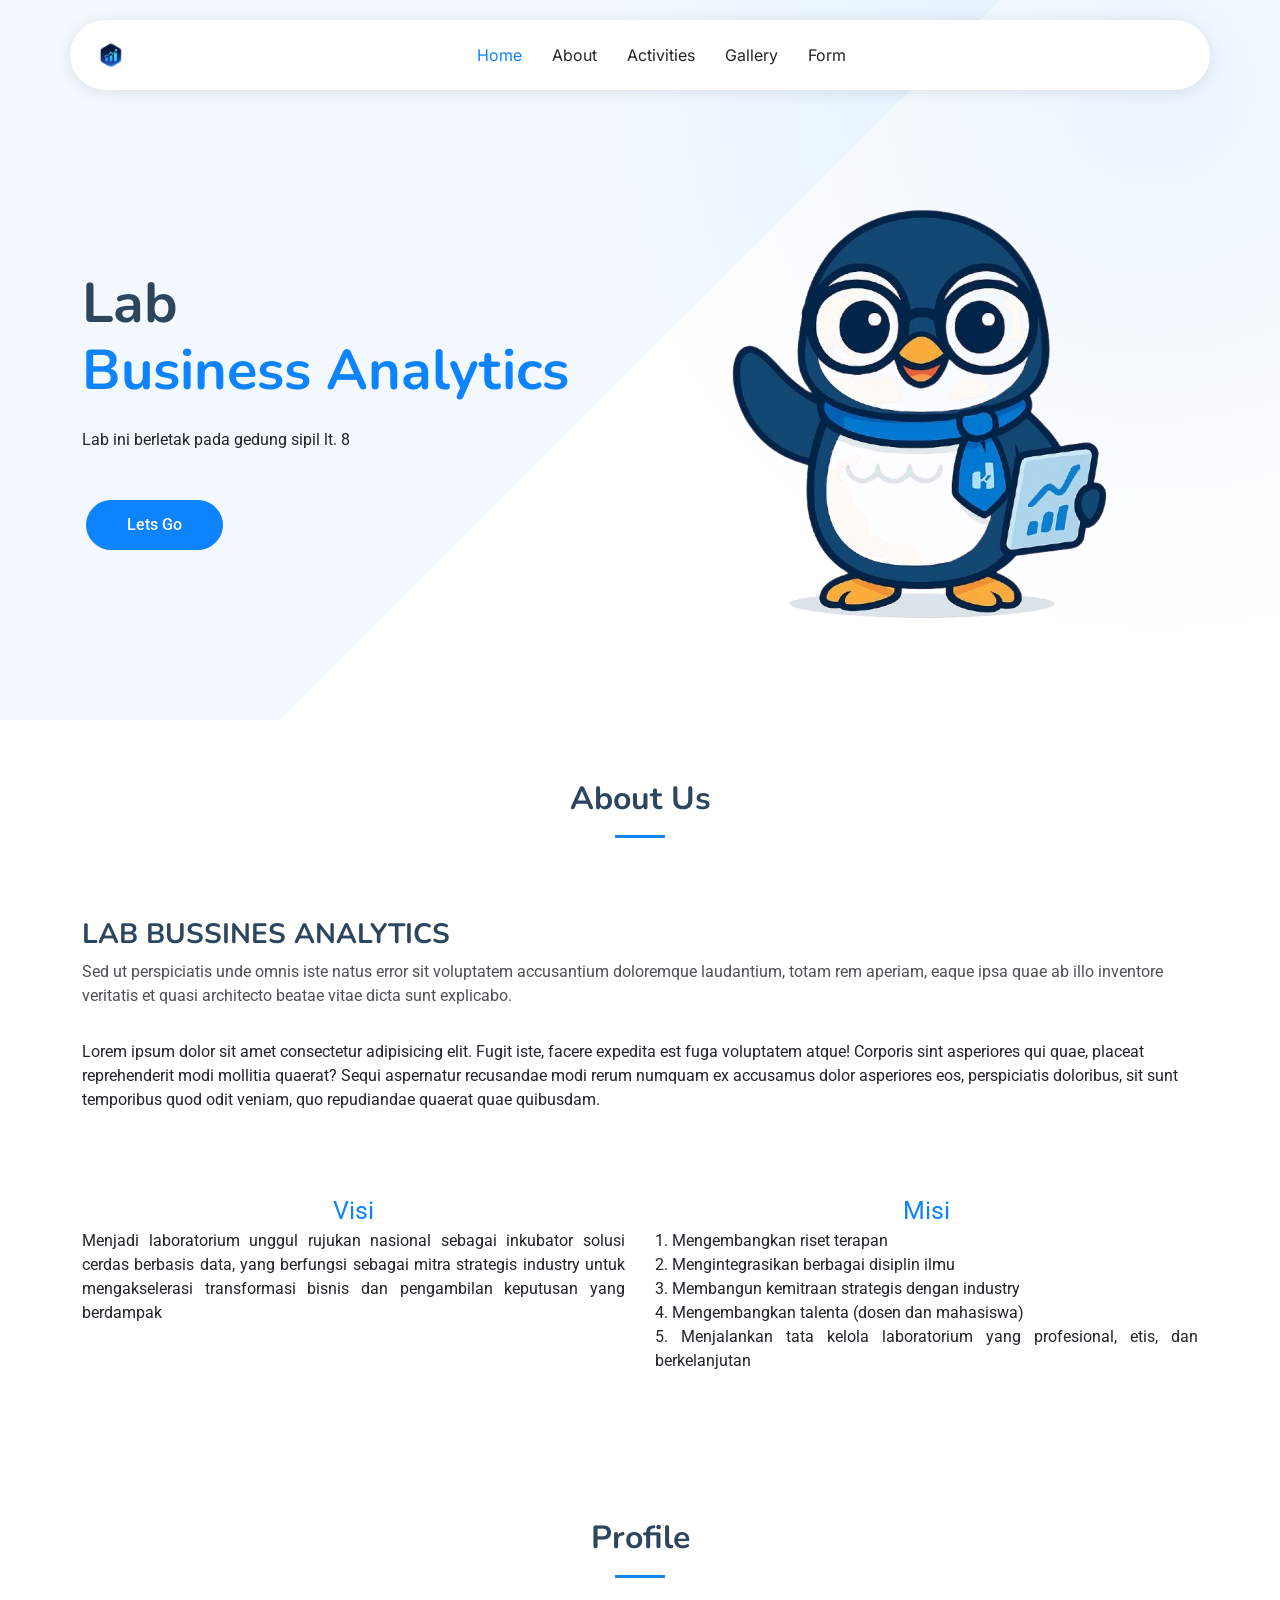
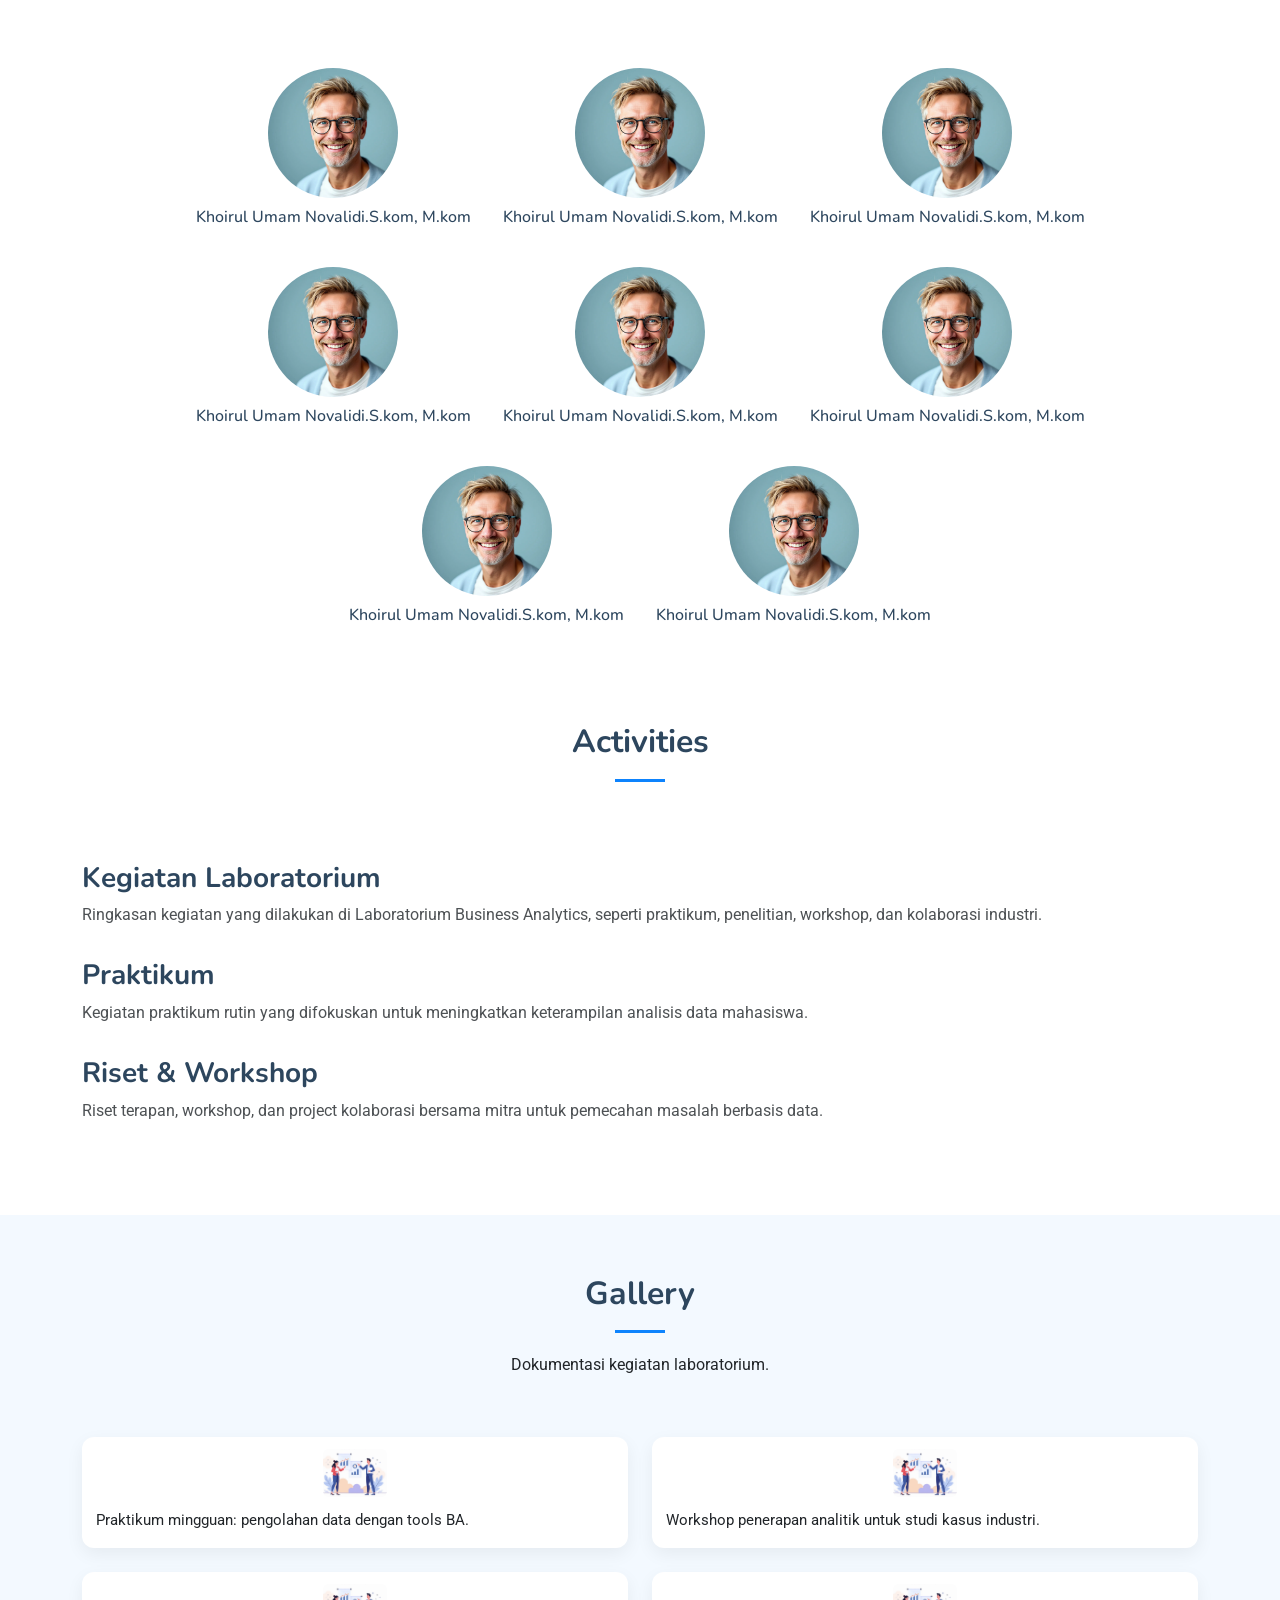
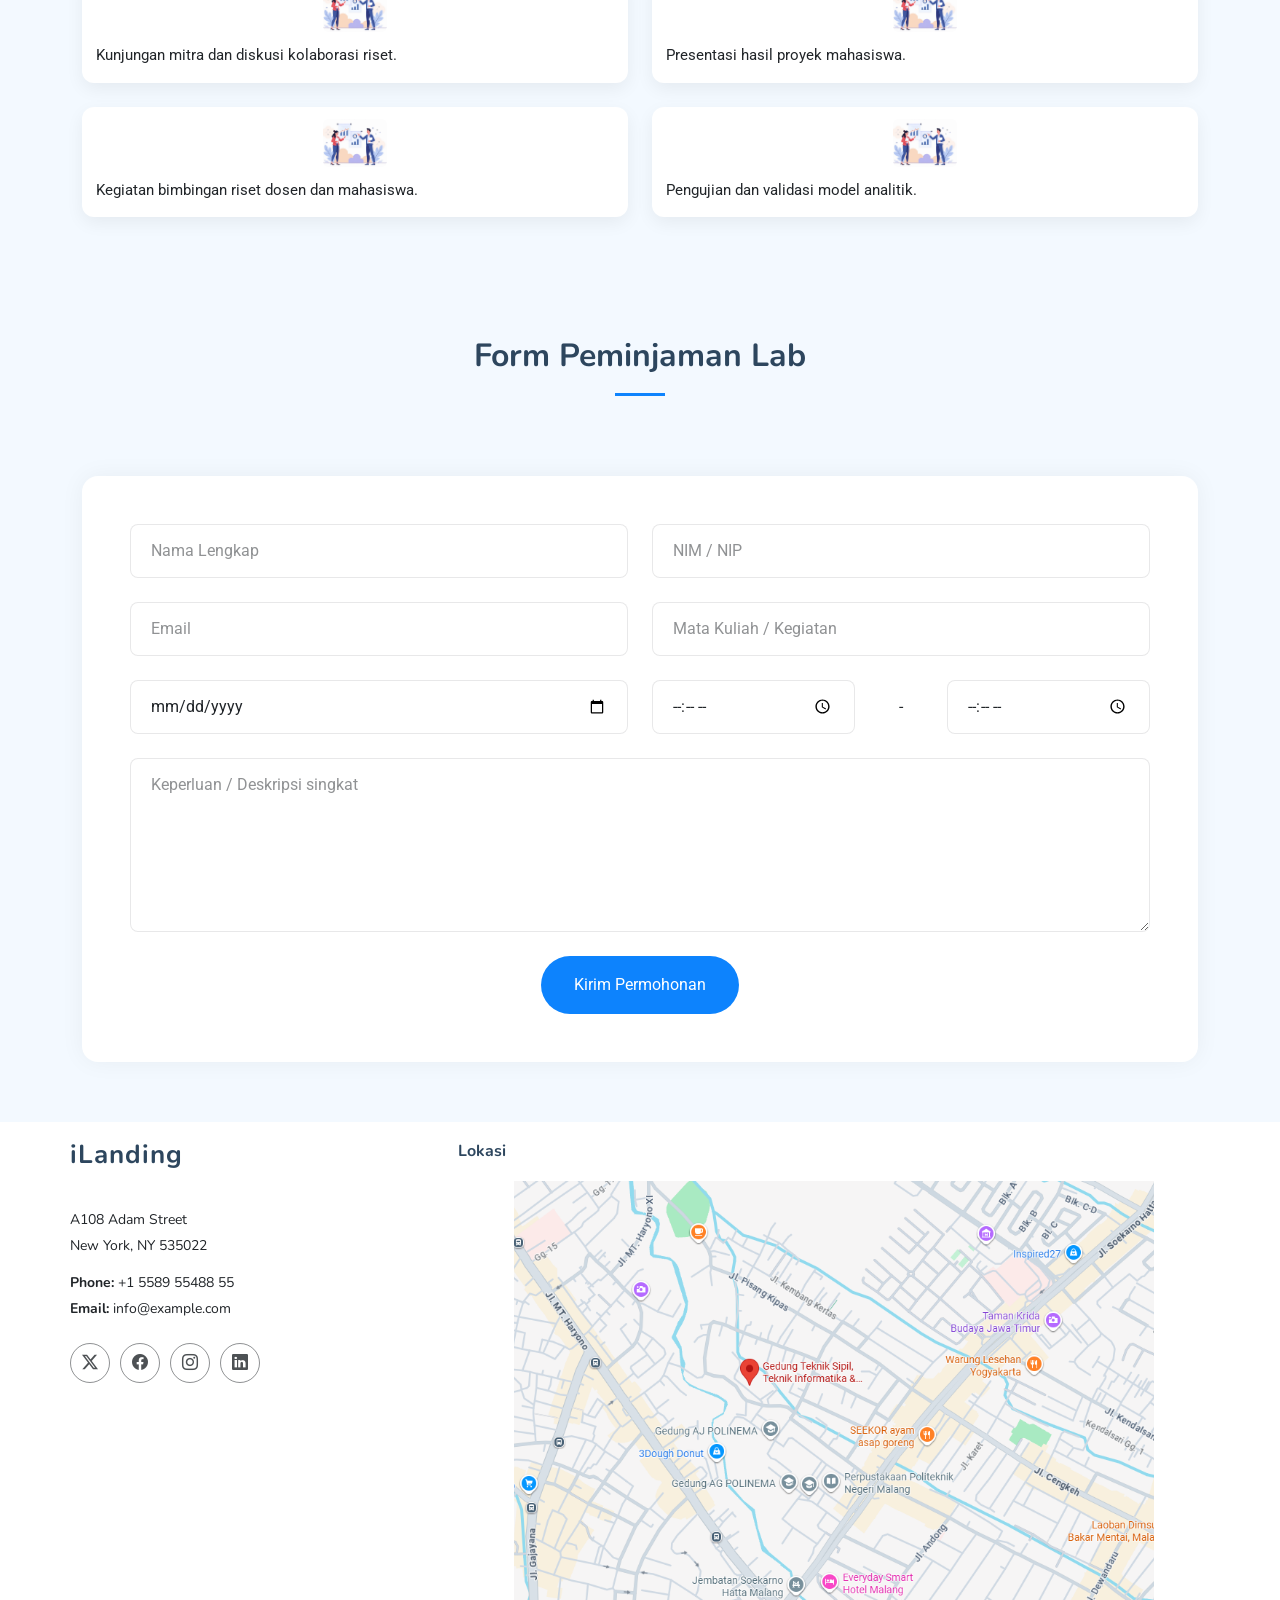
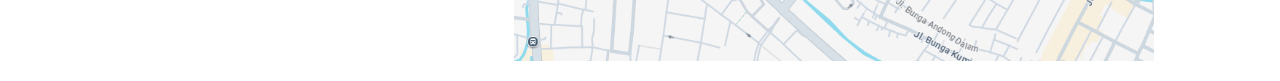
==== commit 5cb6b4fa: "gallery dan map" ====
--- a/index.html
+++ b/index.html
@@ -44,9 +44,9 @@
         <ul>
           <li><a href="#hero" class="active">Home</a></li>
           <li><a href="#about">About</a></li>
-          <li><a href="#profile">Profile</a></li>
           <li><a href="#activities">Activities</a></li>
-          <li><a href="#contact">Contact</a></li>
+          <li><a href="#gallery">Gallery</a></li>
+          <li><a href="#form">Form</a></li>
         </ul>
         <i class="mobile-nav-toggle d-xl-none bi bi-list"></i>
       </nav>
@@ -173,160 +173,146 @@
         <h3 class="about-title">Kegiatan Laboratorium</h3>
         <p class="about-description">Ringkasan kegiatan yang dilakukan di Laboratorium Business Analytics, seperti praktikum, penelitian, workshop, dan kolaborasi industri.</p>
 
-        <div class="about-visimisi">
-          <div class="visi">
-            <span style="font-size: 25px;">Praktikum</span>
-            <p class="p-visi">Kegiatan praktikum rutin yang difokuskan untuk meningkatkan keterampilan analisis data mahasiswa.</p>
-          </div>
-          <div class="misi">
-            <span style="font-size: 25px;">Riset & Workshop</span>
-            <p class="p-misi">Riset terapan, workshop, dan project kolaborasi bersama mitra untuk pemecahan masalah berbasis data.</p>
-          </div>
-        </div>
-
-        <hr class="my-5">
-
-        <div class="container section-title" data-aos="fade-up">
-          <h2>Form Peminjaman Lab</h2>
-        </div>
-
-        <div class="contact-form" data-aos="fade-up" data-aos-delay="300">
-        <form action="forms/contact.php" method="post" class="php-email-form" data-aos="fade-up" data-aos-delay="200">
-          <div class="row gy-4">
-
-            <div class="col-md-6">
-              <input type="text" name="nama_peminjam" class="form-control" placeholder="Nama Lengkap" required>
-            </div>
-
-            <div class="col-md-6">
-              <input type="text" name="nim" class="form-control" placeholder="NIM / NIP" required>
-            </div>
-
-            <div class="col-md-6">
-              <input type="email" name="email" class="form-control" placeholder="Email" required>
-            </div>
-
-            <div class="col-md-6">
-              <input type="text" name="mata_kuliah" class="form-control" placeholder="Mata Kuliah / Kegiatan" required>
-            </div>
-
-            <div class="col-md-6">
-              <input type="date" name="tanggal" class="form-control" placeholder="Tanggal" required>
-            </div>
-
-            <div class="col-md-6">
-              <div class="row align-items-center g-2">
-                <div class="col-5">
-                  <input type="time" name="waktu_mulai" class="form-control" placeholder="Waktu Mulai" required>
-                </div>
-                <div class="col-2 text-center">-</div>
-                <div class="col-5">
-                  <input type="time" name="waktu_selesai" class="form-control" placeholder="Waktu Selesai" required>
-                </div>
-              </div>
-            </div>
-
-            <div class="col-12">
-              <textarea name="keperluan" class="form-control" rows="5" placeholder="Keperluan / Deskripsi singkat" required></textarea>
-            </div>
-
-            <div class="col-12 text-center">
-              <div class="loading">Loading</div>
-              <div class="error-message"></div>
-              <div class="sent-message">Permohonan peminjaman telah dikirim. Terima kasih!</div>
-              <button type="submit" class="btn">Kirim Permohonan</button>
-            </div>
-
-          </div>
-        </form>
+        <div class="about-list">
+          <h3 class="about-title">Praktikum</h3>
+          <p class="about-description">Kegiatan praktikum rutin yang difokuskan untuk meningkatkan keterampilan analisis data mahasiswa.</p>
+
+          <h3 class="about-title">Riset & Workshop</h3>
+          <p class="about-description">Riset terapan, workshop, dan project kolaborasi bersama mitra untuk pemecahan masalah berbasis data.</p>
         </div>
 
       </div>
 
     </section><!-- /Activities Section -->
 
-    <!-- Contact Section -->
-    <section id="contact" class="contact section light-background">
+    <!-- Gallery Section -->
+    <section id="gallery" class="gallery section light-background">
+
+      <div class="container section-title" data-aos="fade-up">
+        <h2>Gallery</h2>
+        <p>Dokumentasi kegiatan laboratorium.</p>
+      </div>
+
+      <div class="container" data-aos="fade-up" data-aos-delay="100">
+        <div class="row g-4">
+
+          <div class="col-md-6">
+            <div class="gallery-card">
+              <div class="thumb">
+                <img src="assets/img/features-illustration-1.webp" alt="Dokumentasi 1">
+              </div>
+              <div class="desc">Praktikum mingguan: pengolahan data dengan tools BA.</div>
+            </div>
+          </div>
+
+          <div class="col-md-6">
+            <div class="gallery-card">
+              <div class="thumb">
+                <img src="assets/img/features-illustration-1.webp" alt="Dokumentasi 2">
+              </div>
+              <div class="desc">Workshop penerapan analitik untuk studi kasus industri.</div>
+            </div>
+          </div>
+
+          <div class="col-md-6">
+            <div class="gallery-card">
+              <div class="thumb">
+                <img src="assets/img/features-illustration-1.webp" alt="Dokumentasi 3">
+              </div>
+              <div class="desc">Kunjungan mitra dan diskusi kolaborasi riset.</div>
+            </div>
+          </div>
+
+          <div class="col-md-6">
+            <div class="gallery-card">
+              <div class="thumb">
+                <img src="assets/img/features-illustration-1.webp" alt="Dokumentasi 4">
+              </div>
+              <div class="desc">Presentasi hasil proyek mahasiswa.</div>
+            </div>
+          </div>
+
+          <div class="col-md-6">
+            <div class="gallery-card">
+              <div class="thumb">
+                <img src="assets/img/features-illustration-1.webp" alt="Dokumentasi 5">
+              </div>
+              <div class="desc">Kegiatan bimbingan riset dosen dan mahasiswa.</div>
+            </div>
+          </div>
+
+          <div class="col-md-6">
+            <div class="gallery-card">
+              <div class="thumb">
+                <img src="assets/img/features-illustration-1.webp" alt="Dokumentasi 6">
+              </div>
+              <div class="desc">Pengujian dan validasi model analitik.</div>
+            </div>
+          </div>
+
+        </div>
+      </div>
+
+    </section><!-- /Gallery Section -->
+
+    <!-- Form Peminjaman Section -->
+    <section id="form" class="contact section light-background">
 
       <!-- Section Title -->
       <div class="container section-title" data-aos="fade-up">
-        <h2>Contact</h2>
-        <p>Necessitatibus eius consequatur ex aliquid fuga eum quidem sint consectetur velit</p>
+        <h2>Form Peminjaman Lab</h2>
       </div><!-- End Section Title -->
 
       <div class="container" data-aos="fade-up" data-aos-delay="100">
 
         <div class="row g-4 g-lg-5">
-          <div class="col-lg-5">
-            <div class="info-box" data-aos="fade-up" data-aos-delay="200">
-              <h3>Contact Info</h3>
-              <p>Praesent sapien massa, convallis a pellentesque nec, egestas non nisi. Vestibulum ante ipsum primis.</p>
-
-              <div class="info-item" data-aos="fade-up" data-aos-delay="300">
-                <div class="icon-box">
-                  <i class="bi bi-geo-alt"></i>
-                </div>
-                <div class="content">
-                  <h4>Our Location</h4>
-                  <p>A108 Adam Street</p>
-                  <p>New York, NY 535022</p>
-                </div>
-              </div>
-
-              <div class="info-item" data-aos="fade-up" data-aos-delay="400">
-                <div class="icon-box">
-                  <i class="bi bi-telephone"></i>
-                </div>
-                <div class="content">
-                  <h4>Phone Number</h4>
-                  <p>+1 5589 55488 55</p>
-                  <p>+1 6678 254445 41</p>
-                </div>
-              </div>
-
-              <div class="info-item" data-aos="fade-up" data-aos-delay="500">
-                <div class="icon-box">
-                  <i class="bi bi-envelope"></i>
-                </div>
-                <div class="content">
-                  <h4>Email Address</h4>
-                  <p>info@example.com</p>
-                  <p>contact@example.com</p>
-                </div>
-              </div>
-            </div>
-          </div>
-
-          <div class="col-lg-7">
+          <div class="col-lg-12">
             <div class="contact-form" data-aos="fade-up" data-aos-delay="300">
-              <h3>Get In Touch</h3>
-              <p>Praesent sapien massa, convallis a pellentesque nec, egestas non nisi. Vestibulum ante ipsum primis.</p>
-
               <form action="forms/contact.php" method="post" class="php-email-form" data-aos="fade-up" data-aos-delay="200">
                 <div class="row gy-4">
 
                   <div class="col-md-6">
-                    <input type="text" name="name" class="form-control" placeholder="Your Name" required="">
-                  </div>
-
-                  <div class="col-md-6 ">
-                    <input type="email" class="form-control" name="email" placeholder="Your Email" required="">
+                    <input type="text" name="nama_peminjam" class="form-control" placeholder="Nama Lengkap" required>
+                  </div>
+
+                  <div class="col-md-6">
+                    <input type="text" name="nim" class="form-control" placeholder="NIM / NIP" required>
+                  </div>
+
+                  <div class="col-md-6">
+                    <input type="email" name="email" class="form-control" placeholder="Email" required>
+                  </div>
+
+                  <div class="col-md-6">
+                    <input type="text" name="mata_kuliah" class="form-control" placeholder="Mata Kuliah / Kegiatan" required>
+                  </div>
+
+                  <div class="col-md-6">
+                    <input type="date" name="tanggal" class="form-control" placeholder="Tanggal" required>
+                  </div>
+
+                  <div class="col-md-6">
+                    <div class="row align-items-center g-2">
+                      <div class="col-5">
+                        <input type="time" name="waktu_mulai" class="form-control" placeholder="Waktu Mulai" required>
+                      </div>
+                      <div class="col-2 text-center">-</div>
+                      <div class="col-5">
+                        <input type="time" name="waktu_selesai" class="form-control" placeholder="Waktu Selesai" required>
+                      </div>
+                    </div>
                   </div>
 
                   <div class="col-12">
-                    <input type="text" class="form-control" name="subject" placeholder="Subject" required="">
-                  </div>
-
-                  <div class="col-12">
-                    <textarea class="form-control" name="message" rows="6" placeholder="Message" required=""></textarea>
+                    <textarea name="keperluan" class="form-control" rows="6" placeholder="Keperluan / Deskripsi singkat" required></textarea>
                   </div>
 
                   <div class="col-12 text-center">
                     <div class="loading">Loading</div>
                     <div class="error-message"></div>
-                    <div class="sent-message">Your message has been sent. Thank you!</div>
-
-                    <button type="submit" class="btn">Send Message</button>
+                    <div class="sent-message">Permohonan peminjaman telah dikirim. Terima kasih!</div>
+
+                    <button type="submit" class="btn">Kirim Permohonan</button>
                   </div>
 
                 </div>
@@ -334,7 +320,6 @@
 
             </div>
           </div>
-
         </div>
 
       </div>
@@ -365,61 +350,11 @@
           </div>
         </div>
 
-        <div class="col-lg-2 col-md-3 footer-links">
-          <h4>Useful Links</h4>
-          <ul>
-            <li><a href="#">Home</a></li>
-            <li><a href="#">About us</a></li>
-            <li><a href="#">Services</a></li>
-            <li><a href="#">Terms of service</a></li>
-            <li><a href="#">Privacy policy</a></li>
-          </ul>
-        </div>
-
-        <div class="col-lg-2 col-md-3 footer-links">
-          <h4>Our Services</h4>
-          <ul>
-            <li><a href="#">Web Design</a></li>
-            <li><a href="#">Web Development</a></li>
-            <li><a href="#">Product Management</a></li>
-            <li><a href="#">Marketing</a></li>
-            <li><a href="#">Graphic Design</a></li>
-          </ul>
-        </div>
-
-        <div class="col-lg-2 col-md-3 footer-links">
-          <h4>Hic solutasetp</h4>
-          <ul>
-            <li><a href="#">Molestiae accusamus iure</a></li>
-            <li><a href="#">Excepturi dignissimos</a></li>
-            <li><a href="#">Suscipit distinctio</a></li>
-            <li><a href="#">Dilecta</a></li>
-            <li><a href="#">Sit quas consectetur</a></li>
-          </ul>
-        </div>
-
-        <div class="col-lg-2 col-md-3 footer-links">
-          <h4>Nobis illum</h4>
-          <ul>
-            <li><a href="#">Ipsam</a></li>
-            <li><a href="#">Laudantium dolorum</a></li>
-            <li><a href="#">Dinera</a></li>
-            <li><a href="#">Trodelas</a></li>
-            <li><a href="#">Flexo</a></li>
-          </ul>
-        </div>
-
-      </div>
-    </div>
-
-    <div class="container copyright text-center mt-4">
-      <p>© <span>Copyright</span> <strong class="px-1 sitename">iLanding</strong> <span>All Rights Reserved</span></p>
-      <div class="credits">
-        <!-- All the links in the footer should remain intact. -->
-        <!-- You can delete the links only if you've purchased the pro version. -->
-        <!-- Licensing information: https://bootstrapmade.com/license/ -->
-        <!-- Purchase the pro version with working PHP/AJAX contact form: [buy-url] -->
-        Designed by <a href="https://bootstrapmade.com/">BootstrapMade</a> Distributed By <a href="https://themewagon.com">ThemeWagon</a>
+        <div class="col-lg-8 col-md-6 footer-map">
+          <h4 class="footer-map-title">Lokasi</h4>
+          <img src="assets/img/map-gedung.png" alt="Peta Gedung" class="map-image" />
+        </div>
+
       </div>
     </div>
 
--- a/assets/css/style.css
+++ b/assets/css/style.css
@@ -170,7 +170,9 @@
 }
 
 .header .logo-lab {
-  width: 50px;
+  height: 28px;
+  width: auto;
+  display: block;
 }
 
 .header .btn-getstarted,
@@ -206,7 +208,8 @@
   }
 
   .header .logo-lab {
-    width: 30px;
+    height: 24px;
+    width: auto;
   }
 
   .header .btn-getstarted {
@@ -468,7 +471,7 @@
 }
 
 .footer .footer-top {
-  padding-top: 50px;
+  padding: 20px 0;
 }
 
 .footer .footer-about .logo {
@@ -573,6 +576,50 @@
 .footer .credits {
   margin-top: 8px;
   font-size: 13px;
+}
+
+/* Footer Map Image */
+.footer .footer-map .map-image {
+  width: 100%;
+  height: auto;
+  aspect-ratio: 4 / 3;
+  object-fit: cover;
+  display: block;
+  max-width: 640px;
+  margin-left: auto;
+  margin-right: auto;
+}
+
+/*--------------------------------------------------------------
+# Gallery Section
+--------------------------------------------------------------*/
+.gallery .gallery-card {
+  background: var(--surface-color);
+  border-radius: 12px;
+  overflow: hidden;
+  height: 100%;
+  box-shadow: 0 6px 18px rgba(0,0,0,0.06);
+}
+
+.gallery .gallery-card .thumb {
+  width: 64px;
+  height: 48px; /* 4:3 */
+  overflow: hidden;
+  border-radius: 6px;
+  margin: 12px auto 0;
+}
+
+.gallery .gallery-card .thumb img {
+  width: 100%;
+  height: 100%;
+  object-fit: cover;
+  display: block;
+}
+
+.gallery .gallery-card .desc {
+  padding: 12px 14px 16px;
+  font-size: 0.95rem;
+  color: var(--default-color);
 }
 
 /*--------------------------------------------------------------
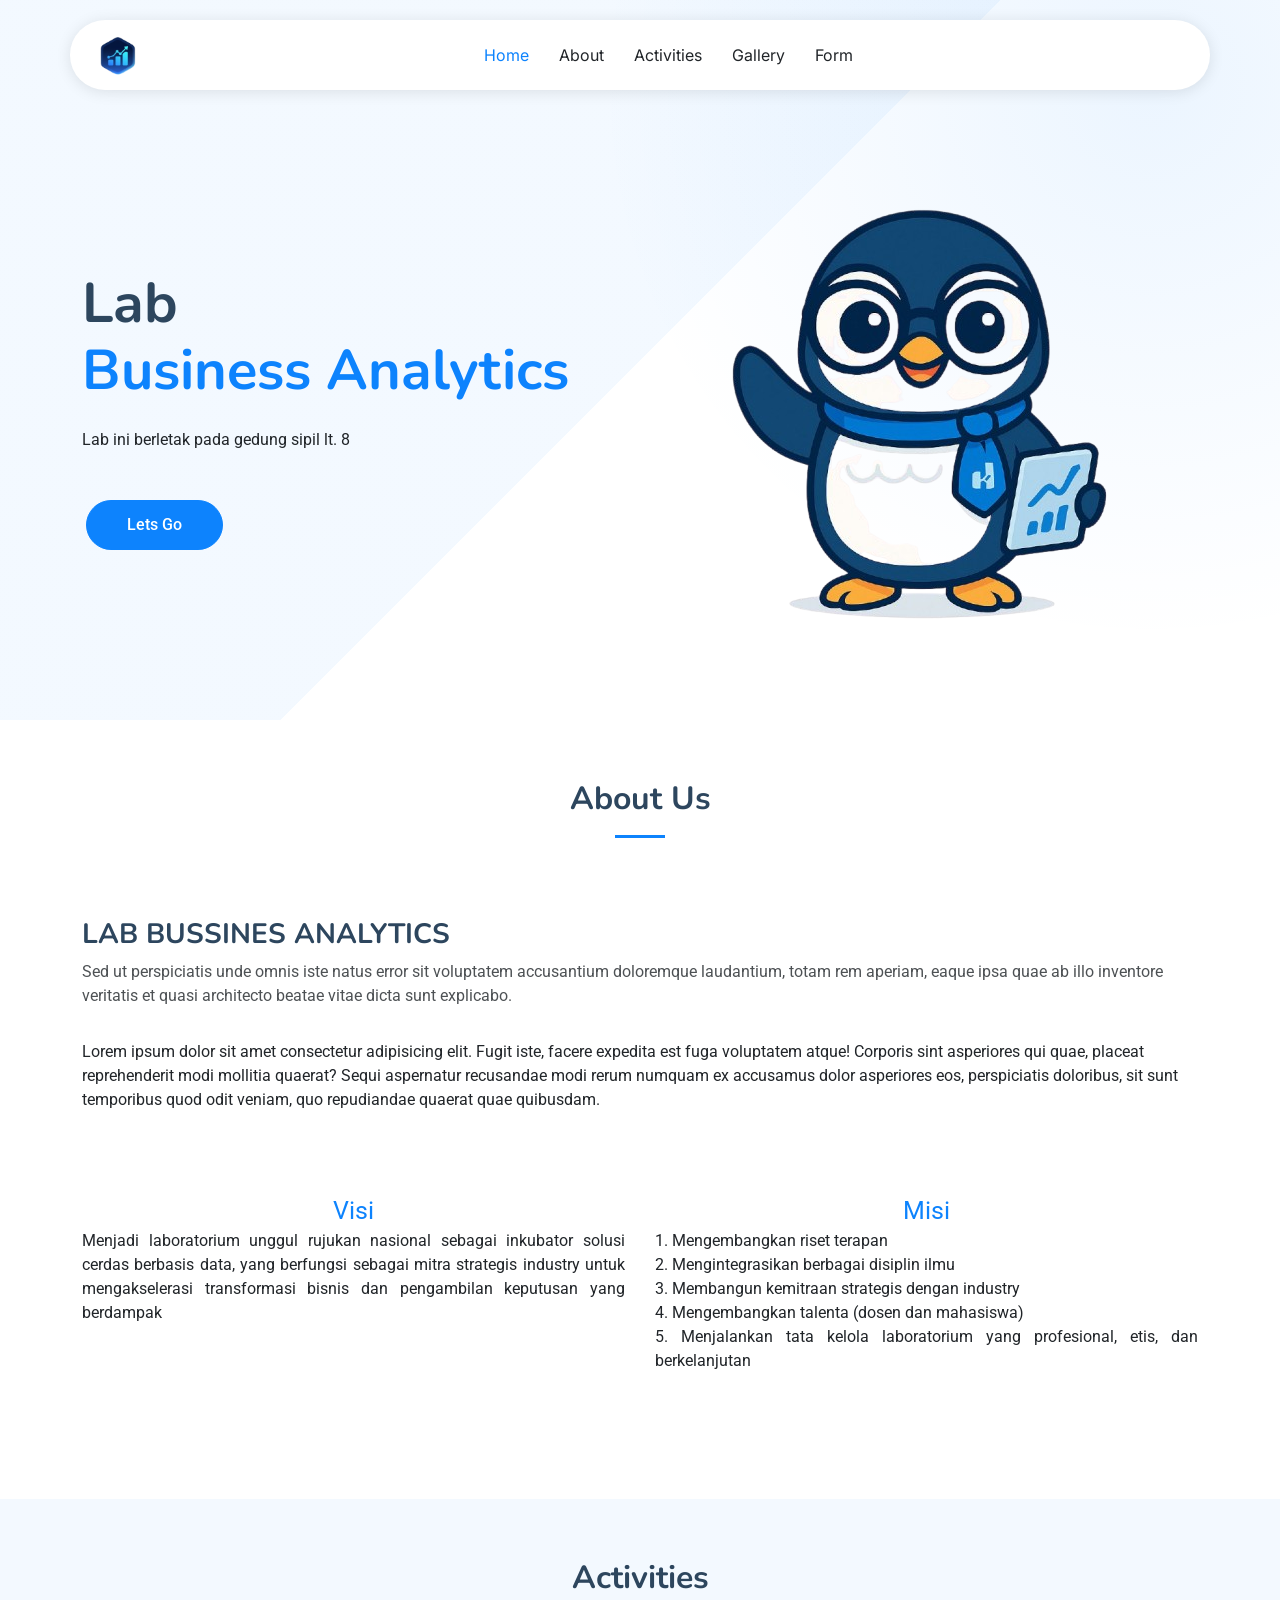
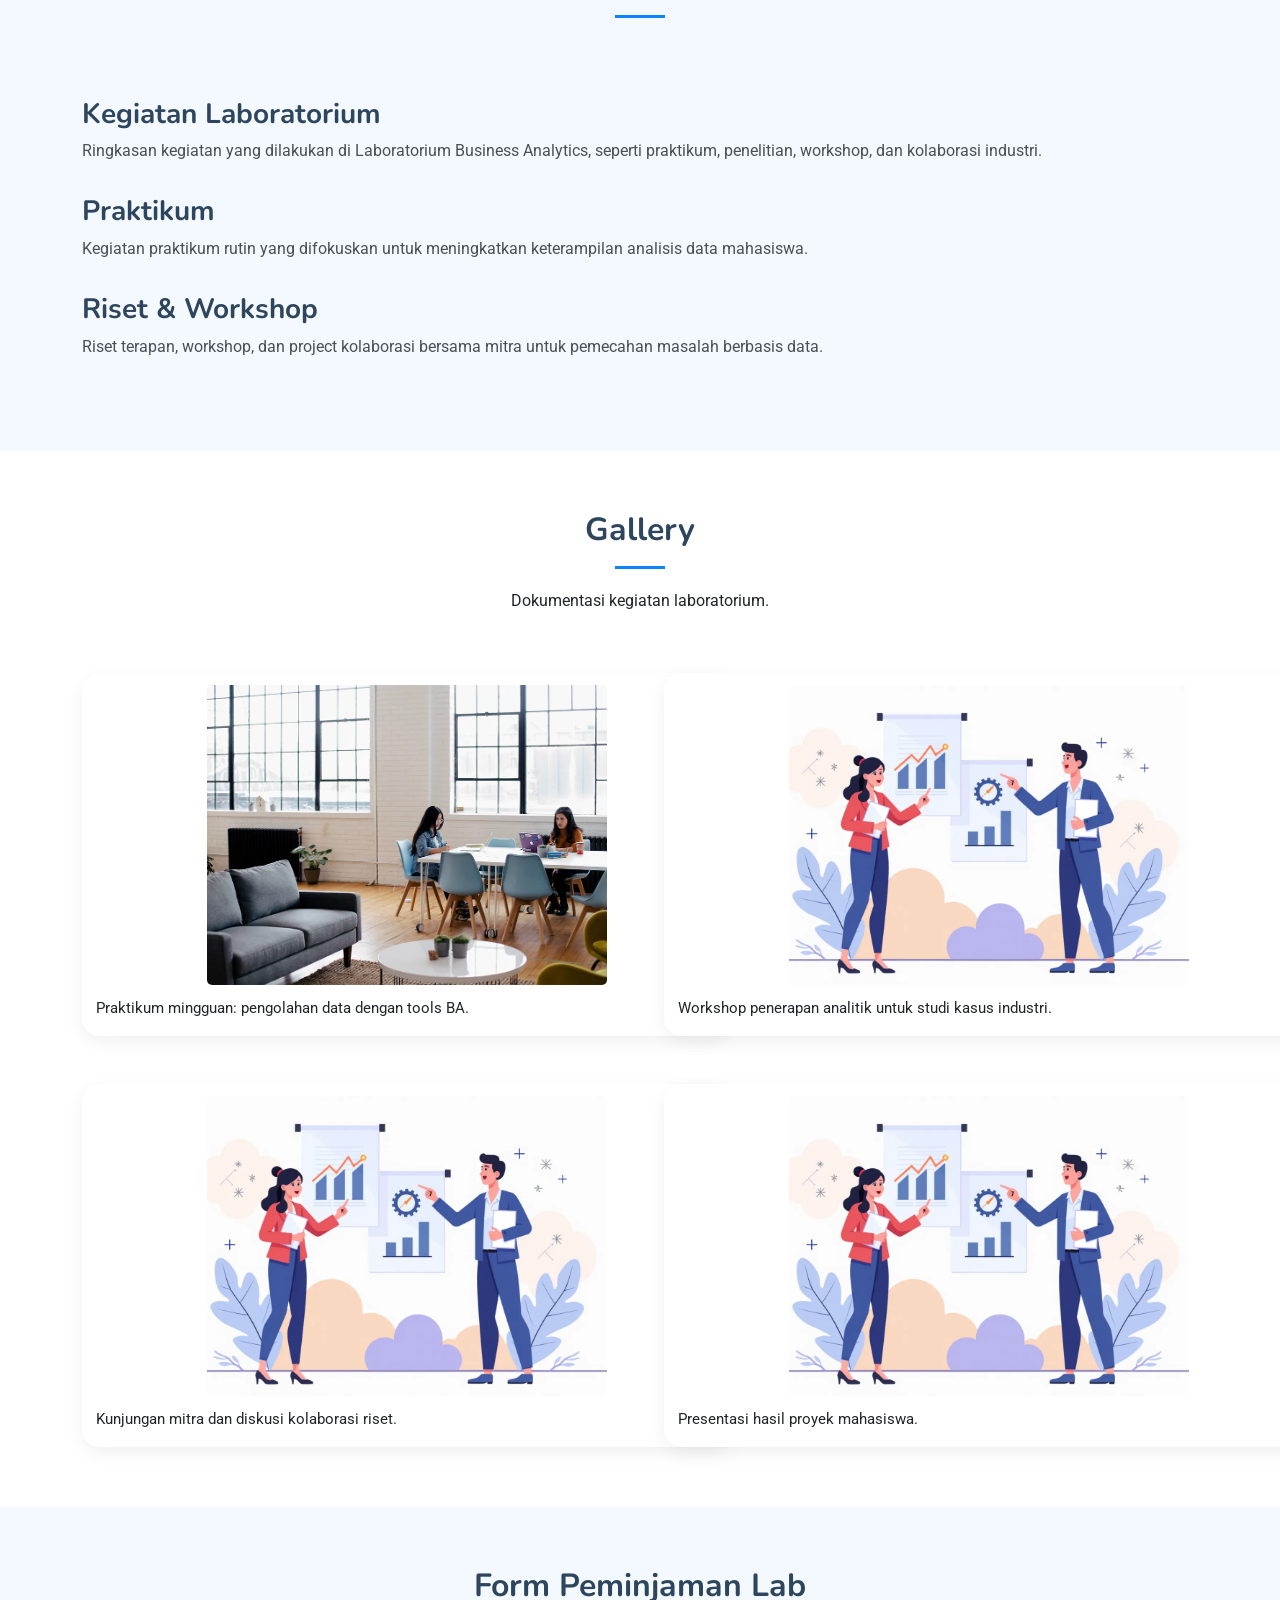
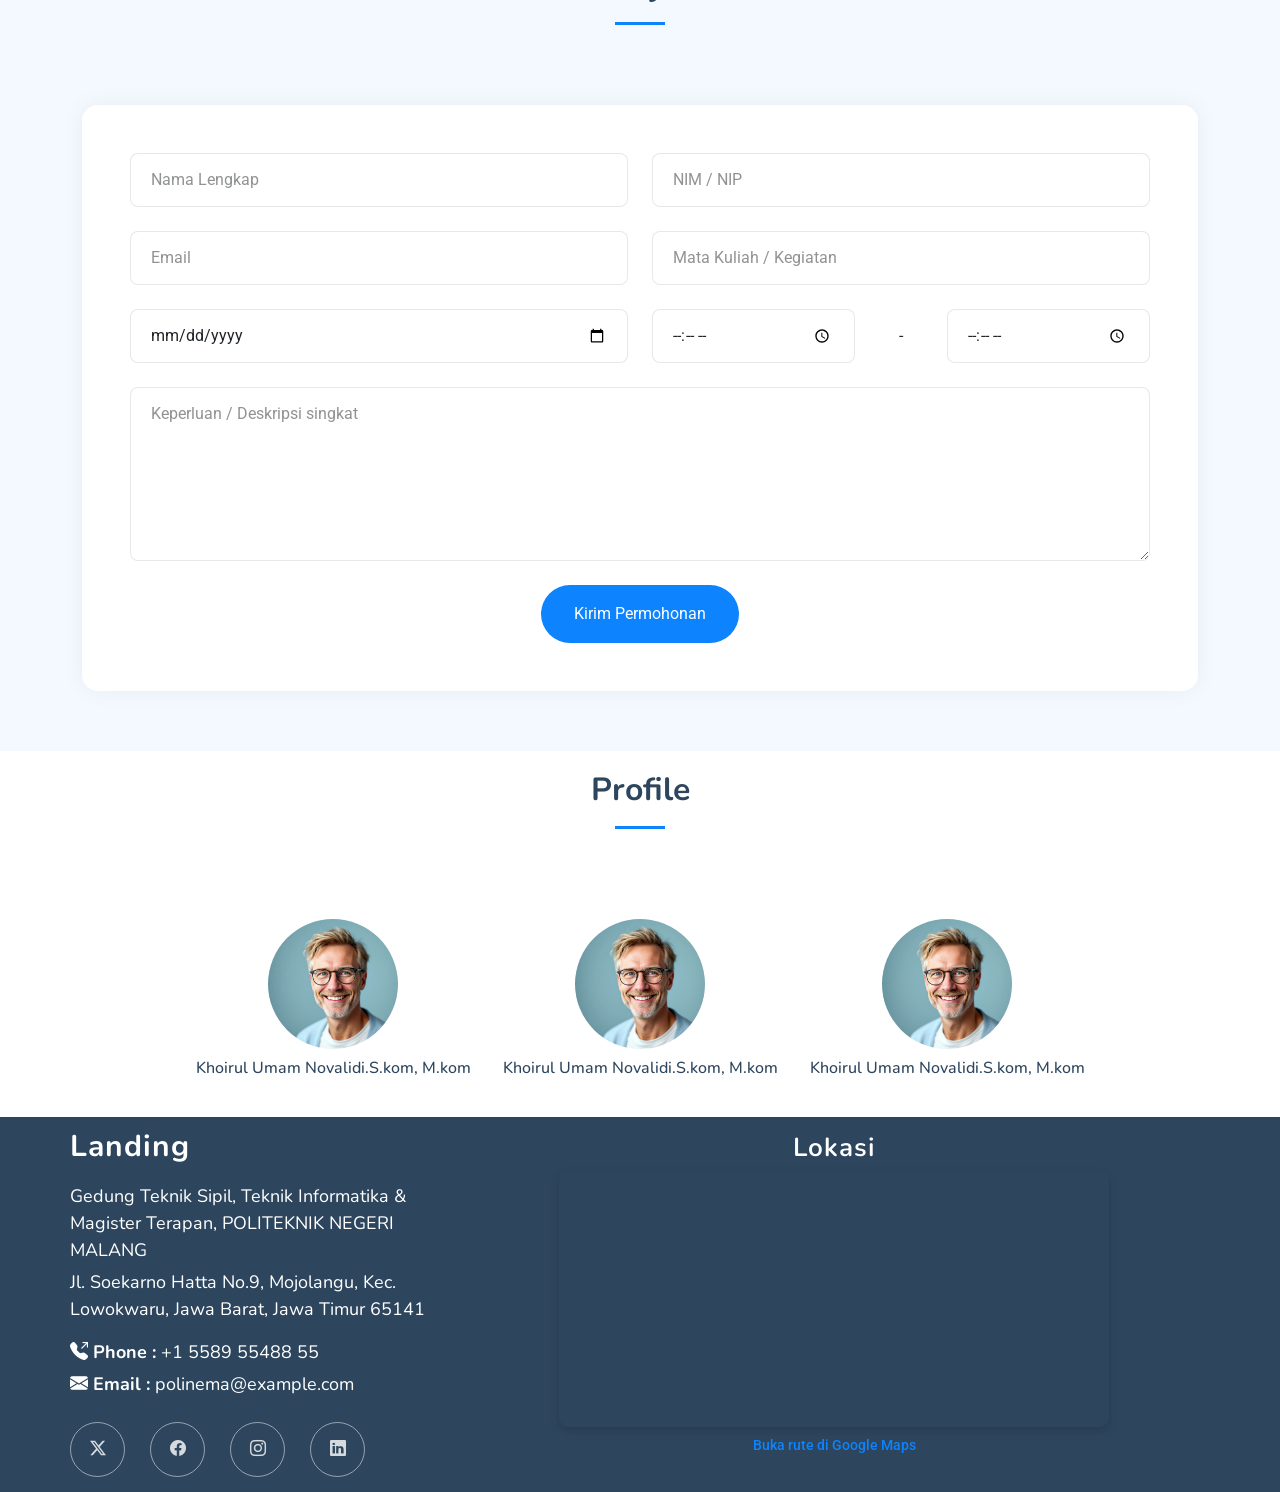
==== commit 78acc8d6: "perbaikan" ====
--- a/index.html
+++ b/index.html
@@ -122,49 +122,8 @@
 
     </section><!-- /About Section -->
 
-    <!-- Profile Section -->
-    <section id="profile" class="profile section">
-      <div class="container section-title" data-aos="fade-up">
-        <h2>Profile</h2>
-      </div>
-      <div class="row-profile">
-        <div class="profile-dosen">
-          <a href=""><img src="assets/img/avatar-1.webp" alt="Dosen" class="dosen-img"></a>
-          <h3 class="nama">Khoirul Umam Novalidi.S.kom, M.kom</h3>
-        </div>
-        <div class="profile-dosen">
-          <a href=""><img src="assets/img/avatar-1.webp" alt="Dosen" class="dosen-img"></a>
-          <h3 class="nama">Khoirul Umam Novalidi.S.kom, M.kom</h3>
-        </div>
-        <div class="profile-dosen">
-          <a href=""><img src="assets/img/avatar-1.webp" alt="Dosen" class="dosen-img"></a>
-          <h3 class="nama">Khoirul Umam Novalidi.S.kom, M.kom</h3>
-        </div>
-        <div class="profile-dosen">
-          <a href=""><img src="assets/img/avatar-1.webp" alt="Dosen" class="dosen-img"></a>
-          <h3 class="nama">Khoirul Umam Novalidi.S.kom, M.kom</h3>
-        </div>
-        <div class="profile-dosen">
-          <a href=""><img src="assets/img/avatar-1.webp" alt="Dosen" class="dosen-img"></a>
-          <h3 class="nama">Khoirul Umam Novalidi.S.kom, M.kom</h3>
-        </div>
-        <div class="profile-dosen">
-          <a href=""><img src="assets/img/avatar-1.webp" alt="Dosen" class="dosen-img"></a>
-          <h3 class="nama">Khoirul Umam Novalidi.S.kom, M.kom</h3>
-        </div>
-        <div class="profile-dosen">
-          <a href=""><img src="assets/img/avatar-1.webp" alt="Dosen" class="dosen-img"></a>
-          <h3 class="nama">Khoirul Umam Novalidi.S.kom, M.kom</h3>
-        </div>
-        <div class="profile-dosen">
-          <a href=""><img src="assets/img/avatar-1.webp" alt="Dosen" class="dosen-img"></a>
-          <h3 class="nama">Khoirul Umam Novalidi.S.kom, M.kom</h3>
-        </div>
-      </div>
-    </section>
-
     <!-- Activities Section -->
-    <section id="activities" class="about section contact">
+    <section id="activities" class="about section contact light-background">
 
       <div class="container" data-aos="fade-up" data-aos-delay="100">
         <div class="container section-title" data-aos="fade-up">
@@ -186,7 +145,7 @@
     </section><!-- /Activities Section -->
 
     <!-- Gallery Section -->
-    <section id="gallery" class="gallery section light-background">
+    <section id="gallery" class="gallery section">
 
       <div class="container section-title" data-aos="fade-up">
         <h2>Gallery</h2>
@@ -194,12 +153,12 @@
       </div>
 
       <div class="container" data-aos="fade-up" data-aos-delay="100">
-        <div class="row g-4">
+        <div class="row g-5">
 
           <div class="col-md-6">
             <div class="gallery-card">
               <div class="thumb">
-                <img src="assets/img/features-illustration-1.webp" alt="Dokumentasi 1">
+                <img src="assets/img/about-5.webp" alt="Dokumentasi 1">
               </div>
               <div class="desc">Praktikum mingguan: pengolahan data dengan tools BA.</div>
             </div>
@@ -231,25 +190,6 @@
               <div class="desc">Presentasi hasil proyek mahasiswa.</div>
             </div>
           </div>
-
-          <div class="col-md-6">
-            <div class="gallery-card">
-              <div class="thumb">
-                <img src="assets/img/features-illustration-1.webp" alt="Dokumentasi 5">
-              </div>
-              <div class="desc">Kegiatan bimbingan riset dosen dan mahasiswa.</div>
-            </div>
-          </div>
-
-          <div class="col-md-6">
-            <div class="gallery-card">
-              <div class="thumb">
-                <img src="assets/img/features-illustration-1.webp" alt="Dokumentasi 6">
-              </div>
-              <div class="desc">Pengujian dan validasi model analitik.</div>
-            </div>
-          </div>
-
         </div>
       </div>
 
@@ -326,39 +266,79 @@
 
     </section><!-- /Contact Section -->
 
+    <!-- Profile Section -->
+    <section id="profile" class="profile section">
+      <div class="container section-title" data-aos="fade-up">
+        <h2>Profile</h2>
+      </div>
+      <div class="row-profile">
+        <div class="profile-dosen">
+          <a href=""><img src="assets/img/avatar-1.webp" alt="Dosen" class="dosen-img"></a>
+          <h3 class="nama">Khoirul Umam Novalidi.S.kom, M.kom</h3>
+        </div>
+        <div class="profile-dosen">
+          <a href=""><img src="assets/img/avatar-1.webp" alt="Dosen" class="dosen-img"></a>
+          <h3 class="nama">Khoirul Umam Novalidi.S.kom, M.kom</h3>
+        </div>
+        <div class="profile-dosen">
+          <a href=""><img src="assets/img/avatar-1.webp" alt="Dosen" class="dosen-img"></a>
+          <h3 class="nama">Khoirul Umam Novalidi.S.kom, M.kom</h3>
+        </div>
+      </div>
+    </section>
+
   </main>
 
   <footer id="footer" class="footer">
 
-    <div class="container footer-top">
-      <div class="row gy-4">
-        <div class="col-lg-4 col-md-6 footer-about">
-          <a href="index.html" class="logo d-flex align-items-center">
-            <span class="sitename">iLanding</span>
+  <div class="container footer-top">
+    <div class="row gy-4">
+
+      <!-- Bagian Kiri -->
+      <div class="col-lg-4 col-md-6 footer-about">
+        <a href="index.html" class="logo d-flex align-items-center">
+          <span class="sitename">Landing</span>
+        </a>
+        <div class="footer-contact pt-3">
+          <p>Gedung Teknik Sipil, Teknik Informatika & Magister Terapan, POLITEKNIK NEGERI MALANG</p>
+          <p>Jl. Soekarno Hatta No.9, Mojolangu, Kec. Lowokwaru, Jawa Barat, Jawa Timur 65141</p>
+          <p class="mt-3"><strong><i class="bi bi-telephone-outbound-fill"> </i>Phone : </strong> <span>+1 5589 55488 55</span></p>
+          <p><strong><i class="bi bi-envelope-fill"> </i>Email : </strong> <span>polinema@example.com</span></p>
+        </div>
+        <div class="social-links d-flex mt-4">
+          <a href=""><i class="bi bi-twitter-x"></i></a>
+          <a href=""><i class="bi bi-facebook"></i></a>
+          <a href=""><i class="bi bi-instagram"></i></a>
+          <a href=""><i class="bi bi-linkedin"></i></a>
+        </div>
+      </div>
+
+      <!-- Bagian Kanan - Google Maps -->
+      <div class="col-lg-8 col-md-6 footer-map">
+        <h4 class="footer-map-title">Lokasi</h4>
+        <div class="map-container">
+          <iframe
+            src="https://maps.google.com/maps?q=-7.9440069,112.6145444&z=17&output=embed"
+            width="100%"
+            height="300"
+            style="border:0;"
+            allowfullscreen=""
+            loading="lazy"
+            referrerpolicy="no-referrer-when-downgrade">
+          </iframe>
+        </div>
+        <p class="map-note mt-2">
+          <a href="https://maps.app.goo.gl/gjbgHqMMvzLyqgk57" target="_blank">
+            Buka rute di Google Maps
           </a>
-          <div class="footer-contact pt-3">
-            <p>A108 Adam Street</p>
-            <p>New York, NY 535022</p>
-            <p class="mt-3"><strong>Phone:</strong> <span>+1 5589 55488 55</span></p>
-            <p><strong>Email:</strong> <span>info@example.com</span></p>
-          </div>
-          <div class="social-links d-flex mt-4">
-            <a href=""><i class="bi bi-twitter-x"></i></a>
-            <a href=""><i class="bi bi-facebook"></i></a>
-            <a href=""><i class="bi bi-instagram"></i></a>
-            <a href=""><i class="bi bi-linkedin"></i></a>
-          </div>
-        </div>
-
-        <div class="col-lg-8 col-md-6 footer-map">
-          <h4 class="footer-map-title">Lokasi</h4>
-          <img src="assets/img/map-gedung.png" alt="Peta Gedung" class="map-image" />
-        </div>
-
-      </div>
+        </p>
+      </div>
+
     </div>
-
-  </footer>
+  </div>
+
+</footer>
+
 
   <!-- Scroll Top -->
   <a href="#" id="scroll-top" class="scroll-top d-flex align-items-center justify-content-center"><i class="bi bi-arrow-up-short"></i></a>
--- a/assets/css/style.css
+++ b/assets/css/style.css
@@ -170,7 +170,7 @@
 }
 
 .header .logo-lab {
-  height: 28px;
+  height: 45px;
   width: auto;
   display: block;
 }
@@ -192,7 +192,7 @@
   background: color-mix(in srgb, var(--accent-color), transparent 15%);
 }
 
-@media (max-width: 1200px) {
+@media (max-width: 999px) {
   .header {
     padding-top: 10px;
   }
@@ -208,7 +208,7 @@
   }
 
   .header .logo-lab {
-    height: 24px;
+    height: 30px;
     width: auto;
   }
 
@@ -465,49 +465,46 @@
 --------------------------------------------------------------*/
 .footer {
   color: var(--default-color);
-  background-color: var(--background-color);
+  background-color: var(--heading-color);
   font-size: 14px;
   position: relative;
 }
 
 .footer .footer-top {
-  padding: 20px 0;
+  padding: 15px 0;
 }
 
 .footer .footer-about .logo {
   line-height: 1;
-  margin-bottom: 25px;
-}
-
-.footer .footer-about .logo img {
-  max-height: 40px;
-  margin-right: 6px;
+  margin-bottom: 5px;
 }
 
 .footer .footer-about .logo span {
-  color: var(--heading-color);
+  color: var(--contrast-color);
   font-family: var(--heading-font);
-  font-size: 26px;
+  font-size: 30px;
   font-weight: 700;
   letter-spacing: 1px;
 }
 
-.footer .footer-about p {
-  font-size: 14px;
+.footer .footer-contact p {
+  font-size: 18px;
   font-family: var(--heading-font);
+  margin-bottom: 5px;
+  color: var(--contrast-color);
 }
 
 .footer .social-links a {
   display: flex;
   align-items: center;
   justify-content: center;
-  width: 40px;
-  height: 40px;
+  width: 55px;
+  height: 55px;
   border-radius: 50%;
-  border: 1px solid color-mix(in srgb, var(--default-color), transparent 50%);
+  border: 1px solid color-mix(in srgb, var(--contrast-color), transparent 50%);
   font-size: 16px;
-  color: color-mix(in srgb, var(--default-color), transparent 20%);
-  margin-right: 10px;
+  color: color-mix(in srgb, var(--contrast-color), transparent 20%);
+  margin-right: 25px;
   transition: 0.3s;
 }
 
@@ -516,96 +513,88 @@
   border-color: var(--accent-color);
 }
 
-.footer h4 {
-  font-size: 16px;
-  font-weight: bold;
-  position: relative;
-  padding-bottom: 12px;
-}
-
-.footer .footer-links {
-  margin-bottom: 30px;
-}
-
-.footer .footer-links ul {
-  list-style: none;
-  padding: 0;
-  margin: 0;
-}
-
-.footer .footer-links ul i {
-  padding-right: 2px;
-  font-size: 12px;
-  line-height: 0;
-}
-
-.footer .footer-links ul li {
-  padding: 10px 0;
-  display: flex;
-  align-items: center;
-}
-
-.footer .footer-links ul li:first-child {
-  padding-top: 0;
-}
-
-.footer .footer-links ul a {
-  color: color-mix(in srgb, var(--default-color), transparent 30%);
-  display: inline-block;
-  line-height: 1;
-}
-
-.footer .footer-links ul a:hover {
-  color: var(--accent-color);
-}
-
-.footer .footer-contact p {
-  margin-bottom: 5px;
-}
-
-.footer .copyright {
-  padding: 25px 0;
-  border-top: 1px solid
-    color-mix(in srgb, var(--default-color), transparent 90%);
-}
-
-.footer .copyright p {
-  margin-bottom: 0;
-}
-
-.footer .credits {
-  margin-top: 8px;
-  font-size: 13px;
-}
-
-/* Footer Map Image */
-.footer .footer-map .map-image {
+/* --- MAP STYLING --- */
+.footer .footer-map {
+  text-align: center;
+}
+
+.footer .footer-map-title {
+  color: var(--contrast-color);
+  font-family: var(--heading-font);
+  font-size: 26px;
+  font-weight: 650;
+  letter-spacing: 1px;
+}
+
+.footer .footer-map .map-container {
   width: 100%;
-  height: auto;
-  aspect-ratio: 4 / 3;
-  object-fit: cover;
-  display: block;
-  max-width: 640px;
-  margin-left: auto;
-  margin-right: auto;
-}
+  max-width: 550px;
+  margin: 0 auto;
+  border-radius: 10px;
+  overflow: hidden;
+  box-shadow: 0 4px 10px rgba(0, 0, 0, 0.15);
+}
+
+.footer .footer-map iframe {
+  width: 100%;
+  height: 250px;
+  border: 0;
+}
+
+.footer .footer-map .map-note a {
+  color: var(--accent-color);
+  font-weight: 500;
+  text-decoration: none;
+}
+
+.footer .footer-map .map-note a:hover {
+  text-decoration: underline;
+}
+
+/* Responsif */
+@media (max-width: 768px) {
+  .footer .footer-map {
+    margin-top: 25px;
+  }
+  .footer .footer-map iframe {
+    height: 250px;
+  }
+}
+
+.footer .map-container {
+  animation: fadeInMap 1s ease-in-out forwards;
+  opacity: 0;
+}
+
+@keyframes fadeInMap {
+  from {
+    opacity: 0;
+    transform: translateY(15px);
+  }
+  to {
+    opacity: 1;
+    transform: translateY(0);
+  }
+}
+
 
 /*--------------------------------------------------------------
 # Gallery Section
 --------------------------------------------------------------*/
 .gallery .gallery-card {
   background: var(--surface-color);
-  border-radius: 12px;
+  border-radius: 18px;
   overflow: hidden;
   height: 100%;
+  width: 650px;
   box-shadow: 0 6px 18px rgba(0,0,0,0.06);
 }
 
 .gallery .gallery-card .thumb {
-  width: 64px;
-  height: 48px; /* 4:3 */
+  width: 400px;
+  height: 300px;
   overflow: hidden;
-  border-radius: 6px;
+  border-radius: 5px;
   margin: 12px auto 0;
 }
 
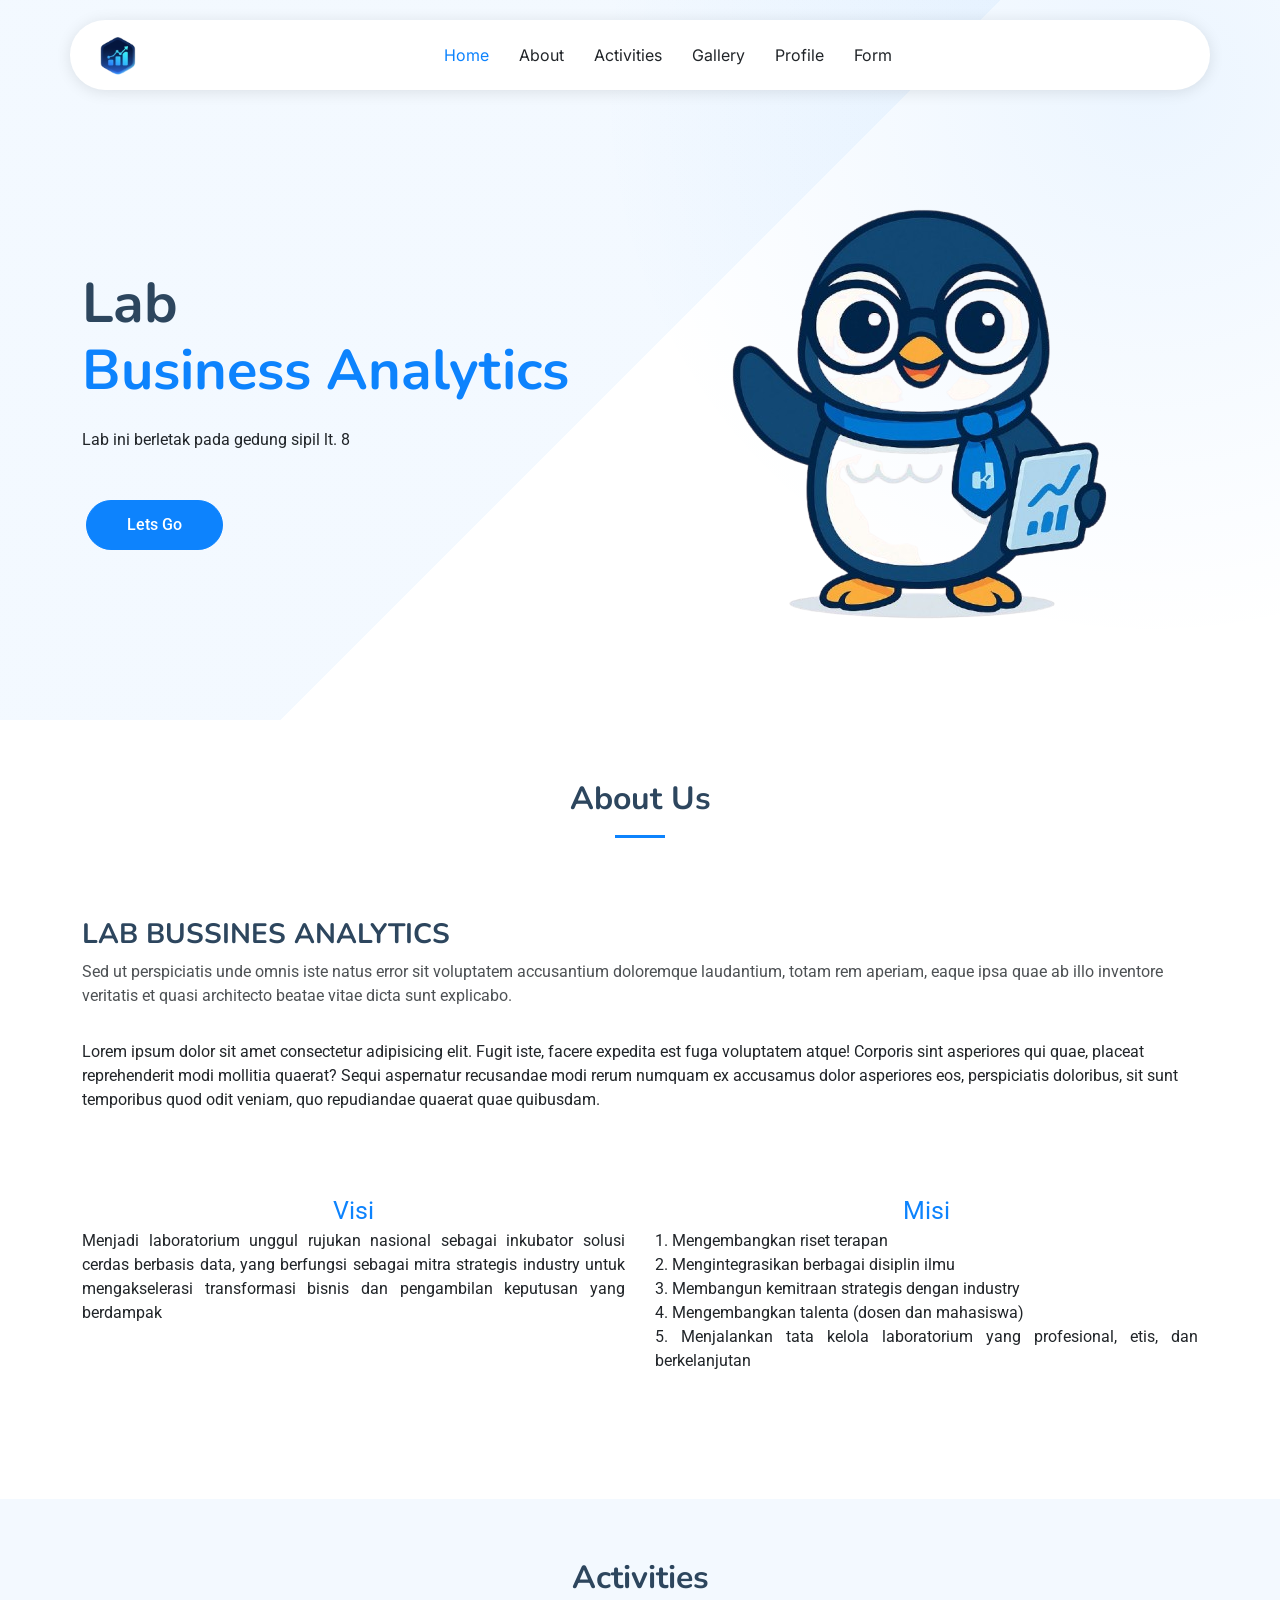
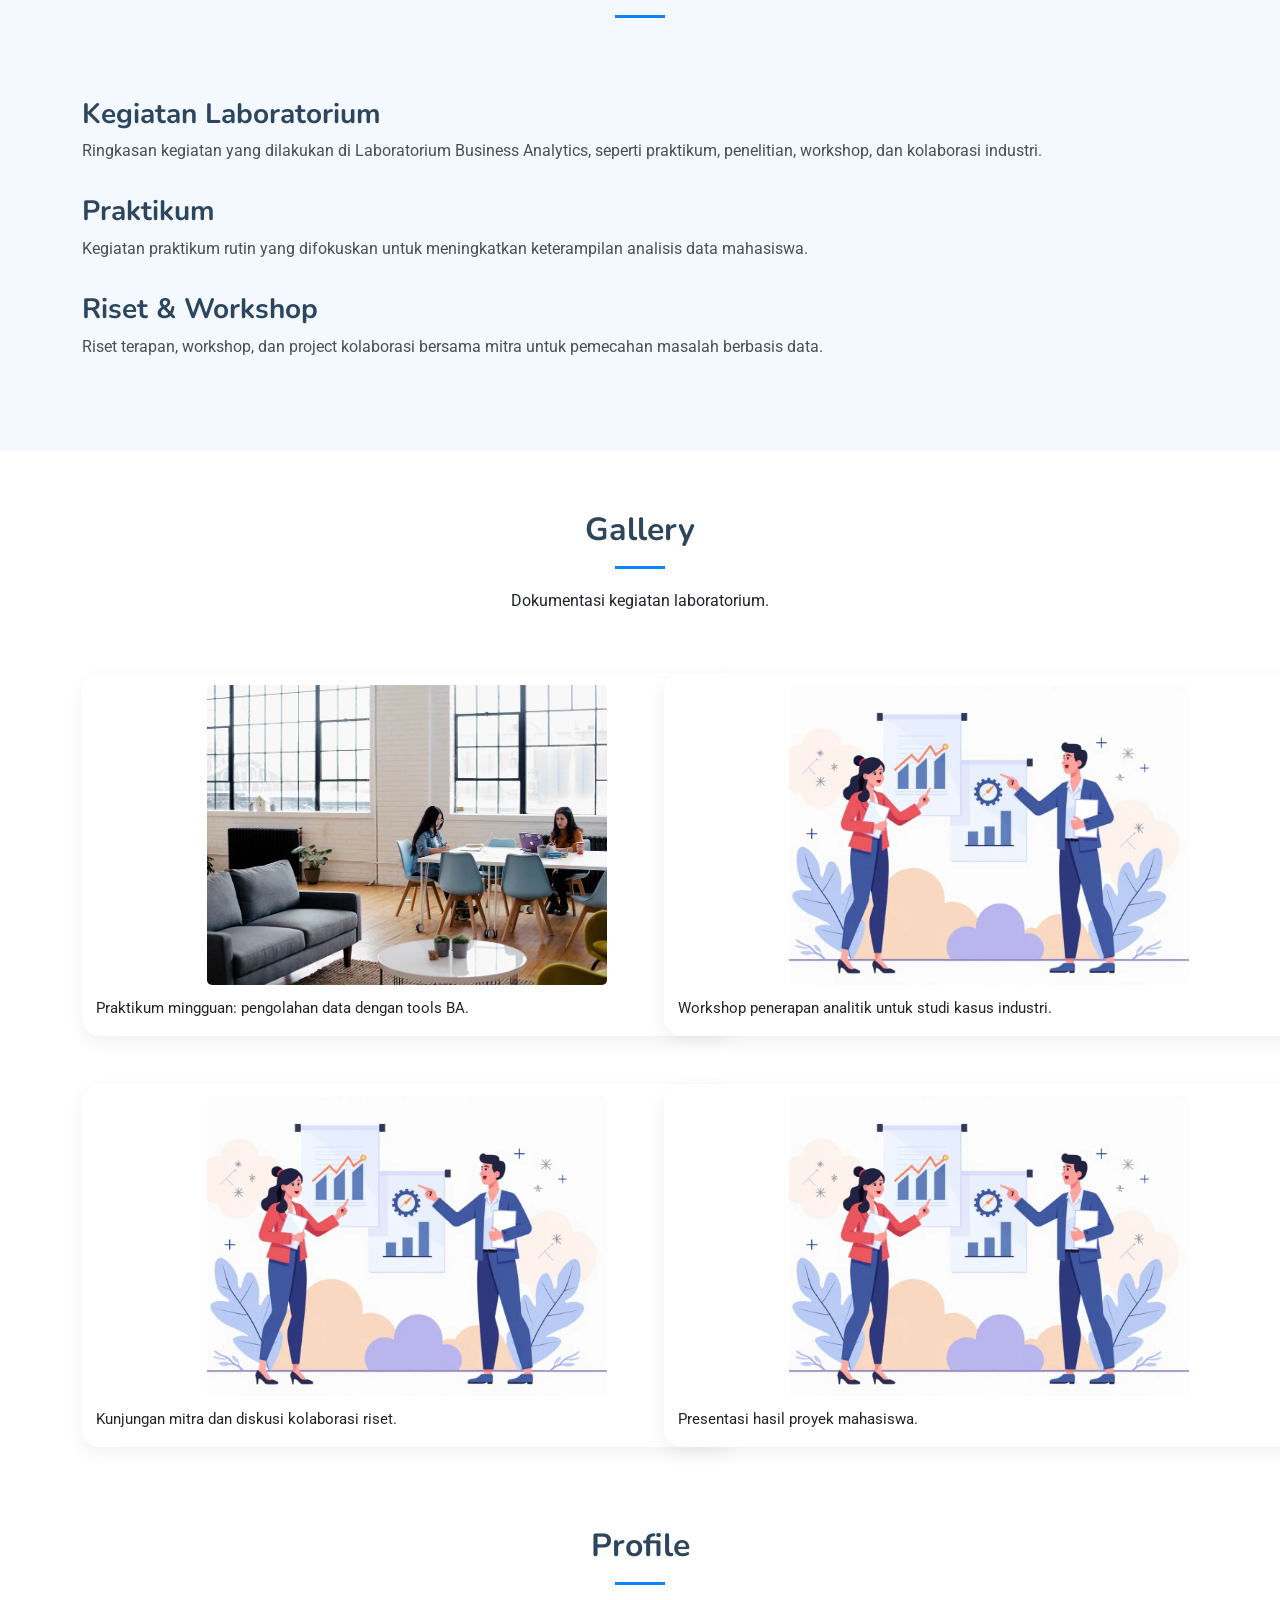
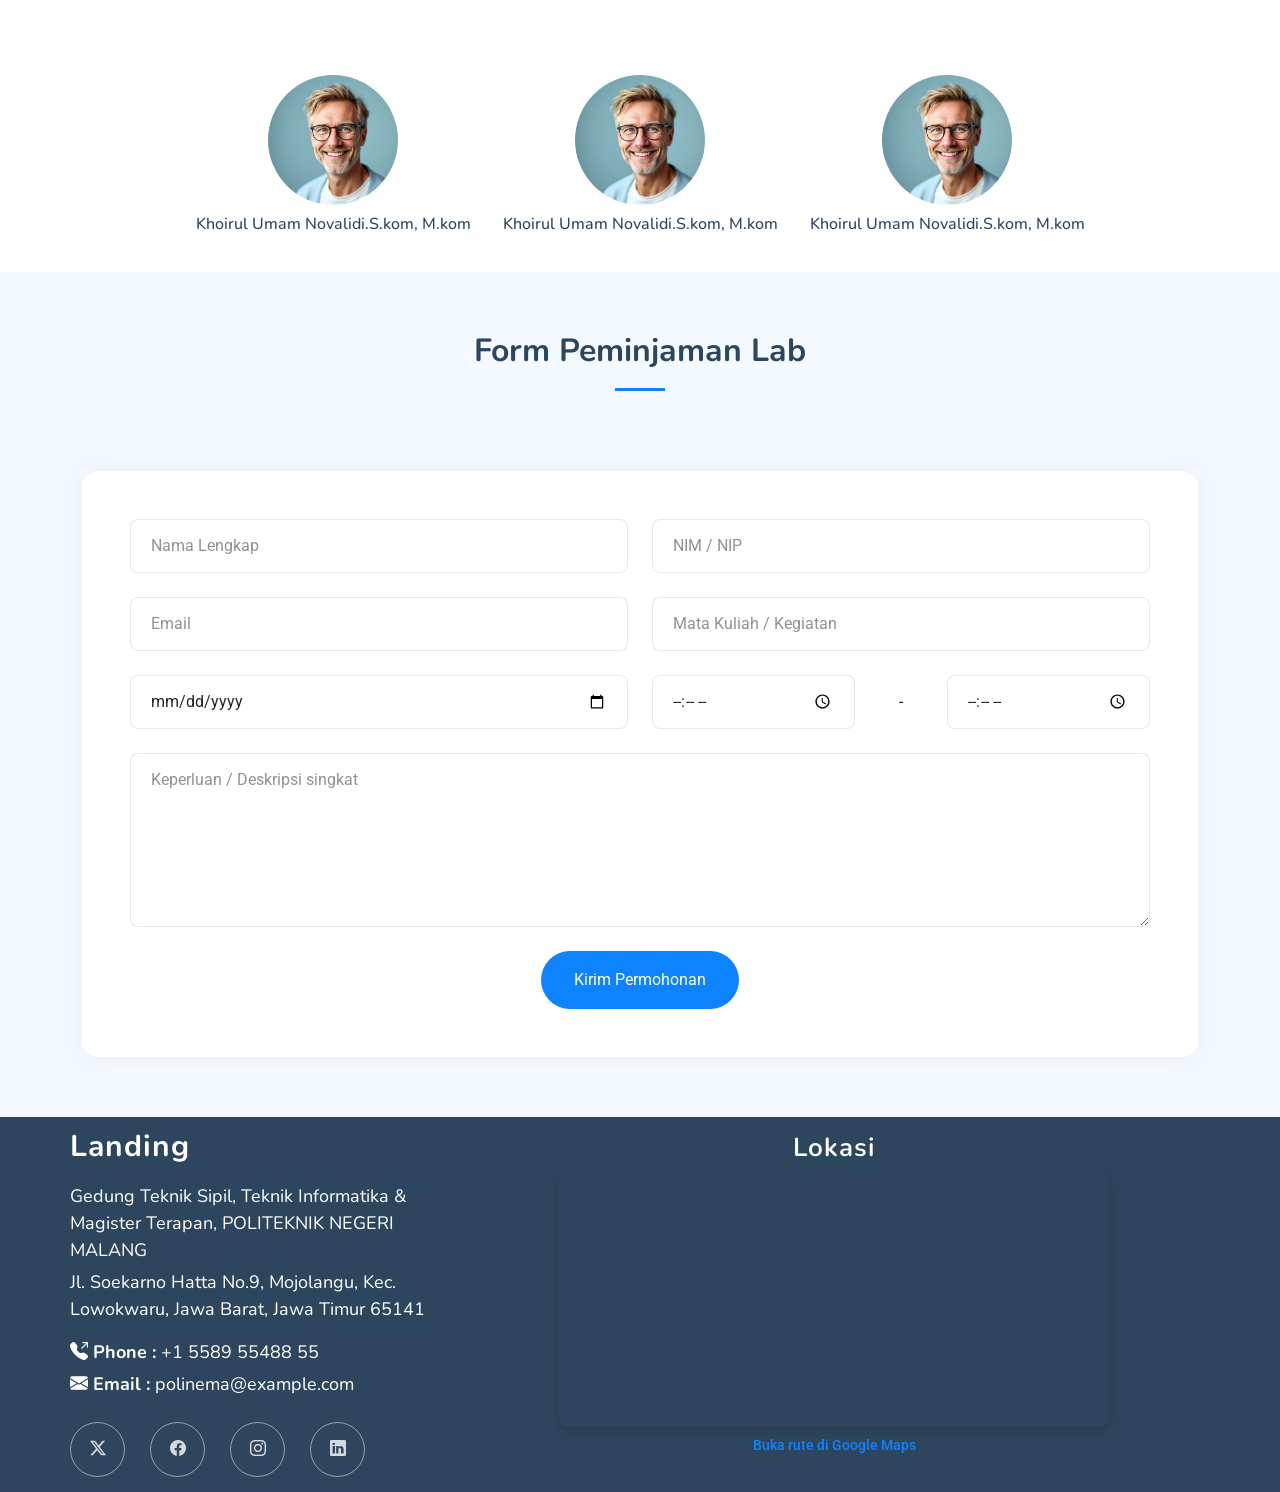
==== commit 160cc565: "koneksi db" ====
--- a/index.html
+++ b/index.html
@@ -46,6 +46,7 @@
           <li><a href="#about">About</a></li>
           <li><a href="#activities">Activities</a></li>
           <li><a href="#gallery">Gallery</a></li>
+          <li><a href="#profile">Profile</a></li>
           <li><a href="#form">Form</a></li>
         </ul>
         <i class="mobile-nav-toggle d-xl-none bi bi-list"></i>
@@ -195,6 +196,27 @@
 
     </section><!-- /Gallery Section -->
 
+    <!-- Profile Section -->
+    <section id="profile" class="profile section">
+      <div class="container section-title" data-aos="fade-up">
+        <h2>Profile</h2>
+      </div>
+      <div class="row-profile">
+        <div class="profile-dosen">
+          <a href=""><img src="assets/img/avatar-1.webp" alt="Dosen" class="dosen-img"></a>
+          <h3 class="nama">Khoirul Umam Novalidi.S.kom, M.kom</h3>
+        </div>
+        <div class="profile-dosen">
+          <a href=""><img src="assets/img/avatar-1.webp" alt="Dosen" class="dosen-img"></a>
+          <h3 class="nama">Khoirul Umam Novalidi.S.kom, M.kom</h3>
+        </div>
+        <div class="profile-dosen">
+          <a href=""><img src="assets/img/avatar-1.webp" alt="Dosen" class="dosen-img"></a>
+          <h3 class="nama">Khoirul Umam Novalidi.S.kom, M.kom</h3>
+        </div>
+      </div>
+    </section>
+
     <!-- Form Peminjaman Section -->
     <section id="form" class="contact section light-background">
 
@@ -265,27 +287,6 @@
       </div>
 
     </section><!-- /Contact Section -->
-
-    <!-- Profile Section -->
-    <section id="profile" class="profile section">
-      <div class="container section-title" data-aos="fade-up">
-        <h2>Profile</h2>
-      </div>
-      <div class="row-profile">
-        <div class="profile-dosen">
-          <a href=""><img src="assets/img/avatar-1.webp" alt="Dosen" class="dosen-img"></a>
-          <h3 class="nama">Khoirul Umam Novalidi.S.kom, M.kom</h3>
-        </div>
-        <div class="profile-dosen">
-          <a href=""><img src="assets/img/avatar-1.webp" alt="Dosen" class="dosen-img"></a>
-          <h3 class="nama">Khoirul Umam Novalidi.S.kom, M.kom</h3>
-        </div>
-        <div class="profile-dosen">
-          <a href=""><img src="assets/img/avatar-1.webp" alt="Dosen" class="dosen-img"></a>
-          <h3 class="nama">Khoirul Umam Novalidi.S.kom, M.kom</h3>
-        </div>
-      </div>
-    </section>
 
   </main>
 
